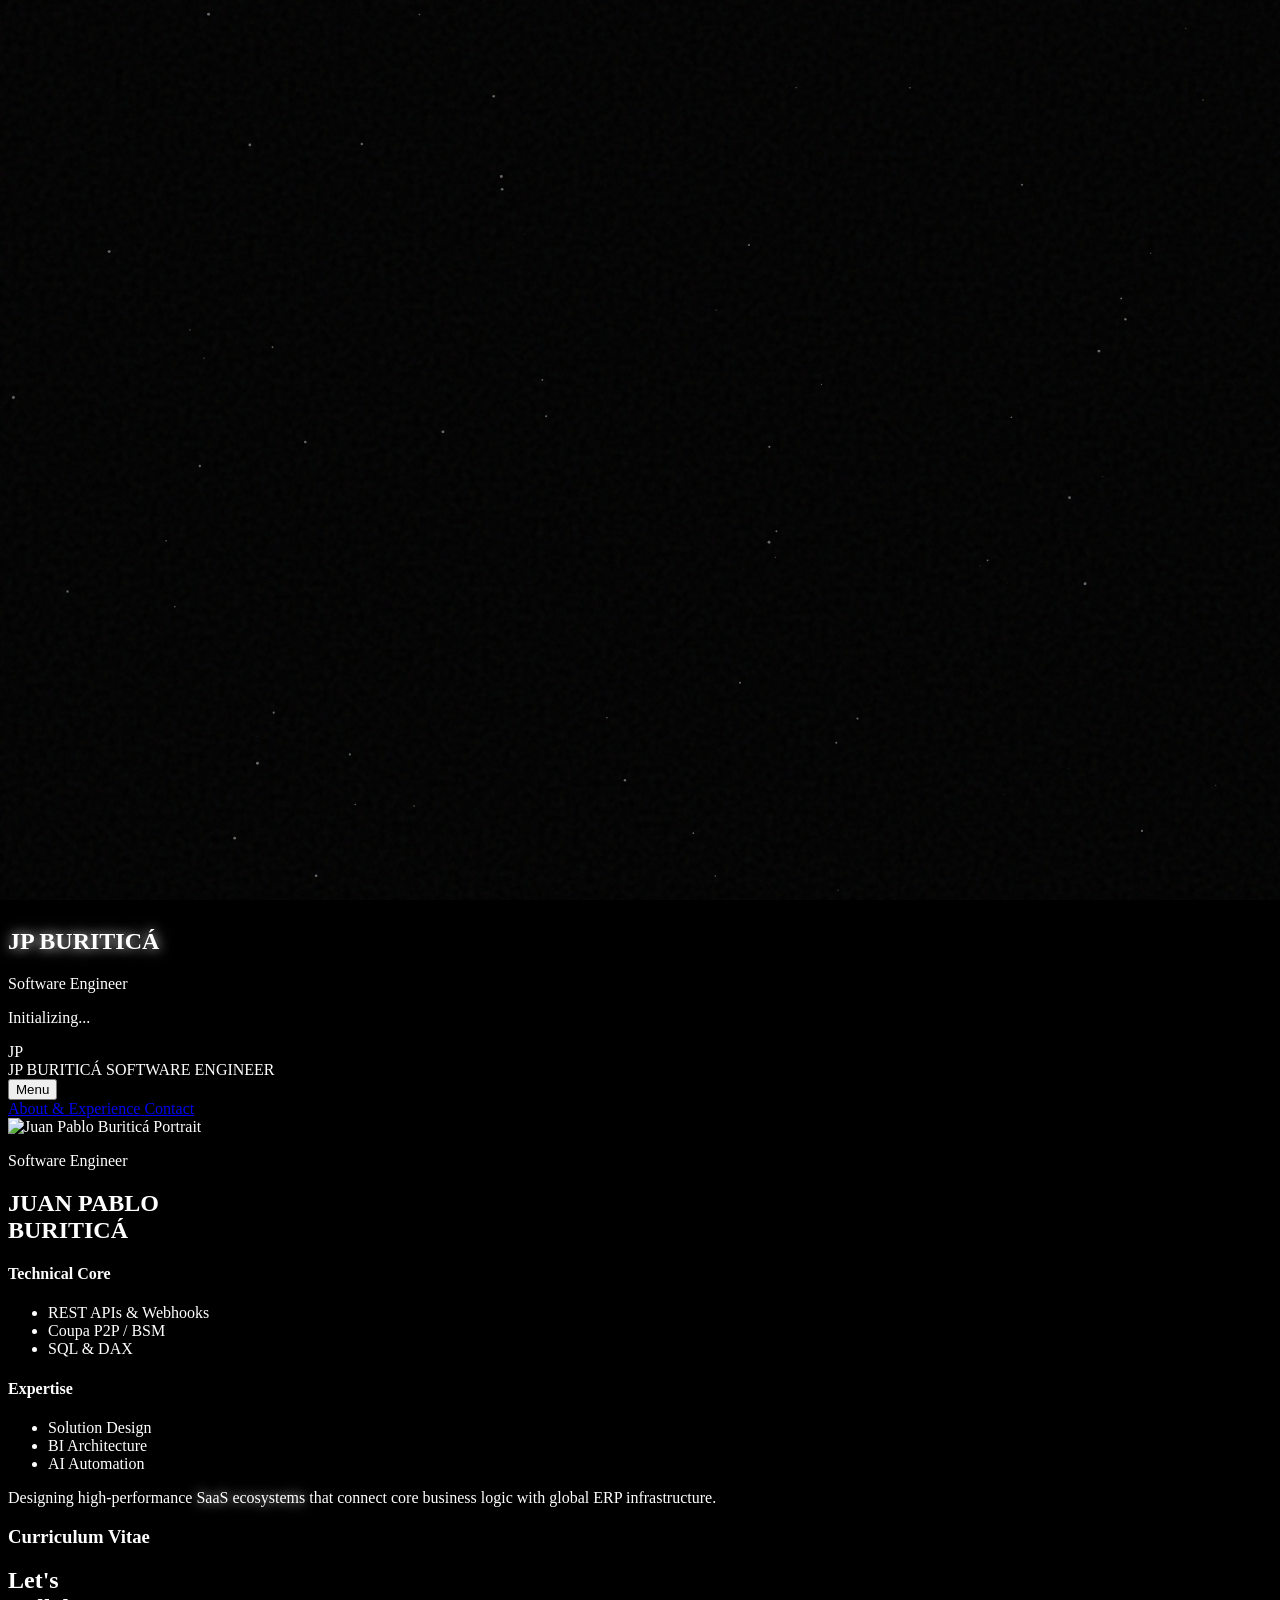
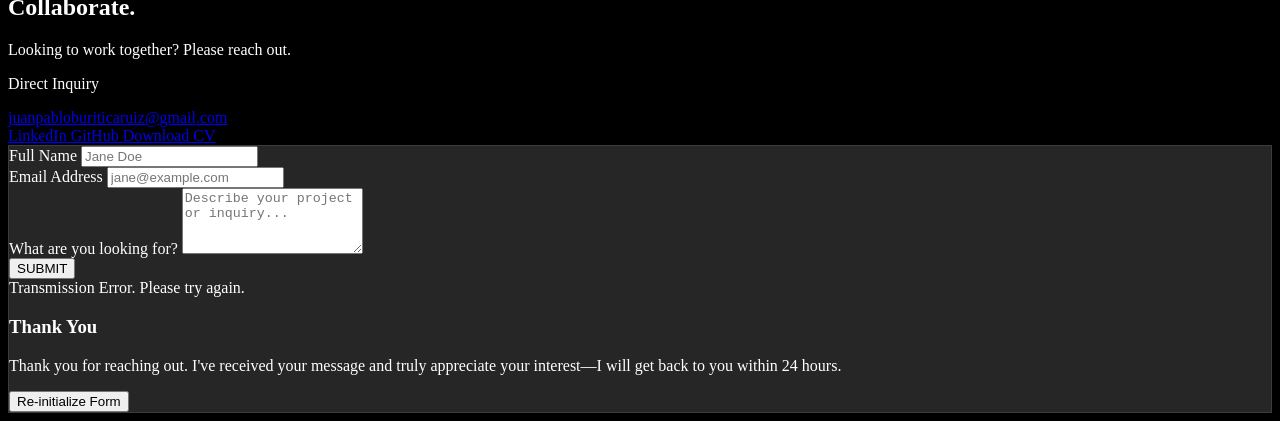
==== index.html @ 5b7169a1 "Add files via upload" ====
<!DOCTYPE html>
<html lang="en" class="scroll-smooth">
<head>
    <meta charset="UTF-8" />
    <meta name="viewport" content="width=device-width, initial-scale=1.0" />
    <title>JP | Software Engineer</title>
    <script src="https://cdn.tailwindcss.com"></script>
    <link href="https://fonts.googleapis.com/css2?family=Inter:wght@100;300;400;500;600;700;800&family=Playfair+Display:ital,wght@0,400;0,700;1,400&display=swap" rel="stylesheet">
    <script src="https://cdnjs.cloudflare.com/ajax/libs/three.js/r128/three.min.js"></script>
    <script src="https://cdn.jsdelivr.net/npm/three@0.128.0/examples/js/loaders/FontLoader.js"></script>
    <script src="https://cdn.jsdelivr.net/npm/three@0.128.0/examples/js/geometries/TextGeometry.js"></script>
    <script src="https://unpkg.com/lucide@latest"></script>

    <script>
        tailwind.config = {
            theme: {
                extend: {
                    fontFamily: {
                        sans: ['Inter', 'sans-serif'],
                        serif: ['Playfair Display', 'serif'],
                    },
                    colors: {
                        nexus: { black: '#000000', white: '#ffffff', gray: '#0a0a0a', accent: '#ffffff' }
                    },
                    animation: {
                        'slow-rotate': 'slow-rotate 12s linear infinite',
                        'ice-glint': 'ice-glint 8s cubic-bezier(0.4, 0, 0.2, 1) infinite',
                        'pulse-glow': 'pulse-glow 3s ease-in-out infinite',
                    },
                    keyframes: {
                        'slow-rotate': { 'from': { transform: 'rotate(45deg)' }, 'to': { transform: 'rotate(405deg)' } },
                        'ice-glint': { 
                            '0%': { transform: 'translateX(-150%) translateY(-150%) rotate(45deg)', opacity: 0 }, 
                            '10%': { opacity: 0 }, 
                            '25%': { opacity: 0.6 }, 
                            '40%': { transform: 'translateX(150%) translateY(150%) rotate(45deg)', opacity: 0 },
                            '100%': { transform: 'translateX(150%) translateY(150%) rotate(45deg)', opacity: 0 } 
                        },
                        'pulse-glow': { '0%, 100%': { opacity: 0.2, transform: 'scale(1)' }, '50%': { opacity: 0.5, transform: 'scale(1.05)' } }
                    }
                }
            }
        }
    </script>
    <style>
        body { background-color: #000; color: #fff; overflow-x: hidden; }
        .text-glow-white { text-shadow: 0 0 12px rgba(255, 255, 255, 0.8), 0 0 20px rgba(255, 255, 255, 0.3); }
        .crystal-light { background: rgba(255, 255, 255, 0.15); backdrop-filter: blur(40px); border: 1px solid rgba(255, 255, 255, 0.1); }
        .noise-overlay { position: fixed; top: 0; left: 0; width: 100%; height: 100%; pointer-events: none; z-index: 100; opacity: 0.05; background-image: url("data:image/svg+xml,%3Csvg viewBox='0 0 200 200' xmlns='http://www.w3.org/2000/svg'%3E%3Cfilter id='noiseFilter'%3E%3CfeTurbulence type='fractalNoise' baseFrequency='0.65' numOctaves='3' stitchTiles='stitch'/%3E%3C/filter%3E%3Crect width='100%25' height='100%25' filter='url(%23noiseFilter)'/%3E%3C/svg%3E"); }
        canvas { display: block; }
        .hide-scrollbar::-webkit-scrollbar { display: none; }
        .hide-scrollbar { -ms-overflow-style: none; scrollbar-width: none; }
        
        #main-header {
            transition: all 0.5s cubic-bezier(0.4, 0, 0.2, 1);
            backdrop-filter: blur(40px) saturate(200%) brightness(1.1);
        }
        #dropdown-menu {
            transition: all 0.6s cubic-bezier(0.4, 0, 0.2, 1);
            backdrop-filter: blur(50px) saturate(220%) brightness(1.1);
        }
        .menu-link { transition: all 0.3s ease; }

        /* Form animation */
        @keyframes fadeInScale {
            from { opacity: 0; transform: scale(0.95); }
            to { opacity: 1; transform: scale(1); }
        }
        .animate-success { animation: fadeInScale 0.6s cubic-bezier(0.16, 1, 0.3, 1) forwards; }
    </style>
<script type="importmap">
{
  "imports": {
    "react": "https://esm.sh/react@^19.2.3",
    "lucide-react": "https://esm.sh/lucide-react@^0.562.0",
    "react/": "https://esm.sh/react@^19.2.3/",
    "vite": "https://esm.sh/vite@^7.3.1",
    "@vitejs/plugin-react": "https://esm.sh/@vitejs/plugin-react@^5.1.2"
  }
}
</script>
<link rel="stylesheet" href="/index.css">
</head>
<body class="selection:bg-white selection:text-black">
    <div class="noise-overlay"></div>

    <!-- Intro Overlay -->
    <div id="intro-overlay" class="fixed inset-0 bg-black z-[2000] flex flex-col items-center justify-center cursor-pointer transition-all duration-[1.2s] ease-[cubic-bezier(0.85,0,0.15,1)]">
        <canvas id="particle-canvas" class="absolute inset-0 pointer-events-none"></canvas>
        <div class="relative z-10 flex flex-col items-center text-center group select-none">
            <div class="relative w-[240px] h-[240px] mb-16 flex items-center justify-center">
                <div class="absolute inset-0 rotate-45 bg-white/[0.05] backdrop-blur-[120px] animate-slow-rotate border border-white/40 shadow-[0_0_100px_rgba(255,255,255,0.1)]"></div>
                <div id="three-logo-container" class="relative z-10 w-full h-full"></div>
            </div>
            <div class="space-y-4">
                <h2 class="text-sm tracking-[1.4em] font-bold uppercase text-white ml-[1.4em] text-glow-white">JP BURITICÁ</h2>
                <p class="text-[10px] tracking-[0.8em] font-light text-white uppercase ml-[0.8em] opacity-70">Software Engineer</p>
                <div class="pt-12">
                   <p id="initialize-text" class="text-[11px] tracking-[0.5em] font-bold uppercase text-white/40">Initializing...</p>
                </div>
            </div>
        </div>
    </div>

    <!-- Header -->
    <header id="main-header" class="fixed top-8 left-1/2 -translate-x-1/2 w-[calc(100%-40px)] lg:w-[calc(100%-160px)] max-w-7xl z-[1000] flex justify-between items-center px-8 lg:px-12 rounded-[2.5rem] h-24 hidden">
        <div class="flex items-center gap-6 group cursor-pointer" onclick="window.scrollTo({top: 0, behavior: 'smooth'})">
            <div class="relative w-12 h-12 flex items-center justify-center">
                <div id="logo-box" class="absolute inset-0 rotate-45 rounded-xl border-2 transition-all duration-500 animate-slow-rotate"></div>
                <span id="logo-initials" class="header-text relative z-10 text-[13px] font-black tracking-tighter transition-colors duration-500">JP</span>
            </div>
            <div class="flex flex-col">
                <span class="header-text text-[15px] font-black tracking-[0.4em] uppercase transition-colors duration-500 leading-none">JP BURITICÁ</span>
                <span class="header-text text-[9px] tracking-[0.3em] uppercase font-bold mt-2 transition-colors duration-500 opacity-60">SOFTWARE ENGINEER</span>
            </div>
        </div>

        <button id="menu-toggle" class="flex items-center gap-4 px-10 py-4 rounded-2xl border-2 transition-all duration-500 font-black group">
            <span class="text-[11px] uppercase tracking-[0.4em]">Menu</span>
            <i data-lucide="menu" class="w-5 h-5 transition-transform group-hover:rotate-12"></i>
        </button>

        <!-- Menu Dropdown -->
        <div id="dropdown-menu" class="absolute top-full right-0 mt-8 w-80 border-2 rounded-[2.5rem] overflow-hidden opacity-0 scale-95 pointer-events-none origin-top-right shadow-2xl">
            <div class="p-8 space-y-2">
                <a href="#about" class="menu-link group flex items-center justify-between px-6 py-6 rounded-2xl transition-all text-[12px] font-black tracking-[0.2em] uppercase">
                    <span class="group-hover:translate-x-3 transition-all">About & Experience</span>
                    <i data-lucide="chevron-right" class="w-4 h-4 opacity-0 group-hover:opacity-100 transition-all"></i>
                </a>
                <a href="#contact-section" class="menu-link group flex items-center justify-between px-6 py-6 rounded-2xl transition-all text-[12px] font-black tracking-[0.2em] uppercase">
                    <span class="group-hover:translate-x-3 transition-all">Contact</span>
                    <i data-lucide="chevron-right" class="w-4 h-4 opacity-0 group-hover:opacity-100 transition-all"></i>
                </a>
            </div>
        </div>
    </header>

    <main id="main-content" class="opacity-0 translate-y-10 transition-all duration-1000">
        <!-- Section: About -->
        <section id="about" class="pt-48 pb-24 px-6 bg-black text-white">
            <div class="container mx-auto max-w-6xl">
                <div class="grid lg:grid-cols-2 gap-24 items-start">
                    <div class="space-y-12">
                        <div class="relative aspect-[4/5] w-full bg-[#0a0a0a] overflow-hidden rounded-sm border border-white/10 group shadow-[0_40px_100px_rgba(0,0,0,0.8)]">
                            <img src="https://lh3.googleusercontent.com/d/1o2G0PF8h4YiGlKuTLpi59YhQy2DR4-Q4" class="w-full h-full object-cover grayscale brightness-75 transition-all duration-[2s] group-hover:grayscale-0 group-hover:scale-105" alt="Juan Pablo Buriticá Portrait">
                            <div class="absolute inset-0 bg-gradient-to-t from-black via-transparent to-transparent opacity-90"></div>
                            <div class="absolute bottom-16 left-12 text-white space-y-4">
                                <div class="flex items-center gap-4">
                                    <div class="w-10 h-[1.5px] bg-white"></div>
                                    <p class="text-[10px] tracking-[0.5em] uppercase font-black">Software Engineer</p>
                                </div>
                                <h1 class="text-5xl sm:text-6xl tracking-tighter uppercase leading-[0.85]">
                                    <span class="font-light">JUAN PABLO</span><br><span class="font-black">BURITICÁ</span>
                                </h1>
                            </div>
                        </div>

                        <!-- Refined Skills Grid -->
                        <div class="grid grid-cols-2 gap-x-8 gap-y-12 pt-12 border-t border-white/20 relative">
                            <div class="absolute -top-[1px] left-0 w-12 h-[2px] bg-white"></div>
                            <div class="space-y-6">
                                <h4 class="text-[9px] uppercase tracking-[0.4em] font-black text-white">Technical Core</h4>
                                <ul class="space-y-4">
                                    <li class="text-[11px] font-light text-white tracking-wider flex items-center gap-2.5">REST APIs & Webhooks</li>
                                    <li class="text-[11px] font-light text-white tracking-wider flex items-center gap-2.5">Coupa P2P / BSM</li>
                                    <li class="text-[11px] font-light text-white tracking-wider flex items-center gap-2.5">SQL & DAX</li>
                                </ul>
                            </div>
                            <div class="space-y-6">
                                <h4 class="text-[9px] uppercase tracking-[0.4em] font-black text-white">Expertise</h4>
                                <ul class="space-y-4">
                                    <li class="text-[11px] font-light text-white tracking-wider flex items-center gap-2.5">Solution Design</li>
                                    <li class="text-[11px] font-light text-white tracking-wider flex items-center gap-2.5">BI Architecture</li>
                                    <li class="text-[11px] font-light text-white tracking-wider flex items-center gap-2.5">AI Automation</li>
                                </ul>
                            </div>
                        </div>
                    </div>

                    <div class="space-y-24 pt-12">
                        <div class="pl-10 relative">
                            <div class="absolute left-0 top-1.5 w-[1px] h-full bg-white/20"></div>
                            <p class="text-3xl font-extralight text-white/90 leading-tight tracking-tight">
                                Designing high-performance <span class="text-white font-bold text-glow-white">SaaS ecosystems</span> that connect core business logic with global ERP infrastructure.
                            </p>
                        </div>

                        <div class="space-y-12">
                            <h3 id="curriculum-section" class="text-[10px] uppercase tracking-[0.5em] font-black text-white/40 border-b border-white/10 pb-4 scroll-mt-40">Curriculum Vitae</h3>
                            <div id="experience-list" class="space-y-12">
                                <!-- JS Populated -->
                            </div>
                        </div>
                    </div>
                </div>
            </div>
        </section>

        <!-- Section: Contact -->
        <section id="contact-section" class="py-32 px-6 bg-white text-black scroll-mt-32">
            <div class="container mx-auto max-w-6xl">
                <div class="grid lg:grid-cols-12 gap-24 items-stretch">
                    <div class="lg:col-span-5 flex flex-col justify-center space-y-16">
                        <div class="space-y-8">
                            <h2 class="text-7xl font-extralight tracking-tighter leading-[0.9]">Let's <br><span class="italic font-serif">Collaborate</span>.</h2>
                            <p class="text-xl font-light text-black/60">Looking to work together? Please reach out.</p>
                        </div>
                        <div class="pt-8 border-t border-black/5 space-y-12">
                            <div>
                                <p class="text-[10px] uppercase tracking-[0.4em] font-black opacity-30 mb-4">Direct Inquiry</p>
                                <a href="mailto:juanpabloburiticaruiz@gmail.com" class="text-2xl font-medium hover:underline break-words">juanpabloburiticaruiz@gmail.com</a>
                            </div>
                            
                            <div class="flex flex-wrap items-center gap-10">
                                <a href="https://www.linkedin.com/in/juanburitica/" target="_blank" rel="noopener noreferrer" class="group flex items-center gap-3 text-black/60 hover:text-black transition-all">
                                    <i data-lucide="linkedin" class="w-5 h-5 group-hover:scale-110 transition-transform"></i>
                                    <span class="text-[10px] uppercase tracking-[0.2em] font-black">LinkedIn</span>
                                </a>
                                <a href="https://github.com/JuanBuritica" target="_blank" rel="noopener noreferrer" class="group flex items-center gap-3 text-black/60 hover:text-black transition-all">
                                    <i data-lucide="github" class="w-5 h-5 group-hover:scale-110 transition-transform"></i>
                                    <span class="text-[10px] uppercase tracking-[0.2em] font-black">GitHub</span>
                                </a>
                                <a href="https://drive.google.com/uc?export=download&id=1FyQb3te1oW0zKGF9bepsnu33HBwDdRZS" target="_blank" rel="noopener noreferrer" class="group flex items-center gap-3 text-black/60 hover:text-black transition-all">
                                    <i data-lucide="file-down" class="w-5 h-5 group-hover:scale-110 transition-transform"></i>
                                    <span class="text-[10px] uppercase tracking-[0.2em] font-black">Download CV</span>
                                </a>
                            </div>
                        </div>
                    </div>
                    <div class="lg:col-span-7" id="form-container">
                        <div class="crystal-light p-12 rounded-[2.5rem] border border-black/5 shadow-2xl h-full flex flex-col justify-between overflow-hidden">
                            <!-- Form Wrapper -->
                            <div id="contact-form-wrapper" class="w-full h-full flex flex-col justify-between">
                                <form id="contact-form" class="grid gap-12">
                                    <!-- Web3Forms Access Key - Active -->
                                    <input type="hidden" name="access_key" value="79050d99-e386-4b36-9686-3fd1b16a1ccd">
                                    
                                    <div class="space-y-4">
                                        <label class="text-[10px] uppercase tracking-[0.4em] font-black text-black">Full Name</label>
                                        <input type="text" name="name" required class="w-full bg-transparent border-b-2 border-black/10 py-4 focus:outline-none focus:border-black transition-all text-black" placeholder="Jane Doe">
                                    </div>
                                    <div class="space-y-4">
                                        <label class="text-[10px] uppercase tracking-[0.4em] font-black text-black">Email Address</label>
                                        <input type="email" name="email" required class="w-full bg-transparent border-b-2 border-black/10 py-4 focus:outline-none focus:border-black transition-all text-black" placeholder="jane@example.com">
                                    </div>
                                    <div class="space-y-4">
                                        <label class="text-[10px] uppercase tracking-[0.4em] font-black text-black">What are you looking for?</label>
                                        <textarea name="message" rows="4" required class="w-full bg-transparent border-b-2 border-black/10 py-4 focus:outline-none focus:border-black transition-all text-black resize-none" placeholder="Describe your project or inquiry..."></textarea>
                                    </div>
                                    <div class="pt-8">
                                        <button type="submit" id="submit-btn" class="w-full bg-black text-white py-6 rounded-2xl uppercase tracking-[0.5em] font-black hover:scale-[1.02] transition-all flex items-center justify-between px-10">
                                            <span id="btn-text">SUBMIT</span>
                                            <i data-lucide="arrow-right" class="w-5 h-5"></i>
                                        </button>
                                    </div>
                                    <div id="form-error" class="hidden text-red-600 text-[10px] uppercase tracking-widest font-black text-center">Transmission Error. Please try again.</div>
                                </form>
                            </div>

                            <!-- Success Message Wrapper (Hidden by default) -->
                            <div id="success-message-wrapper" class="hidden w-full h-full flex flex-col items-center justify-center text-center space-y-10 animate-success">
                                <div class="w-24 h-24 rounded-full bg-black flex items-center justify-center shadow-xl">
                                    <i data-lucide="check-circle" class="w-12 h-12 text-white"></i>
                                </div>
                                <div class="space-y-4">
                                    <h3 class="text-3xl font-black uppercase tracking-tight">Thank You</h3>
                                    <p class="text-black/60 font-light max-w-xs mx-auto">Thank you for reaching out. I've received your message and truly appreciate your interest—I will get back to you within 24 hours.</p>
                                </div>
                                <button id="reset-form-btn" class="text-[10px] uppercase tracking-[0.4em] font-black border-b-2 border-black/20 pb-1 hover:border-black transition-all">Re-initialize Form</button>
                            </div>
                        </div>
                    </div>
                </div>
            </div>
        </section>
    </main>

    <script>
        const EXPERIENCE = [
            { firm: 'Coupa Software', role: 'Associate Technical Architect', period: 'May 2025 — Present', desc: 'Leading technical design of enterprise integration projects between Coupa’s P2P suite and external ERP systems via REST APIs and sFTP.' },
            { firm: 'Coupa Software', role: 'Technical Support Engineer', period: 'Oct 2023 — June 2025', desc: 'Diagnosing complex technical issues within procurement and analytics platforms, serving as an escalation point for high-impact cases.' },
            { firm: 'Sutherland Global Services', role: 'Senior Associate / Lead – CX & BI Reporting', period: 'Dec 2020 — Oct 2023', desc: 'Led 15+ analytics and BI reporting projects across LATAM, designing and automating Power BI dashboards from Excel workflows.' },
            { firm: 'Teleperformance', role: 'Associate – Customer Experience', period: 'April 2019 — Oct 2020', desc: 'Delivered high-quality customer support while meeting strict performance and confidentiality standards.' }
        ];

        const initParticles = () => {
            const canvas = document.getElementById('particle-canvas');
            const ctx = canvas.getContext('2d');
            let w = canvas.width = window.innerWidth;
            let h = canvas.height = window.innerHeight;
            const particles = [];
            for(let i=0; i<80; i++) particles.push({ x: Math.random()*w, y: Math.random()*h, vx: (Math.random()-0.5)*0.5, vy: (Math.random()-0.5)*0.5, size: Math.random()*1.5 });

            function draw() {
                ctx.clearRect(0,0,w,h);
                ctx.fillStyle = 'rgba(255,255,255,0.4)';
                particles.forEach(p => {
                    p.x += p.vx; p.y += p.vy;
                    if(p.x<0 || p.x>w) p.vx*=-1;
                    if(p.y<0 || p.y>h) p.vy*=-1;
                    ctx.beginPath(); ctx.arc(p.x, p.y, p.size, 0, Math.PI*2); ctx.fill();
                });
                requestAnimationFrame(draw);
            }
            draw();
            window.addEventListener('resize', () => { w = canvas.width = window.innerWidth; h = canvas.height = window.innerHeight; });
        };

        const init3D = () => {
            const container = document.getElementById('three-logo-container');
            const scene = new THREE.Scene();
            const camera = new THREE.PerspectiveCamera(75, 1, 0.1, 100);
            camera.position.z = 2.4;
            const renderer = new THREE.WebGLRenderer({ antialias: true, alpha: true });
            renderer.setSize(240, 240);
            container.appendChild(renderer.domElement);
            scene.add(new THREE.AmbientLight(0xffffff, 0.8));
            const pointLight = new THREE.PointLight(0xffffff, 2.5);
            pointLight.position.set(5, 5, 5);
            scene.add(pointLight);

            const loader = new THREE.FontLoader();
            loader.load('https://cdn.jsdelivr.net/npm/three@0.128.0/examples/fonts/helvetiker_bold.typeface.json', (font) => {
                const geometry = new THREE.TextGeometry('JP', { 
                  font, 
                  size: 1.1, 
                  height: 0.18, 
                  bevelEnabled: true, 
                  bevelThickness: 0.05, 
                  bevelSize: 0.04,
                  bevelSegments: 8 
                });
                geometry.center();
                const material = new THREE.MeshStandardMaterial({ 
                  color: 0xffffff, 
                  wireframe: true, 
                  emissive: 0xffffff, 
                  emissiveIntensity: 1.5,
                  transparent: true,
                  opacity: 0.8
                });
                const mesh = new THREE.Mesh(geometry, material);
                scene.add(mesh);

                document.getElementById('initialize-text').innerText = 'Enter Experience';
                document.getElementById('initialize-text').classList.replace('text-white/40', 'text-white');
                
                const animate = () => {
                    requestAnimationFrame(animate);
                    const time = Date.now() * 0.001;
                    
                    // Rotation
                    mesh.rotation.y += 0.015;
                    mesh.rotation.x = Math.sin(time) * 0.15;
                    mesh.rotation.z = Math.cos(time * 0.5) * 0.05;
                    
                    // Pulsing Glow
                    material.emissiveIntensity = 1.2 + Math.sin(time * 2.5) * 0.8;
                    
                    renderer.render(scene, camera);
                };
                animate();
            });
        };

        const updateUITheme = () => {
            const header = document.getElementById('main-header');
            const logoBox = document.getElementById('logo-box');
            const logoInitials = document.getElementById('logo-initials');
            const menuBtn = document.getElementById('menu-toggle');
            const dropdownMenu = document.getElementById('dropdown-menu');
            const contact = document.getElementById('contact-section');
            if (!contact) return;
            const rect = contact.getBoundingClientRect();
            
            const isOverWhite = rect.top <= 120;
            
            if (isOverWhite) {
                // DARK THEME (Contrast against white section)
                header.style.background = 'rgba(0, 0, 0, 0.9)';
                header.style.borderColor = 'rgba(255, 255, 255, 0.15)';
                header.style.boxShadow = '0 30px 60px rgba(0,0,0,0.4), inset 0 0 20px rgba(255,255,255,0.05)';
                header.querySelectorAll('.header-text').forEach(el => el.style.color = '#fff');
                logoBox.style.backgroundColor = 'rgba(255, 255, 255, 0.1)';
                logoBox.style.borderColor = 'rgba(255, 255, 255, 0.4)';
                logoInitials.style.color = '#fff';
                menuBtn.style.backgroundColor = 'rgba(255, 255, 255, 0.1)';
                menuBtn.style.color = '#fff';
                menuBtn.style.borderColor = 'rgba(255, 255, 255, 0.2)';

                // Dropdown Sync
                dropdownMenu.style.backgroundColor = 'rgba(0, 0, 0, 0.95)';
                dropdownMenu.style.borderColor = 'rgba(255, 255, 255, 0.1)';
                dropdownMenu.querySelectorAll('.menu-link').forEach(link => {
                    link.style.color = '#fff';
                    link.onmouseenter = () => link.style.backgroundColor = 'rgba(255, 255, 255, 0.08)';
                    link.onmouseleave = () => link.style.backgroundColor = 'transparent';
                });
            } else {
                // LIGHT THEME (Contrast against black section)
                header.style.background = 'rgba(255, 255, 255, 0.75)';
                header.style.borderColor = 'rgba(255, 255, 255, 0.4)';
                header.style.boxShadow = '0 20px 50px rgba(0,0,0,0.3), inset 0 0 20px rgba(255,255,255,0.4)';
                header.querySelectorAll('.header-text').forEach(el => el.style.color = '#000');
                logoBox.style.backgroundColor = 'rgba(0, 0, 0, 0.08)';
                logoBox.style.borderColor = 'rgba(0, 0, 0, 0.5)';
                logoInitials.style.color = '#000';
                menuBtn.style.backgroundColor = 'rgba(0, 0, 0, 0.05)';
                menuBtn.style.color = '#000';
                menuBtn.style.borderColor = 'rgba(0, 0, 0, 0.35)';

                // Dropdown Sync
                dropdownMenu.style.backgroundColor = 'rgba(255, 255, 255, 0.95)';
                dropdownMenu.style.borderColor = 'rgba(0, 0, 0, 0.08)';
                dropdownMenu.querySelectorAll('.menu-link').forEach(link => {
                    link.style.color = '#000';
                    link.onmouseenter = () => link.style.backgroundColor = 'rgba(0, 0, 0, 0.05)';
                    link.onmouseleave = () => link.style.backgroundColor = 'transparent';
                });
            }
        };

        const initUI = () => {
            lucide.createIcons();
            const list = document.getElementById('experience-list');
            EXPERIENCE.forEach(exp => {
                list.innerHTML += `
                    <div class="relative pl-10 group cursor-default">
                        <div class="absolute left-0 top-1 w-[1px] h-full bg-white/10 group-hover:bg-white transition-all"></div>
                        <div class="space-y-2">
                            <div class="flex justify-between items-start">
                                <div>
                                    <h4 class="text-2xl font-light">${exp.firm}</h4>
                                    <p class="text-xs font-bold uppercase tracking-widest text-white/60">${exp.role}</p>
                                </div>
                                <span class="text-[10px] font-black opacity-30">${exp.period}</span>
                            </div>
                            <p class="text-[11px] font-light text-white/40 leading-relaxed max-w-sm group-hover:text-white/70 transition-colors">${exp.desc}</p>
                        </div>
                    </div>`;
            });

            const menuBtn = document.getElementById('menu-toggle');
            const dropdown = document.getElementById('dropdown-menu');
            
            const closeMenu = () => {
                dropdown.classList.remove('opacity-100', 'scale-100', 'pointer-events-auto');
                dropdown.classList.add('opacity-0', 'scale-95', 'pointer-events-none');
            };

            const openMenu = () => {
                dropdown.classList.add('opacity-100', 'scale-100', 'pointer-events-auto');
                dropdown.classList.remove('opacity-0', 'scale-95', 'pointer-events-none');
            };

            menuBtn.addEventListener('click', (e) => {
                e.stopPropagation();
                const isOpen = dropdown.classList.contains('opacity-100');
                if (isOpen) closeMenu(); else openMenu();
            });

            document.querySelectorAll('.menu-link').forEach(link => {
                link.addEventListener('click', (e) => {
                    const targetId = link.getAttribute('href').substring(1);
                    const targetElement = document.getElementById(targetId);
                    if (targetElement) {
                        e.preventDefault();
                        closeMenu();
                        targetElement.scrollIntoView({ behavior: 'smooth' });
                    }
                });
            });

            document.addEventListener('click', closeMenu);

            document.getElementById('intro-overlay').addEventListener('click', () => {
                document.getElementById('intro-overlay').classList.add('-translate-y-full');
                document.getElementById('main-header').classList.remove('hidden');
                document.getElementById('main-content').classList.remove('opacity-0', 'translate-y-10');
                setTimeout(() => document.getElementById('intro-overlay').remove(), 1200);
            });

            // Form Handling
            const form = document.getElementById('contact-form');
            const submitBtn = document.getElementById('submit-btn');
            const btnText = document.getElementById('btn-text');
            const errorMsg = document.getElementById('form-error');
            const formWrapper = document.getElementById('contact-form-wrapper');
            const successWrapper = document.getElementById('success-message-wrapper');
            const resetBtn = document.getElementById('reset-form-btn');

            form.addEventListener('submit', async (e) => {
                e.preventDefault();
                
                // UI Loading state
                submitBtn.disabled = true;
                submitBtn.style.opacity = '0.5';
                btnText.innerText = 'SENT'; // Updated as per request
                errorMsg.classList.add('hidden');

                const formData = new FormData(form);
                const object = Object.fromEntries(formData);
                const json = JSON.stringify(object);

                try {
                    const response = await fetch('https://api.web3forms.com/submit', {
                        method: 'POST',
                        headers: {
                            'Content-Type': 'application/json',
                            'Accept': 'application/json'
                        },
                        body: json
                    });

                    if (response.status === 200) {
                        // Success UI Toggle (No Page Reload)
                        formWrapper.classList.add('hidden');
                        successWrapper.classList.remove('hidden');
                        lucide.createIcons();
                    } else {
                        throw new Error('Submission failed');
                    }
                } catch (error) {
                    console.error(error);
                    errorMsg.classList.remove('hidden');
                    submitBtn.disabled = false;
                    submitBtn.style.opacity = '1';
                    btnText.innerText = 'SUBMIT';
                }
            });

            // Reset form visibility logic
            resetBtn.addEventListener('click', () => {
                form.reset();
                submitBtn.disabled = false;
                submitBtn.style.opacity = '1';
                btnText.innerText = 'SUBMIT';
                successWrapper.classList.add('hidden');
                formWrapper.classList.remove('hidden');
            });

            window.addEventListener('scroll', updateUITheme);
            updateUITheme(); // Initial call
        };

        window.addEventListener('DOMContentLoaded', () => {
            initParticles();
            init3D();
            initUI();
        });
    </script>
<script type="module" src="/index.tsx"></script>
</body>
</html>
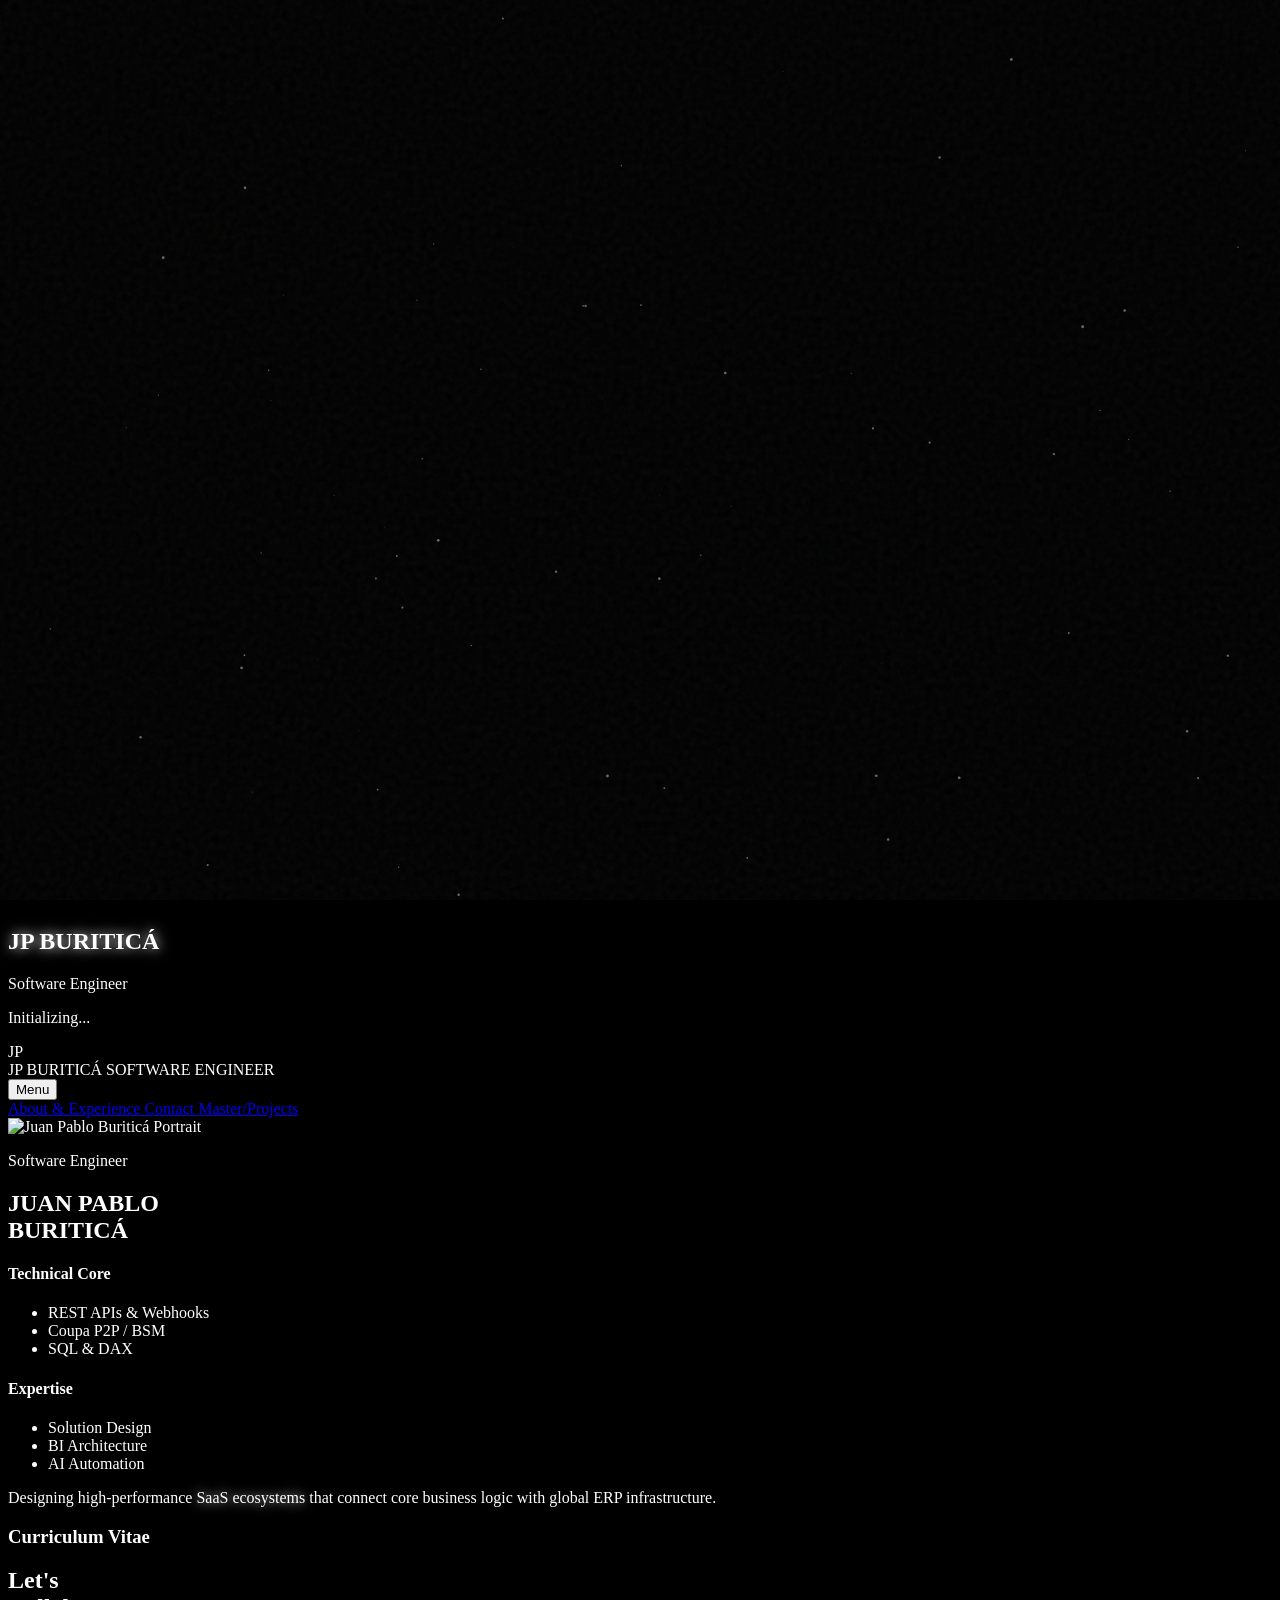
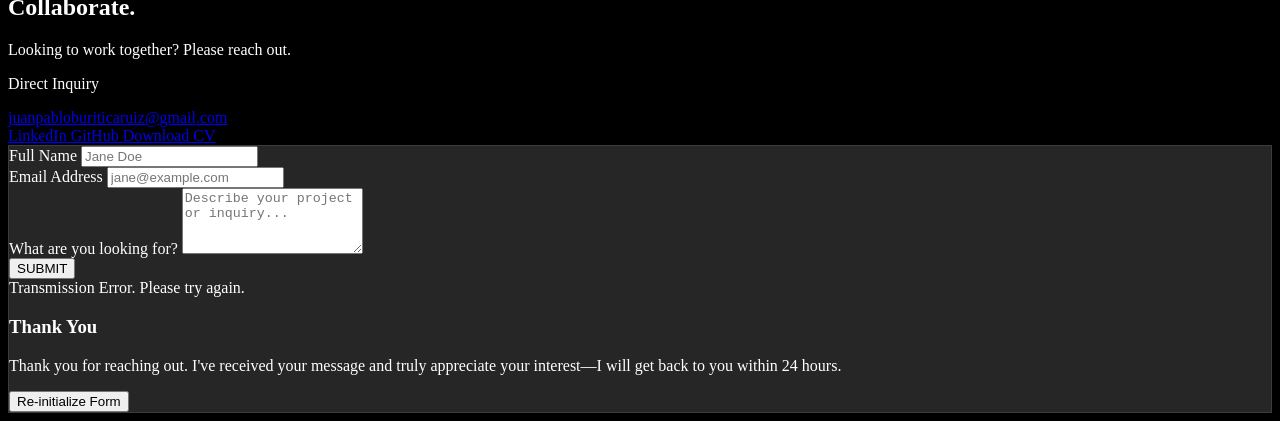
==== commit 2ae16036: "Add files via upload" ====
--- a/index.html
+++ b/index.html
@@ -1,11 +1,14 @@
 <!DOCTYPE html>
 <html lang="en" class="scroll-smooth">
+
 <head>
     <meta charset="UTF-8" />
     <meta name="viewport" content="width=device-width, initial-scale=1.0" />
     <title>JP | Software Engineer</title>
     <script src="https://cdn.tailwindcss.com"></script>
-    <link href="https://fonts.googleapis.com/css2?family=Inter:wght@100;300;400;500;600;700;800&family=Playfair+Display:ital,wght@0,400;0,700;1,400&display=swap" rel="stylesheet">
+    <link
+        href="https://fonts.googleapis.com/css2?family=Inter:wght@100;300;400;500;600;700;800&family=Playfair+Display:ital,wght@0,400;0,700;1,400&display=swap"
+        rel="stylesheet">
     <script src="https://cdnjs.cloudflare.com/ajax/libs/three.js/r128/three.min.js"></script>
     <script src="https://cdn.jsdelivr.net/npm/three@0.128.0/examples/js/loaders/FontLoader.js"></script>
     <script src="https://cdn.jsdelivr.net/npm/three@0.128.0/examples/js/geometries/TextGeometry.js"></script>
@@ -29,12 +32,12 @@
                     },
                     keyframes: {
                         'slow-rotate': { 'from': { transform: 'rotate(45deg)' }, 'to': { transform: 'rotate(405deg)' } },
-                        'ice-glint': { 
-                            '0%': { transform: 'translateX(-150%) translateY(-150%) rotate(45deg)', opacity: 0 }, 
-                            '10%': { opacity: 0 }, 
-                            '25%': { opacity: 0.6 }, 
+                        'ice-glint': {
+                            '0%': { transform: 'translateX(-150%) translateY(-150%) rotate(45deg)', opacity: 0 },
+                            '10%': { opacity: 0 },
+                            '25%': { opacity: 0.6 },
                             '40%': { transform: 'translateX(150%) translateY(150%) rotate(45deg)', opacity: 0 },
-                            '100%': { transform: 'translateX(150%) translateY(150%) rotate(45deg)', opacity: 0 } 
+                            '100%': { transform: 'translateX(150%) translateY(150%) rotate(45deg)', opacity: 0 }
                         },
                         'pulse-glow': { '0%, 100%': { opacity: 0.2, transform: 'scale(1)' }, '50%': { opacity: 0.5, transform: 'scale(1.05)' } }
                     }
@@ -43,32 +46,79 @@
         }
     </script>
     <style>
-        body { background-color: #000; color: #fff; overflow-x: hidden; }
-        .text-glow-white { text-shadow: 0 0 12px rgba(255, 255, 255, 0.8), 0 0 20px rgba(255, 255, 255, 0.3); }
-        .crystal-light { background: rgba(255, 255, 255, 0.15); backdrop-filter: blur(40px); border: 1px solid rgba(255, 255, 255, 0.1); }
-        .noise-overlay { position: fixed; top: 0; left: 0; width: 100%; height: 100%; pointer-events: none; z-index: 100; opacity: 0.05; background-image: url("data:image/svg+xml,%3Csvg viewBox='0 0 200 200' xmlns='http://www.w3.org/2000/svg'%3E%3Cfilter id='noiseFilter'%3E%3CfeTurbulence type='fractalNoise' baseFrequency='0.65' numOctaves='3' stitchTiles='stitch'/%3E%3C/filter%3E%3Crect width='100%25' height='100%25' filter='url(%23noiseFilter)'/%3E%3C/svg%3E"); }
-        canvas { display: block; }
-        .hide-scrollbar::-webkit-scrollbar { display: none; }
-        .hide-scrollbar { -ms-overflow-style: none; scrollbar-width: none; }
-        
+        body {
+            background-color: #000;
+            color: #fff;
+            overflow-x: hidden;
+        }
+
+        .text-glow-white {
+            text-shadow: 0 0 12px rgba(255, 255, 255, 0.8), 0 0 20px rgba(255, 255, 255, 0.3);
+        }
+
+        .crystal-light {
+            background: rgba(255, 255, 255, 0.15);
+            backdrop-filter: blur(40px);
+            border: 1px solid rgba(255, 255, 255, 0.1);
+        }
+
+        .noise-overlay {
+            position: fixed;
+            top: 0;
+            left: 0;
+            width: 100%;
+            height: 100%;
+            pointer-events: none;
+            z-index: 100;
+            opacity: 0.05;
+            background-image: url("data:image/svg+xml,%3Csvg viewBox='0 0 200 200' xmlns='http://www.w3.org/2000/svg'%3E%3Cfilter id='noiseFilter'%3E%3CfeTurbulence type='fractalNoise' baseFrequency='0.65' numOctaves='3' stitchTiles='stitch'/%3E%3C/filter%3E%3Crect width='100%25' height='100%25' filter='url(%23noiseFilter)'/%3E%3C/svg%3E");
+        }
+
+        canvas {
+            display: block;
+        }
+
+        .hide-scrollbar::-webkit-scrollbar {
+            display: none;
+        }
+
+        .hide-scrollbar {
+            -ms-overflow-style: none;
+            scrollbar-width: none;
+        }
+
         #main-header {
             transition: all 0.5s cubic-bezier(0.4, 0, 0.2, 1);
             backdrop-filter: blur(40px) saturate(200%) brightness(1.1);
         }
+
         #dropdown-menu {
             transition: all 0.6s cubic-bezier(0.4, 0, 0.2, 1);
             backdrop-filter: blur(50px) saturate(220%) brightness(1.1);
         }
-        .menu-link { transition: all 0.3s ease; }
+
+        .menu-link {
+            transition: all 0.3s ease;
+        }
 
         /* Form animation */
         @keyframes fadeInScale {
-            from { opacity: 0; transform: scale(0.95); }
-            to { opacity: 1; transform: scale(1); }
-        }
-        .animate-success { animation: fadeInScale 0.6s cubic-bezier(0.16, 1, 0.3, 1) forwards; }
+            from {
+                opacity: 0;
+                transform: scale(0.95);
+            }
+
+            to {
+                opacity: 1;
+                transform: scale(1);
+            }
+        }
+
+        .animate-success {
+            animation: fadeInScale 0.6s cubic-bezier(0.16, 1, 0.3, 1) forwards;
+        }
     </style>
-<script type="importmap">
+    <script type="importmap">
 {
   "imports": {
     "react": "https://esm.sh/react@^19.2.3",
@@ -79,56 +129,81 @@
   }
 }
 </script>
-<link rel="stylesheet" href="/index.css">
+    <link rel="stylesheet" href="/index.css">
 </head>
+
 <body class="selection:bg-white selection:text-black">
     <div class="noise-overlay"></div>
 
     <!-- Intro Overlay -->
-    <div id="intro-overlay" class="fixed inset-0 bg-black z-[2000] flex flex-col items-center justify-center cursor-pointer transition-all duration-[1.2s] ease-[cubic-bezier(0.85,0,0.15,1)]">
+    <div id="intro-overlay"
+        class="fixed inset-0 bg-black z-[2000] flex flex-col items-center justify-center cursor-pointer transition-all duration-[1.2s] ease-[cubic-bezier(0.85,0,0.15,1)]">
         <canvas id="particle-canvas" class="absolute inset-0 pointer-events-none"></canvas>
         <div class="relative z-10 flex flex-col items-center text-center group select-none">
             <div class="relative w-[240px] h-[240px] mb-16 flex items-center justify-center">
-                <div class="absolute inset-0 rotate-45 bg-white/[0.05] backdrop-blur-[120px] animate-slow-rotate border border-white/40 shadow-[0_0_100px_rgba(255,255,255,0.1)]"></div>
+                <div
+                    class="absolute inset-0 rotate-45 bg-white/[0.05] backdrop-blur-[120px] animate-slow-rotate border border-white/40 shadow-[0_0_100px_rgba(255,255,255,0.1)]">
+                </div>
                 <div id="three-logo-container" class="relative z-10 w-full h-full"></div>
             </div>
             <div class="space-y-4">
-                <h2 class="text-sm tracking-[1.4em] font-bold uppercase text-white ml-[1.4em] text-glow-white">JP BURITICÁ</h2>
-                <p class="text-[10px] tracking-[0.8em] font-light text-white uppercase ml-[0.8em] opacity-70">Software Engineer</p>
+                <h2 class="text-sm tracking-[1.4em] font-bold uppercase text-white ml-[1.4em] text-glow-white">JP
+                    BURITICÁ</h2>
+                <p class="text-[10px] tracking-[0.8em] font-light text-white uppercase ml-[0.8em] opacity-70">Software
+                    Engineer</p>
                 <div class="pt-12">
-                   <p id="initialize-text" class="text-[11px] tracking-[0.5em] font-bold uppercase text-white/40">Initializing...</p>
+                    <p id="initialize-text" class="text-[11px] tracking-[0.5em] font-bold uppercase text-white/40">
+                        Initializing...</p>
                 </div>
             </div>
         </div>
     </div>
 
     <!-- Header -->
-    <header id="main-header" class="fixed top-8 left-1/2 -translate-x-1/2 w-[calc(100%-40px)] lg:w-[calc(100%-160px)] max-w-7xl z-[1000] flex justify-between items-center px-8 lg:px-12 rounded-[2.5rem] h-24 hidden">
-        <div class="flex items-center gap-6 group cursor-pointer" onclick="window.scrollTo({top: 0, behavior: 'smooth'})">
+    <header id="main-header"
+        class="fixed top-8 left-1/2 -translate-x-1/2 w-[calc(100%-40px)] lg:w-[calc(100%-160px)] max-w-7xl z-[1000] flex justify-between items-center px-8 lg:px-12 rounded-[2.5rem] h-24 hidden">
+        <div class="flex items-center gap-6 group cursor-pointer"
+            onclick="window.scrollTo({top: 0, behavior: 'smooth'})">
             <div class="relative w-12 h-12 flex items-center justify-center">
-                <div id="logo-box" class="absolute inset-0 rotate-45 rounded-xl border-2 transition-all duration-500 animate-slow-rotate"></div>
-                <span id="logo-initials" class="header-text relative z-10 text-[13px] font-black tracking-tighter transition-colors duration-500">JP</span>
+                <div id="logo-box"
+                    class="absolute inset-0 rotate-45 rounded-xl border-2 transition-all duration-500 animate-slow-rotate">
+                </div>
+                <span id="logo-initials"
+                    class="header-text relative z-10 text-[13px] font-black tracking-tighter transition-colors duration-500">JP</span>
             </div>
             <div class="flex flex-col">
-                <span class="header-text text-[15px] font-black tracking-[0.4em] uppercase transition-colors duration-500 leading-none">JP BURITICÁ</span>
-                <span class="header-text text-[9px] tracking-[0.3em] uppercase font-bold mt-2 transition-colors duration-500 opacity-60">SOFTWARE ENGINEER</span>
+                <span
+                    class="header-text text-[15px] font-black tracking-[0.4em] uppercase transition-colors duration-500 leading-none">JP
+                    BURITICÁ</span>
+                <span
+                    class="header-text text-[9px] tracking-[0.3em] uppercase font-bold mt-2 transition-colors duration-500 opacity-60">SOFTWARE
+                    ENGINEER</span>
             </div>
         </div>
 
-        <button id="menu-toggle" class="flex items-center gap-4 px-10 py-4 rounded-2xl border-2 transition-all duration-500 font-black group">
+        <button id="menu-toggle"
+            class="flex items-center gap-4 px-10 py-4 rounded-2xl border-2 transition-all duration-500 font-black group">
             <span class="text-[11px] uppercase tracking-[0.4em]">Menu</span>
             <i data-lucide="menu" class="w-5 h-5 transition-transform group-hover:rotate-12"></i>
         </button>
 
         <!-- Menu Dropdown -->
-        <div id="dropdown-menu" class="absolute top-full right-0 mt-8 w-80 border-2 rounded-[2.5rem] overflow-hidden opacity-0 scale-95 pointer-events-none origin-top-right shadow-2xl">
+        <div id="dropdown-menu"
+            class="absolute top-full right-0 mt-8 w-80 border-2 rounded-[2.5rem] overflow-hidden opacity-0 scale-95 pointer-events-none origin-top-right shadow-2xl">
             <div class="p-8 space-y-2">
-                <a href="#about" class="menu-link group flex items-center justify-between px-6 py-6 rounded-2xl transition-all text-[12px] font-black tracking-[0.2em] uppercase">
+                <a href="#about"
+                    class="menu-link group flex items-center justify-between px-6 py-6 rounded-2xl transition-all text-[12px] font-black tracking-[0.2em] uppercase">
                     <span class="group-hover:translate-x-3 transition-all">About & Experience</span>
                     <i data-lucide="chevron-right" class="w-4 h-4 opacity-0 group-hover:opacity-100 transition-all"></i>
                 </a>
-                <a href="#contact-section" class="menu-link group flex items-center justify-between px-6 py-6 rounded-2xl transition-all text-[12px] font-black tracking-[0.2em] uppercase">
+                <a href="#contact-section"
+                    class="menu-link group flex items-center justify-between px-6 py-6 rounded-2xl transition-all text-[12px] font-black tracking-[0.2em] uppercase">
                     <span class="group-hover:translate-x-3 transition-all">Contact</span>
+                    <i data-lucide="chevron-right" class="w-4 h-4 opacity-0 group-hover:opacity-100 transition-all"></i>
+                </a>
+                <a href="master.html"
+                    class="menu-link group flex items-center justify-between px-6 py-6 rounded-2xl transition-all text-[12px] font-black tracking-[0.2em] uppercase">
+                    <span class="group-hover:translate-x-3 transition-all">Master/Projects</span>
                     <i data-lucide="chevron-right" class="w-4 h-4 opacity-0 group-hover:opacity-100 transition-all"></i>
                 </a>
             </div>
@@ -141,16 +216,22 @@
             <div class="container mx-auto max-w-6xl">
                 <div class="grid lg:grid-cols-2 gap-24 items-start">
                     <div class="space-y-12">
-                        <div class="relative aspect-[4/5] w-full bg-[#0a0a0a] overflow-hidden rounded-sm border border-white/10 group shadow-[0_40px_100px_rgba(0,0,0,0.8)]">
-                            <img src="https://lh3.googleusercontent.com/d/1o2G0PF8h4YiGlKuTLpi59YhQy2DR4-Q4" class="w-full h-full object-cover grayscale brightness-75 transition-all duration-[2s] group-hover:grayscale-0 group-hover:scale-105" alt="Juan Pablo Buriticá Portrait">
-                            <div class="absolute inset-0 bg-gradient-to-t from-black via-transparent to-transparent opacity-90"></div>
+                        <div
+                            class="relative aspect-[4/5] w-full bg-[#0a0a0a] overflow-hidden rounded-sm border border-white/10 group shadow-[0_40px_100px_rgba(0,0,0,0.8)]">
+                            <img src="https://lh3.googleusercontent.com/d/1o2G0PF8h4YiGlKuTLpi59YhQy2DR4-Q4"
+                                class="w-full h-full object-cover grayscale brightness-75 transition-all duration-[2s] group-hover:grayscale-0 group-hover:scale-105"
+                                alt="Juan Pablo Buriticá Portrait">
+                            <div
+                                class="absolute inset-0 bg-gradient-to-t from-black via-transparent to-transparent opacity-90">
+                            </div>
                             <div class="absolute bottom-16 left-12 text-white space-y-4">
                                 <div class="flex items-center gap-4">
                                     <div class="w-10 h-[1.5px] bg-white"></div>
                                     <p class="text-[10px] tracking-[0.5em] uppercase font-black">Software Engineer</p>
                                 </div>
                                 <h1 class="text-5xl sm:text-6xl tracking-tighter uppercase leading-[0.85]">
-                                    <span class="font-light">JUAN PABLO</span><br><span class="font-black">BURITICÁ</span>
+                                    <span class="font-light">JUAN PABLO</span><br><span
+                                        class="font-black">BURITICÁ</span>
                                 </h1>
                             </div>
                         </div>
@@ -159,19 +240,32 @@
                         <div class="grid grid-cols-2 gap-x-8 gap-y-12 pt-12 border-t border-white/20 relative">
                             <div class="absolute -top-[1px] left-0 w-12 h-[2px] bg-white"></div>
                             <div class="space-y-6">
-                                <h4 class="text-[9px] uppercase tracking-[0.4em] font-black text-white">Technical Core</h4>
+                                <h4 class="text-[9px] uppercase tracking-[0.4em] font-black text-white">Technical Core
+                                </h4>
                                 <ul class="space-y-4">
-                                    <li class="text-[11px] font-light text-white tracking-wider flex items-center gap-2.5">REST APIs & Webhooks</li>
-                                    <li class="text-[11px] font-light text-white tracking-wider flex items-center gap-2.5">Coupa P2P / BSM</li>
-                                    <li class="text-[11px] font-light text-white tracking-wider flex items-center gap-2.5">SQL & DAX</li>
+                                    <li
+                                        class="text-[11px] font-light text-white tracking-wider flex items-center gap-2.5">
+                                        REST APIs & Webhooks</li>
+                                    <li
+                                        class="text-[11px] font-light text-white tracking-wider flex items-center gap-2.5">
+                                        Coupa P2P / BSM</li>
+                                    <li
+                                        class="text-[11px] font-light text-white tracking-wider flex items-center gap-2.5">
+                                        SQL & DAX</li>
                                 </ul>
                             </div>
                             <div class="space-y-6">
                                 <h4 class="text-[9px] uppercase tracking-[0.4em] font-black text-white">Expertise</h4>
                                 <ul class="space-y-4">
-                                    <li class="text-[11px] font-light text-white tracking-wider flex items-center gap-2.5">Solution Design</li>
-                                    <li class="text-[11px] font-light text-white tracking-wider flex items-center gap-2.5">BI Architecture</li>
-                                    <li class="text-[11px] font-light text-white tracking-wider flex items-center gap-2.5">AI Automation</li>
+                                    <li
+                                        class="text-[11px] font-light text-white tracking-wider flex items-center gap-2.5">
+                                        Solution Design</li>
+                                    <li
+                                        class="text-[11px] font-light text-white tracking-wider flex items-center gap-2.5">
+                                        BI Architecture</li>
+                                    <li
+                                        class="text-[11px] font-light text-white tracking-wider flex items-center gap-2.5">
+                                        AI Automation</li>
                                 </ul>
                             </div>
                         </div>
@@ -181,12 +275,15 @@
                         <div class="pl-10 relative">
                             <div class="absolute left-0 top-1.5 w-[1px] h-full bg-white/20"></div>
                             <p class="text-3xl font-extralight text-white/90 leading-tight tracking-tight">
-                                Designing high-performance <span class="text-white font-bold text-glow-white">SaaS ecosystems</span> that connect core business logic with global ERP infrastructure.
+                                Designing high-performance <span class="text-white font-bold text-glow-white">SaaS
+                                    ecosystems</span> that connect core business logic with global ERP infrastructure.
                             </p>
                         </div>
 
                         <div class="space-y-12">
-                            <h3 id="curriculum-section" class="text-[10px] uppercase tracking-[0.5em] font-black text-white/40 border-b border-white/10 pb-4 scroll-mt-40">Curriculum Vitae</h3>
+                            <h3 id="curriculum-section"
+                                class="text-[10px] uppercase tracking-[0.5em] font-black text-white/40 border-b border-white/10 pb-4 scroll-mt-40">
+                                Curriculum Vitae</h3>
                             <div id="experience-list" class="space-y-12">
                                 <!-- JS Populated -->
                             </div>
@@ -202,71 +299,101 @@
                 <div class="grid lg:grid-cols-12 gap-24 items-stretch">
                     <div class="lg:col-span-5 flex flex-col justify-center space-y-16">
                         <div class="space-y-8">
-                            <h2 class="text-7xl font-extralight tracking-tighter leading-[0.9]">Let's <br><span class="italic font-serif">Collaborate</span>.</h2>
+                            <h2 class="text-7xl font-extralight tracking-tighter leading-[0.9]">Let's <br><span
+                                    class="italic font-serif">Collaborate</span>.</h2>
                             <p class="text-xl font-light text-black/60">Looking to work together? Please reach out.</p>
                         </div>
                         <div class="pt-8 border-t border-black/5 space-y-12">
                             <div>
-                                <p class="text-[10px] uppercase tracking-[0.4em] font-black opacity-30 mb-4">Direct Inquiry</p>
-                                <a href="mailto:juanpabloburiticaruiz@gmail.com" class="text-2xl font-medium hover:underline break-words">juanpabloburiticaruiz@gmail.com</a>
-                            </div>
-                            
+                                <p class="text-[10px] uppercase tracking-[0.4em] font-black opacity-30 mb-4">Direct
+                                    Inquiry</p>
+                                <a href="mailto:juanpabloburiticaruiz@gmail.com"
+                                    class="text-2xl font-medium hover:underline break-words">juanpabloburiticaruiz@gmail.com</a>
+                            </div>
+
                             <div class="flex flex-wrap items-center gap-10">
-                                <a href="https://www.linkedin.com/in/juanburitica/" target="_blank" rel="noopener noreferrer" class="group flex items-center gap-3 text-black/60 hover:text-black transition-all">
-                                    <i data-lucide="linkedin" class="w-5 h-5 group-hover:scale-110 transition-transform"></i>
+                                <a href="https://www.linkedin.com/in/juanburitica/" target="_blank"
+                                    rel="noopener noreferrer"
+                                    class="group flex items-center gap-3 text-black/60 hover:text-black transition-all">
+                                    <i data-lucide="linkedin"
+                                        class="w-5 h-5 group-hover:scale-110 transition-transform"></i>
                                     <span class="text-[10px] uppercase tracking-[0.2em] font-black">LinkedIn</span>
                                 </a>
-                                <a href="https://github.com/JuanBuritica" target="_blank" rel="noopener noreferrer" class="group flex items-center gap-3 text-black/60 hover:text-black transition-all">
-                                    <i data-lucide="github" class="w-5 h-5 group-hover:scale-110 transition-transform"></i>
+                                <a href="https://github.com/JuanBuritica" target="_blank" rel="noopener noreferrer"
+                                    class="group flex items-center gap-3 text-black/60 hover:text-black transition-all">
+                                    <i data-lucide="github"
+                                        class="w-5 h-5 group-hover:scale-110 transition-transform"></i>
                                     <span class="text-[10px] uppercase tracking-[0.2em] font-black">GitHub</span>
                                 </a>
-                                <a href="https://drive.google.com/uc?export=download&id=1FyQb3te1oW0zKGF9bepsnu33HBwDdRZS" target="_blank" rel="noopener noreferrer" class="group flex items-center gap-3 text-black/60 hover:text-black transition-all">
-                                    <i data-lucide="file-down" class="w-5 h-5 group-hover:scale-110 transition-transform"></i>
+                                <a href="https://drive.google.com/uc?export=download&id=1FyQb3te1oW0zKGF9bepsnu33HBwDdRZS"
+                                    target="_blank" rel="noopener noreferrer"
+                                    class="group flex items-center gap-3 text-black/60 hover:text-black transition-all">
+                                    <i data-lucide="file-down"
+                                        class="w-5 h-5 group-hover:scale-110 transition-transform"></i>
                                     <span class="text-[10px] uppercase tracking-[0.2em] font-black">Download CV</span>
                                 </a>
                             </div>
                         </div>
                     </div>
                     <div class="lg:col-span-7" id="form-container">
-                        <div class="crystal-light p-12 rounded-[2.5rem] border border-black/5 shadow-2xl h-full flex flex-col justify-between overflow-hidden">
+                        <div
+                            class="crystal-light p-12 rounded-[2.5rem] border border-black/5 shadow-2xl h-full flex flex-col justify-between overflow-hidden">
                             <!-- Form Wrapper -->
                             <div id="contact-form-wrapper" class="w-full h-full flex flex-col justify-between">
                                 <form id="contact-form" class="grid gap-12">
                                     <!-- Web3Forms Access Key - Active -->
                                     <input type="hidden" name="access_key" value="79050d99-e386-4b36-9686-3fd1b16a1ccd">
-                                    
+
                                     <div class="space-y-4">
-                                        <label class="text-[10px] uppercase tracking-[0.4em] font-black text-black">Full Name</label>
-                                        <input type="text" name="name" required class="w-full bg-transparent border-b-2 border-black/10 py-4 focus:outline-none focus:border-black transition-all text-black" placeholder="Jane Doe">
+                                        <label class="text-[10px] uppercase tracking-[0.4em] font-black text-black">Full
+                                            Name</label>
+                                        <input type="text" name="name" required
+                                            class="w-full bg-transparent border-b-2 border-black/10 py-4 focus:outline-none focus:border-black transition-all text-black"
+                                            placeholder="Jane Doe">
                                     </div>
                                     <div class="space-y-4">
-                                        <label class="text-[10px] uppercase tracking-[0.4em] font-black text-black">Email Address</label>
-                                        <input type="email" name="email" required class="w-full bg-transparent border-b-2 border-black/10 py-4 focus:outline-none focus:border-black transition-all text-black" placeholder="jane@example.com">
+                                        <label
+                                            class="text-[10px] uppercase tracking-[0.4em] font-black text-black">Email
+                                            Address</label>
+                                        <input type="email" name="email" required
+                                            class="w-full bg-transparent border-b-2 border-black/10 py-4 focus:outline-none focus:border-black transition-all text-black"
+                                            placeholder="jane@example.com">
                                     </div>
                                     <div class="space-y-4">
-                                        <label class="text-[10px] uppercase tracking-[0.4em] font-black text-black">What are you looking for?</label>
-                                        <textarea name="message" rows="4" required class="w-full bg-transparent border-b-2 border-black/10 py-4 focus:outline-none focus:border-black transition-all text-black resize-none" placeholder="Describe your project or inquiry..."></textarea>
+                                        <label class="text-[10px] uppercase tracking-[0.4em] font-black text-black">What
+                                            are you looking for?</label>
+                                        <textarea name="message" rows="4" required
+                                            class="w-full bg-transparent border-b-2 border-black/10 py-4 focus:outline-none focus:border-black transition-all text-black resize-none"
+                                            placeholder="Describe your project or inquiry..."></textarea>
                                     </div>
                                     <div class="pt-8">
-                                        <button type="submit" id="submit-btn" class="w-full bg-black text-white py-6 rounded-2xl uppercase tracking-[0.5em] font-black hover:scale-[1.02] transition-all flex items-center justify-between px-10">
+                                        <button type="submit" id="submit-btn"
+                                            class="w-full bg-black text-white py-6 rounded-2xl uppercase tracking-[0.5em] font-black hover:scale-[1.02] transition-all flex items-center justify-between px-10">
                                             <span id="btn-text">SUBMIT</span>
                                             <i data-lucide="arrow-right" class="w-5 h-5"></i>
                                         </button>
                                     </div>
-                                    <div id="form-error" class="hidden text-red-600 text-[10px] uppercase tracking-widest font-black text-center">Transmission Error. Please try again.</div>
+                                    <div id="form-error"
+                                        class="hidden text-red-600 text-[10px] uppercase tracking-widest font-black text-center">
+                                        Transmission Error. Please try again.</div>
                                 </form>
                             </div>
 
                             <!-- Success Message Wrapper (Hidden by default) -->
-                            <div id="success-message-wrapper" class="hidden w-full h-full flex flex-col items-center justify-center text-center space-y-10 animate-success">
+                            <div id="success-message-wrapper"
+                                class="hidden w-full h-full flex flex-col items-center justify-center text-center space-y-10 animate-success">
                                 <div class="w-24 h-24 rounded-full bg-black flex items-center justify-center shadow-xl">
                                     <i data-lucide="check-circle" class="w-12 h-12 text-white"></i>
                                 </div>
                                 <div class="space-y-4">
                                     <h3 class="text-3xl font-black uppercase tracking-tight">Thank You</h3>
-                                    <p class="text-black/60 font-light max-w-xs mx-auto">Thank you for reaching out. I've received your message and truly appreciate your interest—I will get back to you within 24 hours.</p>
+                                    <p class="text-black/60 font-light max-w-xs mx-auto">Thank you for reaching out.
+                                        I've received your message and truly appreciate your interest—I will get back to
+                                        you within 24 hours.</p>
                                 </div>
-                                <button id="reset-form-btn" class="text-[10px] uppercase tracking-[0.4em] font-black border-b-2 border-black/20 pb-1 hover:border-black transition-all">Re-initialize Form</button>
+                                <button id="reset-form-btn"
+                                    class="text-[10px] uppercase tracking-[0.4em] font-black border-b-2 border-black/20 pb-1 hover:border-black transition-all">Re-initialize
+                                    Form</button>
                             </div>
                         </div>
                     </div>
@@ -289,16 +416,16 @@
             let w = canvas.width = window.innerWidth;
             let h = canvas.height = window.innerHeight;
             const particles = [];
-            for(let i=0; i<80; i++) particles.push({ x: Math.random()*w, y: Math.random()*h, vx: (Math.random()-0.5)*0.5, vy: (Math.random()-0.5)*0.5, size: Math.random()*1.5 });
+            for (let i = 0; i < 80; i++) particles.push({ x: Math.random() * w, y: Math.random() * h, vx: (Math.random() - 0.5) * 0.5, vy: (Math.random() - 0.5) * 0.5, size: Math.random() * 1.5 });
 
             function draw() {
-                ctx.clearRect(0,0,w,h);
+                ctx.clearRect(0, 0, w, h);
                 ctx.fillStyle = 'rgba(255,255,255,0.4)';
                 particles.forEach(p => {
                     p.x += p.vx; p.y += p.vy;
-                    if(p.x<0 || p.x>w) p.vx*=-1;
-                    if(p.y<0 || p.y>h) p.vy*=-1;
-                    ctx.beginPath(); ctx.arc(p.x, p.y, p.size, 0, Math.PI*2); ctx.fill();
+                    if (p.x < 0 || p.x > w) p.vx *= -1;
+                    if (p.y < 0 || p.y > h) p.vy *= -1;
+                    ctx.beginPath(); ctx.arc(p.x, p.y, p.size, 0, Math.PI * 2); ctx.fill();
                 });
                 requestAnimationFrame(draw);
             }
@@ -321,42 +448,42 @@
 
             const loader = new THREE.FontLoader();
             loader.load('https://cdn.jsdelivr.net/npm/three@0.128.0/examples/fonts/helvetiker_bold.typeface.json', (font) => {
-                const geometry = new THREE.TextGeometry('JP', { 
-                  font, 
-                  size: 1.1, 
-                  height: 0.18, 
-                  bevelEnabled: true, 
-                  bevelThickness: 0.05, 
-                  bevelSize: 0.04,
-                  bevelSegments: 8 
+                const geometry = new THREE.TextGeometry('JP', {
+                    font,
+                    size: 1.1,
+                    height: 0.18,
+                    bevelEnabled: true,
+                    bevelThickness: 0.05,
+                    bevelSize: 0.04,
+                    bevelSegments: 8
                 });
                 geometry.center();
-                const material = new THREE.MeshStandardMaterial({ 
-                  color: 0xffffff, 
-                  wireframe: true, 
-                  emissive: 0xffffff, 
-                  emissiveIntensity: 1.5,
-                  transparent: true,
-                  opacity: 0.8
+                const material = new THREE.MeshStandardMaterial({
+                    color: 0xffffff,
+                    wireframe: true,
+                    emissive: 0xffffff,
+                    emissiveIntensity: 1.5,
+                    transparent: true,
+                    opacity: 0.8
                 });
                 const mesh = new THREE.Mesh(geometry, material);
                 scene.add(mesh);
 
                 document.getElementById('initialize-text').innerText = 'Enter Experience';
                 document.getElementById('initialize-text').classList.replace('text-white/40', 'text-white');
-                
+
                 const animate = () => {
                     requestAnimationFrame(animate);
                     const time = Date.now() * 0.001;
-                    
+
                     // Rotation
                     mesh.rotation.y += 0.015;
                     mesh.rotation.x = Math.sin(time) * 0.15;
                     mesh.rotation.z = Math.cos(time * 0.5) * 0.05;
-                    
+
                     // Pulsing Glow
                     material.emissiveIntensity = 1.2 + Math.sin(time * 2.5) * 0.8;
-                    
+
                     renderer.render(scene, camera);
                 };
                 animate();
@@ -372,9 +499,9 @@
             const contact = document.getElementById('contact-section');
             if (!contact) return;
             const rect = contact.getBoundingClientRect();
-            
+
             const isOverWhite = rect.top <= 120;
-            
+
             if (isOverWhite) {
                 // DARK THEME (Contrast against white section)
                 header.style.background = 'rgba(0, 0, 0, 0.9)';
@@ -442,7 +569,7 @@
 
             const menuBtn = document.getElementById('menu-toggle');
             const dropdown = document.getElementById('dropdown-menu');
-            
+
             const closeMenu = () => {
                 dropdown.classList.remove('opacity-100', 'scale-100', 'pointer-events-auto');
                 dropdown.classList.add('opacity-0', 'scale-95', 'pointer-events-none');
@@ -491,7 +618,7 @@
 
             form.addEventListener('submit', async (e) => {
                 e.preventDefault();
-                
+
                 // UI Loading state
                 submitBtn.disabled = true;
                 submitBtn.style.opacity = '0.5';
@@ -549,6 +676,7 @@
             initUI();
         });
     </script>
-<script type="module" src="/index.tsx"></script>
+    <script type="module" src="/index.tsx"></script>
 </body>
+
 </html>
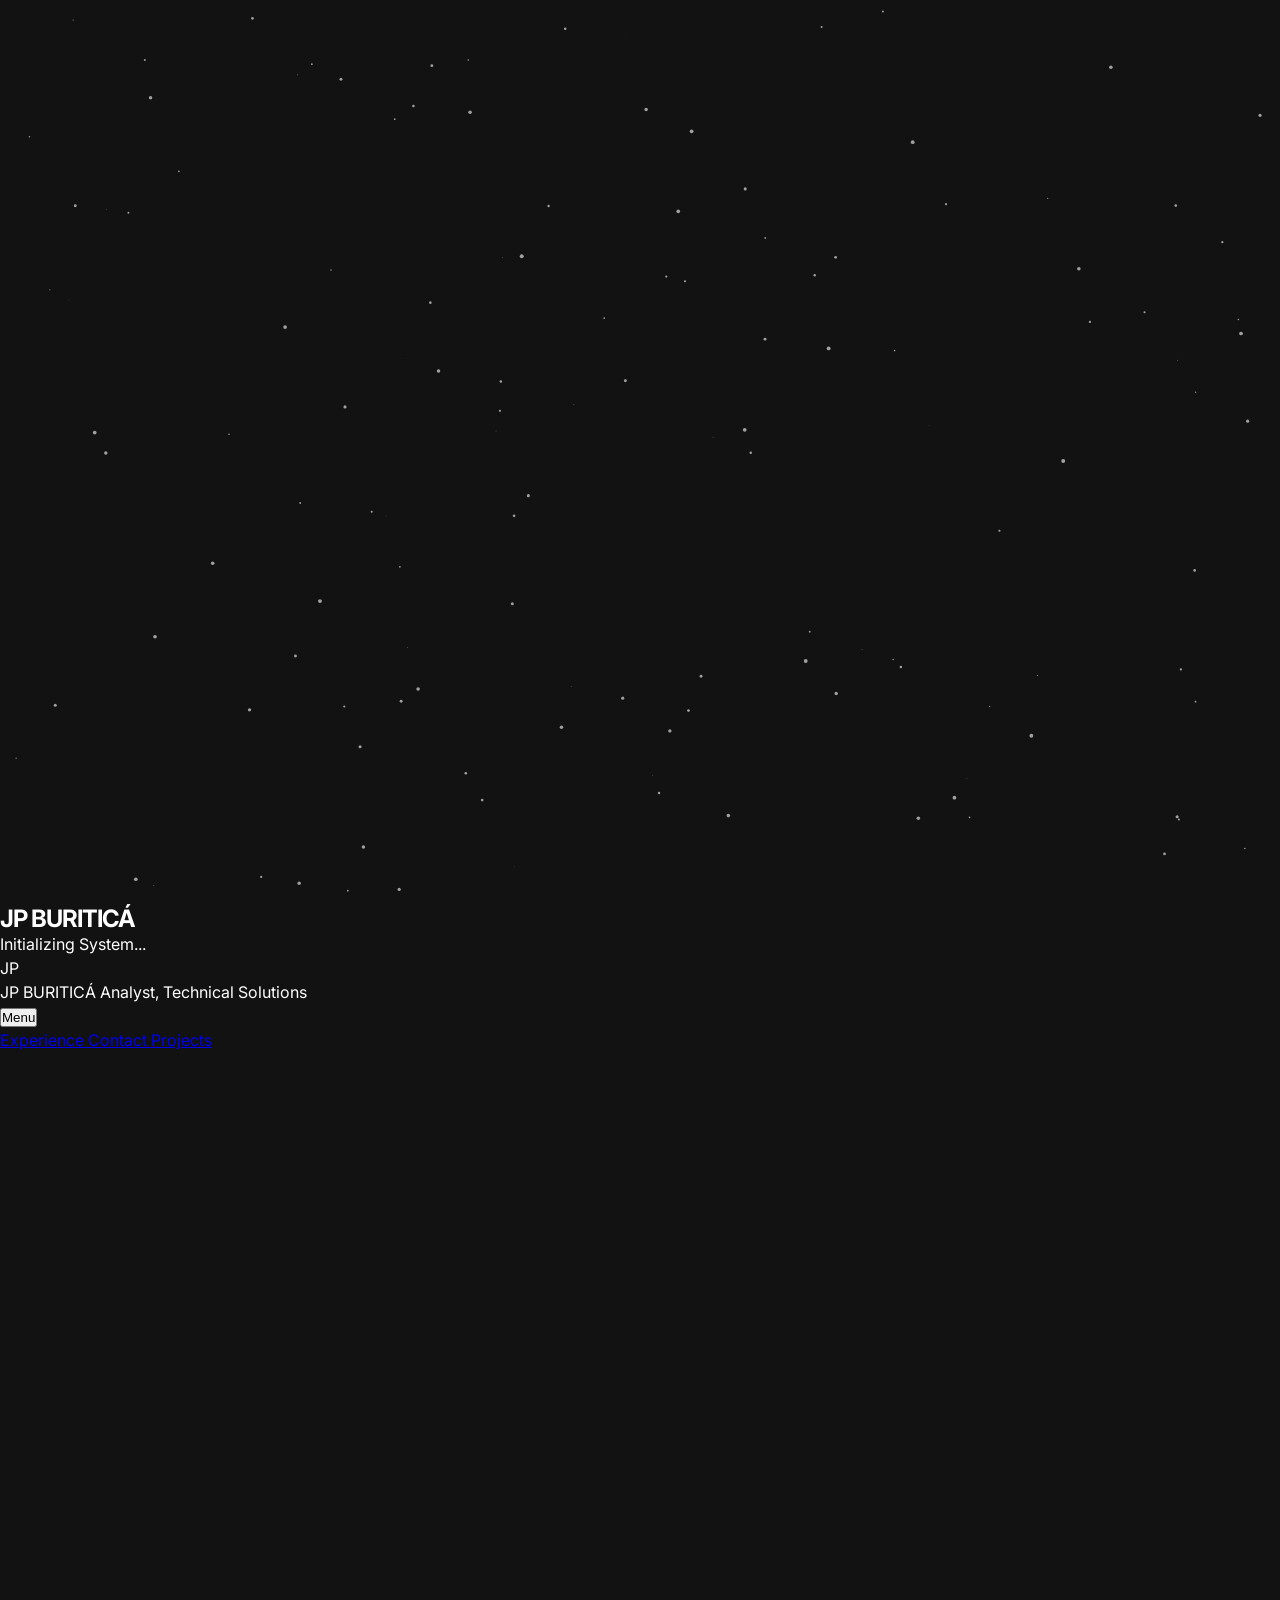
==== commit fec2b882: "Add files via upload" ====
--- a/index.html
+++ b/index.html
@@ -6,9 +6,6 @@
     <meta name="viewport" content="width=device-width, initial-scale=1.0" />
     <title>JP | Software Engineer</title>
     <script src="https://cdn.tailwindcss.com"></script>
-    <link
-        href="https://fonts.googleapis.com/css2?family=Inter:wght@100;300;400;500;600;700;800&family=Playfair+Display:ital,wght@0,400;0,700;1,400&display=swap"
-        rel="stylesheet">
     <script src="https://cdnjs.cloudflare.com/ajax/libs/three.js/r128/three.min.js"></script>
     <script src="https://cdn.jsdelivr.net/npm/three@0.128.0/examples/js/loaders/FontLoader.js"></script>
     <script src="https://cdn.jsdelivr.net/npm/three@0.128.0/examples/js/geometries/TextGeometry.js"></script>
@@ -23,187 +20,101 @@
                         serif: ['Playfair Display', 'serif'],
                     },
                     colors: {
-                        nexus: { black: '#000000', white: '#ffffff', gray: '#0a0a0a', accent: '#ffffff' }
+                        premium: {
+                            dark: '#121212',
+                            charcoal: '#181A1D',
+                            accent: '#1A1F71', // Sophisticated Visa Blue
+                            accentLight: '#2F358C',
+                            border: 'rgba(255, 255, 255, 0.1)',
+                            glass: 'rgba(255, 255, 255, 0.03)'
+                        }
+                    },
+                    letterSpacing: {
+                        'premium-tight': '-0.04em',
+                        'premium-wide': '0.4em',
                     },
                     animation: {
-                        'slow-rotate': 'slow-rotate 12s linear infinite',
-                        'ice-glint': 'ice-glint 8s cubic-bezier(0.4, 0, 0.2, 1) infinite',
-                        'pulse-glow': 'pulse-glow 3s ease-in-out infinite',
+                        'slow-rotate': 'slow-rotate 24s linear infinite',
+                        'reveal': 'reveal 0.8s cubic-bezier(0.16, 1, 0.3, 1) forwards',
                     },
                     keyframes: {
                         'slow-rotate': { 'from': { transform: 'rotate(45deg)' }, 'to': { transform: 'rotate(405deg)' } },
-                        'ice-glint': {
-                            '0%': { transform: 'translateX(-150%) translateY(-150%) rotate(45deg)', opacity: 0 },
-                            '10%': { opacity: 0 },
-                            '25%': { opacity: 0.6 },
-                            '40%': { transform: 'translateX(150%) translateY(150%) rotate(45deg)', opacity: 0 },
-                            '100%': { transform: 'translateX(150%) translateY(150%) rotate(45deg)', opacity: 0 }
-                        },
-                        'pulse-glow': { '0%, 100%': { opacity: 0.2, transform: 'scale(1)' }, '50%': { opacity: 0.5, transform: 'scale(1.05)' } }
+                        'reveal': {
+                            '0%': { opacity: '0', transform: 'translateY(20px)' },
+                            '100%': { opacity: '1', transform: 'translateY(0)' }
+                        }
                     }
                 }
             }
         }
     </script>
-    <style>
-        body {
-            background-color: #000;
-            color: #fff;
-            overflow-x: hidden;
-        }
-
-        .text-glow-white {
-            text-shadow: 0 0 12px rgba(255, 255, 255, 0.8), 0 0 20px rgba(255, 255, 255, 0.3);
-        }
-
-        .crystal-light {
-            background: rgba(255, 255, 255, 0.15);
-            backdrop-filter: blur(40px);
-            border: 1px solid rgba(255, 255, 255, 0.1);
-        }
-
-        .noise-overlay {
-            position: fixed;
-            top: 0;
-            left: 0;
-            width: 100%;
-            height: 100%;
-            pointer-events: none;
-            z-index: 100;
-            opacity: 0.05;
-            background-image: url("data:image/svg+xml,%3Csvg viewBox='0 0 200 200' xmlns='http://www.w3.org/2000/svg'%3E%3Cfilter id='noiseFilter'%3E%3CfeTurbulence type='fractalNoise' baseFrequency='0.65' numOctaves='3' stitchTiles='stitch'/%3E%3C/filter%3E%3Crect width='100%25' height='100%25' filter='url(%23noiseFilter)'/%3E%3C/svg%3E");
-        }
-
-        canvas {
-            display: block;
-        }
-
-        .hide-scrollbar::-webkit-scrollbar {
-            display: none;
-        }
-
-        .hide-scrollbar {
-            -ms-overflow-style: none;
-            scrollbar-width: none;
-        }
-
-        #main-header {
-            transition: all 0.5s cubic-bezier(0.4, 0, 0.2, 1);
-            backdrop-filter: blur(40px) saturate(200%) brightness(1.1);
-        }
-
-        #dropdown-menu {
-            transition: all 0.6s cubic-bezier(0.4, 0, 0.2, 1);
-            backdrop-filter: blur(50px) saturate(220%) brightness(1.1);
-        }
-
-        .menu-link {
-            transition: all 0.3s ease;
-        }
-
-        /* Form animation */
-        @keyframes fadeInScale {
-            from {
-                opacity: 0;
-                transform: scale(0.95);
-            }
-
-            to {
-                opacity: 1;
-                transform: scale(1);
-            }
-        }
-
-        .animate-success {
-            animation: fadeInScale 0.6s cubic-bezier(0.16, 1, 0.3, 1) forwards;
-        }
-    </style>
-    <script type="importmap">
-{
-  "imports": {
-    "react": "https://esm.sh/react@^19.2.3",
-    "lucide-react": "https://esm.sh/lucide-react@^0.562.0",
-    "react/": "https://esm.sh/react@^19.2.3/",
-    "vite": "https://esm.sh/vite@^7.3.1",
-    "@vitejs/plugin-react": "https://esm.sh/@vitejs/plugin-react@^5.1.2"
-  }
-}
-</script>
-    <link rel="stylesheet" href="/index.css">
+    <link rel="stylesheet" href="index.css">
 </head>
 
-<body class="selection:bg-white selection:text-black">
-    <div class="noise-overlay"></div>
-
-    <!-- Intro Overlay -->
+<body class="selection:bg-white selection:text-black bg-premium-dark">
+    <canvas id="particle-canvas" class="fixed inset-0 pointer-events-none z-[3000]"></canvas>
+
     <div id="intro-overlay"
-        class="fixed inset-0 bg-black z-[2000] flex flex-col items-center justify-center cursor-pointer transition-all duration-[1.2s] ease-[cubic-bezier(0.85,0,0.15,1)]">
-        <canvas id="particle-canvas" class="absolute inset-0 pointer-events-none"></canvas>
-        <div class="relative z-10 flex flex-col items-center text-center group select-none">
-            <div class="relative w-[240px] h-[240px] mb-16 flex items-center justify-center">
-                <div
-                    class="absolute inset-0 rotate-45 bg-white/[0.05] backdrop-blur-[120px] animate-slow-rotate border border-white/40 shadow-[0_0_100px_rgba(255,255,255,0.1)]">
-                </div>
+        class="fixed inset-0 bg-premium-dark z-[2000] flex flex-col items-center justify-center cursor-pointer transition-all duration-[1s] ease-[cubic-bezier(0.85,0,0.15,1)]">
+        <div class="relative z-10 flex flex-col items-center text-center select-none">
+            <div class="relative w-[180px] h-[180px] mb-12 flex items-center justify-center">
+                <div class="absolute inset-0 rotate-45 border border-white/20 animate-slow-rotate"></div>
                 <div id="three-logo-container" class="relative z-10 w-full h-full"></div>
             </div>
-            <div class="space-y-4">
-                <h2 class="text-sm tracking-[1.4em] font-bold uppercase text-white ml-[1.4em] text-glow-white">JP
-                    BURITICÁ</h2>
-                <p class="text-[10px] tracking-[0.8em] font-light text-white uppercase ml-[0.8em] opacity-70">Software
-                    Engineer</p>
-                <div class="pt-12">
-                    <p id="initialize-text" class="text-[11px] tracking-[0.5em] font-bold uppercase text-white/40">
-                        Initializing...</p>
-                </div>
+            <div class="space-y-6">
+                <h2 class="text-xs tracking-[1em] font-medium uppercase text-white/40 ml-[1em]">JP BURITICÁ</h2>
+                <div class="h-px w-12 bg-white/20 mx-auto"></div>
+                <p id="initialize-text" class="text-[9px] tracking-[0.4em] font-bold uppercase text-white/20">
+                    Initializing System...
+                </p>
             </div>
         </div>
     </div>
 
     <!-- Header -->
     <header id="main-header"
-        class="fixed top-8 left-1/2 -translate-x-1/2 w-[calc(100%-40px)] lg:w-[calc(100%-160px)] max-w-7xl z-[1000] flex justify-between items-center px-8 lg:px-12 rounded-[2.5rem] h-24 hidden">
+        class="fixed top-8 left-1/2 -translate-x-1/2 w-[calc(100%-40px)] lg:w-[calc(100%-120px)] max-w-7xl z-[1000] flex justify-between items-center px-10 rounded-full h-20 backdrop-blur-md border border-premium-border bg-white/5 hidden reveal">
         <div class="flex items-center gap-6 group cursor-pointer"
             onclick="window.scrollTo({top: 0, behavior: 'smooth'})">
-            <div class="relative w-12 h-12 flex items-center justify-center">
+            <div class="relative w-10 h-10 flex items-center justify-center">
                 <div id="logo-box"
-                    class="absolute inset-0 rotate-45 rounded-xl border-2 transition-all duration-500 animate-slow-rotate">
+                    class="absolute inset-0 rotate-45 rounded-lg border border-white/40 transition-all duration-500 animate-slow-rotate">
                 </div>
                 <span id="logo-initials"
-                    class="header-text relative z-10 text-[13px] font-black tracking-tighter transition-colors duration-500">JP</span>
+                    class="header-text relative z-10 text-[11px] font-bold tracking-tighter transition-colors duration-500">JP</span>
             </div>
             <div class="flex flex-col">
                 <span
-                    class="header-text text-[15px] font-black tracking-[0.4em] uppercase transition-colors duration-500 leading-none">JP
+                    class="header-text text-[13px] font-bold tracking-[0.3em] uppercase transition-colors duration-500 leading-none">JP
                     BURITICÁ</span>
                 <span
-                    class="header-text text-[9px] tracking-[0.3em] uppercase font-bold mt-2 transition-colors duration-500 opacity-60">SOFTWARE
-                    ENGINEER</span>
+                    class="header-text text-[8px] tracking-[0.2em] uppercase font-medium mt-1.5 transition-colors duration-500 opacity-40">Analyst, Technical Solutions</span>
             </div>
         </div>
 
         <button id="menu-toggle"
-            class="flex items-center gap-4 px-10 py-4 rounded-2xl border-2 transition-all duration-500 font-black group">
-            <span class="text-[11px] uppercase tracking-[0.4em]">Menu</span>
-            <i data-lucide="menu" class="w-5 h-5 transition-transform group-hover:rotate-12"></i>
+            class="flex items-center gap-4 px-8 py-3 rounded-full border border-premium-border bg-white/5 hover:bg-white/10 transition-all duration-500 group">
+            <span class="text-[10px] uppercase tracking-[0.3em] font-bold">Menu</span>
+            <i data-lucide="menu" class="w-4 h-4 transition-transform group-hover:rotate-12"></i>
         </button>
 
         <!-- Menu Dropdown -->
         <div id="dropdown-menu"
-            class="absolute top-full right-0 mt-8 w-80 border-2 rounded-[2.5rem] overflow-hidden opacity-0 scale-95 pointer-events-none origin-top-right shadow-2xl">
-            <div class="p-8 space-y-2">
+            class="absolute top-full right-0 mt-6 w-72 backdrop-blur-xl bg-premium-charcoal/90 border border-premium-border rounded-[2rem] overflow-hidden opacity-0 scale-95 pointer-events-none origin-top-right shadow-2xl">
+            <div class="p-6 space-y-1">
                 <a href="#about"
-                    class="menu-link group flex items-center justify-between px-6 py-6 rounded-2xl transition-all text-[12px] font-black tracking-[0.2em] uppercase">
-                    <span class="group-hover:translate-x-3 transition-all">About & Experience</span>
+                    class="menu-link group flex items-center justify-between px-6 py-5 rounded-2xl transition-all text-[11px] font-bold tracking-[0.2em] uppercase hover:bg-white/5">
+                    <span class="group-hover:translate-x-2 transition-all">Experience</span>
                     <i data-lucide="chevron-right" class="w-4 h-4 opacity-0 group-hover:opacity-100 transition-all"></i>
                 </a>
                 <a href="#contact-section"
-                    class="menu-link group flex items-center justify-between px-6 py-6 rounded-2xl transition-all text-[12px] font-black tracking-[0.2em] uppercase">
-                    <span class="group-hover:translate-x-3 transition-all">Contact</span>
+                    class="menu-link group flex items-center justify-between px-6 py-5 rounded-2xl transition-all text-[11px] font-bold tracking-[0.2em] uppercase hover:bg-white/5">
+                    <span class="group-hover:translate-x-2 transition-all">Contact</span>
                     <i data-lucide="chevron-right" class="w-4 h-4 opacity-0 group-hover:opacity-100 transition-all"></i>
                 </a>
                 <a href="master.html"
-                    class="menu-link group flex items-center justify-between px-6 py-6 rounded-2xl transition-all text-[12px] font-black tracking-[0.2em] uppercase">
-                    <span class="group-hover:translate-x-3 transition-all">Master/Projects</span>
+                    class="menu-link group flex items-center justify-between px-6 py-5 rounded-2xl transition-all text-[11px] font-bold tracking-[0.2em] uppercase hover:bg-white/5">
+                    <span class="group-hover:translate-x-2 transition-all">Projects</span>
                     <i data-lucide="chevron-right" class="w-4 h-4 opacity-0 group-hover:opacity-100 transition-all"></i>
                 </a>
             </div>
@@ -212,79 +123,77 @@
 
     <main id="main-content" class="opacity-0 translate-y-10 transition-all duration-1000">
         <!-- Section: About -->
-        <section id="about" class="pt-48 pb-24 px-6 bg-black text-white">
-            <div class="container mx-auto max-w-6xl">
+        <section id="about" class="pt-64 pb-32 px-6 overflow-hidden relative z-10">
+            <div class="container mx-auto max-w-6xl reveal-on-scroll">
                 <div class="grid lg:grid-cols-2 gap-24 items-start">
-                    <div class="space-y-12">
+                    <div class="space-y-16">
                         <div
-                            class="relative aspect-[4/5] w-full bg-[#0a0a0a] overflow-hidden rounded-sm border border-white/10 group shadow-[0_40px_100px_rgba(0,0,0,0.8)]">
+                            class="relative aspect-[4/5] w-full bg-premium-charcoal overflow-hidden rounded-2xl border border-white/5 group shadow-2xl">
                             <img src="https://lh3.googleusercontent.com/d/1o2G0PF8h4YiGlKuTLpi59YhQy2DR4-Q4"
-                                class="w-full h-full object-cover grayscale brightness-75 transition-all duration-[2s] group-hover:grayscale-0 group-hover:scale-105"
+                                class="w-full h-full object-cover grayscale opacity-80 brightness-90 transition-all duration-[2s] group-hover:grayscale-0 group-hover:opacity-100 group-hover:scale-105"
                                 alt="Juan Pablo Buriticá Portrait">
                             <div
-                                class="absolute inset-0 bg-gradient-to-t from-black via-transparent to-transparent opacity-90">
-                            </div>
-                            <div class="absolute bottom-16 left-12 text-white space-y-4">
+                                class="absolute inset-0 bg-gradient-to-t from-premium-dark/80 via-transparent to-transparent">
+                            </div>
+                            <div class="absolute bottom-12 left-10 space-y-4">
                                 <div class="flex items-center gap-4">
-                                    <div class="w-10 h-[1.5px] bg-white"></div>
-                                    <p class="text-[10px] tracking-[0.5em] uppercase font-black">Software Engineer</p>
+                                    <div class="w-8 h-px bg-white/40"></div>
+                                    <p class="text-[9px] tracking-[0.4em] uppercase font-bold text-white/60">Analyst, Technical Solutions</p>
                                 </div>
-                                <h1 class="text-5xl sm:text-6xl tracking-tighter uppercase leading-[0.85]">
-                                    <span class="font-light">JUAN PABLO</span><br><span
-                                        class="font-black">BURITICÁ</span>
+                                <h1 class="text-6xl tracking-premium-tight uppercase leading-[0.85] font-light">
+                                    JUAN PABLO<br><span class="font-bold">BURITICÁ</span>
                                 </h1>
                             </div>
                         </div>
+                        
+                        <div class="px-2">
+                             <h4 class="text-[10px] uppercase tracking-premium-wide font-bold text-white/30 mb-4">Academic Background</h4>
+                             <p class="text-[13px] font-light text-white/70 tracking-wide border-l border-premium-accent/40 pl-4">
+                                <span class="font-bold text-white">MSc in Artificial Intelligence</span><br>
+                                Universidad de los Andes (2025 — 2026 · In Progress)
+                             </p>
+                        </div>
 
                         <!-- Refined Skills Grid -->
-                        <div class="grid grid-cols-2 gap-x-8 gap-y-12 pt-12 border-t border-white/20 relative">
-                            <div class="absolute -top-[1px] left-0 w-12 h-[2px] bg-white"></div>
-                            <div class="space-y-6">
-                                <h4 class="text-[9px] uppercase tracking-[0.4em] font-black text-white">Technical Core
-                                </h4>
+                        <div class="grid grid-cols-2 gap-x-12 gap-y-16 pt-16 border-t border-white/10 relative">
+                            <div class="absolute -top-px left-0 w-16 h-px bg-white/40"></div>
+                            <div class="space-y-12">
+                                <h4 class="text-[10px] uppercase tracking-premium-wide font-bold text-white/40">Technical Core</h4>
                                 <ul class="space-y-4">
-                                    <li
-                                        class="text-[11px] font-light text-white tracking-wider flex items-center gap-2.5">
-                                        REST APIs & Webhooks</li>
-                                    <li
-                                        class="text-[11px] font-light text-white tracking-wider flex items-center gap-2.5">
-                                        Coupa P2P / BSM</li>
-                                    <li
-                                        class="text-[11px] font-light text-white tracking-wider flex items-center gap-2.5">
-                                        SQL & DAX</li>
+                                    <li class="text-[13px] font-light text-white/70 tracking-wide border-l border-white/10 pl-4 hover:border-premium-accent transition-all">REST APIs, Java, C/C++</li>
+                                    <li class="text-[13px] font-light text-white/70 tracking-wide border-l border-white/10 pl-4 hover:border-premium-accent transition-all">Cybersource / Auth.net</li>
+                                    <li class="text-[13px] font-light text-white/70 tracking-wide border-l border-white/10 pl-4 hover:border-premium-accent transition-all">SQL (Data Validation)</li>
+                                    <li class="text-[13px] font-light text-white/70 tracking-wide border-l border-white/10 pl-4 hover:border-premium-accent transition-all">ERP & CRM Systems</li>
                                 </ul>
                             </div>
-                            <div class="space-y-6">
-                                <h4 class="text-[9px] uppercase tracking-[0.4em] font-black text-white">Expertise</h4>
+                            <div class="space-y-12">
+                                <h4 class="text-[10px] uppercase tracking-premium-wide font-bold text-white/40">Solutions & Data</h4>
                                 <ul class="space-y-4">
-                                    <li
-                                        class="text-[11px] font-light text-white tracking-wider flex items-center gap-2.5">
-                                        Solution Design</li>
-                                    <li
-                                        class="text-[11px] font-light text-white tracking-wider flex items-center gap-2.5">
-                                        BI Architecture</li>
-                                    <li
-                                        class="text-[11px] font-light text-white tracking-wider flex items-center gap-2.5">
-                                        AI Automation</li>
+                                    <li class="text-[13px] font-light text-white/70 tracking-wide border-l border-white/10 pl-4 hover:border-premium-accent transition-all">Level-3 Technical Support</li>
+                                    <li class="text-[13px] font-light text-white/70 tracking-wide border-l border-white/10 pl-4 hover:border-premium-accent transition-all">Power BI & Analytics</li>
+                                    <li class="text-[13px] font-light text-white/70 tracking-wide border-l border-white/10 pl-4 hover:border-premium-accent transition-all">Workflow Automation</li>
+                                    <li class="text-[13px] font-light text-white/70 tracking-wide border-l border-white/10 pl-4 hover:border-premium-accent transition-all">Applied AI (MSc Focused)</li>
                                 </ul>
                             </div>
                         </div>
                     </div>
 
-                    <div class="space-y-24 pt-12">
-                        <div class="pl-10 relative">
-                            <div class="absolute left-0 top-1.5 w-[1px] h-full bg-white/20"></div>
-                            <p class="text-3xl font-extralight text-white/90 leading-tight tracking-tight">
-                                Designing high-performance <span class="text-white font-bold text-glow-white">SaaS
-                                    ecosystems</span> that connect core business logic with global ERP infrastructure.
+                    <div class="space-y-32 pt-16 lg:pt-32">
+                        <div class="relative">
+                            <p class="text-4xl font-light text-white/90 leading-tight tracking-premium-tight">
+                                Resolving high-complexity <span class="font-serif italic">Level-3 incidents</span> and ensuring technical reliability within the global Cybersource ecosystem.
                             </p>
                         </div>
 
-                        <div class="space-y-12">
-                            <h3 id="curriculum-section"
-                                class="text-[10px] uppercase tracking-[0.5em] font-black text-white/40 border-b border-white/10 pb-4 scroll-mt-40">
-                                Curriculum Vitae</h3>
-                            <div id="experience-list" class="space-y-12">
+                        <div class="space-y-16">
+                            <div class="flex items-center justify-between border-b border-white/5 pb-6">
+                                <h3 id="curriculum-section" class="text-[11px] uppercase tracking-premium-wide font-bold text-white/30 scroll-mt-40">Curriculum Vitae</h3>
+                                <a href="https://drive.google.com/uc?export=download&id=1TKG00hrfge-rzBQvMB8kqTWKdrwEXma-" class="flex items-center gap-3 px-5 py-2.5 rounded-full border border-white/10 hover:border-premium-accent/50 hover:bg-premium-accent/5 text-[9px] uppercase tracking-[0.2em] font-bold text-white transition-all group">
+                                    <i data-lucide="download" class="w-3.5 h-3.5 text-premium-accent group-hover:-translate-y-0.5 transition-transform"></i>
+                                    Download CV
+                                </a>
+                            </div>
+                            <div id="experience-list" class="space-y-16">
                                 <!-- JS Populated -->
                             </div>
                         </div>
@@ -294,106 +203,102 @@
         </section>
 
         <!-- Section: Contact -->
-        <section id="contact-section" class="py-32 px-6 bg-white text-black scroll-mt-32">
-            <div class="container mx-auto max-w-6xl">
-                <div class="grid lg:grid-cols-12 gap-24 items-stretch">
-                    <div class="lg:col-span-5 flex flex-col justify-center space-y-16">
-                        <div class="space-y-8">
-                            <h2 class="text-7xl font-extralight tracking-tighter leading-[0.9]">Let's <br><span
-                                    class="italic font-serif">Collaborate</span>.</h2>
-                            <p class="text-xl font-light text-black/60">Looking to work together? Please reach out.</p>
-                        </div>
-                        <div class="pt-8 border-t border-black/5 space-y-12">
+        <section id="contact-section" class="py-48 px-6 bg-white text-premium-dark scroll-mt-32">
+            <div class="container mx-auto max-w-6xl reveal-on-scroll">
+                <div class="grid lg:grid-cols-12 gap-32 items-stretch">
+                    <div class="lg:col-span-5 flex flex-col justify-center space-y-20">
+                        <div class="space-y-10">
+                            <h2 class="text-8xl font-light tracking-premium-tight leading-[0.85] text-premium-dark">
+                                LET'S<br>
+                                <span class="font-serif italic">WORK</span><br>
+                                TOGETHER
+                            </h2>
+                            <p class="text-xl font-light text-premium-dark/60 max-w-sm">Resolving complex global incidents and providing expert Level-3 technical support at <a href="https://www.visa.com" target="_blank" class="text-premium-accent font-bold hover:underline decoration-premium-accent underline-offset-4">Visa</a>.</p>
+                        </div>
+                        <div class="pt-12 border-t border-premium-dark/5 space-y-16">
                             <div>
-                                <p class="text-[10px] uppercase tracking-[0.4em] font-black opacity-30 mb-4">Direct
-                                    Inquiry</p>
+                                <p class="text-[9px] uppercase tracking-premium-wide font-bold opacity-30 mb-4">Direct Message</p>
                                 <a href="mailto:juanpabloburiticaruiz@gmail.com"
-                                    class="text-2xl font-medium hover:underline break-words">juanpabloburiticaruiz@gmail.com</a>
-                            </div>
-
-                            <div class="flex flex-wrap items-center gap-10">
+                                    class="text-2xl font-medium hover:text-premium-accent transition-colors break-words underline-offset-8 decoration-1">
+                                    juanpabloburiticaruiz@gmail.com
+                                </a>
+                            </div>
+
+                            <div class="flex flex-wrap items-center gap-12">
                                 <a href="https://www.linkedin.com/in/juanburitica/" target="_blank"
                                     rel="noopener noreferrer"
-                                    class="group flex items-center gap-3 text-black/60 hover:text-black transition-all">
-                                    <i data-lucide="linkedin"
-                                        class="w-5 h-5 group-hover:scale-110 transition-transform"></i>
-                                    <span class="text-[10px] uppercase tracking-[0.2em] font-black">LinkedIn</span>
+                                    class="group flex items-center gap-3 text-premium-dark/40 hover:text-premium-dark transition-all">
+                                    <i data-lucide="linkedin" class="w-5 h-5 group-hover:scale-110 transition-transform"></i>
+                                    <span class="text-[9px] uppercase tracking-[0.2em] font-bold">LinkedIn</span>
                                 </a>
                                 <a href="https://github.com/JuanBuritica" target="_blank" rel="noopener noreferrer"
-                                    class="group flex items-center gap-3 text-black/60 hover:text-black transition-all">
-                                    <i data-lucide="github"
-                                        class="w-5 h-5 group-hover:scale-110 transition-transform"></i>
-                                    <span class="text-[10px] uppercase tracking-[0.2em] font-black">GitHub</span>
+                                    class="group flex items-center gap-3 text-premium-dark/40 hover:text-premium-dark transition-all">
+                                    <i data-lucide="github" class="w-5 h-5 group-hover:scale-110 transition-transform"></i>
+                                    <span class="text-[9px] uppercase tracking-[0.2em] font-bold">GitHub</span>
                                 </a>
-                                <a href="https://drive.google.com/uc?export=download&id=1FyQb3te1oW0zKGF9bepsnu33HBwDdRZS"
-                                    target="_blank" rel="noopener noreferrer"
-                                    class="group flex items-center gap-3 text-black/60 hover:text-black transition-all">
-                                    <i data-lucide="file-down"
-                                        class="w-5 h-5 group-hover:scale-110 transition-transform"></i>
-                                    <span class="text-[10px] uppercase tracking-[0.2em] font-black">Download CV</span>
+                                <a href="https://drive.google.com/uc?export=download&id=1TKG00hrfge-rzBQvMB8kqTWKdrwEXma-"
+                                    class="group flex items-center gap-3 text-premium-dark/40 hover:text-premium-accent transition-all">
+                                    <i data-lucide="download" class="w-5 h-5 group-hover:-translate-y-0.5 transition-transform"></i>
+                                    <span class="text-[9px] uppercase tracking-[0.2em] font-bold">Download CV</span>
                                 </a>
                             </div>
                         </div>
                     </div>
                     <div class="lg:col-span-7" id="form-container">
                         <div
-                            class="crystal-light p-12 rounded-[2.5rem] border border-black/5 shadow-2xl h-full flex flex-col justify-between overflow-hidden">
+                            class="bg-premium-charcoal/5 backdrop-blur-sm p-16 rounded-[3rem] border border-premium-dark/5 shadow-2xl h-full flex flex-col justify-between overflow-hidden relative">
                             <!-- Form Wrapper -->
-                            <div id="contact-form-wrapper" class="w-full h-full flex flex-col justify-between">
-                                <form id="contact-form" class="grid gap-12">
-                                    <!-- Web3Forms Access Key - Active -->
+                            <div id="contact-form-wrapper" class="w-full h-full flex flex-col justify-between relative z-10">
+                                <form id="contact-form" class="grid gap-16">
                                     <input type="hidden" name="access_key" value="79050d99-e386-4b36-9686-3fd1b16a1ccd">
 
-                                    <div class="space-y-4">
-                                        <label class="text-[10px] uppercase tracking-[0.4em] font-black text-black">Full
-                                            Name</label>
+                                    <div class="space-y-6">
+                                        <label class="text-[10px] uppercase tracking-premium-wide font-bold text-premium-dark/40">Full Name</label>
                                         <input type="text" name="name" required
-                                            class="w-full bg-transparent border-b-2 border-black/10 py-4 focus:outline-none focus:border-black transition-all text-black"
-                                            placeholder="Jane Doe">
+                                            class="w-full bg-transparent border-b border-premium-dark/10 py-5 focus:outline-none focus:border-premium-dark transition-all text-premium-dark text-lg font-light"
+                                            placeholder="Enter your full name">
                                     </div>
-                                    <div class="space-y-4">
-                                        <label
-                                            class="text-[10px] uppercase tracking-[0.4em] font-black text-black">Email
-                                            Address</label>
+                                    <div class="space-y-6">
+                                        <label class="text-[10px] uppercase tracking-premium-wide font-bold text-premium-dark/40">Email Address</label>
                                         <input type="email" name="email" required
-                                            class="w-full bg-transparent border-b-2 border-black/10 py-4 focus:outline-none focus:border-black transition-all text-black"
-                                            placeholder="jane@example.com">
+                                            class="w-full bg-transparent border-b border-premium-dark/10 py-5 focus:outline-none focus:border-premium-dark transition-all text-premium-dark text-lg font-light"
+                                            placeholder="your@email.com">
                                     </div>
-                                    <div class="space-y-4">
-                                        <label class="text-[10px] uppercase tracking-[0.4em] font-black text-black">What
-                                            are you looking for?</label>
-                                        <textarea name="message" rows="4" required
-                                            class="w-full bg-transparent border-b-2 border-black/10 py-4 focus:outline-none focus:border-black transition-all text-black resize-none"
-                                            placeholder="Describe your project or inquiry..."></textarea>
+                                    <div class="space-y-6">
+                                        <label class="text-[10px] uppercase tracking-premium-wide font-bold text-premium-dark/40">Project Inquiry</label>
+                                        <textarea name="message" rows="3" required
+                                            class="w-full bg-transparent border-b border-premium-dark/10 py-5 focus:outline-none focus:border-premium-dark transition-all text-premium-dark text-lg font-light resize-none"
+                                            placeholder="Tell me about your project visions..."></textarea>
                                     </div>
                                     <div class="pt-8">
                                         <button type="submit" id="submit-btn"
-                                            class="w-full bg-black text-white py-6 rounded-2xl uppercase tracking-[0.5em] font-black hover:scale-[1.02] transition-all flex items-center justify-between px-10">
-                                            <span id="btn-text">SUBMIT</span>
-                                            <i data-lucide="arrow-right" class="w-5 h-5"></i>
+                                            class="w-full bg-premium-dark text-white py-8 rounded-full uppercase tracking-premium-wide font-bold hover:scale-[1.01] transition-all flex items-center justify-between px-12 group shadow-xl shadow-premium-dark/10">
+                                            <span id="btn-text">Send Message</span>
+                                            <i data-lucide="arrow-right" class="w-5 h-5 group-hover:translate-x-2 transition-transform"></i>
                                         </button>
                                     </div>
                                     <div id="form-error"
-                                        class="hidden text-red-600 text-[10px] uppercase tracking-widest font-black text-center">
-                                        Transmission Error. Please try again.</div>
+                                        class="hidden text-red-500 text-[10px] uppercase tracking-widest font-bold text-center">
+                                        Error. Please re-attempt transmission.</div>
                                 </form>
                             </div>
 
-                            <!-- Success Message Wrapper (Hidden by default) -->
+                            <!-- Success Message -->
                             <div id="success-message-wrapper"
-                                class="hidden w-full h-full flex flex-col items-center justify-center text-center space-y-10 animate-success">
-                                <div class="w-24 h-24 rounded-full bg-black flex items-center justify-center shadow-xl">
-                                    <i data-lucide="check-circle" class="w-12 h-12 text-white"></i>
+                                class="hidden w-full h-full flex flex-col items-center justify-center text-center space-y-12 animate-success relative z-10">
+                                <div class="w-20 h-20 rounded-full bg-premium-dark flex items-center justify-center shadow-2xl">
+                                    <i data-lucide="check" class="w-10 h-10 text-white"></i>
                                 </div>
-                                <div class="space-y-4">
-                                    <h3 class="text-3xl font-black uppercase tracking-tight">Thank You</h3>
-                                    <p class="text-black/60 font-light max-w-xs mx-auto">Thank you for reaching out.
-                                        I've received your message and truly appreciate your interest—I will get back to
-                                        you within 24 hours.</p>
+                                <div class="space-y-6">
+                                    <h3 class="text-4xl font-light tracking-premium-tight">Message Received.</h3>
+                                    <p class="text-premium-dark/60 font-light max-w-xs mx-auto text-lg leading-relaxed">
+                                        I've prioritized your inquiry. Expect a response within one business cycle.
+                                    </p>
                                 </div>
                                 <button id="reset-form-btn"
-                                    class="text-[10px] uppercase tracking-[0.4em] font-black border-b-2 border-black/20 pb-1 hover:border-black transition-all">Re-initialize
-                                    Form</button>
+                                    class="text-[10px] uppercase tracking-premium-wide font-bold border-b border-premium-dark/20 pb-2 hover:border-premium-dark transition-all">
+                                    New Transmission
+                                </button>
                             </div>
                         </div>
                     </div>
@@ -404,11 +309,13 @@
 
     <script>
         const EXPERIENCE = [
-            { firm: 'Coupa Software', role: 'Associate Technical Architect', period: 'May 2025 — Present', desc: 'Leading technical design of enterprise integration projects between Coupa’s P2P suite and external ERP systems via REST APIs and sFTP.' },
-            { firm: 'Coupa Software', role: 'Technical Support Engineer', period: 'Oct 2023 — June 2025', desc: 'Diagnosing complex technical issues within procurement and analytics platforms, serving as an escalation point for high-impact cases.' },
-            { firm: 'Sutherland Global Services', role: 'Senior Associate / Lead – CX & BI Reporting', period: 'Dec 2020 — Oct 2023', desc: 'Led 15+ analytics and BI reporting projects across LATAM, designing and automating Power BI dashboards from Excel workflows.' },
-            { firm: 'Teleperformance', role: 'Associate – Customer Experience', period: 'April 2019 — Oct 2020', desc: 'Delivered high-quality customer support while meeting strict performance and confidentiality standards.' }
+            { firm: 'Visa', role: 'Analyst, Technical Solutions', period: 'Feb 2026 — Present', desc: 'Providing Level‑3 technical support for Visa Acceptance Solutions including Cybersource and Authorize.net, resolving high-complexity payment integration issues.' },
+            { firm: 'Coupa Software', role: 'Associate Technical Architect', period: 'May 2025 — Jan 2026', desc: 'Led technical design of enterprise integration projects between Coupa’s P2P suite and external ERP systems via REST APIs and sFTP.' },
+            { firm: 'Coupa Software', role: 'Technical Support Engineer', period: 'Oct 2023 — May 2025', desc: 'Diagnosing complex technical issues within procurement and analytics platforms, serving as an escalation point for high-impact cases.' },
+            { firm: 'Sutherland Global Services', role: 'Senior Associate / Lead – CX & BI Reporting', period: 'Dec 2020 — Oct 2023', desc: 'Led 15+ analytics and BI reporting projects across LATAM, automating dashboards via SQL, DAX, and Power BI.' }
         ];
+
+        let particleColor = 'rgba(255,255,255,0.6)';
 
         const initParticles = () => {
             const canvas = document.getElementById('particle-canvas');
@@ -416,11 +323,17 @@
             let w = canvas.width = window.innerWidth;
             let h = canvas.height = window.innerHeight;
             const particles = [];
-            for (let i = 0; i < 80; i++) particles.push({ x: Math.random() * w, y: Math.random() * h, vx: (Math.random() - 0.5) * 0.5, vy: (Math.random() - 0.5) * 0.5, size: Math.random() * 1.5 });
+            for (let i = 0; i < 150; i++) particles.push({ 
+                x: Math.random() * w, 
+                y: Math.random() * h, 
+                vx: (Math.random() - 0.5) * 0.3, 
+                vy: (Math.random() - 0.5) * 0.3, 
+                size: Math.random() * 2 
+            });
 
             function draw() {
                 ctx.clearRect(0, 0, w, h);
-                ctx.fillStyle = 'rgba(255,255,255,0.4)';
+                ctx.fillStyle = particleColor;
                 particles.forEach(p => {
                     p.x += p.vx; p.y += p.vy;
                     if (p.x < 0 || p.x > w) p.vx *= -1;
@@ -439,7 +352,7 @@
             const camera = new THREE.PerspectiveCamera(75, 1, 0.1, 100);
             camera.position.z = 2.4;
             const renderer = new THREE.WebGLRenderer({ antialias: true, alpha: true });
-            renderer.setSize(240, 240);
+            renderer.setSize(180, 180);
             container.appendChild(renderer.domElement);
             scene.add(new THREE.AmbientLight(0xffffff, 0.8));
             const pointLight = new THREE.PointLight(0xffffff, 2.5);
@@ -477,7 +390,7 @@
                     const time = Date.now() * 0.001;
 
                     // Rotation
-                    mesh.rotation.y += 0.015;
+                    mesh.rotation.y += 0.005;
                     mesh.rotation.x = Math.sin(time) * 0.15;
                     mesh.rotation.z = Math.cos(time * 0.5) * 0.05;
 
@@ -497,72 +410,86 @@
             const menuBtn = document.getElementById('menu-toggle');
             const dropdownMenu = document.getElementById('dropdown-menu');
             const contact = document.getElementById('contact-section');
-            if (!contact) return;
+            const intro = document.getElementById('intro-overlay');
+            if (!contact || !header) return;
+            
             const rect = contact.getBoundingClientRect();
-
-            const isOverWhite = rect.top <= 120;
+            const isIntroActive = intro && !intro.classList.contains('-translate-y-full');
+
+            // Stars only turn black if white section is at top AND load screen is gone
+            const isOverWhite = rect.top <= 100 && !isIntroActive;
 
             if (isOverWhite) {
-                // DARK THEME (Contrast against white section)
-                header.style.background = 'rgba(0, 0, 0, 0.9)';
-                header.style.borderColor = 'rgba(255, 255, 255, 0.15)';
-                header.style.boxShadow = '0 30px 60px rgba(0,0,0,0.4), inset 0 0 20px rgba(255,255,255,0.05)';
-                header.querySelectorAll('.header-text').forEach(el => el.style.color = '#fff');
-                logoBox.style.backgroundColor = 'rgba(255, 255, 255, 0.1)';
-                logoBox.style.borderColor = 'rgba(255, 255, 255, 0.4)';
-                logoInitials.style.color = '#fff';
-                menuBtn.style.backgroundColor = 'rgba(255, 255, 255, 0.1)';
+                // LIGHT SECTION THEME -> Header becomes DARK GLASS
+                header.classList.remove('bg-white/80', 'border-black/10');
+                header.classList.add('bg-premium-dark/70', 'border-white/20', 'backdrop-blur-xl');
+                header.style.color = '#fff';
+                
+                if(logoBox) logoBox.style.borderColor = 'rgba(255, 255, 255, 0.4)';
+                if(logoInitials) logoInitials.style.color = '#fff';
+                document.querySelectorAll('.header-text').forEach(t => t.style.color = '#fff');
+                
+                menuBtn.classList.remove('bg-black/5', 'border-black/10');
+                menuBtn.classList.add('bg-white/10', 'border-white/20');
                 menuBtn.style.color = '#fff';
-                menuBtn.style.borderColor = 'rgba(255, 255, 255, 0.2)';
-
-                // Dropdown Sync
-                dropdownMenu.style.backgroundColor = 'rgba(0, 0, 0, 0.95)';
-                dropdownMenu.style.borderColor = 'rgba(255, 255, 255, 0.1)';
-                dropdownMenu.querySelectorAll('.menu-link').forEach(link => {
-                    link.style.color = '#fff';
-                    link.onmouseenter = () => link.style.backgroundColor = 'rgba(255, 255, 255, 0.08)';
-                    link.onmouseleave = () => link.style.backgroundColor = 'transparent';
-                });
+                
+                dropdownMenu.classList.remove('bg-white/95');
+                dropdownMenu.classList.add('bg-premium-dark/90', 'backdrop-blur-xl');
+                dropdownMenu.querySelectorAll('.menu-link').forEach(link => link.style.color = '#fff');
+                particleColor = 'rgba(0,0,0,0.4)';
             } else {
-                // LIGHT THEME (Contrast against black section)
-                header.style.background = 'rgba(255, 255, 255, 0.75)';
-                header.style.borderColor = 'rgba(255, 255, 255, 0.4)';
-                header.style.boxShadow = '0 20px 50px rgba(0,0,0,0.3), inset 0 0 20px rgba(255,255,255,0.4)';
-                header.querySelectorAll('.header-text').forEach(el => el.style.color = '#000');
-                logoBox.style.backgroundColor = 'rgba(0, 0, 0, 0.08)';
-                logoBox.style.borderColor = 'rgba(0, 0, 0, 0.5)';
+                // DARK SECTION THEME -> Header becomes WHITE GLASS
+                header.classList.remove('bg-premium-dark/70', 'bg-premium-dark/90', 'bg-premium-dark/95', 'border-white/20');
+                header.classList.add('bg-white/70', 'border-black/10', 'backdrop-blur-xl');
+                header.style.color = '#000';
+                
+                logoBox.style.borderColor = 'rgba(0, 0, 0, 0.4)';
                 logoInitials.style.color = '#000';
-                menuBtn.style.backgroundColor = 'rgba(0, 0, 0, 0.05)';
+                document.querySelectorAll('.header-text').forEach(t => t.style.color = '#000');
+
+                menuBtn.classList.remove('bg-white/10', 'border-white/20');
+                menuBtn.classList.add('bg-black/5', 'border-black/10');
                 menuBtn.style.color = '#000';
-                menuBtn.style.borderColor = 'rgba(0, 0, 0, 0.35)';
-
-                // Dropdown Sync
-                dropdownMenu.style.backgroundColor = 'rgba(255, 255, 255, 0.95)';
-                dropdownMenu.style.borderColor = 'rgba(0, 0, 0, 0.08)';
-                dropdownMenu.querySelectorAll('.menu-link').forEach(link => {
-                    link.style.color = '#000';
-                    link.onmouseenter = () => link.style.backgroundColor = 'rgba(0, 0, 0, 0.05)';
-                    link.onmouseleave = () => link.style.backgroundColor = 'transparent';
-                });
+                
+                dropdownMenu.classList.remove('bg-premium-dark/90', 'bg-premium-dark/95');
+                dropdownMenu.classList.add('bg-white/95', 'backdrop-blur-xl');
+                dropdownMenu.querySelectorAll('.menu-link').forEach(link => link.style.color = '#000');
+                particleColor = 'rgba(255,255,255,0.6)';
             }
         };
 
         const initUI = () => {
             lucide.createIcons();
+            
+            // Intersection Observer for scroll reveal
+            const observerOptions = { threshold: 0.1 };
+            const observer = new IntersectionObserver((entries) => {
+                entries.forEach(entry => {
+                    if (entry.isIntersecting) {
+                        entry.target.classList.add('active');
+                    }
+                });
+            }, observerOptions);
+
+            document.querySelectorAll('.reveal-on-scroll').forEach(el => observer.observe(el));
+
             const list = document.getElementById('experience-list');
-            EXPERIENCE.forEach(exp => {
+            EXPERIENCE.forEach((exp, index) => {
+                const isActive = index === 0;
                 list.innerHTML += `
-                    <div class="relative pl-10 group cursor-default">
-                        <div class="absolute left-0 top-1 w-[1px] h-full bg-white/10 group-hover:bg-white transition-all"></div>
-                        <div class="space-y-2">
-                            <div class="flex justify-between items-start">
-                                <div>
-                                    <h4 class="text-2xl font-light">${exp.firm}</h4>
-                                    <p class="text-xs font-bold uppercase tracking-widest text-white/60">${exp.role}</p>
+                    <div class="relative pl-12 group cursor-default">
+                        <div class="absolute left-0 top-1.5 w-px h-full ${isActive ? 'bg-premium-accent' : 'bg-white/5'} group-hover:bg-premium-accent/60 transition-all duration-700"></div>
+                        ${isActive ? '<div class="absolute -left-[4px] top-1.5 w-[9px] h-[9px] rounded-full bg-premium-accent shadow-[0_0_15px_rgba(26,31,113,0.8)]"></div>' : ''}
+                        
+                        <div class="space-y-5">
+                            <div class="flex flex-col gap-1">
+                                <div class="flex justify-between items-end">
+                                    <h4 class="text-3xl font-light tracking-premium-tight text-white group-hover:text-premium-accent transition-colors duration-500">${exp.firm}</h4>
+                                    <span class="text-[9px] font-bold text-white/30 uppercase tracking-widest pb-1">${exp.period}</span>
                                 </div>
-                                <span class="text-[10px] font-black opacity-30">${exp.period}</span>
-                            </div>
-                            <p class="text-[11px] font-light text-white/40 leading-relaxed max-w-sm group-hover:text-white/70 transition-colors">${exp.desc}</p>
+                                <p class="text-[11px] font-bold uppercase tracking-premium-wide ${isActive ? 'text-premium-accent' : 'text-white/40'} transition-colors">${exp.role}</p>
+                            </div>
+                            <p class="text-[13px] font-light text-white/50 leading-relaxed max-w-lg group-hover:text-white/80 transition-colors duration-500">${exp.desc}</p>
                         </div>
                     </div>`;
             });
@@ -588,7 +515,8 @@
 
             document.querySelectorAll('.menu-link').forEach(link => {
                 link.addEventListener('click', (e) => {
-                    const targetId = link.getAttribute('href').substring(1);
+                    const targetId = link.getAttribute('href').split('#')[1];
+                    if(!targetId) return;
                     const targetElement = document.getElementById(targetId);
                     if (targetElement) {
                         e.preventDefault();
@@ -603,8 +531,9 @@
             document.getElementById('intro-overlay').addEventListener('click', () => {
                 document.getElementById('intro-overlay').classList.add('-translate-y-full');
                 document.getElementById('main-header').classList.remove('hidden');
+                document.getElementById('main-header').classList.add('reveal');
                 document.getElementById('main-content').classList.remove('opacity-0', 'translate-y-10');
-                setTimeout(() => document.getElementById('intro-overlay').remove(), 1200);
+                setTimeout(() => document.getElementById('intro-overlay').remove(), 1000);
             });
 
             // Form Handling
@@ -618,11 +547,9 @@
 
             form.addEventListener('submit', async (e) => {
                 e.preventDefault();
-
-                // UI Loading state
                 submitBtn.disabled = true;
                 submitBtn.style.opacity = '0.5';
-                btnText.innerText = 'SENT'; // Updated as per request
+                btnText.innerText = 'TRANSMITTING...';
                 errorMsg.classList.add('hidden');
 
                 const formData = new FormData(form);
@@ -632,42 +559,35 @@
                 try {
                     const response = await fetch('https://api.web3forms.com/submit', {
                         method: 'POST',
-                        headers: {
-                            'Content-Type': 'application/json',
-                            'Accept': 'application/json'
-                        },
+                        headers: { 'Content-Type': 'application/json', 'Accept': 'application/json' },
                         body: json
                     });
 
                     if (response.status === 200) {
-                        // Success UI Toggle (No Page Reload)
                         formWrapper.classList.add('hidden');
                         successWrapper.classList.remove('hidden');
                         lucide.createIcons();
-                    } else {
-                        throw new Error('Submission failed');
-                    }
+                    } else { throw new Error('Submission failed'); }
                 } catch (error) {
                     console.error(error);
                     errorMsg.classList.remove('hidden');
                     submitBtn.disabled = false;
                     submitBtn.style.opacity = '1';
-                    btnText.innerText = 'SUBMIT';
+                    btnText.innerText = 'FIX ERRORS & SEND';
                 }
             });
 
-            // Reset form visibility logic
             resetBtn.addEventListener('click', () => {
                 form.reset();
                 submitBtn.disabled = false;
                 submitBtn.style.opacity = '1';
-                btnText.innerText = 'SUBMIT';
+                btnText.innerText = 'SEND MESSAGE';
                 successWrapper.classList.add('hidden');
                 formWrapper.classList.remove('hidden');
             });
 
             window.addEventListener('scroll', updateUITheme);
-            updateUITheme(); // Initial call
+            updateUITheme();
         };
 
         window.addEventListener('DOMContentLoaded', () => {
--- a/index.css
+++ b/index.css
@@ -0,0 +1,134 @@
+@import url('https://fonts.googleapis.com/css2?family=Inter:wght@100;300;400;500;600;700;800&family=Playfair+Display:ital,wght@0,400;0,700;1,400&display=swap');
+
+:root {
+    --bg-dark: #121212;
+    --bg-charcoal: #181A1D;
+    --text-primary: #FFFFFF;
+    --text-secondary: rgba(255, 255, 255, 0.6);
+    --accent-slate: #506C83;
+    --radius-full: 9999px;
+    --radius-premium: 1.5rem;
+    --transition-smooth: all 0.4s cubic-bezier(0.4, 0, 0.2, 1);
+}
+
+* {
+    margin: 0;
+    padding: 0;
+    box-sizing: border-box;
+}
+
+body {
+    background-color: var(--bg-dark);
+    color: var(--text-primary);
+    font-family: 'Inter', sans-serif;
+    overflow-x: hidden;
+    line-height: 1.5;
+}
+
+h1, h2, h3, h4, .heading-premium {
+    letter-spacing: -0.04em;
+    line-height: 1.1;
+}
+
+.font-serif {
+    font-family: 'Playfair Display', serif;
+}
+
+/* Premium Utilities */
+.text-glow-white {
+    text-shadow: 0 0 12px rgba(255, 255, 255, 0.3), 0 0 20px rgba(255, 255, 255, 0.1);
+}
+
+.glass-premium {
+    background: rgba(255, 255, 255, 0.03);
+    backdrop-filter: blur(20px);
+    border: 1px solid rgba(255, 255, 255, 0.05);
+}
+
+.noise-overlay {
+    position: fixed;
+    top: 0;
+    left: 0;
+    width: 100%;
+    height: 100%;
+    pointer-events: none;
+    z-index: 10000;
+    opacity: 0.03;
+    background-image: url("data:image/svg+xml,%3Csvg viewBox='0 0 200 200' xmlns='http://www.w3.org/2000/svg'%3E%3Cfilter id='noiseFilter'%3E%3CfeTurbulence type='fractalNoise' baseFrequency='0.65' numOctaves='3' stitchTiles='stitch'/%3E%3C/filter%3E%3Crect width='100%25' height='100%25' filter='url(%23noiseFilter)'/%3E%3C/svg%3E");
+}
+
+/* Animations */
+@keyframes fadeInUp {
+    from {
+        opacity: 0;
+        transform: translateY(20px);
+    }
+    to {
+        opacity: 1;
+        transform: translateY(0);
+    }
+}
+
+.reveal-on-scroll {
+    opacity: 0;
+    transform: translateY(20px);
+    transition: var(--transition-smooth);
+}
+
+.reveal-on-scroll.active {
+    opacity: 1;
+    transform: translateY(0);
+}
+
+/* Custom Scrollbar */
+::-webkit-scrollbar {
+    width: 6px;
+}
+
+::-webkit-scrollbar-track {
+    background: var(--bg-dark);
+}
+
+::-webkit-scrollbar-thumb {
+    background: rgba(255, 255, 255, 0.1);
+    border-radius: 10px;
+}
+
+::-webkit-scrollbar-thumb:hover {
+    background: rgba(255, 255, 255, 0.2);
+}
+
+/* Header & Menu transitions */
+#main-header {
+    transition: var(--transition-smooth);
+}
+
+#dropdown-menu {
+    transition: all 0.5s cubic-bezier(0.16, 1, 0.3, 1);
+}
+
+.menu-link {
+    transition: var(--transition-smooth);
+}
+
+/* Buttons */
+.btn-premium {
+    display: inline-flex;
+    align-items: center;
+    justify-content: center;
+    padding: 1rem 2.5rem;
+    border-radius: var(--radius-full);
+    font-weight: 700;
+    text-transform: uppercase;
+    letter-spacing: 0.2em;
+    font-size: 0.75rem;
+    transition: var(--transition-smooth);
+    cursor: pointer;
+    border: 1px solid rgba(255, 255, 255, 0.1);
+}
+
+.btn-premium:hover {
+    transform: scale(1.02);
+    border-color: rgba(255, 255, 255, 0.3);
+    background: rgba(255, 255, 255, 0.05);
+}
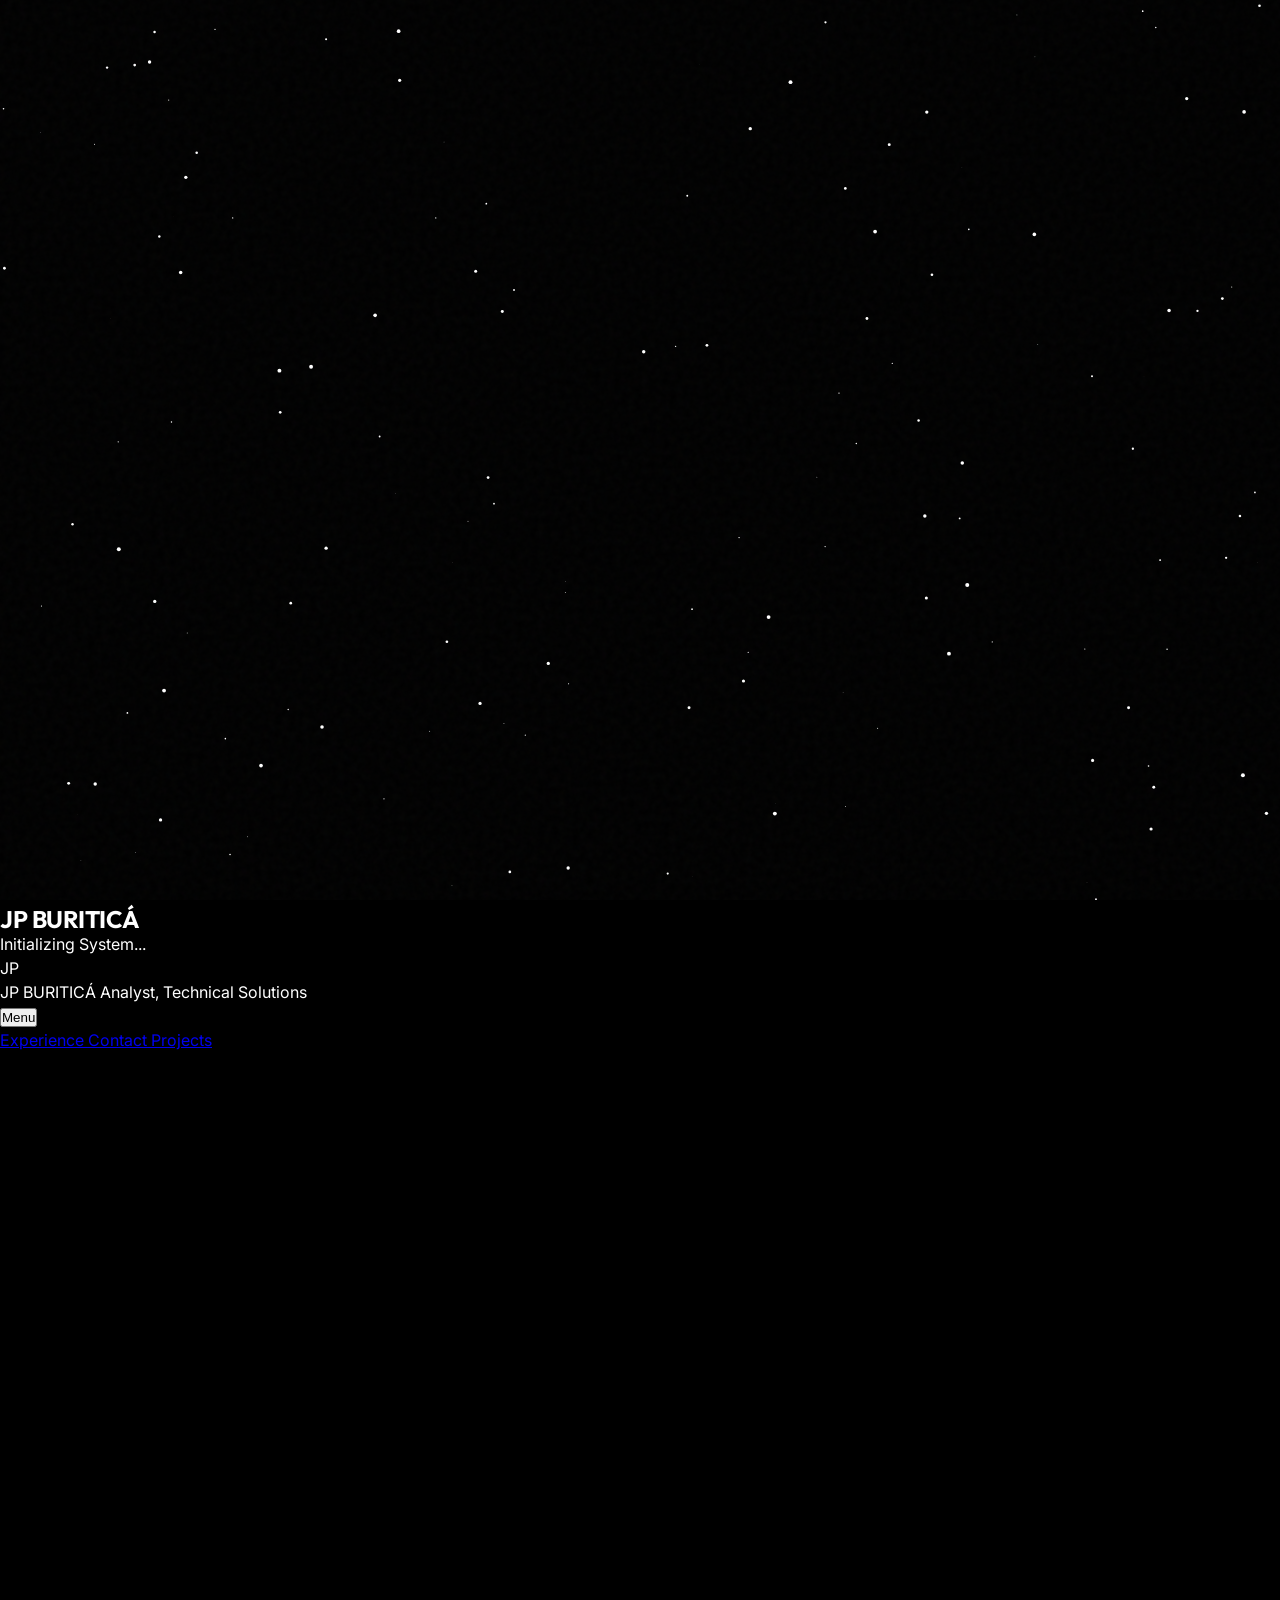
==== commit 84e0de2e: "Add files via upload" ====
--- a/index.html
+++ b/index.html
@@ -9,6 +9,9 @@
     <script src="https://cdnjs.cloudflare.com/ajax/libs/three.js/r128/three.min.js"></script>
     <script src="https://cdn.jsdelivr.net/npm/three@0.128.0/examples/js/loaders/FontLoader.js"></script>
     <script src="https://cdn.jsdelivr.net/npm/three@0.128.0/examples/js/geometries/TextGeometry.js"></script>
+    <link rel="preconnect" href="https://fonts.googleapis.com">
+    <link rel="preconnect" href="https://fonts.gstatic.com" crossorigin>
+    <link href="https://fonts.googleapis.com/css2?family=Instrument+Serif:ital@0;1&family=Inter:wght@100..900&family=Outfit:wght@100..900&display=swap" rel="stylesheet">
     <script src="https://unpkg.com/lucide@latest"></script>
 
     <script>
@@ -17,11 +20,12 @@
                 extend: {
                     fontFamily: {
                         sans: ['Inter', 'sans-serif'],
-                        serif: ['Playfair Display', 'serif'],
+                        serif: ['Instrument Serif', 'serif'],
+                        display: ['Outfit', 'sans-serif'],
                     },
                     colors: {
                         premium: {
-                            dark: '#121212',
+                            dark: '#000000',
                             charcoal: '#181A1D',
                             accent: '#1A1F71', // Sophisticated Visa Blue
                             accentLight: '#2F358C',
@@ -52,7 +56,9 @@
 </head>
 
 <body class="selection:bg-white selection:text-black bg-premium-dark">
-    <canvas id="particle-canvas" class="fixed inset-0 pointer-events-none z-[3000]"></canvas>
+    <div class="noise-overlay"></div>
+
+    <canvas id="particle-canvas" class="fixed inset-0 pointer-events-none z-[3000] opacity-80"></canvas>
 
     <div id="intro-overlay"
         class="fixed inset-0 bg-premium-dark z-[2000] flex flex-col items-center justify-center cursor-pointer transition-all duration-[1s] ease-[cubic-bezier(0.85,0,0.15,1)]">
@@ -62,9 +68,9 @@
                 <div id="three-logo-container" class="relative z-10 w-full h-full"></div>
             </div>
             <div class="space-y-6">
-                <h2 class="text-xs tracking-[1em] font-medium uppercase text-white/40 ml-[1em]">JP BURITICÁ</h2>
-                <div class="h-px w-12 bg-white/20 mx-auto"></div>
-                <p id="initialize-text" class="text-[9px] tracking-[0.4em] font-bold uppercase text-white/20">
+                <h2 class="text-xs tracking-[1em] font-medium uppercase text-white/60 ml-[1em]">JP BURITICÁ</h2>
+                <div class="h-px w-12 bg-white/40 mx-auto"></div>
+                <p id="initialize-text" class="text-[9px] tracking-[0.4em] font-bold uppercase text-white/40">
                     Initializing System...
                 </p>
             </div>
@@ -88,7 +94,7 @@
                     class="header-text text-[13px] font-bold tracking-[0.3em] uppercase transition-colors duration-500 leading-none">JP
                     BURITICÁ</span>
                 <span
-                    class="header-text text-[8px] tracking-[0.2em] uppercase font-medium mt-1.5 transition-colors duration-500 opacity-40">Analyst, Technical Solutions</span>
+                    class="header-text text-[8px] tracking-[0.2em] uppercase font-medium mt-1.5 transition-colors duration-500 text-white">Analyst, Technical Solutions</span>
             </div>
         </div>
 
@@ -132,47 +138,44 @@
                             <img src="https://lh3.googleusercontent.com/d/1o2G0PF8h4YiGlKuTLpi59YhQy2DR4-Q4"
                                 class="w-full h-full object-cover grayscale opacity-80 brightness-90 transition-all duration-[2s] group-hover:grayscale-0 group-hover:opacity-100 group-hover:scale-105"
                                 alt="Juan Pablo Buriticá Portrait">
-                            <div
-                                class="absolute inset-0 bg-gradient-to-t from-premium-dark/80 via-transparent to-transparent">
-                            </div>
-                            <div class="absolute bottom-12 left-10 space-y-4">
+                            <div class="absolute bottom-12 left-10 space-y-6">
                                 <div class="flex items-center gap-4">
-                                    <div class="w-8 h-px bg-white/40"></div>
-                                    <p class="text-[9px] tracking-[0.4em] uppercase font-bold text-white/60">Analyst, Technical Solutions</p>
+                                    <div class="w-8 h-px bg-white/80"></div>
+                                    <p class="text-[9px] tracking-[0.4em] uppercase font-bold text-white font-display">Analyst, Technical Solutions</p>
                                 </div>
-                                <h1 class="text-6xl tracking-premium-tight uppercase leading-[0.85] font-light">
-                                    JUAN PABLO<br><span class="font-bold">BURITICÁ</span>
+                                <h1 class="text-7xl tracking-tight leading-[0.9] font-normal text-white">
+                                    JUAN PABLO<br><span class="font-serif italic text-white/90">BURITICÁ</span>
                                 </h1>
                             </div>
                         </div>
                         
                         <div class="px-2">
-                             <h4 class="text-[10px] uppercase tracking-premium-wide font-bold text-white/30 mb-4">Academic Background</h4>
-                             <p class="text-[13px] font-light text-white/70 tracking-wide border-l border-premium-accent/40 pl-4">
+                             <h4 class="text-[10px] uppercase tracking-premium-wide font-bold text-white/50 mb-4 font-display">Academic Background</h4>
+                             <p class="text-[14px] font-light text-white/95 tracking-wide border-l border-premium-accent/40 pl-4 font-display">
                                 <span class="font-bold text-white">MSc in Artificial Intelligence</span><br>
-                                Universidad de los Andes (2025 — 2026 · In Progress)
+                                <span class="text-white/80">Universidad de los Andes (2025 — 2026 · In Progress)</span>
                              </p>
                         </div>
 
                         <!-- Refined Skills Grid -->
                         <div class="grid grid-cols-2 gap-x-12 gap-y-16 pt-16 border-t border-white/10 relative">
-                            <div class="absolute -top-px left-0 w-16 h-px bg-white/40"></div>
+                            <div class="absolute -top-px left-0 w-16 h-px bg-white/60"></div>
                             <div class="space-y-12">
-                                <h4 class="text-[10px] uppercase tracking-premium-wide font-bold text-white/40">Technical Core</h4>
-                                <ul class="space-y-4">
-                                    <li class="text-[13px] font-light text-white/70 tracking-wide border-l border-white/10 pl-4 hover:border-premium-accent transition-all">REST APIs, Java, C/C++</li>
-                                    <li class="text-[13px] font-light text-white/70 tracking-wide border-l border-white/10 pl-4 hover:border-premium-accent transition-all">Cybersource / Auth.net</li>
-                                    <li class="text-[13px] font-light text-white/70 tracking-wide border-l border-white/10 pl-4 hover:border-premium-accent transition-all">SQL (Data Validation)</li>
-                                    <li class="text-[13px] font-light text-white/70 tracking-wide border-l border-white/10 pl-4 hover:border-premium-accent transition-all">ERP & CRM Systems</li>
+                                <h4 class="text-[10px] uppercase tracking-premium-wide font-bold text-white/50 font-display">Technical Core</h4>
+                                <ul class="space-y-5">
+                                    <li class="text-[13px] font-light text-white/90 tracking-wide border-l border-white/10 pl-4 hover:border-premium-accent transition-all font-display">REST APIs, Java, C/C++</li>
+                                    <li class="text-[13px] font-light text-white/90 tracking-wide border-l border-white/10 pl-4 hover:border-premium-accent transition-all font-display">Cybersource / Auth.net</li>
+                                    <li class="text-[13px] font-light text-white/90 tracking-wide border-l border-white/10 pl-4 hover:border-premium-accent transition-all font-display">SQL (Data Validation)</li>
+                                    <li class="text-[13px] font-light text-white/90 tracking-wide border-l border-white/10 pl-4 hover:border-premium-accent transition-all font-display">ERP & CRM Systems</li>
                                 </ul>
                             </div>
                             <div class="space-y-12">
-                                <h4 class="text-[10px] uppercase tracking-premium-wide font-bold text-white/40">Solutions & Data</h4>
-                                <ul class="space-y-4">
-                                    <li class="text-[13px] font-light text-white/70 tracking-wide border-l border-white/10 pl-4 hover:border-premium-accent transition-all">Level-3 Technical Support</li>
-                                    <li class="text-[13px] font-light text-white/70 tracking-wide border-l border-white/10 pl-4 hover:border-premium-accent transition-all">Power BI & Analytics</li>
-                                    <li class="text-[13px] font-light text-white/70 tracking-wide border-l border-white/10 pl-4 hover:border-premium-accent transition-all">Workflow Automation</li>
-                                    <li class="text-[13px] font-light text-white/70 tracking-wide border-l border-white/10 pl-4 hover:border-premium-accent transition-all">Applied AI (MSc Focused)</li>
+                                <h4 class="text-[10px] uppercase tracking-premium-wide font-bold text-white/50 font-display">Solutions & Data</h4>
+                                <ul class="space-y-5">
+                                    <li class="text-[13px] font-light text-white/90 tracking-wide border-l border-white/10 pl-4 hover:border-premium-accent transition-all font-display">Level-3 Technical Support</li>
+                                    <li class="text-[13px] font-light text-white/90 tracking-wide border-l border-white/10 pl-4 hover:border-premium-accent transition-all font-display">Power BI & Analytics</li>
+                                    <li class="text-[13px] font-light text-white/90 tracking-wide border-l border-white/10 pl-4 hover:border-premium-accent transition-all font-display">Workflow Automation</li>
+                                    <li class="text-[13px] font-light text-white/90 tracking-wide border-l border-white/10 pl-4 hover:border-premium-accent transition-all font-display">Applied AI (MSc Focused)</li>
                                 </ul>
                             </div>
                         </div>
@@ -180,14 +183,14 @@
 
                     <div class="space-y-32 pt-16 lg:pt-32">
                         <div class="relative">
-                            <p class="text-4xl font-light text-white/90 leading-tight tracking-premium-tight">
-                                Resolving high-complexity <span class="font-serif italic">Level-3 incidents</span> and ensuring technical reliability within the global Cybersource ecosystem.
+                            <p class="text-5xl font-light text-white/95 leading-[1.2] tracking-tight font-display">
+                                Resolving high-complexity <span class="font-serif italic text-white">Level-3 incidents</span> and ensuring technical reliability within the global Cybersource ecosystem.
                             </p>
                         </div>
 
                         <div class="space-y-16">
                             <div class="flex items-center justify-between border-b border-white/5 pb-6">
-                                <h3 id="curriculum-section" class="text-[11px] uppercase tracking-premium-wide font-bold text-white/30 scroll-mt-40">Curriculum Vitae</h3>
+                                <h3 id="curriculum-section" class="text-[11px] uppercase tracking-premium-wide font-bold text-white/50 scroll-mt-40">Curriculum Vitae</h3>
                                 <a href="https://drive.google.com/uc?export=download&id=1TKG00hrfge-rzBQvMB8kqTWKdrwEXma-" class="flex items-center gap-3 px-5 py-2.5 rounded-full border border-white/10 hover:border-premium-accent/50 hover:bg-premium-accent/5 text-[9px] uppercase tracking-[0.2em] font-bold text-white transition-all group">
                                     <i data-lucide="download" class="w-3.5 h-3.5 text-premium-accent group-hover:-translate-y-0.5 transition-transform"></i>
                                     Download CV
@@ -208,16 +211,16 @@
                 <div class="grid lg:grid-cols-12 gap-32 items-stretch">
                     <div class="lg:col-span-5 flex flex-col justify-center space-y-20">
                         <div class="space-y-10">
-                            <h2 class="text-8xl font-light tracking-premium-tight leading-[0.85] text-premium-dark">
+                            <h2 class="text-9xl font-light tracking-tighter leading-[0.8] text-premium-dark uppercase">
                                 LET'S<br>
-                                <span class="font-serif italic">WORK</span><br>
+                                <span class="font-serif italic lowercase">work</span><br>
                                 TOGETHER
                             </h2>
-                            <p class="text-xl font-light text-premium-dark/60 max-w-sm">Resolving complex global incidents and providing expert Level-3 technical support at <a href="https://www.visa.com" target="_blank" class="text-premium-accent font-bold hover:underline decoration-premium-accent underline-offset-4">Visa</a>.</p>
-                        </div>
-                        <div class="pt-12 border-t border-premium-dark/5 space-y-16">
+                            <p class="text-xl font-light text-premium-dark/80 max-w-sm font-display">Resolving complex global incidents and providing expert Level-3 technical support at <a href="https://www.visa.com" target="_blank" class="text-premium-accent font-bold hover:underline decoration-premium-accent underline-offset-4">Visa</a>.</p>
+                        </div>
+                        <div class="pt-12 border-t border-premium-dark/10 space-y-16">
                             <div>
-                                <p class="text-[9px] uppercase tracking-premium-wide font-bold opacity-30 mb-4">Direct Message</p>
+                                <p class="text-[9px] uppercase tracking-premium-wide font-bold opacity-50 mb-4">Direct Message</p>
                                 <a href="mailto:juanpabloburiticaruiz@gmail.com"
                                     class="text-2xl font-medium hover:text-premium-accent transition-colors break-words underline-offset-8 decoration-1">
                                     juanpabloburiticaruiz@gmail.com
@@ -253,21 +256,21 @@
                                     <input type="hidden" name="access_key" value="79050d99-e386-4b36-9686-3fd1b16a1ccd">
 
                                     <div class="space-y-6">
-                                        <label class="text-[10px] uppercase tracking-premium-wide font-bold text-premium-dark/40">Full Name</label>
+                                        <label class="text-[10px] uppercase tracking-premium-wide font-bold text-premium-dark/60">Full Name</label>
                                         <input type="text" name="name" required
-                                            class="w-full bg-transparent border-b border-premium-dark/10 py-5 focus:outline-none focus:border-premium-dark transition-all text-premium-dark text-lg font-light"
+                                            class="w-full bg-transparent border-b border-premium-dark/20 py-5 focus:outline-none focus:border-premium-dark transition-all text-premium-dark text-lg font-light"
                                             placeholder="Enter your full name">
                                     </div>
                                     <div class="space-y-6">
-                                        <label class="text-[10px] uppercase tracking-premium-wide font-bold text-premium-dark/40">Email Address</label>
+                                        <label class="text-[10px] uppercase tracking-premium-wide font-bold text-premium-dark/60">Email Address</label>
                                         <input type="email" name="email" required
-                                            class="w-full bg-transparent border-b border-premium-dark/10 py-5 focus:outline-none focus:border-premium-dark transition-all text-premium-dark text-lg font-light"
+                                            class="w-full bg-transparent border-b border-premium-dark/20 py-5 focus:outline-none focus:border-premium-dark transition-all text-premium-dark text-lg font-light"
                                             placeholder="your@email.com">
                                     </div>
                                     <div class="space-y-6">
-                                        <label class="text-[10px] uppercase tracking-premium-wide font-bold text-premium-dark/40">Project Inquiry</label>
+                                        <label class="text-[10px] uppercase tracking-premium-wide font-bold text-premium-dark/60">Project Inquiry</label>
                                         <textarea name="message" rows="3" required
-                                            class="w-full bg-transparent border-b border-premium-dark/10 py-5 focus:outline-none focus:border-premium-dark transition-all text-premium-dark text-lg font-light resize-none"
+                                            class="w-full bg-transparent border-b border-premium-dark/20 py-5 focus:outline-none focus:border-premium-dark transition-all text-premium-dark text-lg font-light resize-none"
                                             placeholder="Tell me about your project visions..."></textarea>
                                     </div>
                                     <div class="pt-8">
@@ -315,7 +318,7 @@
             { firm: 'Sutherland Global Services', role: 'Senior Associate / Lead – CX & BI Reporting', period: 'Dec 2020 — Oct 2023', desc: 'Led 15+ analytics and BI reporting projects across LATAM, automating dashboards via SQL, DAX, and Power BI.' }
         ];
 
-        let particleColor = 'rgba(255,255,255,0.6)';
+        let particleColor = 'rgba(255,255,255,1)';
 
         const initParticles = () => {
             const canvas = document.getElementById('particle-canvas');
@@ -436,7 +439,7 @@
                 dropdownMenu.classList.remove('bg-white/95');
                 dropdownMenu.classList.add('bg-premium-dark/90', 'backdrop-blur-xl');
                 dropdownMenu.querySelectorAll('.menu-link').forEach(link => link.style.color = '#fff');
-                particleColor = 'rgba(0,0,0,0.4)';
+                particleColor = 'rgba(0,0,0,0.8)';
             } else {
                 // DARK SECTION THEME -> Header becomes WHITE GLASS
                 header.classList.remove('bg-premium-dark/70', 'bg-premium-dark/90', 'bg-premium-dark/95', 'border-white/20');
@@ -454,7 +457,7 @@
                 dropdownMenu.classList.remove('bg-premium-dark/90', 'bg-premium-dark/95');
                 dropdownMenu.classList.add('bg-white/95', 'backdrop-blur-xl');
                 dropdownMenu.querySelectorAll('.menu-link').forEach(link => link.style.color = '#000');
-                particleColor = 'rgba(255,255,255,0.6)';
+                particleColor = 'rgba(255,255,255,1)';
             }
         };
 
@@ -484,12 +487,12 @@
                         <div class="space-y-5">
                             <div class="flex flex-col gap-1">
                                 <div class="flex justify-between items-end">
-                                    <h4 class="text-3xl font-light tracking-premium-tight text-white group-hover:text-premium-accent transition-colors duration-500">${exp.firm}</h4>
-                                    <span class="text-[9px] font-bold text-white/30 uppercase tracking-widest pb-1">${exp.period}</span>
+                                    <h4 class="text-3xl font-light tracking-tight text-white group-hover:text-premium-accent transition-colors duration-500 font-serif lowercase italic">${exp.firm}</h4>
+                                    <span class="text-[9px] font-bold text-white/50 uppercase tracking-widest pb-1 font-display">${exp.period}</span>
                                 </div>
-                                <p class="text-[11px] font-bold uppercase tracking-premium-wide ${isActive ? 'text-premium-accent' : 'text-white/40'} transition-colors">${exp.role}</p>
-                            </div>
-                            <p class="text-[13px] font-light text-white/50 leading-relaxed max-w-lg group-hover:text-white/80 transition-colors duration-500">${exp.desc}</p>
+                                <p class="text-[11px] font-bold uppercase tracking-premium-wide text-white/80 transition-colors font-display">${exp.role}</p>
+                            </div>
+                            <p class="text-[13px] font-light text-white/80 leading-relaxed max-w-lg group-hover:text-white transition-colors duration-500 font-display">${exp.desc}</p>
                         </div>
                     </div>`;
             });
--- a/index.css
+++ b/index.css
@@ -1,7 +1,7 @@
 @import url('https://fonts.googleapis.com/css2?family=Inter:wght@100;300;400;500;600;700;800&family=Playfair+Display:ital,wght@0,400;0,700;1,400&display=swap');
 
 :root {
-    --bg-dark: #121212;
+    --bg-dark: #000000;
     --bg-charcoal: #181A1D;
     --text-primary: #FFFFFF;
     --text-secondary: rgba(255, 255, 255, 0.6);
@@ -23,15 +23,20 @@
     font-family: 'Inter', sans-serif;
     overflow-x: hidden;
     line-height: 1.5;
+    -webkit-font-smoothing: antialiased;
 }
 
-h1, h2, h3, h4, .heading-premium {
-    letter-spacing: -0.04em;
-    line-height: 1.1;
+h1, .font-serif {
+    font-family: 'Instrument Serif', serif;
 }
 
-.font-serif {
-    font-family: 'Playfair Display', serif;
+h2, h3, h4, .font-display {
+    font-family: 'Outfit', sans-serif;
+}
+
+h1, h2, h3, h4 {
+    letter-spacing: -0.02em;
+    line-height: 1.1;
 }
 
 /* Premium Utilities */
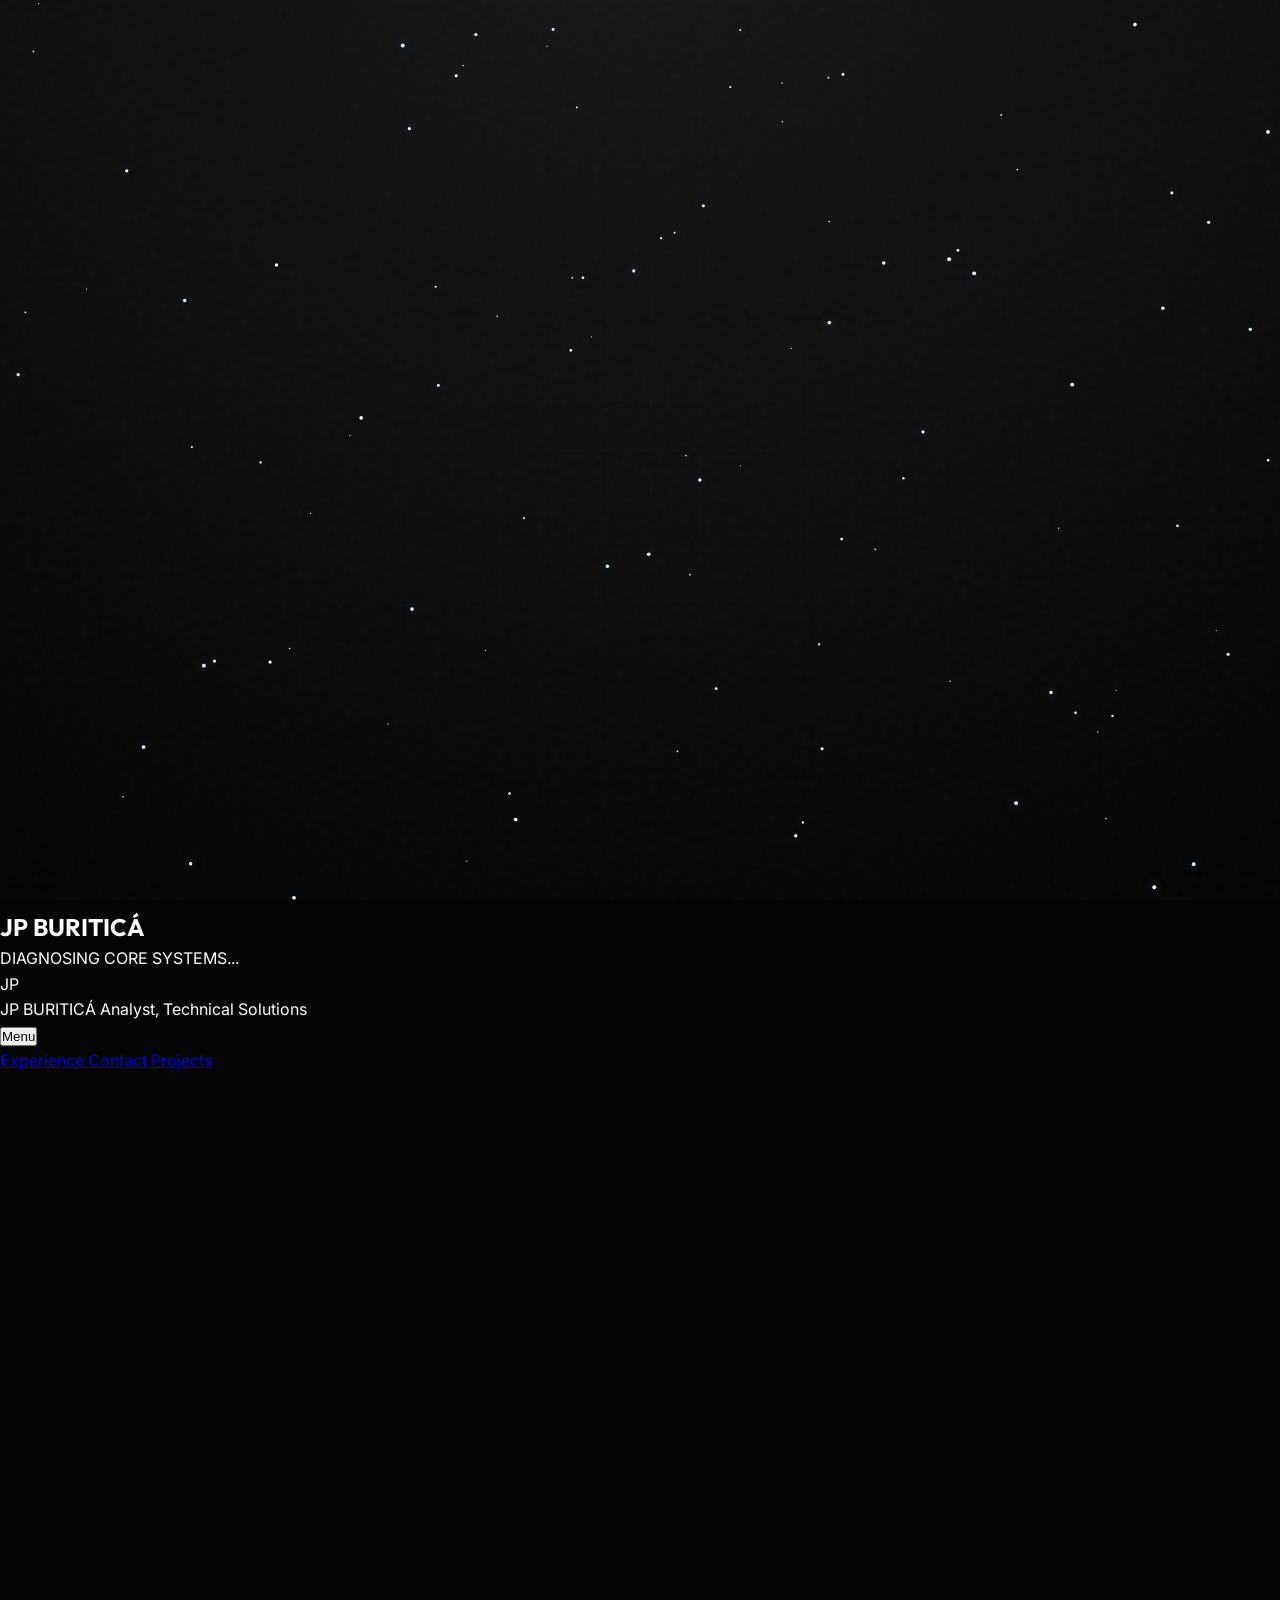
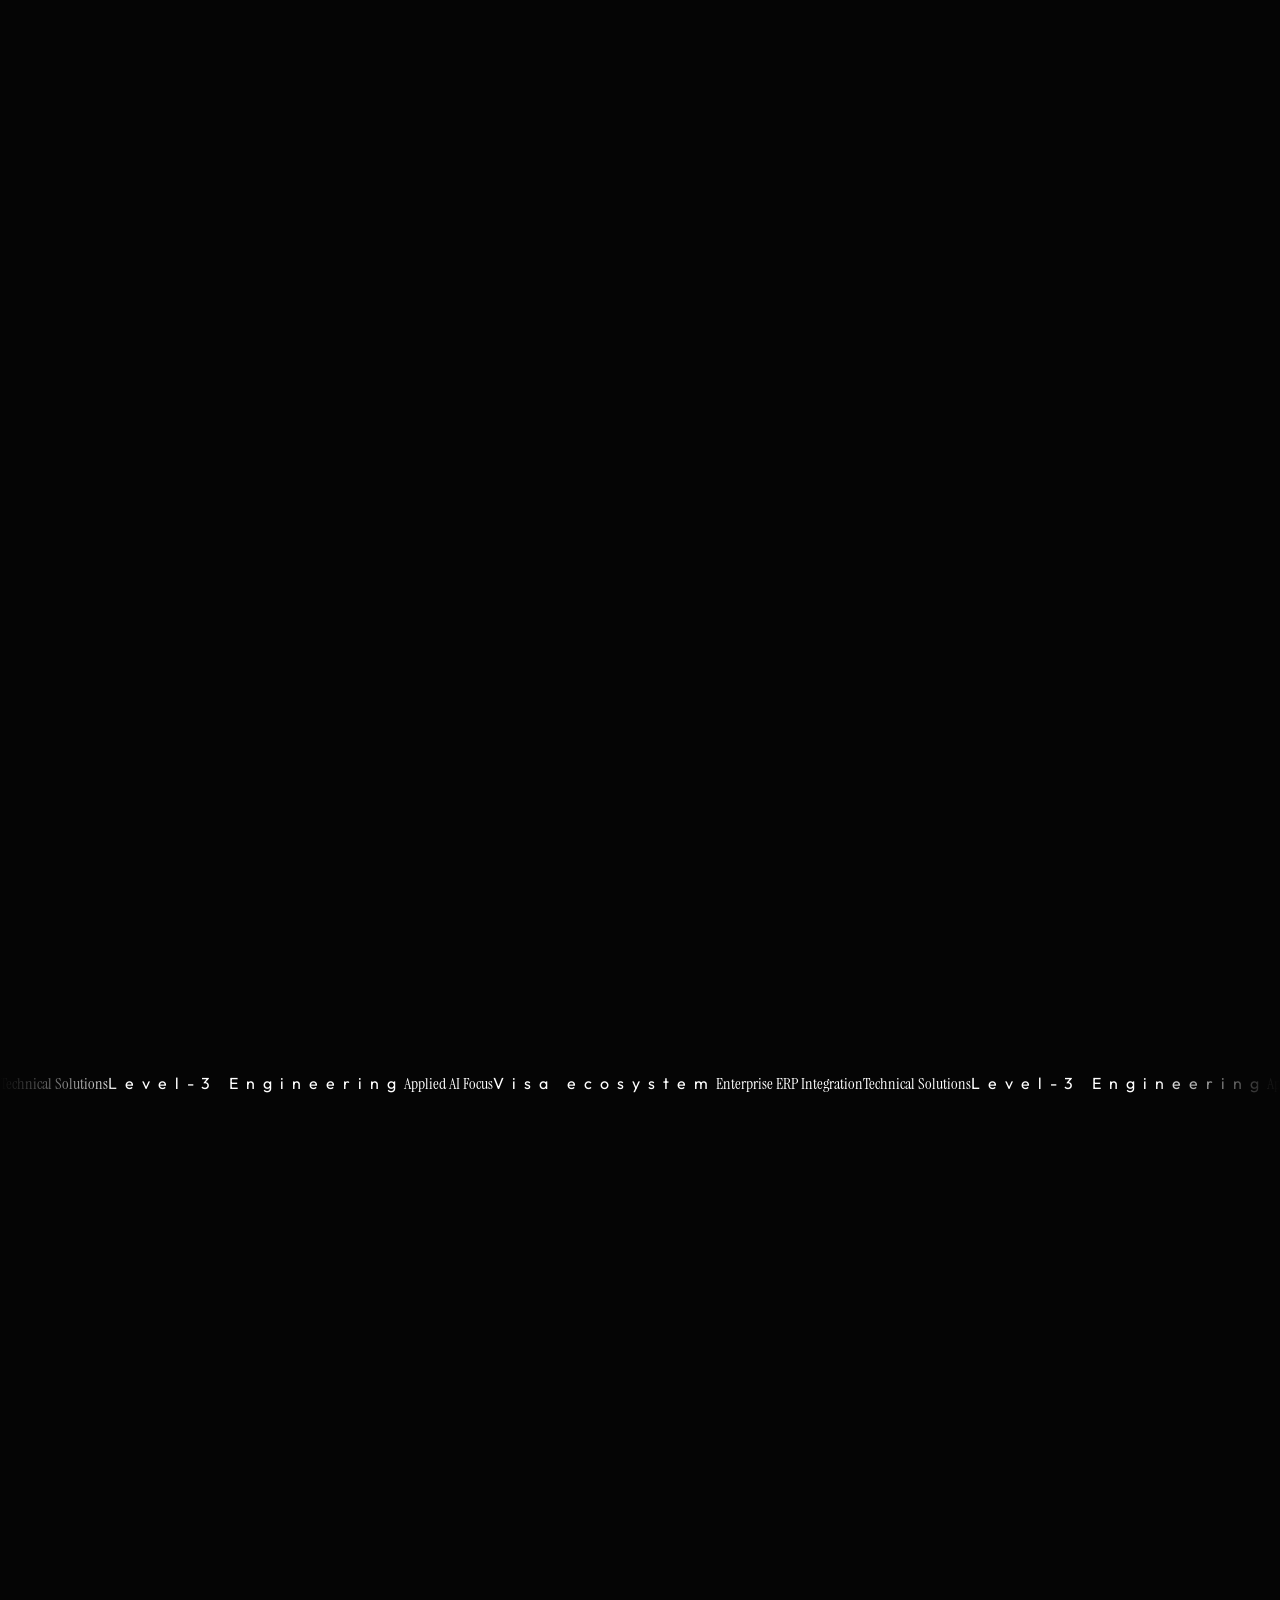
==== commit 2964a806: "Add files via upload" ====
--- a/index.html
+++ b/index.html
@@ -25,27 +25,32 @@
                     },
                     colors: {
                         premium: {
-                            dark: '#000000',
-                            charcoal: '#181A1D',
-                            accent: '#1A1F71', // Sophisticated Visa Blue
-                            accentLight: '#2F358C',
-                            border: 'rgba(255, 255, 255, 0.1)',
-                            glass: 'rgba(255, 255, 255, 0.03)'
+                            dark: '#050505',
+                            charcoal: '#0b0b0c',
+                            accent: '#00579f', // Official Visa Blue
+                            accentLight: '#0071c5',
+                            border: 'rgba(255, 255, 255, 0.08)',
+                            glass: 'rgba(255, 255, 255, 0.02)'
                         }
                     },
                     letterSpacing: {
-                        'premium-tight': '-0.04em',
-                        'premium-wide': '0.4em',
+                        'premium-tight': '-0.05em',
+                        'premium-wide': '0.5em',
                     },
                     animation: {
-                        'slow-rotate': 'slow-rotate 24s linear infinite',
-                        'reveal': 'reveal 0.8s cubic-bezier(0.16, 1, 0.3, 1) forwards',
+                        'slow-rotate': 'slow-rotate 20s linear infinite',
+                        'reveal': 'reveal 1.2s cubic-bezier(0.16, 1, 0.3, 1) forwards',
+                        'float': 'float 6s ease-in-out infinite',
                     },
                     keyframes: {
                         'slow-rotate': { 'from': { transform: 'rotate(45deg)' }, 'to': { transform: 'rotate(405deg)' } },
                         'reveal': {
-                            '0%': { opacity: '0', transform: 'translateY(20px)' },
+                            '0%': { opacity: '0', transform: 'translateY(30px)' },
                             '100%': { opacity: '1', transform: 'translateY(0)' }
+                        },
+                        'float': {
+                            '0%, 100%': { transform: 'translateY(0)' },
+                            '50%': { transform: 'translateY(-20px)' }
                         }
                     }
                 }
@@ -56,9 +61,12 @@
 </head>
 
 <body class="selection:bg-white selection:text-black bg-premium-dark">
+    <div id="scroll-progress"></div>
     <div class="noise-overlay"></div>
-
-    <canvas id="particle-canvas" class="fixed inset-0 pointer-events-none z-[3000] opacity-80"></canvas>
+    <div class="grainy-bg"></div>
+    <div class="scanning-grid" id="hero-grid"></div>
+
+    <canvas id="particle-canvas" class="fixed inset-0 pointer-events-none z-[3000] opacity-40"></canvas>
 
     <div id="intro-overlay"
         class="fixed inset-0 bg-premium-dark z-[2000] flex flex-col items-center justify-center cursor-pointer transition-all duration-[1s] ease-[cubic-bezier(0.85,0,0.15,1)]">
@@ -67,11 +75,13 @@
                 <div class="absolute inset-0 rotate-45 border border-white/20 animate-slow-rotate"></div>
                 <div id="three-logo-container" class="relative z-10 w-full h-full"></div>
             </div>
-            <div class="space-y-6">
-                <h2 class="text-xs tracking-[1em] font-medium uppercase text-white/60 ml-[1em]">JP BURITICÁ</h2>
-                <div class="h-px w-12 bg-white/40 mx-auto"></div>
-                <p id="initialize-text" class="text-[9px] tracking-[0.4em] font-bold uppercase text-white/40">
-                    Initializing System...
+            <div class="space-y-6 w-64">
+                <h2 class="text-xs tracking-[1.2em] font-medium uppercase text-white/60 ml-[1.2em] scramble-text" data-value="JP BURITICÁ">JP BURITICÁ</h2>
+                <div class="h-px bg-white/10 w-full overflow-hidden relative">
+                    <div id="loading-bar-fill" class="absolute top-0 left-0 h-full w-0 bg-premium-accent transition-all duration-300"></div>
+                </div>
+                <p id="initialize-text" class="text-[10px] tracking-[0.6em] font-bold uppercase text-white/40">
+                    DIAGNOSING CORE SYSTEMS...
                 </p>
             </div>
         </div>
@@ -134,48 +144,66 @@
                 <div class="grid lg:grid-cols-2 gap-24 items-start">
                     <div class="space-y-16">
                         <div
-                            class="relative aspect-[4/5] w-full bg-premium-charcoal overflow-hidden rounded-2xl border border-white/5 group shadow-2xl">
+                            class="reveal-image-wrapper relative aspect-[4/5] w-full bg-premium-charcoal rounded-[3rem] border border-white/5 group shadow-2xl overflow-hidden">
                             <img src="https://lh3.googleusercontent.com/d/1o2G0PF8h4YiGlKuTLpi59YhQy2DR4-Q4"
-                                class="w-full h-full object-cover grayscale opacity-80 brightness-90 transition-all duration-[2s] group-hover:grayscale-0 group-hover:opacity-100 group-hover:scale-105"
+                                class="w-full h-full object-cover grayscale opacity-80 scale-110 transition-all duration-300 group-hover:grayscale-0 group-hover:opacity-100 group-hover:scale-105 parallax-portrait"
                                 alt="Juan Pablo Buriticá Portrait">
-                            <div class="absolute bottom-12 left-10 space-y-6">
-                                <div class="flex items-center gap-4">
-                                    <div class="w-8 h-px bg-white/80"></div>
-                                    <p class="text-[9px] tracking-[0.4em] uppercase font-bold text-white font-display">Analyst, Technical Solutions</p>
+                            <div class="absolute bottom-16 left-12 space-y-8 pointer-events-none z-20">
+                                <div class="section-tag">
+                                    <p class="text-[11px] tracking-widest-premium uppercase font-bold text-white font-display">Analyst, Technical Solutions</p>
                                 </div>
-                                <h1 class="text-7xl tracking-tight leading-[0.9] font-normal text-white">
-                                    JUAN PABLO<br><span class="font-serif italic text-white/90">BURITICÁ</span>
+                                <h1 class="text-8xl tracking-premium leading-[0.85] font-normal text-white scramble-text" data-value="JUAN PABLO">
+                                    JUAN PABLO<br><span class="font-serif italic text-premium-accent scramble-text" data-value="BURITICÁ">BURITICÁ</span>
                                 </h1>
                             </div>
                         </div>
+
+                        <!-- Technical Terminal -->
+                        <div class="terminal-window shimmer-border reveal-on-scroll">
+                            <div class="terminal-header">
+                                <div class="terminal-dot bg-red-500/50"></div>
+                                <div class="terminal-dot bg-yellow-500/50"></div>
+                                <div class="terminal-dot bg-green-500/50"></div>
+                                <span class="text-[9px] uppercase tracking-widest text-white/20 ml-2 font-display">system_status_console</span>
+                            </div>
+                            <div class="terminal-body font-mono" id="terminal-logs">
+                                <div>> initializing_engine_v3.4...</div>
+                                <div class="text-premium-accent">> auth_granted: tech_solutions_analyst</div>
+                                <div>> location: cybersource_ecosystem</div>
+                                <div>> focus: level_3_incident_resolution</div>
+                                <div>> current_status: <span class="animate-pulse text-green-400">active</span><span class="terminal-cursor"></span></div>
+                            </div>
+                        </div>
                         
-                        <div class="px-2">
-                             <h4 class="text-[10px] uppercase tracking-premium-wide font-bold text-white/50 mb-4 font-display">Academic Background</h4>
-                             <p class="text-[14px] font-light text-white/95 tracking-wide border-l border-premium-accent/40 pl-4 font-display">
-                                <span class="font-bold text-white">MSc in Artificial Intelligence</span><br>
-                                <span class="text-white/80">Universidad de los Andes (2025 — 2026 · In Progress)</span>
-                             </p>
+                        <div class="px-4 space-y-6">
+                             <h4 class="text-[11px] uppercase tracking-widest-premium font-bold text-white/40 font-display">Academic Background</h4>
+                             <div class="group cursor-default">
+                                 <p class="text-[16px] font-light text-white/95 tracking-wide border-l-2 border-premium-accent pl-6 py-2 transition-all group-hover:pl-8 font-display">
+                                    <span class="font-bold text-white text-lg">MSc in Artificial Intelligence</span><br>
+                                    <span class="text-white/60 text-sm">Universidad de los Andes (2025 — 2026 · In Progress)</span>
+                                 </p>
+                             </div>
                         </div>
 
                         <!-- Refined Skills Grid -->
-                        <div class="grid grid-cols-2 gap-x-12 gap-y-16 pt-16 border-t border-white/10 relative">
-                            <div class="absolute -top-px left-0 w-16 h-px bg-white/60"></div>
+                        <div class="grid grid-cols-2 gap-x-12 gap-y-16 pt-16 border-t border-white/5 relative">
+                            <div class="absolute -top-px left-0 w-24 h-px bg-premium-accent"></div>
                             <div class="space-y-12">
-                                <h4 class="text-[10px] uppercase tracking-premium-wide font-bold text-white/50 font-display">Technical Core</h4>
-                                <ul class="space-y-5">
-                                    <li class="text-[13px] font-light text-white/90 tracking-wide border-l border-white/10 pl-4 hover:border-premium-accent transition-all font-display">REST APIs, Java, C/C++</li>
-                                    <li class="text-[13px] font-light text-white/90 tracking-wide border-l border-white/10 pl-4 hover:border-premium-accent transition-all font-display">Cybersource / Auth.net</li>
-                                    <li class="text-[13px] font-light text-white/90 tracking-wide border-l border-white/10 pl-4 hover:border-premium-accent transition-all font-display">SQL (Data Validation)</li>
-                                    <li class="text-[13px] font-light text-white/90 tracking-wide border-l border-white/10 pl-4 hover:border-premium-accent transition-all font-display">ERP & CRM Systems</li>
+                                <h4 class="text-[11px] uppercase tracking-widest-premium font-bold text-white/30 font-display">Technical Core</h4>
+                                <ul class="space-y-6">
+                                    <li class="text-[14px] font-light text-white/80 tracking-wide border-l border-white/5 pl-5 hover:border-premium-accent transition-all hover:text-white font-display">REST APIs, Java, C/C++</li>
+                                    <li class="text-[14px] font-light text-white/80 tracking-wide border-l border-white/5 pl-5 hover:border-premium-accent transition-all hover:text-white font-display">Cybersource / Auth.net</li>
+                                    <li class="text-[14px] font-light text-white/80 tracking-wide border-l border-white/5 pl-5 hover:border-premium-accent transition-all hover:text-white font-display">SQL (Data Validation)</li>
+                                    <li class="text-[14px] font-light text-white/80 tracking-wide border-l border-white/5 pl-5 hover:border-premium-accent transition-all hover:text-white font-display">ERP & CRM Systems</li>
                                 </ul>
                             </div>
                             <div class="space-y-12">
-                                <h4 class="text-[10px] uppercase tracking-premium-wide font-bold text-white/50 font-display">Solutions & Data</h4>
-                                <ul class="space-y-5">
-                                    <li class="text-[13px] font-light text-white/90 tracking-wide border-l border-white/10 pl-4 hover:border-premium-accent transition-all font-display">Level-3 Technical Support</li>
-                                    <li class="text-[13px] font-light text-white/90 tracking-wide border-l border-white/10 pl-4 hover:border-premium-accent transition-all font-display">Power BI & Analytics</li>
-                                    <li class="text-[13px] font-light text-white/90 tracking-wide border-l border-white/10 pl-4 hover:border-premium-accent transition-all font-display">Workflow Automation</li>
-                                    <li class="text-[13px] font-light text-white/90 tracking-wide border-l border-white/10 pl-4 hover:border-premium-accent transition-all font-display">Applied AI (MSc Focused)</li>
+                                <h4 class="text-[11px] uppercase tracking-widest-premium font-bold text-white/30 font-display">Solutions & Data</h4>
+                                <ul class="space-y-6">
+                                    <li class="text-[14px] font-light text-white/80 tracking-wide border-l border-white/5 pl-5 hover:border-premium-accent transition-all hover:text-white font-display">Level-3 Technical Support</li>
+                                    <li class="text-[14px] font-light text-white/80 tracking-wide border-l border-white/5 pl-5 hover:border-premium-accent transition-all hover:text-white font-display">Power BI & Analytics</li>
+                                    <li class="text-[14px] font-light text-white/80 tracking-wide border-l border-white/5 pl-5 hover:border-premium-accent transition-all hover:text-white font-display">Workflow Automation</li>
+                                    <li class="text-[14px] font-light text-white/80 tracking-wide border-l border-white/5 pl-5 hover:border-premium-accent transition-all hover:text-white font-display">Applied AI Focus</li>
                                 </ul>
                             </div>
                         </div>
@@ -190,9 +218,9 @@
 
                         <div class="space-y-16">
                             <div class="flex items-center justify-between border-b border-white/5 pb-6">
-                                <h3 id="curriculum-section" class="text-[11px] uppercase tracking-premium-wide font-bold text-white/50 scroll-mt-40">Curriculum Vitae</h3>
-                                <a href="https://drive.google.com/uc?export=download&id=1TKG00hrfge-rzBQvMB8kqTWKdrwEXma-" class="flex items-center gap-3 px-5 py-2.5 rounded-full border border-white/10 hover:border-premium-accent/50 hover:bg-premium-accent/5 text-[9px] uppercase tracking-[0.2em] font-bold text-white transition-all group">
-                                    <i data-lucide="download" class="w-3.5 h-3.5 text-premium-accent group-hover:-translate-y-0.5 transition-transform"></i>
+                                <h3 id="curriculum-section" class="text-[11px] uppercase tracking-widest-premium font-bold text-white/30 scroll-mt-40">Personnel Dossier</h3>
+                                <a href="https://drive.google.com/uc?export=download&id=1TKG00hrfge-rzBQvMB8kqTWKdrwEXma-" class="flex items-center gap-3 px-6 py-3 rounded-full border border-premium-accent/30 hover:bg-premium-accent/10 text-[10px] uppercase tracking-widest-premium font-bold text-white transition-all group shimmer-text">
+                                    <i data-lucide="download" class="w-4 h-4 text-premium-accent group-hover:-translate-y-1 transition-transform"></i>
                                     Download CV
                                 </a>
                             </div>
@@ -201,6 +229,124 @@
                             </div>
                         </div>
                     </div>
+                </div>
+            </div>
+        </section>
+
+        <!-- Capabilities Section -->
+        <section id="capabilities" class="py-48 px-6 relative z-10">
+            <div class="container mx-auto max-w-6xl reveal-on-scroll">
+                <div class="flex flex-col md:flex-row md:items-end justify-between gap-12 mb-32">
+                    <div class="space-y-6">
+                        <div class="section-tag">
+                            <span class="text-[11px] uppercase tracking-widest-premium font-bold text-white/40 font-display">Services & Expertise</span>
+                        </div>
+                        <h2 class="text-8xl font-normal tracking-premium leading-[0.85]">SYSTEM<br><span class="font-serif italic text-premium-accent">CAPABILITIES</span></h2>
+                    </div>
+                    <p class="text-white/40 max-w-xs font-display text-sm leading-relaxed">Bridging the gap between complex engineering requirements and elegant technical solutions.</p>
+                </div>
+
+                <div class="grid md:grid-cols-3 gap-8">
+                    <div class="cap-card group">
+                        <div class="cap-icon-box">
+                            <i data-lucide="layers" class="w-6 h-6 transition-transform"></i>
+                        </div>
+                        <h3 class="text-2xl font-serif italic mb-4">Enterprise Integration</h3>
+                        <p class="text-white/50 font-light leading-relaxed font-display">Architecting robust bridges between SaaS ecosystems and legacy ERP systems using RESTful architectures.</p>
+                    </div>
+
+                    <div class="cap-card group">
+                        <div class="cap-icon-box">
+                            <i data-lucide="terminal" class="w-6 h-6 transition-transform"></i>
+                        </div>
+                        <h3 class="text-2xl font-serif italic mb-4">Level-3 Engineering</h3>
+                        <p class="text-white/50 font-light leading-relaxed font-display">Deep-dive incident resolution within payment gateway ecosystems, ensuring sub-second reliability at scale.</p>
+                    </div>
+
+                    <div class="cap-card group">
+                        <div class="cap-icon-box">
+                            <i data-lucide="brain-circuit" class="w-6 h-6 transition-transform"></i>
+                        </div>
+                        <h3 class="text-2xl font-serif italic mb-4">Applied AI Solutions</h3>
+                        <p class="text-white/50 font-light leading-relaxed font-display">Implementing reinforcement learning and neural network architectures for predictive data validation cycles.</p>
+                    </div>
+                </div>
+            </div>
+        </section>
+
+        <!-- Infinite Marquee Section -->
+        <section class="py-20 border-y border-white/5 bg-premium-charcoal/30 overflow-hidden marquee-container">
+            <div class="animate-marquee flex items-center gap-24 py-4">
+                <span class="text-4xl font-serif italic text-white/20 whitespace-nowrap">Technical Solutions</span>
+                <span class="text-4xl font-display font-bold uppercase tracking-widest-premium text-premium-accent whitespace-nowrap">Level-3 Engineering</span>
+                <span class="text-4xl font-serif italic text-white/20 whitespace-nowrap">Applied AI Focus</span>
+                <span class="text-4xl font-display font-bold uppercase tracking-widest-premium text-white/80 whitespace-nowrap">Visa ecosystem</span>
+                <span class="text-4xl font-serif italic text-white/20 whitespace-nowrap">Enterprise ERP Integration</span>
+                <!-- Double for seamless loop -->
+                <span class="text-4xl font-serif italic text-white/20 whitespace-nowrap">Technical Solutions</span>
+                <span class="text-4xl font-display font-bold uppercase tracking-widest-premium text-premium-accent whitespace-nowrap">Level-3 Engineering</span>
+                <span class="text-4xl font-serif italic text-white/20 whitespace-nowrap">Applied AI Focus</span>
+                <span class="text-4xl font-display font-bold uppercase tracking-widest-premium text-white/80 whitespace-nowrap">Visa ecosystem</span>
+                <span class="text-4xl font-serif italic text-white/20 whitespace-nowrap">Enterprise ERP Integration</span>
+            </div>
+        </section>
+
+        <!-- Section: Featured Spotlight -->
+        <section id="projects-spotlight" class="py-48 px-6 relative z-10">
+            <div class="container mx-auto max-w-6xl reveal-on-scroll">
+                <div class="flex flex-col md:flex-row md:items-end justify-between gap-12 mb-32">
+                    <div class="space-y-6">
+                        <div class="section-tag">
+                            <span class="text-[11px] uppercase tracking-widest-premium font-bold text-white/40 font-display">Craft & Innovation</span>
+                        </div>
+                        <h2 class="text-8xl font-normal tracking-premium leading-[0.85]">FEATURED<br><span class="font-serif italic text-premium-accent">SPOTLIGHT</span></h2>
+                    </div>
+                    <a href="master.html" class="flex items-center gap-4 group mb-4">
+                        <span class="text-[11px] uppercase tracking-widest-premium font-bold border-b border-white/20 pb-2 transition-all group-hover:border-premium-accent font-display">View Archive</span>
+                        <div class="p-4 rounded-full border border-white/10 group-hover:scale-110 group-hover:border-premium-accent transition-all">
+                            <i data-lucide="arrow-right" class="w-5 h-5 group-hover:translate-x-1 transition-transform"></i>
+                        </div>
+                    </a>
+                </div>
+
+                <div class="grid lg:grid-cols-2 gap-12">
+                    <!-- Project 1 -->
+                    <a href="https://juanburitica.github.io/calculadora-indices/" target="_blank"
+                       class="project-card-premium tilt-card group relative p-16 rounded-[4rem] border border-white/5 bg-premium-charcoal/50 overflow-hidden shadow-2xl transition-all duration-700 hover:scale-[1.02] hover:border-premium-accent/30">
+                        <div class="absolute top-12 right-12 opacity-0 group-hover:opacity-100 transition-all duration-500">
+                             <i data-lucide="external-link" class="w-8 h-8 text-premium-accent"></i>
+                        </div>
+                        <div class="space-y-12 relative z-10">
+                            <span class="text-[10px] font-bold text-premium-accent uppercase tracking-widest-premium font-display">01 / Health Tech</span>
+                            <div class="space-y-4">
+                                <h3 class="text-5xl font-serif italic lowercase text-white group-hover:translate-x-2 transition-transform duration-700">Body Index Calculator</h3>
+                                <p class="text-white/50 text-xl font-light leading-relaxed max-w-sm font-display">Advanced BMI and BMR analysis with a high-fidelity interface for precise physiological monitoring.</p>
+                            </div>
+                            <div class="flex items-center gap-3">
+                                <div class="w-2 h-2 rounded-full bg-premium-accent animate-pulse"></div>
+                                <span class="text-[10px] font-bold uppercase tracking-widest-premium text-white/40 font-display">Live Implementation</span>
+                            </div>
+                        </div>
+                    </a>
+
+                    <!-- Project 2 -->
+                    <a href="https://juanburitica.github.io/Q-Learning/" target="_blank"
+                       class="project-card-premium tilt-card group relative p-16 rounded-[4rem] border border-white/5 bg-premium-charcoal/50 overflow-hidden shadow-2xl transition-all duration-700 hover:scale-[1.02] hover:border-premium-accent/30">
+                        <div class="absolute top-12 right-12 opacity-0 group-hover:opacity-100 transition-all duration-500">
+                             <i data-lucide="external-link" class="w-8 h-8 text-premium-accent"></i>
+                        </div>
+                        <div class="space-y-12 relative z-10">
+                            <span class="text-[10px] font-bold text-premium-accent uppercase tracking-widest-premium font-display">02 / Artificial Intelligence</span>
+                            <div class="space-y-4">
+                                <h3 class="text-5xl font-serif italic lowercase text-white group-hover:translate-x-2 transition-transform duration-700">Maze Generator AI</h3>
+                                <p class="text-white/50 text-xl font-light leading-relaxed max-w-sm font-display">Visualizing Q-Learning algorithms via an interactive pathfinding environment built for MSc research.</p>
+                            </div>
+                            <div class="flex items-center gap-3">
+                                <div class="w-2 h-2 rounded-full bg-premium-accent animate-pulse"></div>
+                                <span class="text-[10px] font-bold uppercase tracking-widest-premium text-white/40 font-display">Research Focus</span>
+                            </div>
+                        </div>
+                    </a>
                 </div>
             </div>
         </section>
@@ -211,7 +357,7 @@
                 <div class="grid lg:grid-cols-12 gap-32 items-stretch">
                     <div class="lg:col-span-5 flex flex-col justify-center space-y-20">
                         <div class="space-y-10">
-                            <h2 class="text-9xl font-light tracking-tighter leading-[0.8] text-premium-dark uppercase">
+                            <h2 class="text-9xl font-light tracking-tighter leading-[0.8] text-premium-dark uppercase shimmer-text">
                                 LET'S<br>
                                 <span class="font-serif italic lowercase">work</span><br>
                                 TOGETHER
@@ -326,22 +472,40 @@
             let w = canvas.width = window.innerWidth;
             let h = canvas.height = window.innerHeight;
             const particles = [];
-            for (let i = 0; i < 150; i++) particles.push({ 
+            
+            const mouse = { x: -100, y: -100 };
+            window.addEventListener('mousemove', e => {
+                mouse.x = e.clientX;
+                mouse.y = e.clientY;
+            });
+
+            for (let i = 0; i < 100; i++) particles.push({ 
                 x: Math.random() * w, 
                 y: Math.random() * h, 
-                vx: (Math.random() - 0.5) * 0.3, 
-                vy: (Math.random() - 0.5) * 0.3, 
-                size: Math.random() * 2 
+                vx: (Math.random() - 0.5) * 0.2, 
+                vy: (Math.random() - 0.5) * 0.2, 
+                size: Math.random() * 1.5 + 0.5 
             });
 
             function draw() {
                 ctx.clearRect(0, 0, w, h);
-                ctx.fillStyle = particleColor;
+                
                 particles.forEach(p => {
                     p.x += p.vx; p.y += p.vy;
-                    if (p.x < 0 || p.x > w) p.vx *= -1;
-                    if (p.y < 0 || p.y > h) p.vy *= -1;
+                    
+                    if (p.x < 0) p.x = w; if (p.x > w) p.x = 0;
+                    if (p.y < 0) p.y = h; if (p.y > h) p.y = 0;
+                    
+                    ctx.fillStyle = particleColor;
                     ctx.beginPath(); ctx.arc(p.x, p.y, p.size, 0, Math.PI * 2); ctx.fill();
+                    
+                    // Add a subtle blue glow to some stars
+                    if (p.size > 1.2) {
+                        ctx.shadowBlur = 10;
+                        ctx.shadowColor = '#00579f';
+                    } else {
+                        ctx.shadowBlur = 0;
+                    }
                 });
                 requestAnimationFrame(draw);
             }
@@ -356,49 +520,84 @@
             camera.position.z = 2.4;
             const renderer = new THREE.WebGLRenderer({ antialias: true, alpha: true });
             renderer.setSize(180, 180);
+            renderer.setPixelRatio(Math.min(window.devicePixelRatio, 2));
             container.appendChild(renderer.domElement);
-            scene.add(new THREE.AmbientLight(0xffffff, 0.8));
+            
+            scene.add(new THREE.AmbientLight(0xffffff, 0.5));
             const pointLight = new THREE.PointLight(0xffffff, 2.5);
             pointLight.position.set(5, 5, 5);
             scene.add(pointLight);
+            
+            const rimLight = new THREE.PointLight(0x00b2e3, 1.5);
+            rimLight.position.set(-5, -5, -5);
+            scene.add(rimLight);
+
+            let mesh;
+            const mouse = { x: 0, y: 0 };
+            const target = { x: 0, y: 0 };
 
             const loader = new THREE.FontLoader();
             loader.load('https://cdn.jsdelivr.net/npm/three@0.128.0/examples/fonts/helvetiker_bold.typeface.json', (font) => {
                 const geometry = new THREE.TextGeometry('JP', {
                     font,
                     size: 1.1,
-                    height: 0.18,
+                    height: 0.25,
                     bevelEnabled: true,
-                    bevelThickness: 0.05,
-                    bevelSize: 0.04,
-                    bevelSegments: 8
+                    bevelThickness: 0.08,
+                    bevelSize: 0.05,
+                    bevelSegments: 12
                 });
                 geometry.center();
                 const material = new THREE.MeshStandardMaterial({
                     color: 0xffffff,
                     wireframe: true,
-                    emissive: 0xffffff,
-                    emissiveIntensity: 1.5,
+                    emissive: 0x00579f,
+                    emissiveIntensity: 0.5,
                     transparent: true,
-                    opacity: 0.8
-                });
-                const mesh = new THREE.Mesh(geometry, material);
+                    opacity: 0.9
+                });
+                mesh = new THREE.Mesh(geometry, material);
                 scene.add(mesh);
 
-                document.getElementById('initialize-text').innerText = 'Enter Experience';
-                document.getElementById('initialize-text').classList.replace('text-white/40', 'text-white');
+                document.getElementById('initialize-text').innerText = 'CORE SYSTEMS STABLE';
+                const loadBar = document.getElementById('loading-bar-fill');
+                
+                const sequences = [
+                    { t: 'ESTABLISHING INTEGRATIONS...', p: 25 },
+                    { t: 'LOADING AI ARCHITECTURES...', p: 55 },
+                    { t: 'BYPASSING FIREWALLS...', p: 85 },
+                    { t: 'DIVE INTO EXPERIENCE', p: 100 }
+                ];
+                
+                let i = 0;
+                const interval = setInterval(() => {
+                    document.getElementById('initialize-text').innerText = sequences[i].t;
+                    loadBar.style.width = `${sequences[i].p}%`;
+                    i++;
+                    if (i === sequences.length) {
+                        clearInterval(interval);
+                        document.getElementById('initialize-text').classList.replace('text-white/40', 'text-premium-accent');
+                    }
+                }, 800);
+
+                window.addEventListener('mousemove', (e) => {
+                    mouse.x = (e.clientX / window.innerWidth - 0.5) * 2;
+                    mouse.y = -(e.clientY / window.innerHeight - 0.5) * 2;
+                });
 
                 const animate = () => {
                     requestAnimationFrame(animate);
                     const time = Date.now() * 0.001;
 
-                    // Rotation
-                    mesh.rotation.y += 0.005;
-                    mesh.rotation.x = Math.sin(time) * 0.15;
-                    mesh.rotation.z = Math.cos(time * 0.5) * 0.05;
-
-                    // Pulsing Glow
-                    material.emissiveIntensity = 1.2 + Math.sin(time * 2.5) * 0.8;
+                    if (mesh) {
+                        target.x += (mouse.x - target.x) * 0.05;
+                        target.y += (mouse.y - target.y) * 0.05;
+
+                        mesh.rotation.y = time * 0.5 + target.x * 0.5;
+                        mesh.rotation.x = target.y * 0.5;
+                        
+                        material.emissiveIntensity = 0.5 + Math.sin(time * 2) * 0.3;
+                    }
 
                     renderer.render(scene, camera);
                 };
@@ -419,53 +618,76 @@
             const rect = contact.getBoundingClientRect();
             const isIntroActive = intro && !intro.classList.contains('-translate-y-full');
 
-            // Stars only turn black if white section is at top AND load screen is gone
-            const isOverWhite = rect.top <= 100 && !isIntroActive;
+            // Threshold for switching theme
+            const isOverWhite = rect.top <= 100 && rect.bottom >= 100 && !isIntroActive;
 
             if (isOverWhite) {
-                // LIGHT SECTION THEME -> Header becomes DARK GLASS
-                header.classList.remove('bg-white/80', 'border-black/10');
-                header.classList.add('bg-premium-dark/70', 'border-white/20', 'backdrop-blur-xl');
+                // LIGHT SECTION THEME -> Header becomes DARK Glass
+                header.classList.remove('bg-white/5', 'border-premium-border');
+                header.classList.add('bg-premium-dark/80', 'border-white/10', 'backdrop-blur-2xl');
                 header.style.color = '#fff';
                 
-                if(logoBox) logoBox.style.borderColor = 'rgba(255, 255, 255, 0.4)';
-                if(logoInitials) logoInitials.style.color = '#fff';
-                document.querySelectorAll('.header-text').forEach(t => t.style.color = '#fff');
-                
-                menuBtn.classList.remove('bg-black/5', 'border-black/10');
-                menuBtn.classList.add('bg-white/10', 'border-white/20');
-                menuBtn.style.color = '#fff';
-                
-                dropdownMenu.classList.remove('bg-white/95');
-                dropdownMenu.classList.add('bg-premium-dark/90', 'backdrop-blur-xl');
-                dropdownMenu.querySelectorAll('.menu-link').forEach(link => link.style.color = '#fff');
-                particleColor = 'rgba(0,0,0,0.8)';
+                if(logoBox) logoBox.style.borderColor = '#00579f';
+                if(logoInitials) logoInitials.style.color = '#00579f';
+                particleColor = 'rgba(0, 0, 0, 0.4)';
+                document.querySelectorAll('.header-text').forEach(t => t.classList.add('text-white'));
+                
+                menuBtn.classList.remove('bg-white/5', 'border-premium-border');
+                menuBtn.classList.add('bg-white/10', 'border-white/20', 'text-white');
+                
+                dropdownMenu.classList.remove('bg-premium-charcoal/90');
+                dropdownMenu.classList.add('bg-premium-dark/95', 'backdrop-blur-xl', 'border-white/10');
             } else {
-                // DARK SECTION THEME -> Header becomes WHITE GLASS
-                header.classList.remove('bg-premium-dark/70', 'bg-premium-dark/90', 'bg-premium-dark/95', 'border-white/20');
-                header.classList.add('bg-white/70', 'border-black/10', 'backdrop-blur-xl');
-                header.style.color = '#000';
-                
-                logoBox.style.borderColor = 'rgba(0, 0, 0, 0.4)';
-                logoInitials.style.color = '#000';
-                document.querySelectorAll('.header-text').forEach(t => t.style.color = '#000');
-
+                // DARK SECTION THEME -> Header remains Glass Premium
+                header.classList.add('bg-white/5', 'border-premium-border');
+                header.classList.remove('bg-premium-dark/80', 'border-white/10');
+                header.style.color = '#fff';
+                
+                if(logoBox) logoBox.style.borderColor = '#00579f';
+                if(logoInitials) logoInitials.style.color = '#00579f';
+                particleColor = 'rgba(255, 255, 255, 0.5)';
+                document.querySelectorAll('.header-text').forEach(t => t.classList.remove('text-black'));
+                
+                menuBtn.classList.add('bg-white/5', 'border-premium-border');
                 menuBtn.classList.remove('bg-white/10', 'border-white/20');
-                menuBtn.classList.add('bg-black/5', 'border-black/10');
-                menuBtn.style.color = '#000';
-                
-                dropdownMenu.classList.remove('bg-premium-dark/90', 'bg-premium-dark/95');
-                dropdownMenu.classList.add('bg-white/95', 'backdrop-blur-xl');
-                dropdownMenu.querySelectorAll('.menu-link').forEach(link => link.style.color = '#000');
-                particleColor = 'rgba(255,255,255,1)';
+                
+                dropdownMenu.classList.add('bg-premium-charcoal/90');
+                dropdownMenu.classList.remove('bg-premium-dark/95');
             }
         };
 
         const initUI = () => {
             lucide.createIcons();
             
+            // Tilt & Parallax Logic
+            window.addEventListener('mousemove', (e) => {
+                const xPct = (e.clientX / window.innerWidth - 0.5) * 2;
+                const yPct = (e.clientY / window.innerHeight - 0.5) * 2;
+
+                // Portrait Parallax
+                document.querySelectorAll('.parallax-portrait').forEach(img => {
+                    img.style.transform = `scale(1.1) translate(${xPct * 10}px, ${yPct * 10}px)`;
+                });
+
+                // Card Tilt
+                document.querySelectorAll('.tilt-card').forEach(card => {
+                    const rect = card.getBoundingClientRect();
+                    const cardX = e.clientX - rect.left - rect.width / 2;
+                    const cardY = e.clientY - rect.top - rect.height / 2;
+                    const rotateX = (cardY / rect.height) * -10;
+                    const rotateY = (cardX / rect.width) * 10;
+                    card.style.transform = `perspective(1000px) scale(1.01) rotateX(${rotateX}deg) rotateY(${rotateY}deg)`;
+                });
+            });
+
+            window.addEventListener('mouseout', () => {
+                document.querySelectorAll('.tilt-card').forEach(card => {
+                    card.style.transform = `perspective(1000px) scale(1) rotateX(0) rotateY(0)`;
+                });
+            });
+
             // Intersection Observer for scroll reveal
-            const observerOptions = { threshold: 0.1 };
+            const observerOptions = { threshold: 0.15 };
             const observer = new IntersectionObserver((entries) => {
                 entries.forEach(entry => {
                     if (entry.isIntersecting) {
@@ -480,19 +702,19 @@
             EXPERIENCE.forEach((exp, index) => {
                 const isActive = index === 0;
                 list.innerHTML += `
-                    <div class="relative pl-12 group cursor-default">
-                        <div class="absolute left-0 top-1.5 w-px h-full ${isActive ? 'bg-premium-accent' : 'bg-white/5'} group-hover:bg-premium-accent/60 transition-all duration-700"></div>
-                        ${isActive ? '<div class="absolute -left-[4px] top-1.5 w-[9px] h-[9px] rounded-full bg-premium-accent shadow-[0_0_15px_rgba(26,31,113,0.8)]"></div>' : ''}
+                    <div class="relative pl-16 py-8 group cursor-default experience-item">
+                        <div class="exp-line ${isActive ? 'opacity-100' : 'opacity-40'} group-hover:opacity-100 transition-opacity duration-700"></div>
+                        <div class="exp-dot ${isActive ? 'scale-100' : 'scale-0'} group-hover:scale-100 shadow-[0_0_20px_${isActive ? '#00579f' : '#fff'}] ${isActive ? 'bg-premium-accent' : 'bg-white'}"></div>
                         
-                        <div class="space-y-5">
-                            <div class="flex flex-col gap-1">
-                                <div class="flex justify-between items-end">
-                                    <h4 class="text-3xl font-light tracking-tight text-white group-hover:text-premium-accent transition-colors duration-500 font-serif lowercase italic">${exp.firm}</h4>
-                                    <span class="text-[9px] font-bold text-white/50 uppercase tracking-widest pb-1 font-display">${exp.period}</span>
+                        <div class="space-y-6 transition-all duration-700 group-hover:translate-x-2">
+                            <div class="flex flex-col gap-2">
+                                <div class="flex justify-between items-baseline">
+                                    <h4 class="text-4xl font-light tracking-tight text-white group-hover:text-premium-accent transition-colors duration-500 font-serif lowercase italic">${exp.firm}</h4>
+                                    <span class="text-[10px] font-bold text-white/30 uppercase tracking-widest-premium font-display">${exp.period}</span>
                                 </div>
-                                <p class="text-[11px] font-bold uppercase tracking-premium-wide text-white/80 transition-colors font-display">${exp.role}</p>
-                            </div>
-                            <p class="text-[13px] font-light text-white/80 leading-relaxed max-w-lg group-hover:text-white transition-colors duration-500 font-display">${exp.desc}</p>
+                                <p class="text-[12px] font-bold uppercase tracking-widest-premium text-premium-accent/80 transition-colors font-display">${exp.role}</p>
+                            </div>
+                            <p class="text-[15px] font-light text-white/60 leading-relaxed max-w-xl group-hover:text-white/90 transition-colors duration-500 font-display">${exp.desc}</p>
                         </div>
                     </div>`;
             });
@@ -537,6 +759,22 @@
                 document.getElementById('main-header').classList.add('reveal');
                 document.getElementById('main-content').classList.remove('opacity-0', 'translate-y-10');
                 setTimeout(() => document.getElementById('intro-overlay').remove(), 1000);
+            });
+
+            // Magnetic Button Effect
+            const magneticBtn = document.getElementById('menu-toggle');
+            window.addEventListener('mousemove', (e) => {
+                if (window.innerWidth < 1024) return;
+                const rect = magneticBtn.getBoundingClientRect();
+                const x = e.clientX - rect.left - rect.width / 2;
+                const y = e.clientY - rect.top - rect.height / 2;
+                const dist = Math.sqrt(x*x + y*y);
+
+                if (dist < 100) {
+                    magneticBtn.style.transform = `translate(${x * 0.3}px, ${y * 0.3}px)`;
+                } else {
+                    magneticBtn.style.transform = `translate(0, 0)`;
+                }
             });
 
             // Form Handling
@@ -589,7 +827,98 @@
                 formWrapper.classList.remove('hidden');
             });
 
-            window.addEventListener('scroll', updateUITheme);
+            // Text Scramble Logic
+            const letters = "ABCDEFGHIJKLMNOPQRSTUVWXYZ";
+            let interval = null;
+
+            const scramble = (element) => {
+                let iteration = 0;
+                clearInterval(interval);
+                
+                const targetValue = element.dataset.value;
+                if (!targetValue) return;
+
+                interval = setInterval(() => {
+                    element.innerText = targetValue
+                        .split("")
+                        .map((letter, index) => {
+                            if (index < iteration) {
+                                return targetValue[index];
+                            }
+                            return letters[Math.floor(Math.random() * 26)];
+                        })
+                        .join("");
+
+                    if (iteration >= targetValue.length) {
+                        clearInterval(interval);
+                    }
+
+                    iteration += 1 / 3;
+                }, 30);
+            };
+
+            document.querySelectorAll('.scramble-text').forEach(el => {
+                el.addEventListener('mouseenter', () => scramble(el));
+                // Initial scramble on reveal
+                const observer = new IntersectionObserver((entries) => {
+                    if (entries[0].isIntersecting) {
+                        setTimeout(() => scramble(el), 500);
+                        observer.unobserve(el);
+                    }
+                });
+                observer.observe(el);
+            });
+
+            // Scanning Grid Mouse Follow
+            const heroGrid = document.getElementById('hero-grid');
+            window.addEventListener('mousemove', (e) => {
+                const x = (e.clientX / window.innerWidth) * 100;
+                const y = (e.clientY / window.innerHeight) * 100;
+                heroGrid.style.setProperty('--mouse-x', `${x}%`);
+                heroGrid.style.setProperty('--mouse-y', `${y}%`);
+            });
+
+            window.addEventListener('scroll', () => {
+                updateUITheme();
+                
+                // Scroll Progress Logic
+                const winScroll = document.body.scrollTop || document.documentElement.scrollTop;
+                const height = document.documentElement.scrollHeight - document.documentElement.clientHeight;
+                const scrolled = (winScroll / height) * 100;
+                document.getElementById("scroll-progress").style.width = scrolled + "%";
+            });
+
+            // Live Terminal Updates
+            const logsContainer = document.getElementById('terminal-logs');
+            const updates = [
+                'pinging_global_nodes... 2ms',
+                'decrypting_security_layer... done',
+                'resolving_L3_exception... success',
+                'optimizing_visa_gateway_flow...',
+                'monitoring_applied_AI_nodes...'
+            ];
+            let updateIdx = 0;
+            setInterval(() => {
+                const div = document.createElement('div');
+                div.innerText = `> ${updates[updateIdx]}`;
+                div.className = 'text-white/30 opacity-0 transition-opacity duration-1000';
+                if (logsContainer.children.length > 8) logsContainer.removeChild(logsContainer.children[0]);
+                logsContainer.insertBefore(div, logsContainer.lastElementChild);
+                setTimeout(() => div.classList.remove('opacity-0'), 100);
+                updateIdx = (updateIdx + 1) % updates.length;
+            }, 3000);
+
+            // Project Card Spotlight Logic
+            document.querySelectorAll('.project-card-premium').forEach(card => {
+                card.addEventListener('mousemove', (e) => {
+                    const rect = card.getBoundingClientRect();
+                    const x = ((e.clientX - rect.left) / rect.width) * 100;
+                    const y = ((e.clientY - rect.top) / rect.height) * 100;
+                    card.style.setProperty('--x', `${x}%`);
+                    card.style.setProperty('--y', `${y}%`);
+                });
+            });
+
             updateUITheme();
         };
 
--- a/index.css
+++ b/index.css
@@ -1,14 +1,20 @@
-@import url('https://fonts.googleapis.com/css2?family=Inter:wght@100;300;400;500;600;700;800&family=Playfair+Display:ital,wght@0,400;0,700;1,400&display=swap');
+@import url('https://fonts.googleapis.com/css2?family=Instrument+Serif:ital@0;1&family=Inter:wght@100..900&family=Outfit:wght@100..900&display=swap');
 
 :root {
-    --bg-dark: #000000;
-    --bg-charcoal: #181A1D;
-    --text-primary: #FFFFFF;
-    --text-secondary: rgba(255, 255, 255, 0.6);
-    --accent-slate: #506C83;
-    --radius-full: 9999px;
-    --radius-premium: 1.5rem;
-    --transition-smooth: all 0.4s cubic-bezier(0.4, 0, 0.2, 1);
+    /* Official Visa Brand Palette */
+    --bg-dark: #050505;
+    --bg-charcoal: #0d0d0e;
+    --accent-blue: #00579f; /* Official Visa Blue */
+    --accent-gold: #00579f; /* Aliasing for compatibility */
+    --text-primary: #ffffff;
+    --text-secondary: rgba(255, 255, 255, 0.5);
+    
+    --glass-bg: rgba(255, 255, 255, 0.02);
+    --glass-border: rgba(255, 255, 255, 0.08);
+    --glass-blur: 20px;
+    
+    --transition-premium: all 0.5s cubic-bezier(0.16, 1, 0.3, 1);
+    --transition-fast: all 0.2s cubic-bezier(0.4, 0, 0.2, 1);
 }
 
 * {
@@ -22,10 +28,11 @@
     color: var(--text-primary);
     font-family: 'Inter', sans-serif;
     overflow-x: hidden;
-    line-height: 1.5;
+    line-height: 1.6;
     -webkit-font-smoothing: antialiased;
 }
 
+/* Typography Customization */
 h1, .font-serif {
     font-family: 'Instrument Serif', serif;
 }
@@ -34,22 +41,15 @@
     font-family: 'Outfit', sans-serif;
 }
 
-h1, h2, h3, h4 {
-    letter-spacing: -0.02em;
-    line-height: 1.1;
-}
-
-/* Premium Utilities */
-.text-glow-white {
-    text-shadow: 0 0 12px rgba(255, 255, 255, 0.3), 0 0 20px rgba(255, 255, 255, 0.1);
-}
-
-.glass-premium {
-    background: rgba(255, 255, 255, 0.03);
-    backdrop-filter: blur(20px);
-    border: 1px solid rgba(255, 255, 255, 0.05);
-}
-
+.tracking-premium {
+    letter-spacing: -0.05em;
+}
+
+.tracking-widest-premium {
+    letter-spacing: 0.5em;
+}
+
+/* Premium Effects */
 .noise-overlay {
     position: fixed;
     top: 0;
@@ -57,27 +57,28 @@
     width: 100%;
     height: 100%;
     pointer-events: none;
-    z-index: 10000;
-    opacity: 0.03;
+    z-index: 9999;
+    opacity: 0.025;
     background-image: url("data:image/svg+xml,%3Csvg viewBox='0 0 200 200' xmlns='http://www.w3.org/2000/svg'%3E%3Cfilter id='noiseFilter'%3E%3CfeTurbulence type='fractalNoise' baseFrequency='0.65' numOctaves='3' stitchTiles='stitch'/%3E%3C/filter%3E%3Crect width='100%25' height='100%25' filter='url(%23noiseFilter)'/%3E%3C/svg%3E");
 }
 
-/* Animations */
-@keyframes fadeInUp {
-    from {
-        opacity: 0;
-        transform: translateY(20px);
-    }
-    to {
-        opacity: 1;
-        transform: translateY(0);
-    }
-}
-
+.glass-card {
+    background: var(--glass-bg);
+    backdrop-filter: blur(var(--glass-blur));
+    border: 1px solid var(--glass-border);
+    transition: var(--transition-premium);
+}
+
+.glass-card:hover {
+    background: rgba(255, 255, 255, 0.04);
+    border-color: rgba(255, 255, 255, 0.15);
+}
+
+/* Scroll Animations */
 .reveal-on-scroll {
     opacity: 0;
-    transform: translateY(20px);
-    transition: var(--transition-smooth);
+    transform: translateY(30px);
+    transition: var(--transition-premium);
 }
 
 .reveal-on-scroll.active {
@@ -87,7 +88,7 @@
 
 /* Custom Scrollbar */
 ::-webkit-scrollbar {
-    width: 6px;
+    width: 4px;
 }
 
 ::-webkit-scrollbar-track {
@@ -100,40 +101,332 @@
 }
 
 ::-webkit-scrollbar-thumb:hover {
-    background: rgba(255, 255, 255, 0.2);
-}
-
-/* Header & Menu transitions */
-#main-header {
-    transition: var(--transition-smooth);
-}
-
-#dropdown-menu {
-    transition: all 0.5s cubic-bezier(0.16, 1, 0.3, 1);
-}
-
-.menu-link {
-    transition: var(--transition-smooth);
-}
-
-/* Buttons */
-.btn-premium {
-    display: inline-flex;
+    background: rgba(255, 255, 255, 0.3);
+}
+
+/* Grainy Gradient Background */
+.grainy-bg {
+    position: fixed;
+    inset: 0;
+    z-index: -1;
+    background: radial-gradient(circle at 50% -20%, #1a1a1a 0%, #050505 100%);
+}
+
+/* Selection */
+::selection {
+    background: var(--accent-gold);
+    color: var(--bg-dark);
+}
+
+/* Navigation Link Animation */
+.nav-link {
+    position: relative;
+    padding-bottom: 2px;
+}
+
+.nav-link::after {
+    content: '';
+    position: absolute;
+    bottom: 0;
+    left: 0;
+    width: 0;
+    height: 1px;
+    background-color: currentColor;
+    transition: var(--transition-fast);
+}
+
+.nav-link:hover::after {
+    width: 100%;
+}
+
+/* Experience Line */
+.exp-line {
+    position: absolute;
+    left: 0;
+    top: 0;
+    bottom: 0;
+    width: 1px;
+    background: linear-gradient(to bottom, transparent, var(--glass-border), transparent);
+}
+
+.exp-dot {
+    position: absolute;
+    left: -4px;
+    top: 2rem;
+    width: 9px;
+    height: 9px;
+    border-radius: 50%;
+    background: var(--text-primary);
+    box-shadow: 0 0 15px var(--text-primary);
+    transform: scale(0);
+    transition: var(--transition-premium);
+}
+
+/* Marquee Animation */
+@keyframes marquee {
+    0% { transform: translateX(0); }
+    100% { transform: translateX(-50%); }
+}
+
+.animate-marquee {
+    display: flex;
+    white-space: nowrap;
+    animation: marquee 30s linear infinite;
+}
+
+.marquee-container {
+    mask-image: linear-gradient(to right, transparent, black 10%, black 90%, transparent);
+}
+
+/* Image Reveal Effect */
+.reveal-image-wrapper {
+    position: relative;
+    overflow: hidden;
+    clip-path: polygon(0 0, 100% 0, 100% 100%, 0 100%);
+    transition: clip-path 1.2s cubic-bezier(0.16, 1, 0.3, 1);
+}
+
+.reveal-image-wrapper:hover {
+    clip-path: polygon(5% 5%, 95% 5%, 95% 95%, 5% 95%);
+}
+
+/* Magnetic Link */
+.magnetic-link {
+    display: inline-block;
+    transition: transform 0.3s cubic-bezier(0.2, 0, 0.2, 1);
+}
+
+/* Featured Project Card */
+.project-card-premium {
+    position: relative;
+    transition: var(--transition-premium);
+}
+
+.project-card-premium::before {
+    content: '';
+    position: absolute;
+    inset: 0;
+    background: radial-gradient(circle at var(--x, 50%) var(--y, 50%), rgba(0, 87, 159, 0.15) 0%, transparent 50%);
+    opacity: 0;
+    transition: opacity 0.5s;
+    pointer-events: none;
+}
+
+.project-card-premium:hover::before {
+    opacity: 1;
+}
+
+/* Scroll Progress */
+#scroll-progress {
+    position: fixed;
+    top: 0;
+    left: 0;
+    width: 0%;
+    height: 2px;
+    background: var(--accent-gold);
+    z-index: 10001;
+}
+
+/* Section Header styling */
+.section-tag {
+    display: flex;
+    align-items: center;
+    gap: 1rem;
+}
+
+.section-tag::before {
+    content: '';
+    width: 30px;
+    height: 1px;
+    background: var(--accent-gold);
+}
+
+/* Text Scramble Utility */
+.scramble-text {
+    font-variant-numeric: tabular-nums;
+}
+
+/* Shimmer Effect for Gold Accents */
+@keyframes shimmer {
+    0% { transform: translateX(-100%); }
+    100% { transform: translateX(100%); }
+}
+
+.shimmer-text {
+    position: relative;
+    overflow: hidden;
+}
+
+.shimmer-text::after {
+    content: '';
+    position: absolute;
+    top: 0;
+    left: 0;
+    width: 30%;
+    height: 100%;
+    background: linear-gradient(to right, transparent, rgba(0, 87, 159, 0.4), transparent);
+    animation: shimmer 2.5s infinite;
+}
+
+/* Scanning Hero Grid */
+.scanning-grid {
+    position: absolute;
+    inset: 0;
+    background-image: 
+        linear-gradient(to right, rgba(0, 87, 159, 0.05) 1px, transparent 1px),
+        linear-gradient(to bottom, rgba(0, 87, 159, 0.05) 1px, transparent 1px);
+    background-size: 50px 50px;
+    mask-image: radial-gradient(circle at var(--mouse-x, 50%) var(--mouse-y, 50%), black, transparent 80%);
+    pointer-events: none;
+}
+
+/* Interactive Capabilities Card */
+.cap-card {
+    background: var(--glass-bg);
+    border: 1px solid var(--glass-border);
+    transition: var(--transition-premium);
+    backdrop-filter: blur(10px);
+    padding: 3rem;
+    border-radius: 2rem;
+}
+
+.cap-card:hover {
+    border-color: var(--accent-blue);
+    background: rgba(0, 87, 159, 0.03);
+    transform: translateY(-5px);
+}
+
+.cap-icon-box {
+    position: relative;
+    width: 60px;
+    height: 60px;
+    display: flex;
     align-items: center;
     justify-content: center;
-    padding: 1rem 2.5rem;
-    border-radius: var(--radius-full);
-    font-weight: 700;
-    text-transform: uppercase;
-    letter-spacing: 0.2em;
-    font-size: 0.75rem;
-    transition: var(--transition-smooth);
-    cursor: pointer;
-    border: 1px solid rgba(255, 255, 255, 0.1);
-}
-
-.btn-premium:hover {
-    transform: scale(1.02);
-    border-color: rgba(255, 255, 255, 0.3);
-    background: rgba(255, 255, 255, 0.05);
-}
+    border-radius: 1rem;
+    background: rgba(255, 255, 255, 0.03);
+    border: 1px solid rgba(255, 255, 255, 0.05);
+    transition: var(--transition-premium);
+    margin-bottom: 2rem;
+}
+
+.cap-card:hover .cap-icon-box {
+    background: var(--accent-gold);
+    color: var(--bg-dark);
+    transform: rotate(45deg);
+}
+
+.cap-card:hover .cap-icon-box i {
+    transform: rotate(-45deg);
+}
+
+/* Perspective Tilt Utility */
+.tilt-card {
+    transition: transform 0.2s ease-out;
+    transform-style: preserve-3d;
+}
+
+/* Portrait Parallax Depth */
+.parallax-portrait {
+    transition: transform 0.2s cubic-bezier(0.1, 0, 0.1, 1);
+}
+
+/* High-tech Scanning Line */
+@keyframes scan-line {
+    0% { top: -10%; }
+    100% { top: 110%; }
+}
+
+.scanning-grid::after {
+    content: '';
+    position: absolute;
+    left: 0;
+    width: 100%;
+    height: 2px;
+    background: linear-gradient(to right, transparent, var(--accent-gold), transparent);
+    opacity: 0.1;
+    animation: scan-line 4s linear infinite;
+}
+
+/* Technical Terminal Component */
+.terminal-window {
+    background: rgba(5, 5, 5, 0.8);
+    border: 1px solid var(--glass-border);
+    border-radius: 1rem;
+    overflow: hidden;
+    box-shadow: 0 20px 50px rgba(0,0,0,0.5);
+    backdrop-filter: blur(20px);
+}
+
+.terminal-header {
+    background: rgba(255, 255, 255, 0.03);
+    padding: 0.75rem 1.25rem;
+    display: flex;
+    align-items: center;
+    gap: 0.5rem;
+    border-bottom: 1px solid var(--glass-border);
+}
+
+.terminal-dot {
+    width: 8px;
+    height: 8px;
+    border-radius: 50%;
+}
+
+.terminal-body {
+    padding: 1.5rem;
+    font-family: 'Courier New', Courier, monospace;
+    font-size: 11px;
+    line-height: 1.6;
+    color: rgba(255, 255, 255, 0.6);
+}
+
+.terminal-cursor {
+    display: inline-block;
+    width: 6px;
+    height: 12px;
+    background: var(--accent-gold);
+    margin-left: 4px;
+    animation: blink 1s step-end infinite;
+}
+
+@keyframes blink {
+    50% { opacity: 0; }
+}
+
+/* Shimmering Border */
+.shimmer-border {
+    position: relative;
+    z-index: 1;
+}
+
+.shimmer-border::before {
+    content: '';
+    position: absolute;
+    inset: -1px;
+    background: linear-gradient(45deg, transparent, var(--accent-blue), transparent);
+    background-size: 200% 200%;
+    z-index: -1;
+    animation: border-shimmer 4s linear infinite;
+    border-radius: inherit;
+    opacity: 0.3;
+}
+
+@keyframes border-shimmer {
+    0% { background-position: 0% 50%; }
+    100% { background-position: 200% 50%; }
+}
+
+/* Glitch Effect (Subtle) */
+.hover-glitch:hover {
+    animation: glitch 0.3s cubic-bezier(.25,.46,.45,.94) both infinite;
+}
+
+@keyframes glitch {
+    0% { transform: translate(0); }
+    20% { transform: translate(-2px, 2px); }
+    40% { transform: translate(-2px, -2px); }
+    60% { transform: translate(2px, 2px); }
+    80% { transform: translate(2px, -2px); }
+    100% { transform: translate(0); }
+}
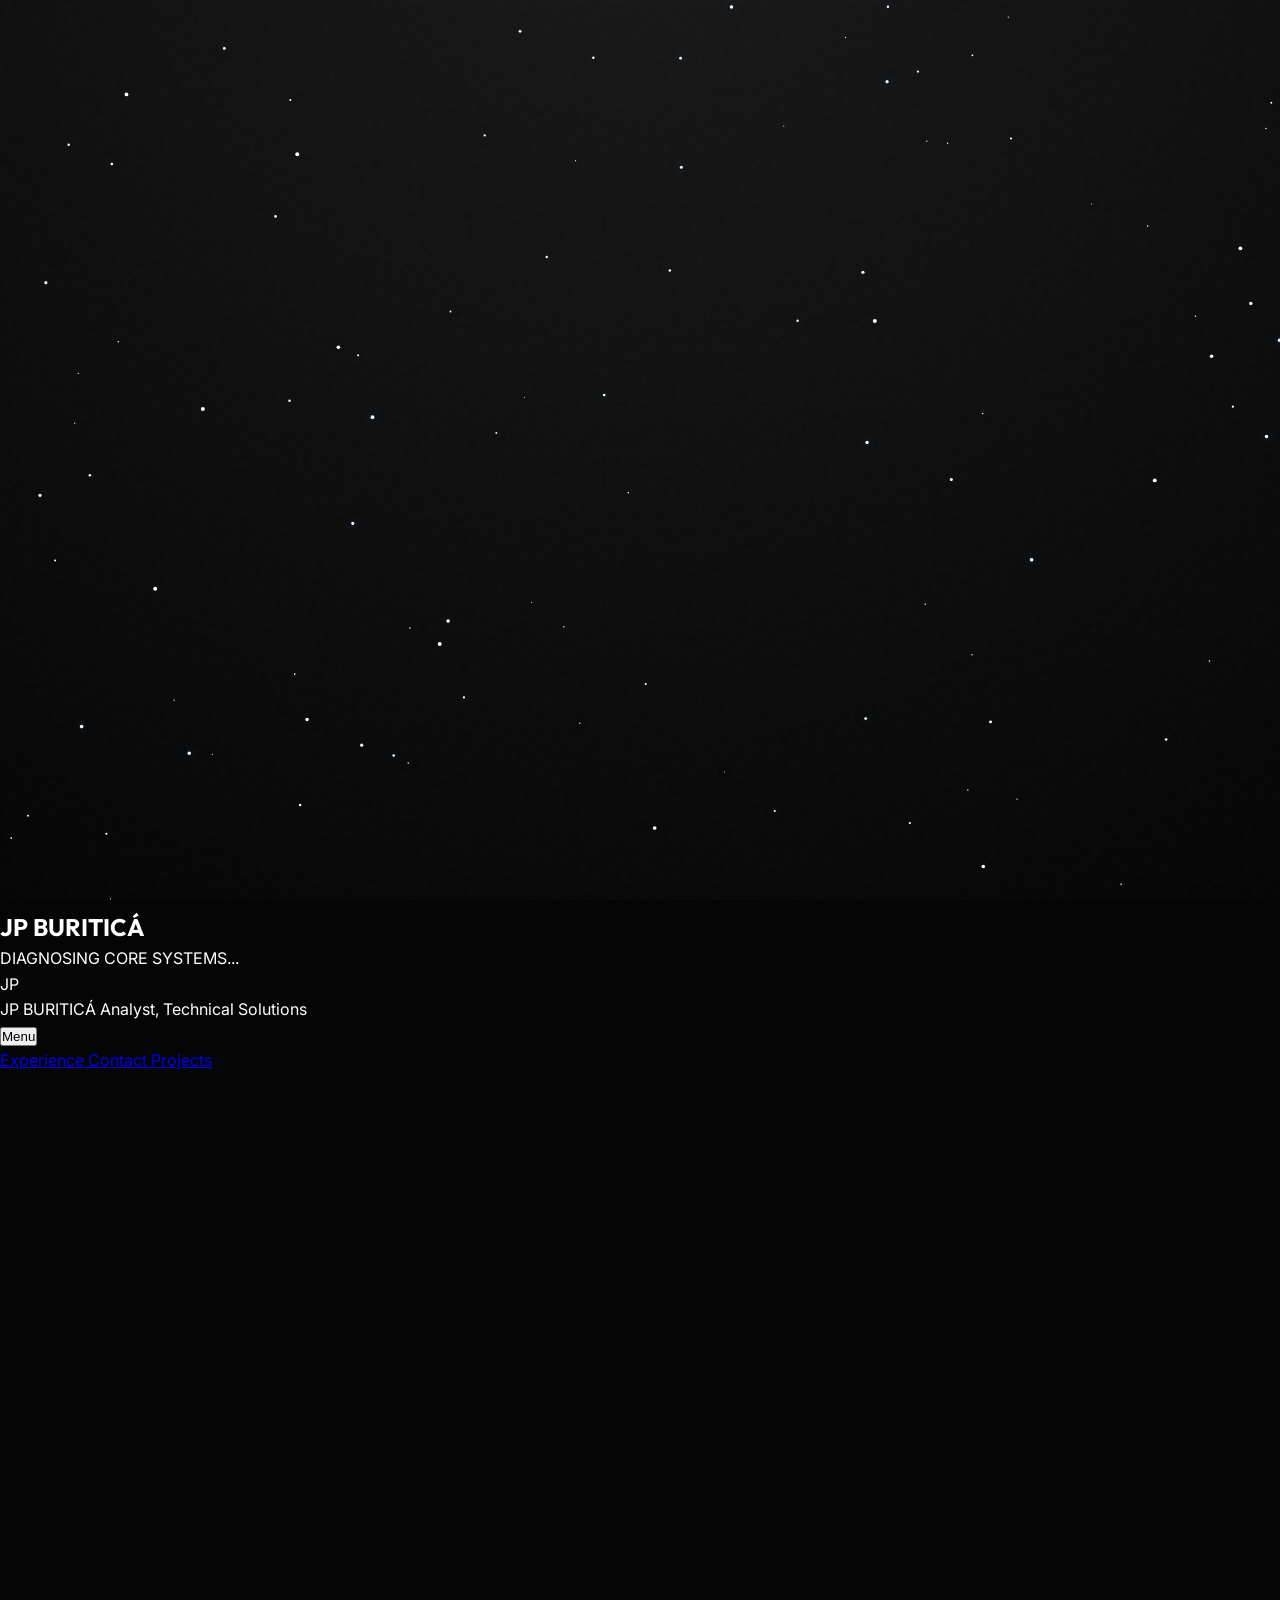
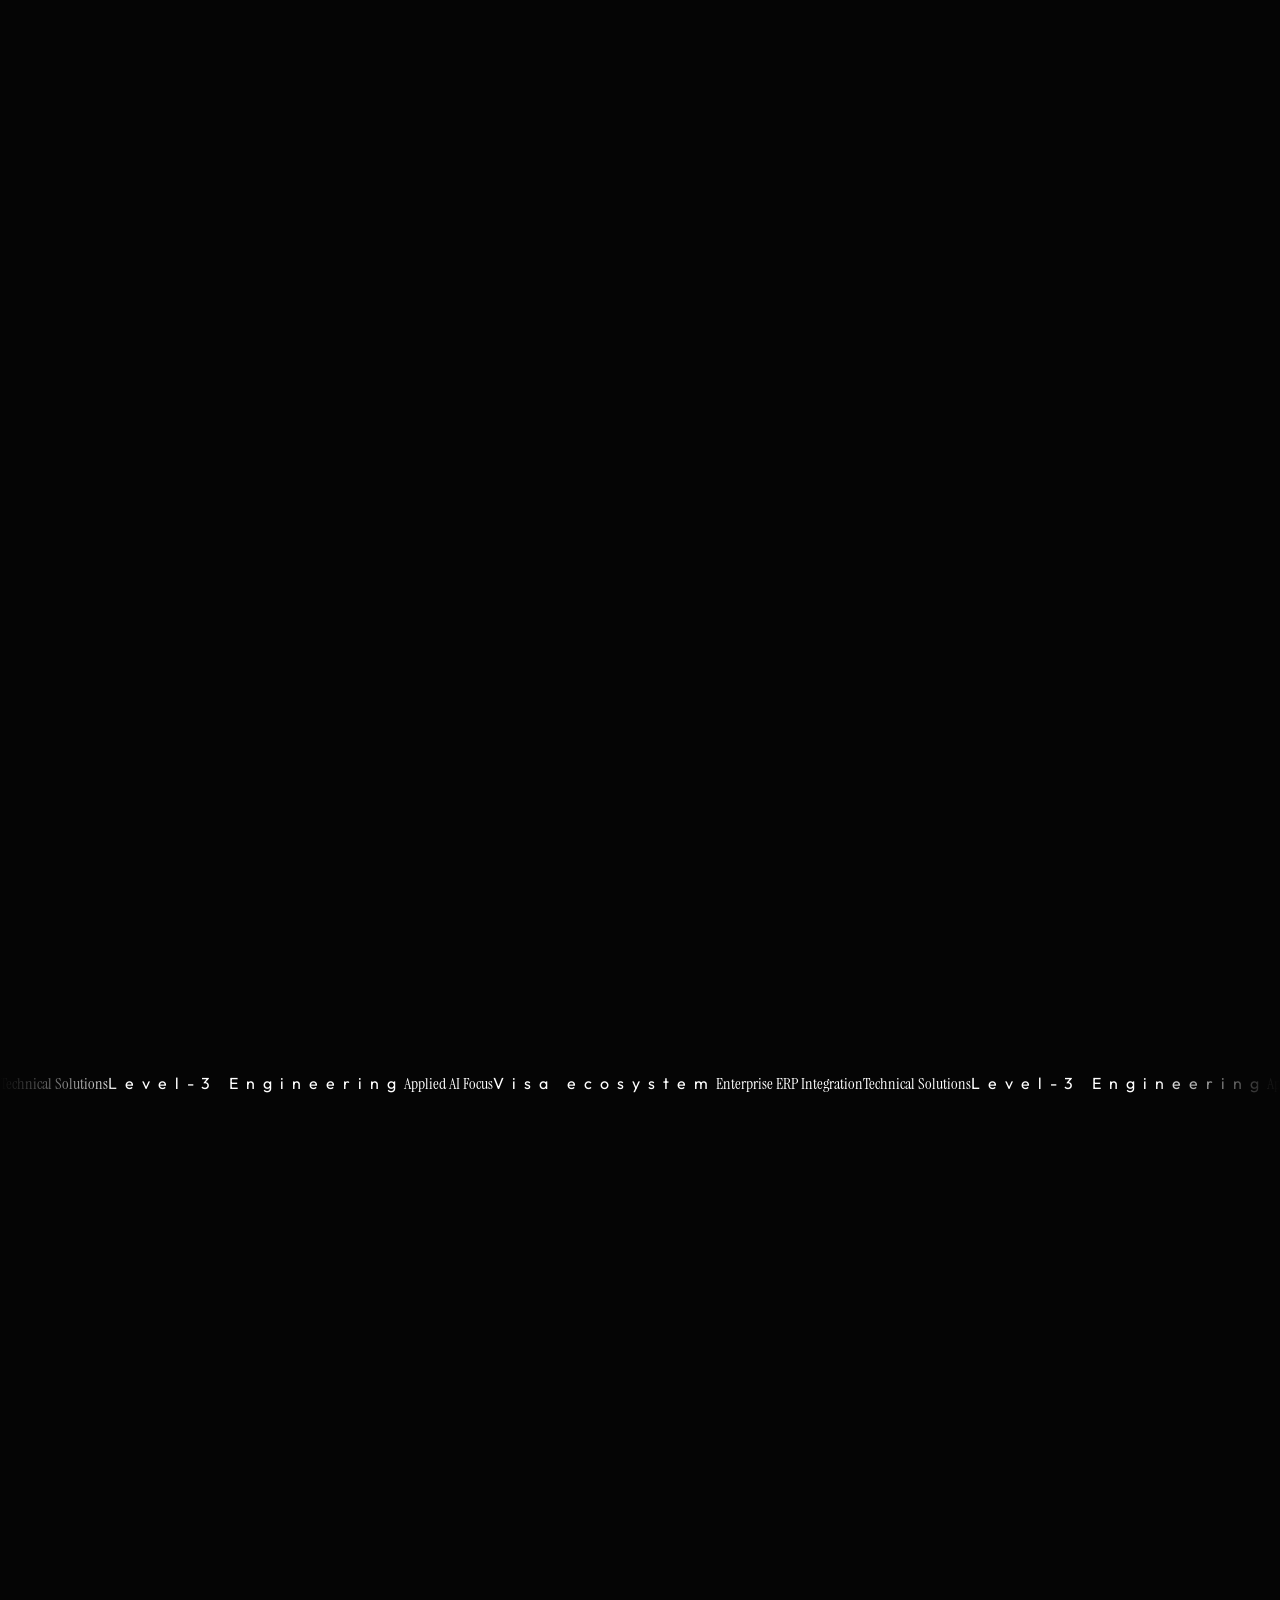
==== commit 3def358c: "Add files via upload" ====
--- a/index.html
+++ b/index.html
@@ -71,7 +71,7 @@
     <div id="intro-overlay"
         class="fixed inset-0 bg-premium-dark z-[2000] flex flex-col items-center justify-center cursor-pointer transition-all duration-[1s] ease-[cubic-bezier(0.85,0,0.15,1)]">
         <div class="relative z-10 flex flex-col items-center text-center select-none">
-            <div class="relative w-[180px] h-[180px] mb-12 flex items-center justify-center">
+            <div class="relative w-[140px] h-[140px] md:w-[180px] md:h-[180px] mb-12 flex items-center justify-center">
                 <div class="absolute inset-0 rotate-45 border border-white/20 animate-slow-rotate"></div>
                 <div id="three-logo-container" class="relative z-10 w-full h-full"></div>
             </div>
@@ -89,8 +89,8 @@
 
     <!-- Header -->
     <header id="main-header"
-        class="fixed top-8 left-1/2 -translate-x-1/2 w-[calc(100%-40px)] lg:w-[calc(100%-120px)] max-w-7xl z-[1000] flex justify-between items-center px-10 rounded-full h-20 backdrop-blur-md border border-premium-border bg-white/5 hidden reveal">
-        <div class="flex items-center gap-6 group cursor-pointer"
+        class="fixed top-6 md:top-8 left-1/2 -translate-x-1/2 w-[calc(100%-32px)] md:w-[calc(100%-80px)] lg:w-[calc(100%-120px)] max-w-7xl z-[1000] flex justify-between items-center px-6 md:px-10 rounded-full h-16 md:h-20 backdrop-blur-md border border-premium-border bg-white/5 hidden reveal">
+        <div class="flex items-center gap-4 md:gap-6 group cursor-pointer"
             onclick="window.scrollTo({top: 0, behavior: 'smooth'})">
             <div class="relative w-10 h-10 flex items-center justify-center">
                 <div id="logo-box"
@@ -109,7 +109,7 @@
         </div>
 
         <button id="menu-toggle"
-            class="flex items-center gap-4 px-8 py-3 rounded-full border border-premium-border bg-white/5 hover:bg-white/10 transition-all duration-500 group">
+            class="flex items-center gap-3 md:gap-4 px-6 md:px-8 py-2.5 md:py-3 rounded-full border border-premium-border bg-white/5 hover:bg-white/10 transition-all duration-500 group">
             <span class="text-[10px] uppercase tracking-[0.3em] font-bold">Menu</span>
             <i data-lucide="menu" class="w-4 h-4 transition-transform group-hover:rotate-12"></i>
         </button>
@@ -139,20 +139,20 @@
 
     <main id="main-content" class="opacity-0 translate-y-10 transition-all duration-1000">
         <!-- Section: About -->
-        <section id="about" class="pt-64 pb-32 px-6 overflow-hidden relative z-10">
+        <section id="about" class="pt-32 md:pt-48 lg:pt-64 pb-24 md:pb-32 px-4 md:px-6 overflow-hidden relative z-10">
             <div class="container mx-auto max-w-6xl reveal-on-scroll">
-                <div class="grid lg:grid-cols-2 gap-24 items-start">
+                <div class="grid lg:grid-cols-2 gap-16 md:gap-24 items-start">
                     <div class="space-y-16">
                         <div
                             class="reveal-image-wrapper relative aspect-[4/5] w-full bg-premium-charcoal rounded-[3rem] border border-white/5 group shadow-2xl overflow-hidden">
                             <img src="https://lh3.googleusercontent.com/d/1o2G0PF8h4YiGlKuTLpi59YhQy2DR4-Q4"
                                 class="w-full h-full object-cover grayscale opacity-80 scale-110 transition-all duration-300 group-hover:grayscale-0 group-hover:opacity-100 group-hover:scale-105 parallax-portrait"
                                 alt="Juan Pablo Buriticá Portrait">
-                            <div class="absolute bottom-16 left-12 space-y-8 pointer-events-none z-20">
+                            <div class="absolute bottom-8 md:bottom-16 left-6 md:left-12 space-y-4 md:space-y-8 pointer-events-none z-20">
                                 <div class="section-tag">
-                                    <p class="text-[11px] tracking-widest-premium uppercase font-bold text-white font-display">Analyst, Technical Solutions</p>
+                                    <p class="text-[9px] md:text-[11px] tracking-widest-premium uppercase font-bold text-white font-display">Analyst, Technical Solutions</p>
                                 </div>
-                                <h1 class="text-8xl tracking-premium leading-[0.85] font-normal text-white scramble-text" data-value="JUAN PABLO">
+                                <h1 class="text-5xl md:text-7xl lg:text-8xl tracking-premium leading-[0.85] font-normal text-white scramble-text" data-value="JUAN PABLO">
                                     JUAN PABLO<br><span class="font-serif italic text-premium-accent scramble-text" data-value="BURITICÁ">BURITICÁ</span>
                                 </h1>
                             </div>
@@ -211,7 +211,7 @@
 
                     <div class="space-y-32 pt-16 lg:pt-32">
                         <div class="relative">
-                            <p class="text-5xl font-light text-white/95 leading-[1.2] tracking-tight font-display">
+                            <p class="text-3xl md:text-4xl lg:text-5xl font-light text-white/95 leading-[1.2] tracking-tight font-display">
                                 Resolving high-complexity <span class="font-serif italic text-white">Level-3 incidents</span> and ensuring technical reliability within the global Cybersource ecosystem.
                             </p>
                         </div>
@@ -236,17 +236,17 @@
         <!-- Capabilities Section -->
         <section id="capabilities" class="py-48 px-6 relative z-10">
             <div class="container mx-auto max-w-6xl reveal-on-scroll">
-                <div class="flex flex-col md:flex-row md:items-end justify-between gap-12 mb-32">
+                <div class="flex flex-col md:flex-row md:items-end justify-between gap-8 md:gap-12 mb-20 md:mb-32">
                     <div class="space-y-6">
                         <div class="section-tag">
                             <span class="text-[11px] uppercase tracking-widest-premium font-bold text-white/40 font-display">Services & Expertise</span>
                         </div>
-                        <h2 class="text-8xl font-normal tracking-premium leading-[0.85]">SYSTEM<br><span class="font-serif italic text-premium-accent">CAPABILITIES</span></h2>
+                        <h2 class="text-6xl md:text-7xl lg:text-8xl font-normal tracking-premium leading-[0.85]">SYSTEM<br><span class="font-serif italic text-premium-accent">CAPABILITIES</span></h2>
                     </div>
                     <p class="text-white/40 max-w-xs font-display text-sm leading-relaxed">Bridging the gap between complex engineering requirements and elegant technical solutions.</p>
                 </div>
 
-                <div class="grid md:grid-cols-3 gap-8">
+                <div class="grid md:grid-cols-2 lg:grid-cols-3 gap-8">
                     <div class="cap-card group">
                         <div class="cap-icon-box">
                             <i data-lucide="layers" class="w-6 h-6 transition-transform"></i>
@@ -275,31 +275,31 @@
         </section>
 
         <!-- Infinite Marquee Section -->
-        <section class="py-20 border-y border-white/5 bg-premium-charcoal/30 overflow-hidden marquee-container">
-            <div class="animate-marquee flex items-center gap-24 py-4">
-                <span class="text-4xl font-serif italic text-white/20 whitespace-nowrap">Technical Solutions</span>
-                <span class="text-4xl font-display font-bold uppercase tracking-widest-premium text-premium-accent whitespace-nowrap">Level-3 Engineering</span>
-                <span class="text-4xl font-serif italic text-white/20 whitespace-nowrap">Applied AI Focus</span>
-                <span class="text-4xl font-display font-bold uppercase tracking-widest-premium text-white/80 whitespace-nowrap">Visa ecosystem</span>
-                <span class="text-4xl font-serif italic text-white/20 whitespace-nowrap">Enterprise ERP Integration</span>
+        <section class="py-12 md:py-20 border-y border-white/5 bg-premium-charcoal/30 overflow-hidden marquee-container">
+            <div class="animate-marquee flex items-center gap-12 md:gap-24 py-4">
+                <span class="text-2xl md:text-4xl font-serif italic text-white/20 whitespace-nowrap">Technical Solutions</span>
+                <span class="text-2xl md:text-4xl font-display font-bold uppercase tracking-widest-premium text-premium-accent whitespace-nowrap">Level-3 Engineering</span>
+                <span class="text-2xl md:text-4xl font-serif italic text-white/20 whitespace-nowrap">Applied AI Focus</span>
+                <span class="text-2xl md:text-4xl font-display font-bold uppercase tracking-widest-premium text-white/80 whitespace-nowrap">Visa ecosystem</span>
+                <span class="text-2xl md:text-4xl font-serif italic text-white/20 whitespace-nowrap">Enterprise ERP Integration</span>
                 <!-- Double for seamless loop -->
-                <span class="text-4xl font-serif italic text-white/20 whitespace-nowrap">Technical Solutions</span>
-                <span class="text-4xl font-display font-bold uppercase tracking-widest-premium text-premium-accent whitespace-nowrap">Level-3 Engineering</span>
-                <span class="text-4xl font-serif italic text-white/20 whitespace-nowrap">Applied AI Focus</span>
-                <span class="text-4xl font-display font-bold uppercase tracking-widest-premium text-white/80 whitespace-nowrap">Visa ecosystem</span>
-                <span class="text-4xl font-serif italic text-white/20 whitespace-nowrap">Enterprise ERP Integration</span>
+                <span class="text-2xl md:text-4xl font-serif italic text-white/20 whitespace-nowrap">Technical Solutions</span>
+                <span class="text-2xl md:text-4xl font-display font-bold uppercase tracking-widest-premium text-premium-accent whitespace-nowrap">Level-3 Engineering</span>
+                <span class="text-2xl md:text-4xl font-serif italic text-white/20 whitespace-nowrap">Applied AI Focus</span>
+                <span class="text-2xl md:text-4xl font-display font-bold uppercase tracking-widest-premium text-white/80 whitespace-nowrap">Visa ecosystem</span>
+                <span class="text-2xl md:text-4xl font-serif italic text-white/20 whitespace-nowrap">Enterprise ERP Integration</span>
             </div>
         </section>
 
         <!-- Section: Featured Spotlight -->
         <section id="projects-spotlight" class="py-48 px-6 relative z-10">
             <div class="container mx-auto max-w-6xl reveal-on-scroll">
-                <div class="flex flex-col md:flex-row md:items-end justify-between gap-12 mb-32">
+                <div class="flex flex-col md:flex-row md:items-end justify-between gap-8 md:gap-12 mb-20 md:mb-32">
                     <div class="space-y-6">
                         <div class="section-tag">
                             <span class="text-[11px] uppercase tracking-widest-premium font-bold text-white/40 font-display">Craft & Innovation</span>
                         </div>
-                        <h2 class="text-8xl font-normal tracking-premium leading-[0.85]">FEATURED<br><span class="font-serif italic text-premium-accent">SPOTLIGHT</span></h2>
+                        <h2 class="text-6xl md:text-7xl lg:text-8xl font-normal tracking-premium leading-[0.85]">FEATURED<br><span class="font-serif italic text-premium-accent">SPOTLIGHT</span></h2>
                     </div>
                     <a href="master.html" class="flex items-center gap-4 group mb-4">
                         <span class="text-[11px] uppercase tracking-widest-premium font-bold border-b border-white/20 pb-2 transition-all group-hover:border-premium-accent font-display">View Archive</span>
@@ -312,15 +312,15 @@
                 <div class="grid lg:grid-cols-2 gap-12">
                     <!-- Project 1 -->
                     <a href="https://juanburitica.github.io/calculadora-indices/" target="_blank"
-                       class="project-card-premium tilt-card group relative p-16 rounded-[4rem] border border-white/5 bg-premium-charcoal/50 overflow-hidden shadow-2xl transition-all duration-700 hover:scale-[1.02] hover:border-premium-accent/30">
+                       class="project-card-premium tilt-card group relative p-10 md:p-16 rounded-[3rem] md:rounded-[4rem] border border-white/5 bg-premium-charcoal/50 overflow-hidden shadow-2xl transition-all duration-700 hover:scale-[1.02] hover:border-premium-accent/30">
                         <div class="absolute top-12 right-12 opacity-0 group-hover:opacity-100 transition-all duration-500">
                              <i data-lucide="external-link" class="w-8 h-8 text-premium-accent"></i>
                         </div>
-                        <div class="space-y-12 relative z-10">
+                        <div class="space-y-8 md:space-y-12 relative z-10">
                             <span class="text-[10px] font-bold text-premium-accent uppercase tracking-widest-premium font-display">01 / Health Tech</span>
                             <div class="space-y-4">
-                                <h3 class="text-5xl font-serif italic lowercase text-white group-hover:translate-x-2 transition-transform duration-700">Body Index Calculator</h3>
-                                <p class="text-white/50 text-xl font-light leading-relaxed max-w-sm font-display">Advanced BMI and BMR analysis with a high-fidelity interface for precise physiological monitoring.</p>
+                                <h3 class="text-3xl md:text-4xl lg:text-5xl font-serif italic lowercase text-white group-hover:translate-x-2 transition-transform duration-700">Body Index Calculator</h3>
+                                <p class="text-white/50 text-lg md:text-xl font-light leading-relaxed max-w-sm font-display">Advanced BMI and BMR analysis with a high-fidelity interface for precise physiological monitoring.</p>
                             </div>
                             <div class="flex items-center gap-3">
                                 <div class="w-2 h-2 rounded-full bg-premium-accent animate-pulse"></div>
@@ -331,15 +331,15 @@
 
                     <!-- Project 2 -->
                     <a href="https://juanburitica.github.io/Q-Learning/" target="_blank"
-                       class="project-card-premium tilt-card group relative p-16 rounded-[4rem] border border-white/5 bg-premium-charcoal/50 overflow-hidden shadow-2xl transition-all duration-700 hover:scale-[1.02] hover:border-premium-accent/30">
+                       class="project-card-premium tilt-card group relative p-10 md:p-16 rounded-[3rem] md:rounded-[4rem] border border-white/5 bg-premium-charcoal/50 overflow-hidden shadow-2xl transition-all duration-700 hover:scale-[1.02] hover:border-premium-accent/30">
                         <div class="absolute top-12 right-12 opacity-0 group-hover:opacity-100 transition-all duration-500">
                              <i data-lucide="external-link" class="w-8 h-8 text-premium-accent"></i>
                         </div>
-                        <div class="space-y-12 relative z-10">
+                        <div class="space-y-8 md:space-y-12 relative z-10">
                             <span class="text-[10px] font-bold text-premium-accent uppercase tracking-widest-premium font-display">02 / Artificial Intelligence</span>
                             <div class="space-y-4">
-                                <h3 class="text-5xl font-serif italic lowercase text-white group-hover:translate-x-2 transition-transform duration-700">Maze Generator AI</h3>
-                                <p class="text-white/50 text-xl font-light leading-relaxed max-w-sm font-display">Visualizing Q-Learning algorithms via an interactive pathfinding environment built for MSc research.</p>
+                                <h3 class="text-3xl md:text-4xl lg:text-5xl font-serif italic lowercase text-white group-hover:translate-x-2 transition-transform duration-700">Maze Generator AI</h3>
+                                <p class="text-white/50 text-lg md:text-xl font-light leading-relaxed max-w-sm font-display">Visualizing Q-Learning algorithms via an interactive pathfinding environment built for MSc research.</p>
                             </div>
                             <div class="flex items-center gap-3">
                                 <div class="w-2 h-2 rounded-full bg-premium-accent animate-pulse"></div>
@@ -352,12 +352,12 @@
         </section>
 
         <!-- Section: Contact -->
-        <section id="contact-section" class="py-48 px-6 bg-white text-premium-dark scroll-mt-32">
+        <section id="contact-section" class="py-24 md:py-36 lg:py-48 px-4 md:px-6 bg-white text-premium-dark scroll-mt-32">
             <div class="container mx-auto max-w-6xl reveal-on-scroll">
-                <div class="grid lg:grid-cols-12 gap-32 items-stretch">
-                    <div class="lg:col-span-5 flex flex-col justify-center space-y-20">
-                        <div class="space-y-10">
-                            <h2 class="text-9xl font-light tracking-tighter leading-[0.8] text-premium-dark uppercase shimmer-text">
+                <div class="grid lg:grid-cols-12 gap-16 md:gap-24 lg:gap-32 items-stretch">
+                    <div class="lg:col-span-5 flex flex-col justify-center space-y-16 md:space-y-20">
+                        <div class="space-y-8 md:space-y-10">
+                            <h2 class="text-6xl md:text-8xl lg:text-9xl font-light tracking-tighter leading-[0.8] text-premium-dark uppercase shimmer-text">
                                 LET'S<br>
                                 <span class="font-serif italic lowercase">work</span><br>
                                 TOGETHER
@@ -395,7 +395,7 @@
                     </div>
                     <div class="lg:col-span-7" id="form-container">
                         <div
-                            class="bg-premium-charcoal/5 backdrop-blur-sm p-16 rounded-[3rem] border border-premium-dark/5 shadow-2xl h-full flex flex-col justify-between overflow-hidden relative">
+                            class="bg-premium-charcoal/5 backdrop-blur-sm p-8 md:p-16 rounded-[2.5rem] md:rounded-[3rem] border border-premium-dark/5 shadow-2xl h-full flex flex-col justify-between overflow-hidden relative">
                             <!-- Form Wrapper -->
                             <div id="contact-form-wrapper" class="w-full h-full flex flex-col justify-between relative z-10">
                                 <form id="contact-form" class="grid gap-16">
@@ -519,7 +519,8 @@
             const camera = new THREE.PerspectiveCamera(75, 1, 0.1, 100);
             camera.position.z = 2.4;
             const renderer = new THREE.WebGLRenderer({ antialias: true, alpha: true });
-            renderer.setSize(180, 180);
+            const size = window.innerWidth < 768 ? 140 : 180;
+            renderer.setSize(size, size);
             renderer.setPixelRatio(Math.min(window.devicePixelRatio, 2));
             container.appendChild(renderer.domElement);
             
@@ -702,15 +703,15 @@
             EXPERIENCE.forEach((exp, index) => {
                 const isActive = index === 0;
                 list.innerHTML += `
-                    <div class="relative pl-16 py-8 group cursor-default experience-item">
+                    <div class="relative pl-10 md:pl-16 py-8 group cursor-default experience-item">
                         <div class="exp-line ${isActive ? 'opacity-100' : 'opacity-40'} group-hover:opacity-100 transition-opacity duration-700"></div>
                         <div class="exp-dot ${isActive ? 'scale-100' : 'scale-0'} group-hover:scale-100 shadow-[0_0_20px_${isActive ? '#00579f' : '#fff'}] ${isActive ? 'bg-premium-accent' : 'bg-white'}"></div>
                         
                         <div class="space-y-6 transition-all duration-700 group-hover:translate-x-2">
                             <div class="flex flex-col gap-2">
-                                <div class="flex justify-between items-baseline">
-                                    <h4 class="text-4xl font-light tracking-tight text-white group-hover:text-premium-accent transition-colors duration-500 font-serif lowercase italic">${exp.firm}</h4>
-                                    <span class="text-[10px] font-bold text-white/30 uppercase tracking-widest-premium font-display">${exp.period}</span>
+                                <div class="flex flex-col md:flex-row justify-between md:items-baseline gap-2">
+                                    <h4 class="text-2xl md:text-3xl lg:text-4xl font-light tracking-tight text-white group-hover:text-premium-accent transition-colors duration-500 font-serif lowercase italic">${exp.firm}</h4>
+                                    <span class="text-[9px] md:text-[10px] font-bold text-white/30 uppercase tracking-widest-premium font-display">${exp.period}</span>
                                 </div>
                                 <p class="text-[12px] font-bold uppercase tracking-widest-premium text-premium-accent/80 transition-colors font-display">${exp.role}</p>
                             </div>
--- a/index.css
+++ b/index.css
@@ -286,8 +286,14 @@
     border: 1px solid var(--glass-border);
     transition: var(--transition-premium);
     backdrop-filter: blur(10px);
-    padding: 3rem;
+    padding: 2rem;
     border-radius: 2rem;
+}
+
+@media (min-width: 768px) {
+    .cap-card {
+        padding: 3rem;
+    }
 }
 
 .cap-card:hover {
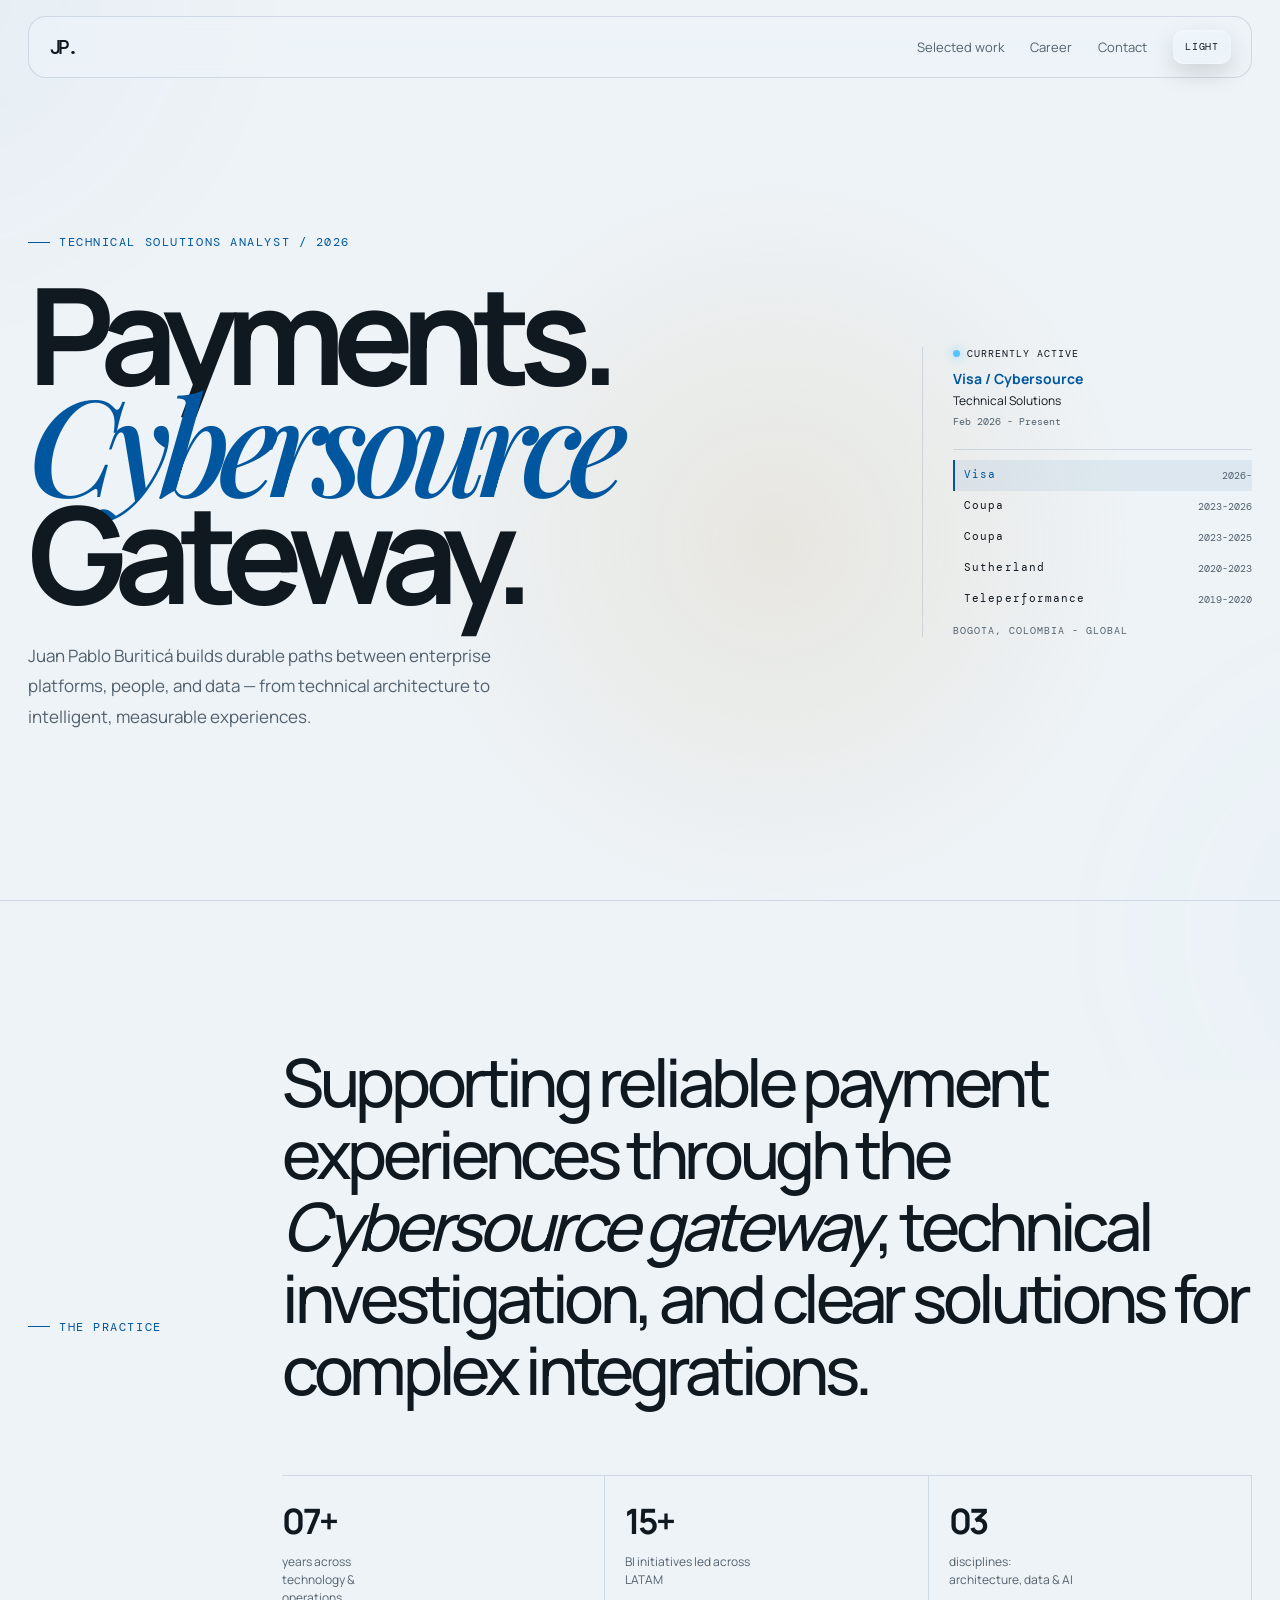
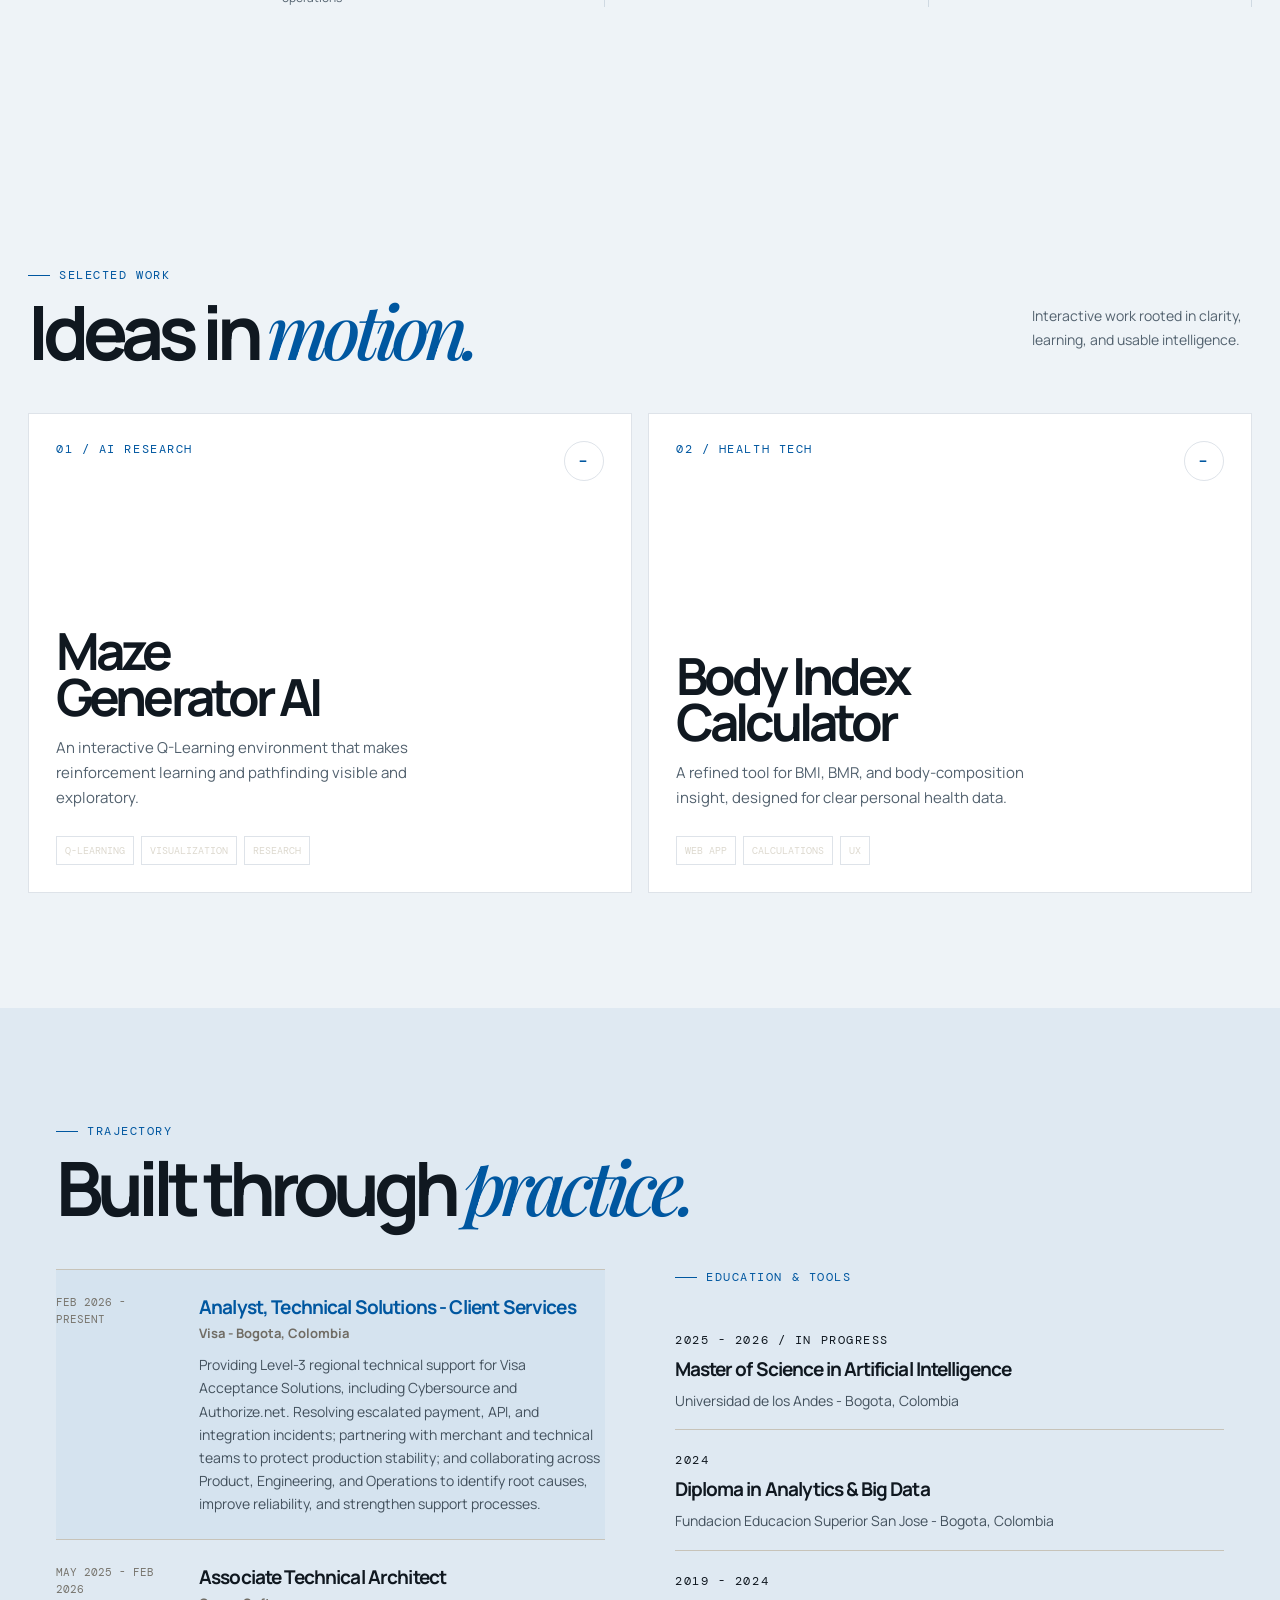
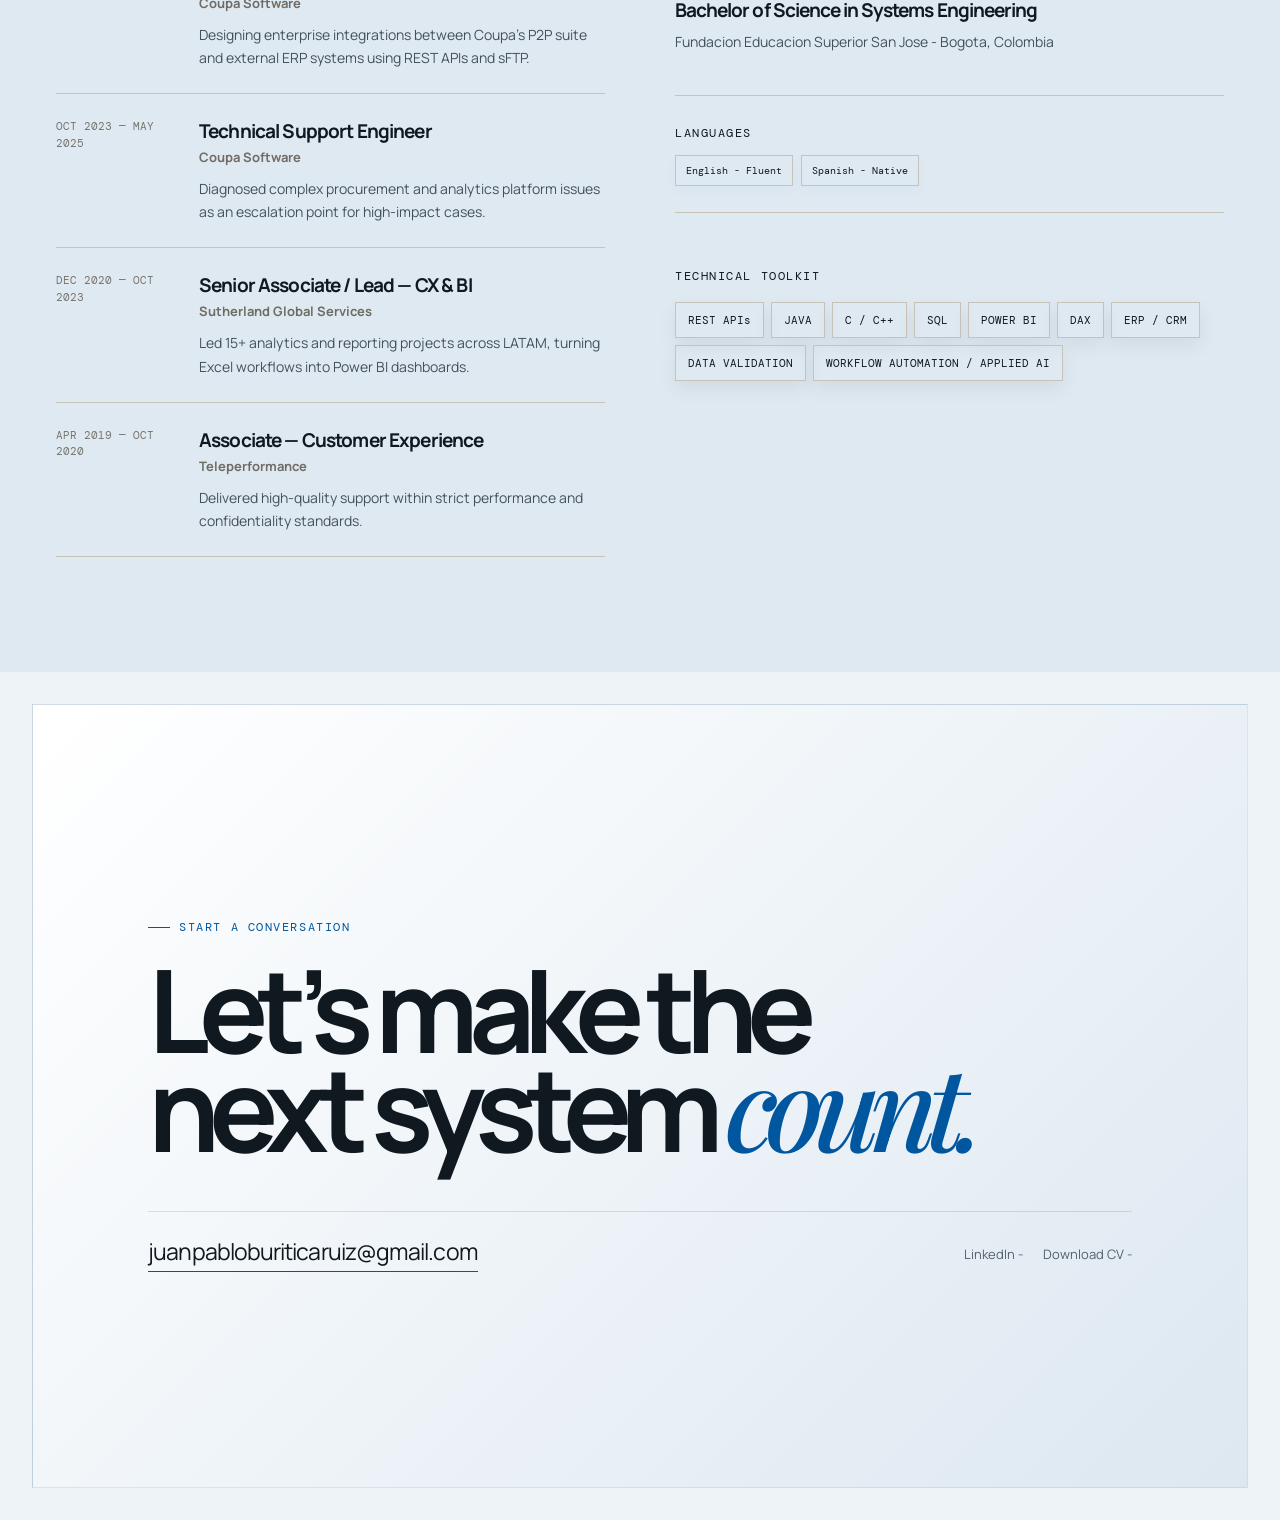
==== commit ac590309: "Add files via upload" ====
--- a/index.html
+++ b/index.html
@@ -1,935 +1,52 @@
-<!DOCTYPE html>
-<html lang="en" class="scroll-smooth">
-
-<head>
-    <meta charset="UTF-8" />
-    <meta name="viewport" content="width=device-width, initial-scale=1.0" />
-    <title>JP | Software Engineer</title>
-    <script src="https://cdn.tailwindcss.com"></script>
-    <script src="https://cdnjs.cloudflare.com/ajax/libs/three.js/r128/three.min.js"></script>
-    <script src="https://cdn.jsdelivr.net/npm/three@0.128.0/examples/js/loaders/FontLoader.js"></script>
-    <script src="https://cdn.jsdelivr.net/npm/three@0.128.0/examples/js/geometries/TextGeometry.js"></script>
-    <link rel="preconnect" href="https://fonts.googleapis.com">
-    <link rel="preconnect" href="https://fonts.gstatic.com" crossorigin>
-    <link href="https://fonts.googleapis.com/css2?family=Instrument+Serif:ital@0;1&family=Inter:wght@100..900&family=Outfit:wght@100..900&display=swap" rel="stylesheet">
-    <script src="https://unpkg.com/lucide@latest"></script>
-
-    <script>
-        tailwind.config = {
-            theme: {
-                extend: {
-                    fontFamily: {
-                        sans: ['Inter', 'sans-serif'],
-                        serif: ['Instrument Serif', 'serif'],
-                        display: ['Outfit', 'sans-serif'],
-                    },
-                    colors: {
-                        premium: {
-                            dark: '#050505',
-                            charcoal: '#0b0b0c',
-                            accent: '#00579f', // Official Visa Blue
-                            accentLight: '#0071c5',
-                            border: 'rgba(255, 255, 255, 0.08)',
-                            glass: 'rgba(255, 255, 255, 0.02)'
-                        }
-                    },
-                    letterSpacing: {
-                        'premium-tight': '-0.05em',
-                        'premium-wide': '0.5em',
-                    },
-                    animation: {
-                        'slow-rotate': 'slow-rotate 20s linear infinite',
-                        'reveal': 'reveal 1.2s cubic-bezier(0.16, 1, 0.3, 1) forwards',
-                        'float': 'float 6s ease-in-out infinite',
-                    },
-                    keyframes: {
-                        'slow-rotate': { 'from': { transform: 'rotate(45deg)' }, 'to': { transform: 'rotate(405deg)' } },
-                        'reveal': {
-                            '0%': { opacity: '0', transform: 'translateY(30px)' },
-                            '100%': { opacity: '1', transform: 'translateY(0)' }
-                        },
-                        'float': {
-                            '0%, 100%': { transform: 'translateY(0)' },
-                            '50%': { transform: 'translateY(-20px)' }
-                        }
-                    }
-                }
-            }
-        }
-    </script>
-    <link rel="stylesheet" href="index.css">
-</head>
-
-<body class="selection:bg-white selection:text-black bg-premium-dark">
-    <div id="scroll-progress"></div>
-    <div class="noise-overlay"></div>
-    <div class="grainy-bg"></div>
-    <div class="scanning-grid" id="hero-grid"></div>
-
-    <canvas id="particle-canvas" class="fixed inset-0 pointer-events-none z-[3000] opacity-40"></canvas>
-
-    <div id="intro-overlay"
-        class="fixed inset-0 bg-premium-dark z-[2000] flex flex-col items-center justify-center cursor-pointer transition-all duration-[1s] ease-[cubic-bezier(0.85,0,0.15,1)]">
-        <div class="relative z-10 flex flex-col items-center text-center select-none">
-            <div class="relative w-[140px] h-[140px] md:w-[180px] md:h-[180px] mb-12 flex items-center justify-center">
-                <div class="absolute inset-0 rotate-45 border border-white/20 animate-slow-rotate"></div>
-                <div id="three-logo-container" class="relative z-10 w-full h-full"></div>
-            </div>
-            <div class="space-y-6 w-64">
-                <h2 class="text-xs tracking-[1.2em] font-medium uppercase text-white/60 ml-[1.2em] scramble-text" data-value="JP BURITICÁ">JP BURITICÁ</h2>
-                <div class="h-px bg-white/10 w-full overflow-hidden relative">
-                    <div id="loading-bar-fill" class="absolute top-0 left-0 h-full w-0 bg-premium-accent transition-all duration-300"></div>
-                </div>
-                <p id="initialize-text" class="text-[10px] tracking-[0.6em] font-bold uppercase text-white/40">
-                    DIAGNOSING CORE SYSTEMS...
-                </p>
-            </div>
-        </div>
-    </div>
-
-    <!-- Header -->
-    <header id="main-header"
-        class="fixed top-6 md:top-8 left-1/2 -translate-x-1/2 w-[calc(100%-32px)] md:w-[calc(100%-80px)] lg:w-[calc(100%-120px)] max-w-7xl z-[1000] flex justify-between items-center px-6 md:px-10 rounded-full h-16 md:h-20 backdrop-blur-md border border-premium-border bg-white/5 hidden reveal">
-        <div class="flex items-center gap-4 md:gap-6 group cursor-pointer"
-            onclick="window.scrollTo({top: 0, behavior: 'smooth'})">
-            <div class="relative w-10 h-10 flex items-center justify-center">
-                <div id="logo-box"
-                    class="absolute inset-0 rotate-45 rounded-lg border border-white/40 transition-all duration-500 animate-slow-rotate">
-                </div>
-                <span id="logo-initials"
-                    class="header-text relative z-10 text-[11px] font-bold tracking-tighter transition-colors duration-500">JP</span>
-            </div>
-            <div class="flex flex-col">
-                <span
-                    class="header-text text-[13px] font-bold tracking-[0.3em] uppercase transition-colors duration-500 leading-none">JP
-                    BURITICÁ</span>
-                <span
-                    class="header-text text-[8px] tracking-[0.2em] uppercase font-medium mt-1.5 transition-colors duration-500 text-white">Analyst, Technical Solutions</span>
-            </div>
-        </div>
-
-        <button id="menu-toggle"
-            class="flex items-center gap-3 md:gap-4 px-6 md:px-8 py-2.5 md:py-3 rounded-full border border-premium-border bg-white/5 hover:bg-white/10 transition-all duration-500 group">
-            <span class="text-[10px] uppercase tracking-[0.3em] font-bold">Menu</span>
-            <i data-lucide="menu" class="w-4 h-4 transition-transform group-hover:rotate-12"></i>
-        </button>
-
-        <!-- Menu Dropdown -->
-        <div id="dropdown-menu"
-            class="absolute top-full right-0 mt-6 w-72 backdrop-blur-xl bg-premium-charcoal/90 border border-premium-border rounded-[2rem] overflow-hidden opacity-0 scale-95 pointer-events-none origin-top-right shadow-2xl">
-            <div class="p-6 space-y-1">
-                <a href="#about"
-                    class="menu-link group flex items-center justify-between px-6 py-5 rounded-2xl transition-all text-[11px] font-bold tracking-[0.2em] uppercase hover:bg-white/5">
-                    <span class="group-hover:translate-x-2 transition-all">Experience</span>
-                    <i data-lucide="chevron-right" class="w-4 h-4 opacity-0 group-hover:opacity-100 transition-all"></i>
-                </a>
-                <a href="#contact-section"
-                    class="menu-link group flex items-center justify-between px-6 py-5 rounded-2xl transition-all text-[11px] font-bold tracking-[0.2em] uppercase hover:bg-white/5">
-                    <span class="group-hover:translate-x-2 transition-all">Contact</span>
-                    <i data-lucide="chevron-right" class="w-4 h-4 opacity-0 group-hover:opacity-100 transition-all"></i>
-                </a>
-                <a href="master.html"
-                    class="menu-link group flex items-center justify-between px-6 py-5 rounded-2xl transition-all text-[11px] font-bold tracking-[0.2em] uppercase hover:bg-white/5">
-                    <span class="group-hover:translate-x-2 transition-all">Projects</span>
-                    <i data-lucide="chevron-right" class="w-4 h-4 opacity-0 group-hover:opacity-100 transition-all"></i>
-                </a>
-            </div>
-        </div>
-    </header>
-
-    <main id="main-content" class="opacity-0 translate-y-10 transition-all duration-1000">
-        <!-- Section: About -->
-        <section id="about" class="pt-32 md:pt-48 lg:pt-64 pb-24 md:pb-32 px-4 md:px-6 overflow-hidden relative z-10">
-            <div class="container mx-auto max-w-6xl reveal-on-scroll">
-                <div class="grid lg:grid-cols-2 gap-16 md:gap-24 items-start">
-                    <div class="space-y-16">
-                        <div
-                            class="reveal-image-wrapper relative aspect-[4/5] w-full bg-premium-charcoal rounded-[3rem] border border-white/5 group shadow-2xl overflow-hidden">
-                            <img src="https://lh3.googleusercontent.com/d/1o2G0PF8h4YiGlKuTLpi59YhQy2DR4-Q4"
-                                class="w-full h-full object-cover grayscale opacity-80 scale-110 transition-all duration-300 group-hover:grayscale-0 group-hover:opacity-100 group-hover:scale-105 parallax-portrait"
-                                alt="Juan Pablo Buriticá Portrait">
-                            <div class="absolute bottom-8 md:bottom-16 left-6 md:left-12 space-y-4 md:space-y-8 pointer-events-none z-20">
-                                <div class="section-tag">
-                                    <p class="text-[9px] md:text-[11px] tracking-widest-premium uppercase font-bold text-white font-display">Analyst, Technical Solutions</p>
-                                </div>
-                                <h1 class="text-5xl md:text-7xl lg:text-8xl tracking-premium leading-[0.85] font-normal text-white scramble-text" data-value="JUAN PABLO">
-                                    JUAN PABLO<br><span class="font-serif italic text-premium-accent scramble-text" data-value="BURITICÁ">BURITICÁ</span>
-                                </h1>
-                            </div>
-                        </div>
-
-                        <!-- Technical Terminal -->
-                        <div class="terminal-window shimmer-border reveal-on-scroll">
-                            <div class="terminal-header">
-                                <div class="terminal-dot bg-red-500/50"></div>
-                                <div class="terminal-dot bg-yellow-500/50"></div>
-                                <div class="terminal-dot bg-green-500/50"></div>
-                                <span class="text-[9px] uppercase tracking-widest text-white/20 ml-2 font-display">system_status_console</span>
-                            </div>
-                            <div class="terminal-body font-mono" id="terminal-logs">
-                                <div>> initializing_engine_v3.4...</div>
-                                <div class="text-premium-accent">> auth_granted: tech_solutions_analyst</div>
-                                <div>> location: cybersource_ecosystem</div>
-                                <div>> focus: level_3_incident_resolution</div>
-                                <div>> current_status: <span class="animate-pulse text-green-400">active</span><span class="terminal-cursor"></span></div>
-                            </div>
-                        </div>
-                        
-                        <div class="px-4 space-y-6">
-                             <h4 class="text-[11px] uppercase tracking-widest-premium font-bold text-white/40 font-display">Academic Background</h4>
-                             <div class="group cursor-default">
-                                 <p class="text-[16px] font-light text-white/95 tracking-wide border-l-2 border-premium-accent pl-6 py-2 transition-all group-hover:pl-8 font-display">
-                                    <span class="font-bold text-white text-lg">MSc in Artificial Intelligence</span><br>
-                                    <span class="text-white/60 text-sm">Universidad de los Andes (2025 — 2026 · In Progress)</span>
-                                 </p>
-                             </div>
-                        </div>
-
-                        <!-- Refined Skills Grid -->
-                        <div class="grid grid-cols-2 gap-x-12 gap-y-16 pt-16 border-t border-white/5 relative">
-                            <div class="absolute -top-px left-0 w-24 h-px bg-premium-accent"></div>
-                            <div class="space-y-12">
-                                <h4 class="text-[11px] uppercase tracking-widest-premium font-bold text-white/30 font-display">Technical Core</h4>
-                                <ul class="space-y-6">
-                                    <li class="text-[14px] font-light text-white/80 tracking-wide border-l border-white/5 pl-5 hover:border-premium-accent transition-all hover:text-white font-display">REST APIs, Java, C/C++</li>
-                                    <li class="text-[14px] font-light text-white/80 tracking-wide border-l border-white/5 pl-5 hover:border-premium-accent transition-all hover:text-white font-display">Cybersource / Auth.net</li>
-                                    <li class="text-[14px] font-light text-white/80 tracking-wide border-l border-white/5 pl-5 hover:border-premium-accent transition-all hover:text-white font-display">SQL (Data Validation)</li>
-                                    <li class="text-[14px] font-light text-white/80 tracking-wide border-l border-white/5 pl-5 hover:border-premium-accent transition-all hover:text-white font-display">ERP & CRM Systems</li>
-                                </ul>
-                            </div>
-                            <div class="space-y-12">
-                                <h4 class="text-[11px] uppercase tracking-widest-premium font-bold text-white/30 font-display">Solutions & Data</h4>
-                                <ul class="space-y-6">
-                                    <li class="text-[14px] font-light text-white/80 tracking-wide border-l border-white/5 pl-5 hover:border-premium-accent transition-all hover:text-white font-display">Level-3 Technical Support</li>
-                                    <li class="text-[14px] font-light text-white/80 tracking-wide border-l border-white/5 pl-5 hover:border-premium-accent transition-all hover:text-white font-display">Power BI & Analytics</li>
-                                    <li class="text-[14px] font-light text-white/80 tracking-wide border-l border-white/5 pl-5 hover:border-premium-accent transition-all hover:text-white font-display">Workflow Automation</li>
-                                    <li class="text-[14px] font-light text-white/80 tracking-wide border-l border-white/5 pl-5 hover:border-premium-accent transition-all hover:text-white font-display">Applied AI Focus</li>
-                                </ul>
-                            </div>
-                        </div>
-                    </div>
-
-                    <div class="space-y-32 pt-16 lg:pt-32">
-                        <div class="relative">
-                            <p class="text-3xl md:text-4xl lg:text-5xl font-light text-white/95 leading-[1.2] tracking-tight font-display">
-                                Resolving high-complexity <span class="font-serif italic text-white">Level-3 incidents</span> and ensuring technical reliability within the global Cybersource ecosystem.
-                            </p>
-                        </div>
-
-                        <div class="space-y-16">
-                            <div class="flex items-center justify-between border-b border-white/5 pb-6">
-                                <h3 id="curriculum-section" class="text-[11px] uppercase tracking-widest-premium font-bold text-white/30 scroll-mt-40">Personnel Dossier</h3>
-                                <a href="https://drive.google.com/uc?export=download&id=1TKG00hrfge-rzBQvMB8kqTWKdrwEXma-" class="flex items-center gap-3 px-6 py-3 rounded-full border border-premium-accent/30 hover:bg-premium-accent/10 text-[10px] uppercase tracking-widest-premium font-bold text-white transition-all group shimmer-text">
-                                    <i data-lucide="download" class="w-4 h-4 text-premium-accent group-hover:-translate-y-1 transition-transform"></i>
-                                    Download CV
-                                </a>
-                            </div>
-                            <div id="experience-list" class="space-y-16">
-                                <!-- JS Populated -->
-                            </div>
-                        </div>
-                    </div>
-                </div>
-            </div>
-        </section>
-
-        <!-- Capabilities Section -->
-        <section id="capabilities" class="py-48 px-6 relative z-10">
-            <div class="container mx-auto max-w-6xl reveal-on-scroll">
-                <div class="flex flex-col md:flex-row md:items-end justify-between gap-8 md:gap-12 mb-20 md:mb-32">
-                    <div class="space-y-6">
-                        <div class="section-tag">
-                            <span class="text-[11px] uppercase tracking-widest-premium font-bold text-white/40 font-display">Services & Expertise</span>
-                        </div>
-                        <h2 class="text-6xl md:text-7xl lg:text-8xl font-normal tracking-premium leading-[0.85]">SYSTEM<br><span class="font-serif italic text-premium-accent">CAPABILITIES</span></h2>
-                    </div>
-                    <p class="text-white/40 max-w-xs font-display text-sm leading-relaxed">Bridging the gap between complex engineering requirements and elegant technical solutions.</p>
-                </div>
-
-                <div class="grid md:grid-cols-2 lg:grid-cols-3 gap-8">
-                    <div class="cap-card group">
-                        <div class="cap-icon-box">
-                            <i data-lucide="layers" class="w-6 h-6 transition-transform"></i>
-                        </div>
-                        <h3 class="text-2xl font-serif italic mb-4">Enterprise Integration</h3>
-                        <p class="text-white/50 font-light leading-relaxed font-display">Architecting robust bridges between SaaS ecosystems and legacy ERP systems using RESTful architectures.</p>
-                    </div>
-
-                    <div class="cap-card group">
-                        <div class="cap-icon-box">
-                            <i data-lucide="terminal" class="w-6 h-6 transition-transform"></i>
-                        </div>
-                        <h3 class="text-2xl font-serif italic mb-4">Level-3 Engineering</h3>
-                        <p class="text-white/50 font-light leading-relaxed font-display">Deep-dive incident resolution within payment gateway ecosystems, ensuring sub-second reliability at scale.</p>
-                    </div>
-
-                    <div class="cap-card group">
-                        <div class="cap-icon-box">
-                            <i data-lucide="brain-circuit" class="w-6 h-6 transition-transform"></i>
-                        </div>
-                        <h3 class="text-2xl font-serif italic mb-4">Applied AI Solutions</h3>
-                        <p class="text-white/50 font-light leading-relaxed font-display">Implementing reinforcement learning and neural network architectures for predictive data validation cycles.</p>
-                    </div>
-                </div>
-            </div>
-        </section>
-
-        <!-- Infinite Marquee Section -->
-        <section class="py-12 md:py-20 border-y border-white/5 bg-premium-charcoal/30 overflow-hidden marquee-container">
-            <div class="animate-marquee flex items-center gap-12 md:gap-24 py-4">
-                <span class="text-2xl md:text-4xl font-serif italic text-white/20 whitespace-nowrap">Technical Solutions</span>
-                <span class="text-2xl md:text-4xl font-display font-bold uppercase tracking-widest-premium text-premium-accent whitespace-nowrap">Level-3 Engineering</span>
-                <span class="text-2xl md:text-4xl font-serif italic text-white/20 whitespace-nowrap">Applied AI Focus</span>
-                <span class="text-2xl md:text-4xl font-display font-bold uppercase tracking-widest-premium text-white/80 whitespace-nowrap">Visa ecosystem</span>
-                <span class="text-2xl md:text-4xl font-serif italic text-white/20 whitespace-nowrap">Enterprise ERP Integration</span>
-                <!-- Double for seamless loop -->
-                <span class="text-2xl md:text-4xl font-serif italic text-white/20 whitespace-nowrap">Technical Solutions</span>
-                <span class="text-2xl md:text-4xl font-display font-bold uppercase tracking-widest-premium text-premium-accent whitespace-nowrap">Level-3 Engineering</span>
-                <span class="text-2xl md:text-4xl font-serif italic text-white/20 whitespace-nowrap">Applied AI Focus</span>
-                <span class="text-2xl md:text-4xl font-display font-bold uppercase tracking-widest-premium text-white/80 whitespace-nowrap">Visa ecosystem</span>
-                <span class="text-2xl md:text-4xl font-serif italic text-white/20 whitespace-nowrap">Enterprise ERP Integration</span>
-            </div>
-        </section>
-
-        <!-- Section: Featured Spotlight -->
-        <section id="projects-spotlight" class="py-48 px-6 relative z-10">
-            <div class="container mx-auto max-w-6xl reveal-on-scroll">
-                <div class="flex flex-col md:flex-row md:items-end justify-between gap-8 md:gap-12 mb-20 md:mb-32">
-                    <div class="space-y-6">
-                        <div class="section-tag">
-                            <span class="text-[11px] uppercase tracking-widest-premium font-bold text-white/40 font-display">Craft & Innovation</span>
-                        </div>
-                        <h2 class="text-6xl md:text-7xl lg:text-8xl font-normal tracking-premium leading-[0.85]">FEATURED<br><span class="font-serif italic text-premium-accent">SPOTLIGHT</span></h2>
-                    </div>
-                    <a href="master.html" class="flex items-center gap-4 group mb-4">
-                        <span class="text-[11px] uppercase tracking-widest-premium font-bold border-b border-white/20 pb-2 transition-all group-hover:border-premium-accent font-display">View Archive</span>
-                        <div class="p-4 rounded-full border border-white/10 group-hover:scale-110 group-hover:border-premium-accent transition-all">
-                            <i data-lucide="arrow-right" class="w-5 h-5 group-hover:translate-x-1 transition-transform"></i>
-                        </div>
-                    </a>
-                </div>
-
-                <div class="grid lg:grid-cols-2 gap-12">
-                    <!-- Project 1 -->
-                    <a href="https://juanburitica.github.io/calculadora-indices/" target="_blank"
-                       class="project-card-premium tilt-card group relative p-10 md:p-16 rounded-[3rem] md:rounded-[4rem] border border-white/5 bg-premium-charcoal/50 overflow-hidden shadow-2xl transition-all duration-700 hover:scale-[1.02] hover:border-premium-accent/30">
-                        <div class="absolute top-12 right-12 opacity-0 group-hover:opacity-100 transition-all duration-500">
-                             <i data-lucide="external-link" class="w-8 h-8 text-premium-accent"></i>
-                        </div>
-                        <div class="space-y-8 md:space-y-12 relative z-10">
-                            <span class="text-[10px] font-bold text-premium-accent uppercase tracking-widest-premium font-display">01 / Health Tech</span>
-                            <div class="space-y-4">
-                                <h3 class="text-3xl md:text-4xl lg:text-5xl font-serif italic lowercase text-white group-hover:translate-x-2 transition-transform duration-700">Body Index Calculator</h3>
-                                <p class="text-white/50 text-lg md:text-xl font-light leading-relaxed max-w-sm font-display">Advanced BMI and BMR analysis with a high-fidelity interface for precise physiological monitoring.</p>
-                            </div>
-                            <div class="flex items-center gap-3">
-                                <div class="w-2 h-2 rounded-full bg-premium-accent animate-pulse"></div>
-                                <span class="text-[10px] font-bold uppercase tracking-widest-premium text-white/40 font-display">Live Implementation</span>
-                            </div>
-                        </div>
-                    </a>
-
-                    <!-- Project 2 -->
-                    <a href="https://juanburitica.github.io/Q-Learning/" target="_blank"
-                       class="project-card-premium tilt-card group relative p-10 md:p-16 rounded-[3rem] md:rounded-[4rem] border border-white/5 bg-premium-charcoal/50 overflow-hidden shadow-2xl transition-all duration-700 hover:scale-[1.02] hover:border-premium-accent/30">
-                        <div class="absolute top-12 right-12 opacity-0 group-hover:opacity-100 transition-all duration-500">
-                             <i data-lucide="external-link" class="w-8 h-8 text-premium-accent"></i>
-                        </div>
-                        <div class="space-y-8 md:space-y-12 relative z-10">
-                            <span class="text-[10px] font-bold text-premium-accent uppercase tracking-widest-premium font-display">02 / Artificial Intelligence</span>
-                            <div class="space-y-4">
-                                <h3 class="text-3xl md:text-4xl lg:text-5xl font-serif italic lowercase text-white group-hover:translate-x-2 transition-transform duration-700">Maze Generator AI</h3>
-                                <p class="text-white/50 text-lg md:text-xl font-light leading-relaxed max-w-sm font-display">Visualizing Q-Learning algorithms via an interactive pathfinding environment built for MSc research.</p>
-                            </div>
-                            <div class="flex items-center gap-3">
-                                <div class="w-2 h-2 rounded-full bg-premium-accent animate-pulse"></div>
-                                <span class="text-[10px] font-bold uppercase tracking-widest-premium text-white/40 font-display">Research Focus</span>
-                            </div>
-                        </div>
-                    </a>
-                </div>
-            </div>
-        </section>
-
-        <!-- Section: Contact -->
-        <section id="contact-section" class="py-24 md:py-36 lg:py-48 px-4 md:px-6 bg-white text-premium-dark scroll-mt-32">
-            <div class="container mx-auto max-w-6xl reveal-on-scroll">
-                <div class="grid lg:grid-cols-12 gap-16 md:gap-24 lg:gap-32 items-stretch">
-                    <div class="lg:col-span-5 flex flex-col justify-center space-y-16 md:space-y-20">
-                        <div class="space-y-8 md:space-y-10">
-                            <h2 class="text-6xl md:text-8xl lg:text-9xl font-light tracking-tighter leading-[0.8] text-premium-dark uppercase shimmer-text">
-                                LET'S<br>
-                                <span class="font-serif italic lowercase">work</span><br>
-                                TOGETHER
-                            </h2>
-                            <p class="text-xl font-light text-premium-dark/80 max-w-sm font-display">Resolving complex global incidents and providing expert Level-3 technical support at <a href="https://www.visa.com" target="_blank" class="text-premium-accent font-bold hover:underline decoration-premium-accent underline-offset-4">Visa</a>.</p>
-                        </div>
-                        <div class="pt-12 border-t border-premium-dark/10 space-y-16">
-                            <div>
-                                <p class="text-[9px] uppercase tracking-premium-wide font-bold opacity-50 mb-4">Direct Message</p>
-                                <a href="mailto:juanpabloburiticaruiz@gmail.com"
-                                    class="text-2xl font-medium hover:text-premium-accent transition-colors break-words underline-offset-8 decoration-1">
-                                    juanpabloburiticaruiz@gmail.com
-                                </a>
-                            </div>
-
-                            <div class="flex flex-wrap items-center gap-12">
-                                <a href="https://www.linkedin.com/in/juanburitica/" target="_blank"
-                                    rel="noopener noreferrer"
-                                    class="group flex items-center gap-3 text-premium-dark/40 hover:text-premium-dark transition-all">
-                                    <i data-lucide="linkedin" class="w-5 h-5 group-hover:scale-110 transition-transform"></i>
-                                    <span class="text-[9px] uppercase tracking-[0.2em] font-bold">LinkedIn</span>
-                                </a>
-                                <a href="https://github.com/JuanBuritica" target="_blank" rel="noopener noreferrer"
-                                    class="group flex items-center gap-3 text-premium-dark/40 hover:text-premium-dark transition-all">
-                                    <i data-lucide="github" class="w-5 h-5 group-hover:scale-110 transition-transform"></i>
-                                    <span class="text-[9px] uppercase tracking-[0.2em] font-bold">GitHub</span>
-                                </a>
-                                <a href="https://drive.google.com/uc?export=download&id=1TKG00hrfge-rzBQvMB8kqTWKdrwEXma-"
-                                    class="group flex items-center gap-3 text-premium-dark/40 hover:text-premium-accent transition-all">
-                                    <i data-lucide="download" class="w-5 h-5 group-hover:-translate-y-0.5 transition-transform"></i>
-                                    <span class="text-[9px] uppercase tracking-[0.2em] font-bold">Download CV</span>
-                                </a>
-                            </div>
-                        </div>
-                    </div>
-                    <div class="lg:col-span-7" id="form-container">
-                        <div
-                            class="bg-premium-charcoal/5 backdrop-blur-sm p-8 md:p-16 rounded-[2.5rem] md:rounded-[3rem] border border-premium-dark/5 shadow-2xl h-full flex flex-col justify-between overflow-hidden relative">
-                            <!-- Form Wrapper -->
-                            <div id="contact-form-wrapper" class="w-full h-full flex flex-col justify-between relative z-10">
-                                <form id="contact-form" class="grid gap-16">
-                                    <input type="hidden" name="access_key" value="79050d99-e386-4b36-9686-3fd1b16a1ccd">
-
-                                    <div class="space-y-6">
-                                        <label class="text-[10px] uppercase tracking-premium-wide font-bold text-premium-dark/60">Full Name</label>
-                                        <input type="text" name="name" required
-                                            class="w-full bg-transparent border-b border-premium-dark/20 py-5 focus:outline-none focus:border-premium-dark transition-all text-premium-dark text-lg font-light"
-                                            placeholder="Enter your full name">
-                                    </div>
-                                    <div class="space-y-6">
-                                        <label class="text-[10px] uppercase tracking-premium-wide font-bold text-premium-dark/60">Email Address</label>
-                                        <input type="email" name="email" required
-                                            class="w-full bg-transparent border-b border-premium-dark/20 py-5 focus:outline-none focus:border-premium-dark transition-all text-premium-dark text-lg font-light"
-                                            placeholder="your@email.com">
-                                    </div>
-                                    <div class="space-y-6">
-                                        <label class="text-[10px] uppercase tracking-premium-wide font-bold text-premium-dark/60">Project Inquiry</label>
-                                        <textarea name="message" rows="3" required
-                                            class="w-full bg-transparent border-b border-premium-dark/20 py-5 focus:outline-none focus:border-premium-dark transition-all text-premium-dark text-lg font-light resize-none"
-                                            placeholder="Tell me about your project visions..."></textarea>
-                                    </div>
-                                    <div class="pt-8">
-                                        <button type="submit" id="submit-btn"
-                                            class="w-full bg-premium-dark text-white py-8 rounded-full uppercase tracking-premium-wide font-bold hover:scale-[1.01] transition-all flex items-center justify-between px-12 group shadow-xl shadow-premium-dark/10">
-                                            <span id="btn-text">Send Message</span>
-                                            <i data-lucide="arrow-right" class="w-5 h-5 group-hover:translate-x-2 transition-transform"></i>
-                                        </button>
-                                    </div>
-                                    <div id="form-error"
-                                        class="hidden text-red-500 text-[10px] uppercase tracking-widest font-bold text-center">
-                                        Error. Please re-attempt transmission.</div>
-                                </form>
-                            </div>
-
-                            <!-- Success Message -->
-                            <div id="success-message-wrapper"
-                                class="hidden w-full h-full flex flex-col items-center justify-center text-center space-y-12 animate-success relative z-10">
-                                <div class="w-20 h-20 rounded-full bg-premium-dark flex items-center justify-center shadow-2xl">
-                                    <i data-lucide="check" class="w-10 h-10 text-white"></i>
-                                </div>
-                                <div class="space-y-6">
-                                    <h3 class="text-4xl font-light tracking-premium-tight">Message Received.</h3>
-                                    <p class="text-premium-dark/60 font-light max-w-xs mx-auto text-lg leading-relaxed">
-                                        I've prioritized your inquiry. Expect a response within one business cycle.
-                                    </p>
-                                </div>
-                                <button id="reset-form-btn"
-                                    class="text-[10px] uppercase tracking-premium-wide font-bold border-b border-premium-dark/20 pb-2 hover:border-premium-dark transition-all">
-                                    New Transmission
-                                </button>
-                            </div>
-                        </div>
-                    </div>
-                </div>
-            </div>
-        </section>
-    </main>
-
-    <script>
-        const EXPERIENCE = [
-            { firm: 'Visa', role: 'Analyst, Technical Solutions', period: 'Feb 2026 — Present', desc: 'Providing Level‑3 technical support for Visa Acceptance Solutions including Cybersource and Authorize.net, resolving high-complexity payment integration issues.' },
-            { firm: 'Coupa Software', role: 'Associate Technical Architect', period: 'May 2025 — Jan 2026', desc: 'Led technical design of enterprise integration projects between Coupa’s P2P suite and external ERP systems via REST APIs and sFTP.' },
-            { firm: 'Coupa Software', role: 'Technical Support Engineer', period: 'Oct 2023 — May 2025', desc: 'Diagnosing complex technical issues within procurement and analytics platforms, serving as an escalation point for high-impact cases.' },
-            { firm: 'Sutherland Global Services', role: 'Senior Associate / Lead – CX & BI Reporting', period: 'Dec 2020 — Oct 2023', desc: 'Led 15+ analytics and BI reporting projects across LATAM, automating dashboards via SQL, DAX, and Power BI.' }
-        ];
-
-        let particleColor = 'rgba(255,255,255,1)';
-
-        const initParticles = () => {
-            const canvas = document.getElementById('particle-canvas');
-            const ctx = canvas.getContext('2d');
-            let w = canvas.width = window.innerWidth;
-            let h = canvas.height = window.innerHeight;
-            const particles = [];
-            
-            const mouse = { x: -100, y: -100 };
-            window.addEventListener('mousemove', e => {
-                mouse.x = e.clientX;
-                mouse.y = e.clientY;
-            });
-
-            for (let i = 0; i < 100; i++) particles.push({ 
-                x: Math.random() * w, 
-                y: Math.random() * h, 
-                vx: (Math.random() - 0.5) * 0.2, 
-                vy: (Math.random() - 0.5) * 0.2, 
-                size: Math.random() * 1.5 + 0.5 
-            });
-
-            function draw() {
-                ctx.clearRect(0, 0, w, h);
-                
-                particles.forEach(p => {
-                    p.x += p.vx; p.y += p.vy;
-                    
-                    if (p.x < 0) p.x = w; if (p.x > w) p.x = 0;
-                    if (p.y < 0) p.y = h; if (p.y > h) p.y = 0;
-                    
-                    ctx.fillStyle = particleColor;
-                    ctx.beginPath(); ctx.arc(p.x, p.y, p.size, 0, Math.PI * 2); ctx.fill();
-                    
-                    // Add a subtle blue glow to some stars
-                    if (p.size > 1.2) {
-                        ctx.shadowBlur = 10;
-                        ctx.shadowColor = '#00579f';
-                    } else {
-                        ctx.shadowBlur = 0;
-                    }
-                });
-                requestAnimationFrame(draw);
-            }
-            draw();
-            window.addEventListener('resize', () => { w = canvas.width = window.innerWidth; h = canvas.height = window.innerHeight; });
-        };
-
-        const init3D = () => {
-            const container = document.getElementById('three-logo-container');
-            const scene = new THREE.Scene();
-            const camera = new THREE.PerspectiveCamera(75, 1, 0.1, 100);
-            camera.position.z = 2.4;
-            const renderer = new THREE.WebGLRenderer({ antialias: true, alpha: true });
-            const size = window.innerWidth < 768 ? 140 : 180;
-            renderer.setSize(size, size);
-            renderer.setPixelRatio(Math.min(window.devicePixelRatio, 2));
-            container.appendChild(renderer.domElement);
-            
-            scene.add(new THREE.AmbientLight(0xffffff, 0.5));
-            const pointLight = new THREE.PointLight(0xffffff, 2.5);
-            pointLight.position.set(5, 5, 5);
-            scene.add(pointLight);
-            
-            const rimLight = new THREE.PointLight(0x00b2e3, 1.5);
-            rimLight.position.set(-5, -5, -5);
-            scene.add(rimLight);
-
-            let mesh;
-            const mouse = { x: 0, y: 0 };
-            const target = { x: 0, y: 0 };
-
-            const loader = new THREE.FontLoader();
-            loader.load('https://cdn.jsdelivr.net/npm/three@0.128.0/examples/fonts/helvetiker_bold.typeface.json', (font) => {
-                const geometry = new THREE.TextGeometry('JP', {
-                    font,
-                    size: 1.1,
-                    height: 0.25,
-                    bevelEnabled: true,
-                    bevelThickness: 0.08,
-                    bevelSize: 0.05,
-                    bevelSegments: 12
-                });
-                geometry.center();
-                const material = new THREE.MeshStandardMaterial({
-                    color: 0xffffff,
-                    wireframe: true,
-                    emissive: 0x00579f,
-                    emissiveIntensity: 0.5,
-                    transparent: true,
-                    opacity: 0.9
-                });
-                mesh = new THREE.Mesh(geometry, material);
-                scene.add(mesh);
-
-                document.getElementById('initialize-text').innerText = 'CORE SYSTEMS STABLE';
-                const loadBar = document.getElementById('loading-bar-fill');
-                
-                const sequences = [
-                    { t: 'ESTABLISHING INTEGRATIONS...', p: 25 },
-                    { t: 'LOADING AI ARCHITECTURES...', p: 55 },
-                    { t: 'BYPASSING FIREWALLS...', p: 85 },
-                    { t: 'DIVE INTO EXPERIENCE', p: 100 }
-                ];
-                
-                let i = 0;
-                const interval = setInterval(() => {
-                    document.getElementById('initialize-text').innerText = sequences[i].t;
-                    loadBar.style.width = `${sequences[i].p}%`;
-                    i++;
-                    if (i === sequences.length) {
-                        clearInterval(interval);
-                        document.getElementById('initialize-text').classList.replace('text-white/40', 'text-premium-accent');
-                    }
-                }, 800);
-
-                window.addEventListener('mousemove', (e) => {
-                    mouse.x = (e.clientX / window.innerWidth - 0.5) * 2;
-                    mouse.y = -(e.clientY / window.innerHeight - 0.5) * 2;
-                });
-
-                const animate = () => {
-                    requestAnimationFrame(animate);
-                    const time = Date.now() * 0.001;
-
-                    if (mesh) {
-                        target.x += (mouse.x - target.x) * 0.05;
-                        target.y += (mouse.y - target.y) * 0.05;
-
-                        mesh.rotation.y = time * 0.5 + target.x * 0.5;
-                        mesh.rotation.x = target.y * 0.5;
-                        
-                        material.emissiveIntensity = 0.5 + Math.sin(time * 2) * 0.3;
-                    }
-
-                    renderer.render(scene, camera);
-                };
-                animate();
-            });
-        };
-
-        const updateUITheme = () => {
-            const header = document.getElementById('main-header');
-            const logoBox = document.getElementById('logo-box');
-            const logoInitials = document.getElementById('logo-initials');
-            const menuBtn = document.getElementById('menu-toggle');
-            const dropdownMenu = document.getElementById('dropdown-menu');
-            const contact = document.getElementById('contact-section');
-            const intro = document.getElementById('intro-overlay');
-            if (!contact || !header) return;
-            
-            const rect = contact.getBoundingClientRect();
-            const isIntroActive = intro && !intro.classList.contains('-translate-y-full');
-
-            // Threshold for switching theme
-            const isOverWhite = rect.top <= 100 && rect.bottom >= 100 && !isIntroActive;
-
-            if (isOverWhite) {
-                // LIGHT SECTION THEME -> Header becomes DARK Glass
-                header.classList.remove('bg-white/5', 'border-premium-border');
-                header.classList.add('bg-premium-dark/80', 'border-white/10', 'backdrop-blur-2xl');
-                header.style.color = '#fff';
-                
-                if(logoBox) logoBox.style.borderColor = '#00579f';
-                if(logoInitials) logoInitials.style.color = '#00579f';
-                particleColor = 'rgba(0, 0, 0, 0.4)';
-                document.querySelectorAll('.header-text').forEach(t => t.classList.add('text-white'));
-                
-                menuBtn.classList.remove('bg-white/5', 'border-premium-border');
-                menuBtn.classList.add('bg-white/10', 'border-white/20', 'text-white');
-                
-                dropdownMenu.classList.remove('bg-premium-charcoal/90');
-                dropdownMenu.classList.add('bg-premium-dark/95', 'backdrop-blur-xl', 'border-white/10');
-            } else {
-                // DARK SECTION THEME -> Header remains Glass Premium
-                header.classList.add('bg-white/5', 'border-premium-border');
-                header.classList.remove('bg-premium-dark/80', 'border-white/10');
-                header.style.color = '#fff';
-                
-                if(logoBox) logoBox.style.borderColor = '#00579f';
-                if(logoInitials) logoInitials.style.color = '#00579f';
-                particleColor = 'rgba(255, 255, 255, 0.5)';
-                document.querySelectorAll('.header-text').forEach(t => t.classList.remove('text-black'));
-                
-                menuBtn.classList.add('bg-white/5', 'border-premium-border');
-                menuBtn.classList.remove('bg-white/10', 'border-white/20');
-                
-                dropdownMenu.classList.add('bg-premium-charcoal/90');
-                dropdownMenu.classList.remove('bg-premium-dark/95');
-            }
-        };
-
-        const initUI = () => {
-            lucide.createIcons();
-            
-            // Tilt & Parallax Logic
-            window.addEventListener('mousemove', (e) => {
-                const xPct = (e.clientX / window.innerWidth - 0.5) * 2;
-                const yPct = (e.clientY / window.innerHeight - 0.5) * 2;
-
-                // Portrait Parallax
-                document.querySelectorAll('.parallax-portrait').forEach(img => {
-                    img.style.transform = `scale(1.1) translate(${xPct * 10}px, ${yPct * 10}px)`;
-                });
-
-                // Card Tilt
-                document.querySelectorAll('.tilt-card').forEach(card => {
-                    const rect = card.getBoundingClientRect();
-                    const cardX = e.clientX - rect.left - rect.width / 2;
-                    const cardY = e.clientY - rect.top - rect.height / 2;
-                    const rotateX = (cardY / rect.height) * -10;
-                    const rotateY = (cardX / rect.width) * 10;
-                    card.style.transform = `perspective(1000px) scale(1.01) rotateX(${rotateX}deg) rotateY(${rotateY}deg)`;
-                });
-            });
-
-            window.addEventListener('mouseout', () => {
-                document.querySelectorAll('.tilt-card').forEach(card => {
-                    card.style.transform = `perspective(1000px) scale(1) rotateX(0) rotateY(0)`;
-                });
-            });
-
-            // Intersection Observer for scroll reveal
-            const observerOptions = { threshold: 0.15 };
-            const observer = new IntersectionObserver((entries) => {
-                entries.forEach(entry => {
-                    if (entry.isIntersecting) {
-                        entry.target.classList.add('active');
-                    }
-                });
-            }, observerOptions);
-
-            document.querySelectorAll('.reveal-on-scroll').forEach(el => observer.observe(el));
-
-            const list = document.getElementById('experience-list');
-            EXPERIENCE.forEach((exp, index) => {
-                const isActive = index === 0;
-                list.innerHTML += `
-                    <div class="relative pl-10 md:pl-16 py-8 group cursor-default experience-item">
-                        <div class="exp-line ${isActive ? 'opacity-100' : 'opacity-40'} group-hover:opacity-100 transition-opacity duration-700"></div>
-                        <div class="exp-dot ${isActive ? 'scale-100' : 'scale-0'} group-hover:scale-100 shadow-[0_0_20px_${isActive ? '#00579f' : '#fff'}] ${isActive ? 'bg-premium-accent' : 'bg-white'}"></div>
-                        
-                        <div class="space-y-6 transition-all duration-700 group-hover:translate-x-2">
-                            <div class="flex flex-col gap-2">
-                                <div class="flex flex-col md:flex-row justify-between md:items-baseline gap-2">
-                                    <h4 class="text-2xl md:text-3xl lg:text-4xl font-light tracking-tight text-white group-hover:text-premium-accent transition-colors duration-500 font-serif lowercase italic">${exp.firm}</h4>
-                                    <span class="text-[9px] md:text-[10px] font-bold text-white/30 uppercase tracking-widest-premium font-display">${exp.period}</span>
-                                </div>
-                                <p class="text-[12px] font-bold uppercase tracking-widest-premium text-premium-accent/80 transition-colors font-display">${exp.role}</p>
-                            </div>
-                            <p class="text-[15px] font-light text-white/60 leading-relaxed max-w-xl group-hover:text-white/90 transition-colors duration-500 font-display">${exp.desc}</p>
-                        </div>
-                    </div>`;
-            });
-
-            const menuBtn = document.getElementById('menu-toggle');
-            const dropdown = document.getElementById('dropdown-menu');
-
-            const closeMenu = () => {
-                dropdown.classList.remove('opacity-100', 'scale-100', 'pointer-events-auto');
-                dropdown.classList.add('opacity-0', 'scale-95', 'pointer-events-none');
-            };
-
-            const openMenu = () => {
-                dropdown.classList.add('opacity-100', 'scale-100', 'pointer-events-auto');
-                dropdown.classList.remove('opacity-0', 'scale-95', 'pointer-events-none');
-            };
-
-            menuBtn.addEventListener('click', (e) => {
-                e.stopPropagation();
-                const isOpen = dropdown.classList.contains('opacity-100');
-                if (isOpen) closeMenu(); else openMenu();
-            });
-
-            document.querySelectorAll('.menu-link').forEach(link => {
-                link.addEventListener('click', (e) => {
-                    const targetId = link.getAttribute('href').split('#')[1];
-                    if(!targetId) return;
-                    const targetElement = document.getElementById(targetId);
-                    if (targetElement) {
-                        e.preventDefault();
-                        closeMenu();
-                        targetElement.scrollIntoView({ behavior: 'smooth' });
-                    }
-                });
-            });
-
-            document.addEventListener('click', closeMenu);
-
-            document.getElementById('intro-overlay').addEventListener('click', () => {
-                document.getElementById('intro-overlay').classList.add('-translate-y-full');
-                document.getElementById('main-header').classList.remove('hidden');
-                document.getElementById('main-header').classList.add('reveal');
-                document.getElementById('main-content').classList.remove('opacity-0', 'translate-y-10');
-                setTimeout(() => document.getElementById('intro-overlay').remove(), 1000);
-            });
-
-            // Magnetic Button Effect
-            const magneticBtn = document.getElementById('menu-toggle');
-            window.addEventListener('mousemove', (e) => {
-                if (window.innerWidth < 1024) return;
-                const rect = magneticBtn.getBoundingClientRect();
-                const x = e.clientX - rect.left - rect.width / 2;
-                const y = e.clientY - rect.top - rect.height / 2;
-                const dist = Math.sqrt(x*x + y*y);
-
-                if (dist < 100) {
-                    magneticBtn.style.transform = `translate(${x * 0.3}px, ${y * 0.3}px)`;
-                } else {
-                    magneticBtn.style.transform = `translate(0, 0)`;
-                }
-            });
-
-            // Form Handling
-            const form = document.getElementById('contact-form');
-            const submitBtn = document.getElementById('submit-btn');
-            const btnText = document.getElementById('btn-text');
-            const errorMsg = document.getElementById('form-error');
-            const formWrapper = document.getElementById('contact-form-wrapper');
-            const successWrapper = document.getElementById('success-message-wrapper');
-            const resetBtn = document.getElementById('reset-form-btn');
-
-            form.addEventListener('submit', async (e) => {
-                e.preventDefault();
-                submitBtn.disabled = true;
-                submitBtn.style.opacity = '0.5';
-                btnText.innerText = 'TRANSMITTING...';
-                errorMsg.classList.add('hidden');
-
-                const formData = new FormData(form);
-                const object = Object.fromEntries(formData);
-                const json = JSON.stringify(object);
-
-                try {
-                    const response = await fetch('https://api.web3forms.com/submit', {
-                        method: 'POST',
-                        headers: { 'Content-Type': 'application/json', 'Accept': 'application/json' },
-                        body: json
-                    });
-
-                    if (response.status === 200) {
-                        formWrapper.classList.add('hidden');
-                        successWrapper.classList.remove('hidden');
-                        lucide.createIcons();
-                    } else { throw new Error('Submission failed'); }
-                } catch (error) {
-                    console.error(error);
-                    errorMsg.classList.remove('hidden');
-                    submitBtn.disabled = false;
-                    submitBtn.style.opacity = '1';
-                    btnText.innerText = 'FIX ERRORS & SEND';
-                }
-            });
-
-            resetBtn.addEventListener('click', () => {
-                form.reset();
-                submitBtn.disabled = false;
-                submitBtn.style.opacity = '1';
-                btnText.innerText = 'SEND MESSAGE';
-                successWrapper.classList.add('hidden');
-                formWrapper.classList.remove('hidden');
-            });
-
-            // Text Scramble Logic
-            const letters = "ABCDEFGHIJKLMNOPQRSTUVWXYZ";
-            let interval = null;
-
-            const scramble = (element) => {
-                let iteration = 0;
-                clearInterval(interval);
-                
-                const targetValue = element.dataset.value;
-                if (!targetValue) return;
-
-                interval = setInterval(() => {
-                    element.innerText = targetValue
-                        .split("")
-                        .map((letter, index) => {
-                            if (index < iteration) {
-                                return targetValue[index];
-                            }
-                            return letters[Math.floor(Math.random() * 26)];
-                        })
-                        .join("");
-
-                    if (iteration >= targetValue.length) {
-                        clearInterval(interval);
-                    }
-
-                    iteration += 1 / 3;
-                }, 30);
-            };
-
-            document.querySelectorAll('.scramble-text').forEach(el => {
-                el.addEventListener('mouseenter', () => scramble(el));
-                // Initial scramble on reveal
-                const observer = new IntersectionObserver((entries) => {
-                    if (entries[0].isIntersecting) {
-                        setTimeout(() => scramble(el), 500);
-                        observer.unobserve(el);
-                    }
-                });
-                observer.observe(el);
-            });
-
-            // Scanning Grid Mouse Follow
-            const heroGrid = document.getElementById('hero-grid');
-            window.addEventListener('mousemove', (e) => {
-                const x = (e.clientX / window.innerWidth) * 100;
-                const y = (e.clientY / window.innerHeight) * 100;
-                heroGrid.style.setProperty('--mouse-x', `${x}%`);
-                heroGrid.style.setProperty('--mouse-y', `${y}%`);
-            });
-
-            window.addEventListener('scroll', () => {
-                updateUITheme();
-                
-                // Scroll Progress Logic
-                const winScroll = document.body.scrollTop || document.documentElement.scrollTop;
-                const height = document.documentElement.scrollHeight - document.documentElement.clientHeight;
-                const scrolled = (winScroll / height) * 100;
-                document.getElementById("scroll-progress").style.width = scrolled + "%";
-            });
-
-            // Live Terminal Updates
-            const logsContainer = document.getElementById('terminal-logs');
-            const updates = [
-                'pinging_global_nodes... 2ms',
-                'decrypting_security_layer... done',
-                'resolving_L3_exception... success',
-                'optimizing_visa_gateway_flow...',
-                'monitoring_applied_AI_nodes...'
-            ];
-            let updateIdx = 0;
-            setInterval(() => {
-                const div = document.createElement('div');
-                div.innerText = `> ${updates[updateIdx]}`;
-                div.className = 'text-white/30 opacity-0 transition-opacity duration-1000';
-                if (logsContainer.children.length > 8) logsContainer.removeChild(logsContainer.children[0]);
-                logsContainer.insertBefore(div, logsContainer.lastElementChild);
-                setTimeout(() => div.classList.remove('opacity-0'), 100);
-                updateIdx = (updateIdx + 1) % updates.length;
-            }, 3000);
-
-            // Project Card Spotlight Logic
-            document.querySelectorAll('.project-card-premium').forEach(card => {
-                card.addEventListener('mousemove', (e) => {
-                    const rect = card.getBoundingClientRect();
-                    const x = ((e.clientX - rect.left) / rect.width) * 100;
-                    const y = ((e.clientY - rect.top) / rect.height) * 100;
-                    card.style.setProperty('--x', `${x}%`);
-                    card.style.setProperty('--y', `${y}%`);
-                });
-            });
-
-            updateUITheme();
-        };
-
-        window.addEventListener('DOMContentLoaded', () => {
-            initParticles();
-            init3D();
-            initUI();
-        });
-    </script>
-    <script type="module" src="/index.tsx"></script>
-</body>
-
-</html>+<!doctype html>
+<html lang="en"><head><meta charset="utf-8"><meta name="viewport" content="width=device-width,initial-scale=1"><meta name="description" content="Juan Pablo Buriticá — Technical Architect"><title>JP — Technical Architect</title><link rel="preconnect" href="https://fonts.googleapis.com"><link rel="preconnect" href="https://fonts.gstatic.com" crossorigin><link href="https://fonts.googleapis.com/css2?family=DM+Mono&family=Manrope:wght@400;500;600;700&family=Playfair+Display:ital,wght@0,500;1,500&display=swap" rel="stylesheet"><style>
+:root{--bg:#0b0c0d;--panel:#141617;--text:#f1eee5;--muted:#aaa8a1;--line:#ffffff1a;--gold:#c7a56a;--lime:#c7ff7a}*{box-sizing:border-box}html{scroll-behavior:smooth}body{margin:0;background:var(--bg);color:var(--text);font-family:Manrope,sans-serif}.wrap{width:min(1320px,calc(100% - 56px));margin:auto}.mono,.eyebrow{font:10px 'DM Mono',monospace;letter-spacing:.13em;text-transform:uppercase}.eyebrow{color:var(--gold);display:flex;gap:9px;align-items:center}.eyebrow:before{content:'';width:22px;height:1px;background:currentColor}a{color:inherit;text-decoration:none}.nav{height:84px;border-bottom:1px solid var(--line);display:flex;justify-content:space-between;align-items:center}.logo{font:500 20px 'DM Mono',monospace;letter-spacing:-.15em}.nav nav{display:flex;gap:26px;color:var(--muted);font-size:12px}.nav nav a:hover{color:var(--text)}.hero{min-height:calc(100vh - 84px);padding:100px 0 40px;display:grid;grid-template-columns:1fr 210px;align-items:end;position:relative}.hero:after{content:'';position:absolute;width:65vw;aspect-ratio:1;right:5%;top:5%;background:radial-gradient(circle,rgba(199,165,106,.16),transparent 62%)}.hero>*{z-index:1}.hero h1{font-size:clamp(64px,10.5vw,148px);line-height:.8;letter-spacing:-.087em;margin:30px 0 34px}.hero em,.title em,.contact em{font-family:'Playfair Display',serif;font-weight:500;color:var(--gold)}.intro{max-width:480px;color:var(--muted);font-size:15px;line-height:1.8}.aside{height:100%;border-left:1px solid var(--line);padding-left:25px;display:flex;justify-content:space-between;flex-direction:column;color:var(--muted);font-size:12px;line-height:1.7}.aside b{color:var(--text);display:block;font:10px 'DM Mono',monospace;letter-spacing:.1em}.dot{width:7px;height:7px;background:var(--lime);display:inline-block;border-radius:50%;box-shadow:0 0 12px var(--lime);margin-right:7px}.vertical{writing-mode:vertical-rl;transform:rotate(180deg);font:10px 'DM Mono',monospace;letter-spacing:.12em}.line{border:0;border-top:1px solid var(--line);margin:0}.statement{display:grid;grid-template-columns:210px 1fr;gap:44px;padding:145px 0}.statement h2{font-size:clamp(34px,5.2vw,70px);line-height:1.08;letter-spacing:-.065em;font-weight:500;margin:0;max-width:1000px}.stats{display:grid;grid-template-columns:repeat(3,1fr);margin-top:70px;border-top:1px solid var(--line)}.stat{padding:21px 20px 0 0;border-right:1px solid var(--line)}.stat+.stat{padding-left:20px}.stat b{font-size:35px;letter-spacing:-.07em}.stat span{display:block;max-width:130px;color:var(--muted);font-size:11px;line-height:1.5;margin-top:8px}.section{padding:115px 0}.heading{display:flex;justify-content:space-between;align-items:end;margin-bottom:48px}.title{margin:13px 0 0;font-size:clamp(42px,6vw,75px);line-height:.88;letter-spacing:-.08em}.note{max-width:220px;color:var(--muted);font-size:12px;line-height:1.7}.projects{display:grid;grid-template-columns:1.2fr .8fr;gap:16px}.card{min-height:420px;padding:27px;border:1px solid var(--line);background:var(--panel);display:flex;flex-direction:column;justify-content:space-between;transition:.35s;position:relative;overflow:hidden}.card:nth-child(2){background:#1b1b18}.card:hover{transform:translateY(-7px);border-color:var(--gold)}.top{display:flex;justify-content:space-between;color:var(--gold)}.go{height:40px;width:40px;border:1px solid var(--line);border-radius:50%;display:grid;place-items:center;font-size:20px}.card h3{font-size:clamp(34px,4vw,58px);line-height:.9;letter-spacing:-.075em;margin:0 0 17px}.card p{max-width:390px;color:var(--muted);font-size:13px;line-height:1.65}.tags{display:flex;gap:7px;flex-wrap:wrap;margin-top:26px}.tag{border:1px solid var(--line);padding:7px 8px;color:#ddd9cf;font:9px 'DM Mono',monospace}.career{background:#f1eee5;color:#101112;padding:115px max(28px,calc((100vw - min(1320px,calc(100vw - 56px)))/2))}.career .eyebrow,.career em{color:#846a3c}.grid{display:grid;grid-template-columns:1fr 1fr;gap:70px}.timeline{border-top:1px solid #c7c3b9}.role{display:grid;grid-template-columns:125px 1fr;gap:18px;padding:24px 0;border-bottom:1px solid #c7c3b9}.date{font:10px/1.5 'DM Mono',monospace;color:#77746d;text-transform:uppercase}.role h3{font-size:19px;letter-spacing:-.045em;margin:0 0 4px}.role h4{font-size:11px;margin:0 0 11px;color:#706c64}.role p,.education p{font-size:12px;line-height:1.65;color:#66625b;margin:0}.education{padding:25px 0;border-bottom:1px solid #c7c3b9}.education h3{margin:10px 0 7px;font-size:23px;letter-spacing:-.05em}.skills{margin-top:50px}.pills{display:flex;flex-wrap:wrap;gap:7px;margin-top:17px}.pills span{padding:8px;border:1px solid #c7c3b9;font:9px 'DM Mono',monospace}.contact{padding:140px 0 38px}.contact h2{font-size:clamp(53px,9vw,125px);line-height:.82;letter-spacing:-.09em;margin:27px 0 48px}.contact-row{border-top:1px solid var(--line);padding-top:23px;display:flex;justify-content:space-between;align-items:center}.mail{font-size:clamp(15px,2vw,23px);letter-spacing:-.04em;border-bottom:1px solid var(--gold);padding-bottom:4px}.links{display:flex;gap:20px;color:var(--muted);font-size:11px}.reveal{opacity:0;transform:translateY(22px);transition:.8s}.reveal.on{opacity:1;transform:none}@media(max-width:720px){.wrap{width:calc(100% - 38px)}.nav{height:70px}.nav nav{display:none}.hero{min-height:calc(100svh - 70px);grid-template-columns:1fr;padding:65px 0 28px}.hero h1{font-size:clamp(56px,17vw,90px);margin:25px 0}.aside{height:auto;border:0;padding:0;margin-top:35px}.vertical{display:none}.statement{grid-template-columns:1fr;padding:85px 0;gap:25px}.stats{margin-top:45px}.stat{padding:15px 9px 0 0}.stat+.stat{padding-left:10px}.stat b{font-size:26px}.stat span{font-size:9px}.section{padding:82px 0}.heading{display:block;margin-bottom:30px}.note{margin-top:24px}.projects,.grid{grid-template-columns:1fr}.card{min-height:340px;padding:20px}.career{padding:82px 19px}.grid{gap:48px}.role{grid-template-columns:1fr;gap:9px}.contact{padding:92px 0 28px}.contact-row{display:block}.links{margin-top:24px}}
+</style></head><body><header class="wrap nav"><a class="logo" href="#top">JP.</a><nav><a href="#work">Selected work</a><a href="#career">Career</a><a href="#contact">Contact</a></nav></header><main id="top"><section class="wrap hero"><div class="reveal"><span class="eyebrow">Technical architect / 2026</span><h1>Systems that<br>make <em>complexity</em><br>feel clear.</h1><p class="intro">Juan Pablo Buriticá builds durable paths between enterprise platforms, people, and data — from technical architecture to intelligent, measurable experiences.</p></div><aside class="aside reveal"><div><b><span class="dot"></span>Currently active</b>Technical Architecture<br>Enterprise Integrations</div><div class="vertical">BOGOTÁ, COLOMBIA — GLOBAL</div></aside></section><hr class="line"><section class="wrap statement reveal"><span class="eyebrow">The practice</span><div><h2>I translate the friction between SaaS, ERP, APIs, and analytics into <em>reliable systems</em> people can move through with confidence.</h2><div class="stats"><div class="stat"><b>06+</b><span>years across technology &amp; operations</span></div><div class="stat"><b>15+</b><span>BI initiatives led across LATAM</span></div><div class="stat"><b>03</b><span>disciplines: architecture, data &amp; AI</span></div></div></div></section><section class="wrap section" id="work"><div class="heading reveal"><div><span class="eyebrow">Selected work</span><h2 class="title">Ideas in <em>motion.</em></h2></div><p class="note">Interactive work rooted in clarity, learning, and usable intelligence.</p></div><div class="projects"><a class="card reveal" href="https://juanburitica.github.io/Q-Learning/" target="_blank"><div class="top mono">01 / AI RESEARCH <span class="go">↗</span></div><div><h3>Maze<br>Generator AI</h3><p>An interactive Q-Learning environment that makes reinforcement learning and pathfinding visible and exploratory.</p><div class="tags"><span class="tag">Q-LEARNING</span><span class="tag">VISUALIZATION</span><span class="tag">RESEARCH</span></div></div></a><a class="card reveal" href="https://juanburitica.github.io/calculadora-indices/" target="_blank"><div class="top mono">02 / HEALTH TECH <span class="go">↗</span></div><div><h3>Body Index<br>Calculator</h3><p>A refined tool for BMI, BMR, and body-composition insight, designed for clear personal health data.</p><div class="tags"><span class="tag">WEB APP</span><span class="tag">CALCULATIONS</span><span class="tag">UX</span></div></div></a></div></section><section class="career" id="career"><div class="wrap"><div class="heading reveal"><div><span class="eyebrow">Trajectory</span><h2 class="title">Built through <em>practice.</em></h2></div><p class="note">An evolving perspective on systems, customer outcomes, and data-led decisions.</p></div><div class="grid"><div class="timeline reveal"><article class="role"><span class="date">May 2025 — Present</span><div><h3>Associate Technical Architect</h3><h4>Coupa Software</h4><p>Designing enterprise integrations between Coupa’s P2P suite and external ERP systems using REST APIs and sFTP.</p></div></article><article class="role"><span class="date">Oct 2023 — May 2025</span><div><h3>Technical Support Engineer</h3><h4>Coupa Software</h4><p>Diagnosed complex procurement and analytics platform issues as an escalation point for high-impact cases.</p></div></article><article class="role"><span class="date">Dec 2020 — Oct 2023</span><div><h3>Senior Associate / Lead — CX &amp; BI</h3><h4>Sutherland Global Services</h4><p>Led 15+ analytics and reporting projects across LATAM, turning Excel workflows into Power BI dashboards.</p></div></article><article class="role"><span class="date">Apr 2019 — Oct 2020</span><div><h3>Associate — Customer Experience</h3><h4>Teleperformance</h4><p>Delivered high-quality support within strict performance and confidentiality standards.</p></div></article></div><div class="reveal"><span class="eyebrow">Education &amp; tools</span><div class="education"><h3>MSc in Artificial Intelligence</h3><p>Universidad de los Andes · 2025 — 2026 · In progress</p></div><div class="skills"><span class="mono">Technical toolkit</span><div class="pills"><span>REST APIs</span><span>JAVA</span><span>C / C++</span><span>SQL</span><span>POWER BI</span><span>DAX</span><span>ERP / CRM</span><span>DATA VALIDATION</span><span>WORKFLOW AUTOMATION</span><span>APPLIED AI</span></div></div></div></div></div></section><section class="wrap contact reveal" id="contact"><span class="eyebrow">Start a conversation</span><h2>Let’s make the<br>next system <em>count.</em></h2><div class="contact-row"><a class="mail" href="mailto:juanpabloburiticaruiz@gmail.com">juanpabloburiticaruiz@gmail.com</a><div class="links"><a href="https://www.linkedin.com/in/juanburitica/" target="_blank">LinkedIn ↗</a><a href="https://drive.google.com/uc?export=download&id=1TKG00hrfge-rzBQvMB8kqTWKdrwEXma-" target="_blank">Download CV ↗</a></div></div></section></main><script>const o=new IntersectionObserver(e=>e.forEach(x=>{if(x.isIntersecting){x.target.classList.add('on');o.unobserve(x.target)}}),{threshold:.12});document.querySelectorAll('.reveal').forEach(x=>o.observe(x));</script></body></html>
+<style id="v2-enhancements">
+:root{--gold:#0057a0;--lime:#56c5ff}.light{--bg:#eef3f7;--panel:#fff;--text:#101820;--muted:#52616e;--line:#0a315a22}.light .career{background:#dfe9f2;color:#101820}.light .card,.light .card:nth-child(2){background:#fff}.light .role p,.light .education p{color:#43515d}body{padding-top:84px}.nav{position:fixed;top:16px;left:50%;transform:translateX(-50%);z-index:20;width:min(1320px,calc(100% - 56px));height:62px;padding:0 20px;background:#0b0c0dbb;backdrop-filter:blur(22px) saturate(160%);border:1px solid var(--line);border-radius:18px}.light .nav{background:#eef3f7bb}.mode,.crystal{background:linear-gradient(135deg,#ffffff22,#ffffff05);backdrop-filter:blur(16px) saturate(180%);border:1px solid #ffffff30;box-shadow:inset 0 1px #ffffff35,0 10px 24px #0002;transition:.35s cubic-bezier(.2,.8,.2,1)}.mode{color:var(--text);font:10px 'DM Mono',monospace;letter-spacing:.08em;padding:9px 11px;border-radius:10px;cursor:pointer}.mode:hover,.crystal:hover{background:#ffffff30;border-color:#ffffff70;box-shadow:inset 0 1px #ffffff8a,0 13px 28px #0057a055;transform:translateY(-2px)}.work-ledger{margin-top:20px;border-top:1px solid var(--line);padding-top:10px;font:9px/1.7 'DM Mono',monospace}.work-ledger div{display:flex;justify-content:space-between;gap:8px;padding:4px 0;color:var(--muted)}.work-ledger b{color:var(--text);font-weight:400}.form-grid{display:grid;grid-template-columns:1fr 1fr;gap:13px;margin:42px 0 12px}.form-grid textarea,.form-grid .wide{grid-column:1/-1}.form-grid input,.form-grid textarea{width:100%;background:transparent;border:1px solid var(--line);border-radius:10px;padding:14px;color:var(--text);font:13px Manrope,sans-serif;outline:0}.form-grid input:focus,.form-grid textarea:focus{border-color:#0057a0;box-shadow:0 0 0 3px #0057a022}.form-grid textarea{resize:vertical;min-height:105px}.send{width:100%;padding:15px;border-radius:12px;color:white;background:#0057a0;cursor:pointer;font:10px 'DM Mono',monospace;letter-spacing:.12em}.form-msg{font-size:12px;color:var(--muted);margin:13px 0 24px}.form-msg.error{color:#ff7777}@media(max-width:720px){body{padding-top:82px}.nav{width:calc(100% - 30px);top:10px}.nav nav{display:flex;gap:12px;font-size:10px}.mode{padding:7px}.form-grid{grid-template-columns:1fr}.form-grid textarea,.form-grid .wide{grid-column:auto}.aside{display:block}.vertical{display:none}}
+</style>
+<script>
+(()=>{const nav=document.querySelector('.nav nav');const t=document.createElement('button');t.className='mode crystal';t.textContent='LIGHT';t.type='button';t.onclick=()=>{document.documentElement.classList.toggle('light');const light=document.documentElement.classList.contains('light');t.textContent=light?'DARK':'LIGHT';localStorage.setItem('jp-theme',light?'light':'dark')};if(localStorage.getItem('jp-theme')==='light')t.click();nav.append(t);const aside=document.querySelector('.aside > div');aside.innerHTML='<b><span class="dot"></span>Currently active</b>Visa / Cybersource<br>Technical Solutions<div class="work-ledger"><div><b>Coupa</b><span>2023�2025</span></div><div><b>Sutherland</b><span>2020�2023</span></div><div><b>Teleperformance</b><span>2019�2020</span></div></div>';const row=document.querySelector('.contact-row');const form=document.createElement('form');form.className='form-grid';form.innerHTML='<input type="hidden" name="access_key" value="79050d99-e386-4b36-9686-3fd1b16a1ccd"><input name="name" required placeholder="Your name"><input name="email" type="email" required placeholder="Email address"><textarea name="message" required placeholder="Tell me about your project or opportunity."></textarea><button class="send crystal" type="submit">SEND MESSAGE</button>';const msg=document.createElement('p');msg.className='form-msg';row.before(form,msg);form.onsubmit=async e=>{e.preventDefault();const b=form.querySelector('button');b.disabled=true;b.textContent='SENDING...';msg.textContent='';try{const r=await fetch('https://api.web3forms.com/submit',{method:'POST',headers:{'Content-Type':'application/json',Accept:'application/json'},body:JSON.stringify(Object.fromEntries(new FormData(form)))});if(!r.ok)throw Error();form.reset();msg.textContent='Message received � thank you.'}catch{msg.textContent='Unable to send right now. Please email me directly.';msg.className='form-msg error'}finally{b.disabled=false;b.textContent='SEND MESSAGE'}}})();
+</script>
+<script>document.addEventListener('DOMContentLoaded',()=>{document.querySelector('.form-grid')?.remove();document.querySelector('.form-msg')?.remove()});</script>
+<style id="readability-and-motion">
+/* Readability pass */
+.mono,.eyebrow{font-size:12px}.nav nav{font-size:13px}.intro{font-size:17px}.aside{font-size:14px}.aside b,.work-ledger{font-size:11px}.note{font-size:14px}.card p{font-size:15px}.tag{font-size:10px}.role p,.education p{font-size:14px}.role h4{font-size:13px}.date{font-size:11px}.pills span{font-size:11px;padding:10px 12px}.links{font-size:13px}.stat span{font-size:12px}.projects{grid-template-columns:1fr 1fr}.card{min-height:480px}.card:nth-child(2){min-height:480px}.card:after{content:'';position:absolute;inset:-50%;background:radial-gradient(circle at 55% 45%,#0057a033,transparent 32%);opacity:0;transition:.5s}.card:hover:after{opacity:1;animation:cardGlow 2.6s ease-in-out infinite}.card>*{position:relative;z-index:1}@keyframes cardGlow{50%{transform:scale(1.18)}}.pills span{animation:float 4.8s ease-in-out infinite;box-shadow:0 8px 20px #00000010}.pills span:nth-child(2n){animation-delay:-1.2s}.pills span:nth-child(3n){animation-delay:-2.4s}@keyframes float{0%,100%{transform:translateY(0)}50%{transform:translateY(-7px);border-color:#0057a099;box-shadow:0 13px 23px #0057a022}}@media(max-width:720px){.mono,.eyebrow{font-size:11px}.intro{font-size:16px}.projects{grid-template-columns:1fr}.card,.card:nth-child(2){min-height:390px}.card p{font-size:14px}}
+</style>
+<script>document.addEventListener('DOMContentLoaded',()=>{document.querySelectorAll('.go').forEach(x=>x.textContent='-');document.querySelectorAll('a').forEach(x=>{if(x.textContent.includes('↗'))x.textContent=x.textContent.replaceAll('↗','-')})});</script>
+<style id="motion-tuning">.card:hover:after{animation-duration:1.15s}.pills span{animation-duration:2.2s}.pills span:nth-child(2n){animation-delay:-.55s}.pills span:nth-child(3n){animation-delay:-1.1s}@media(prefers-reduced-motion:reduce){.pills span,.card:hover:after{animation:none}}</style>
+<script>document.addEventListener('DOMContentLoaded',()=>{document.querySelectorAll('.work-ledger span').forEach(x=>x.textContent=x.textContent.replace(/[^0-9]/g,'-').replace(/--+/g,'-'))});</script>
+<style id="role-and-nav-update">.nav nav{align-items:center}.mode{height:34px;display:inline-flex;align-items:center;justify-content:center;line-height:1;margin:0}.nav nav a{display:inline-flex;align-items:center;height:34px}</style>
+<script>
+(()=>{const heroLabel=document.querySelector('.hero .eyebrow');if(heroLabel)heroLabel.textContent='Technical Solutions Analyst / 2026';const heroTitle=document.querySelector('.hero h1');if(heroTitle)heroTitle.innerHTML='Payments.<br><em>Cybersource</em><br>Gateway.';const statement=document.querySelector('.statement h2');if(statement)statement.innerHTML='Supporting reliable payment experiences through the <em>Cybersource gateway</em>, technical investigation, and clear solutions for complex integrations.';const firstStat=document.querySelector('.stat b');if(firstStat)firstStat.textContent='07+'})();
+</script>
+<style id="experience-blue-toolkit-smooth">
+.career .eyebrow,.career .title em{color:#0057a0}.career .eyebrow:before{background:#0057a0}.pills span{animation:smoothDrift 3.1s cubic-bezier(.45,.05,.55,.95) infinite;will-change:transform}.pills span:nth-child(2n){animation-delay:-.8s}.pills span:nth-child(3n){animation-delay:-1.6s}@keyframes smoothDrift{0%,100%{transform:translate3d(0,0,0);border-color:#c7c3b9;box-shadow:0 5px 12px #0057a008}50%{transform:translate3d(0,-3px,0);border-color:#0057a070;box-shadow:0 10px 18px #0057a018}}
+</style>
+<script>
+(()=>{const timeline=document.querySelector('.timeline');if(!timeline||timeline.dataset.visaAdded)return;timeline.dataset.visaAdded='true';timeline.insertAdjacentHTML('afterbegin','<article class="role visa-role"><span class="date">Feb 2026 - Present</span><div><h3>Analyst, Technical Solutions - Client Services</h3><h4>Visa - Bogota, Colombia</h4><p>Providing Level-3 regional technical support for Visa Acceptance Solutions, including Cybersource and Authorize.net. Resolving escalated payment, API, and integration incidents; partnering with merchant and technical teams to protect production stability; and collaborating across Product, Engineering, and Operations to identify root causes, improve reliability, and strengthen support processes.</p></div></article>');const ledger=document.querySelector('.work-ledger');if(ledger){const current=document.createElement('div');current.innerHTML='<b>Visa</b><span>Feb 2026 - Present</span>';ledger.prepend(current)}})();
+</script>
+<style>.visa-role{background:#0057a00b}.visa-role h3{color:#0057a0}.visa-role p{max-width:510px}</style>
+<style id="hero-and-ledger-correction">@media(min-width:721px){.hero{align-items:center;padding:40px 0}.hero .aside{height:auto;min-height:290px}}.work-ledger div:first-child b{color:#0057a0}</style>
+<script>
+(()=>{const ledger=document.querySelector('.work-ledger');if(ledger)ledger.innerHTML='<div><b>Visa</b><span>Feb 2026 - Present</span></div><div><b>Coupa</b><span>Oct 2023 - Feb 2026</span></div><div><b>Sutherland</b><span>Dec 2020 - Oct 2023</span></div><div><b>Teleperformance</b><span>Apr 2019 - Oct 2020</span></div>'})();
+</script>
+<script>(()=>{document.querySelectorAll('.timeline .role').forEach(role=>{if(role.querySelector('h3')?.textContent.includes('Associate Technical Architect'))role.querySelector('.date').textContent='May 2025 - Feb 2026'})})();</script>
+<style id="wider-status-ledger">@media(min-width:721px){.hero{grid-template-columns:minmax(0,1fr) 330px}.hero .aside{padding-left:30px}.work-ledger div{white-space:nowrap;gap:14px}.work-ledger span{font-size:10px}}</style>
+<style id="education-expansion">.education .degree{padding:17px 0;border-bottom:1px solid #c7c3b9}.education .degree:last-child{border-bottom:0}.education .degree h3{font-size:19px;margin:7px 0}.education .degree p{margin:0}.languages{padding:24px 0 4px;border-bottom:1px solid #c7c3b9}.language-list{display:flex;gap:8px;flex-wrap:wrap;margin-top:13px}.language-list span{padding:8px 10px;border:1px solid #c7c3b9;font:10px 'DM Mono',monospace}</style>
+<script>
+(()=>{const education=document.querySelector('.education');if(!education)return;education.innerHTML='<div class="degree"><span class="mono">2025 - 2026 / IN PROGRESS</span><h3>Master of Science in Artificial Intelligence</h3><p>Universidad de los Andes - Bogota, Colombia</p></div><div class="degree"><span class="mono">2024</span><h3>Diploma in Analytics &amp; Big Data</h3><p>Fundacion Educacion Superior San Jose - Bogota, Colombia</p></div><div class="degree"><span class="mono">2019 - 2024</span><h3>Bachelor of Science in Systems Engineering</h3><p>Fundacion Educacion Superior San Jose - Bogota, Colombia</p></div>';if(!document.querySelector('.languages'))education.insertAdjacentHTML('afterend','<div class="languages"><span class="mono">LANGUAGES</span><div class="language-list"><span>English - Fluent</span><span>Spanish - Native</span></div></div>')})();
+</script>
+<style id="interactive-status-bar">.vertical{writing-mode:horizontal-tb;transform:none;color:var(--muted);font:10px 'DM Mono',monospace;letter-spacing:.1em}.status-summary b{display:block;font:10px 'DM Mono',monospace;letter-spacing:.1em;text-transform:uppercase;color:var(--text);margin-bottom:7px}.status-company,.status-role,.status-date{display:block}.status-company{font-size:14px;font-weight:700;color:#0057a0}.status-role{font-size:12px;color:var(--text)}.status-date{font:10px 'DM Mono',monospace;color:var(--muted);margin-top:4px}.work-ledger{margin-top:21px}.work-ledger div{cursor:pointer;border-left:2px solid transparent;padding:7px 0 7px 9px;transition:.25s}.work-ledger div:hover{background:#0057a010}.work-ledger div.selected{border-left-color:#0057a0;background:#0057a012}.work-ledger div.selected b{color:#0057a0}.work-ledger div.inactive.selected{border-left-color:#d65c5c;background:#d65c5c10}.work-ledger div.inactive.selected b,.work-ledger div.inactive.selected span{color:#d65c5c}</style>
+<script>
+(()=>{const aside=document.querySelector('.aside');if(!aside)return;const vertical=aside.querySelector('.vertical');const panel=document.createElement('div');panel.className='status-panel';panel.innerHTML='<div class="status-summary"><b id="status-kind"><span class="dot"></span>Currently active</b><span class="status-company" id="status-company">Visa / Cybersource</span><span class="status-role" id="status-role">Technical Solutions</span><span class="status-date" id="status-date">Feb 2026 - Present</span></div><div class="work-ledger"><div class="selected" data-company="Visa / Cybersource" data-role="Technical Solutions" data-date="Feb 2026 - Present" data-active="true"><b>Visa</b><span>2026 - Present</span></div><div class="inactive" data-company="Coupa Software" data-role="Associate Technical Architect" data-date="May 2025 - Feb 2026"><b>Coupa</b><span>2023 - 2026</span></div><div class="inactive" data-company="Coupa Software" data-role="Technical Support Engineer" data-date="Oct 2023 - May 2025"><b>Coupa</b><span>2023 - 2025</span></div><div class="inactive" data-company="Sutherland Global Services" data-role="Senior Associate / Lead - CX & BI" data-date="Dec 2020 - Oct 2023"><b>Sutherland</b><span>2020 - 2023</span></div><div class="inactive" data-company="Teleperformance" data-role="Associate - Customer Experience" data-date="Apr 2019 - Oct 2020"><b>Teleperformance</b><span>2019 - 2020</span></div></div>';aside.firstElementChild.replaceWith(panel);aside.querySelectorAll('.work-ledger div').forEach(item=>item.onclick=()=>{aside.querySelectorAll('.work-ledger div').forEach(x=>x.classList.remove('selected'));item.classList.add('selected');const active=item.dataset.active==='true';document.querySelector('#status-kind').innerHTML=active?'<span class="dot"></span>Currently active':'Inactive / previous role';document.querySelector('#status-company').textContent=item.dataset.company;document.querySelector('#status-role').textContent=item.dataset.role;document.querySelector('#status-date').textContent=item.dataset.date});vertical.textContent='BOGOTA, COLOMBIA - GLOBAL'})();
+</script>
+<style id="toolkit-contact-layout">.contact{width:calc(100% - 64px);max-width:none;min-height:calc(100svh - 116px);margin:32px auto;padding:clamp(55px,9vw,150px);border:1px solid var(--line);background:linear-gradient(135deg,var(--panel),#0057a012);display:flex;flex-direction:column;justify-content:center}.contact .contact-row{margin-top:8px}@media(max-width:720px){.contact{width:calc(100% - 30px);min-height:calc(100svh - 90px);margin:15px auto;padding:45px 24px}}
+</style>
+<script>(()=>{const pills=document.querySelector('.pills');if(!pills)return;const items=[...pills.querySelectorAll('span')];const workflow=items.find(x=>x.textContent.trim()==='WORKFLOW AUTOMATION'),ai=items.find(x=>x.textContent.trim()==='APPLIED AI');if(workflow&&ai){workflow.textContent='WORKFLOW AUTOMATION / APPLIED AI';ai.remove()}})();</script>
+<style id="language-motion">.language-list span{animation:smoothDrift 3.1s cubic-bezier(.45,.05,.55,.95) infinite;will-change:transform;box-shadow:0 5px 12px #0057a008}.language-list span:nth-child(2){animation-delay:-1.55s}</style>
+<style id="language-spacing-light-default">.languages{padding-bottom:22px}.languages .language-list{margin-bottom:4px}</style>
+<script>(()=>{const root=document.documentElement,toggle=document.querySelector('#theme-toggle');root.classList.add('light');if(toggle)toggle.textContent='DARK';})();</script>
+<style id="ambient-depth-style">#ambient-depth{position:fixed;inset:-20%;z-index:0;pointer-events:none;overflow:hidden;opacity:.62}#ambient-depth:before,#ambient-depth:after{content:'';position:absolute;width:62vw;height:62vw;border-radius:50%;filter:blur(55px);will-change:transform}#ambient-depth:before{top:-18%;left:-12%;background:radial-gradient(circle,#0057a026 0%,#0057a010 33%,transparent 68%);animation:ambientOne 18s ease-in-out infinite alternate}#ambient-depth:after{right:-15%;bottom:-20%;background:radial-gradient(circle,#56c5ff18 0%,#0057a00d 35%,transparent 68%);animation:ambientTwo 23s ease-in-out infinite alternate}.light #ambient-depth{opacity:.4}.light #ambient-depth:before{background:radial-gradient(circle,#0057a018 0%,transparent 68%)}.light #ambient-depth:after{background:radial-gradient(circle,#56c5ff12 0%,transparent 68%)}.nav,main{position:relative;z-index:1}@keyframes ambientOne{0%{transform:translate3d(0,0,0) scale(1)}100%{transform:translate3d(10vw,8vh,0) scale(1.16)}}@keyframes ambientTwo{0%{transform:translate3d(0,0,0) scale(1.08)}100%{transform:translate3d(-9vw,-7vh,0) scale(.98)}}@media(prefers-reduced-motion:reduce){#ambient-depth:before,#ambient-depth:after{animation:none}}</style>
+<script>(()=>{if(!document.querySelector('#ambient-depth')){const d=document.createElement('div');d.id='ambient-depth';document.body.prepend(d)}})();</script>
+<style id="nav-alignment-fix">.nav{position:fixed;top:16px;left:50%;transform:translateX(-50%);z-index:20}.career .heading .note{display:none}@media(max-width:720px){.nav{top:10px}}</style>
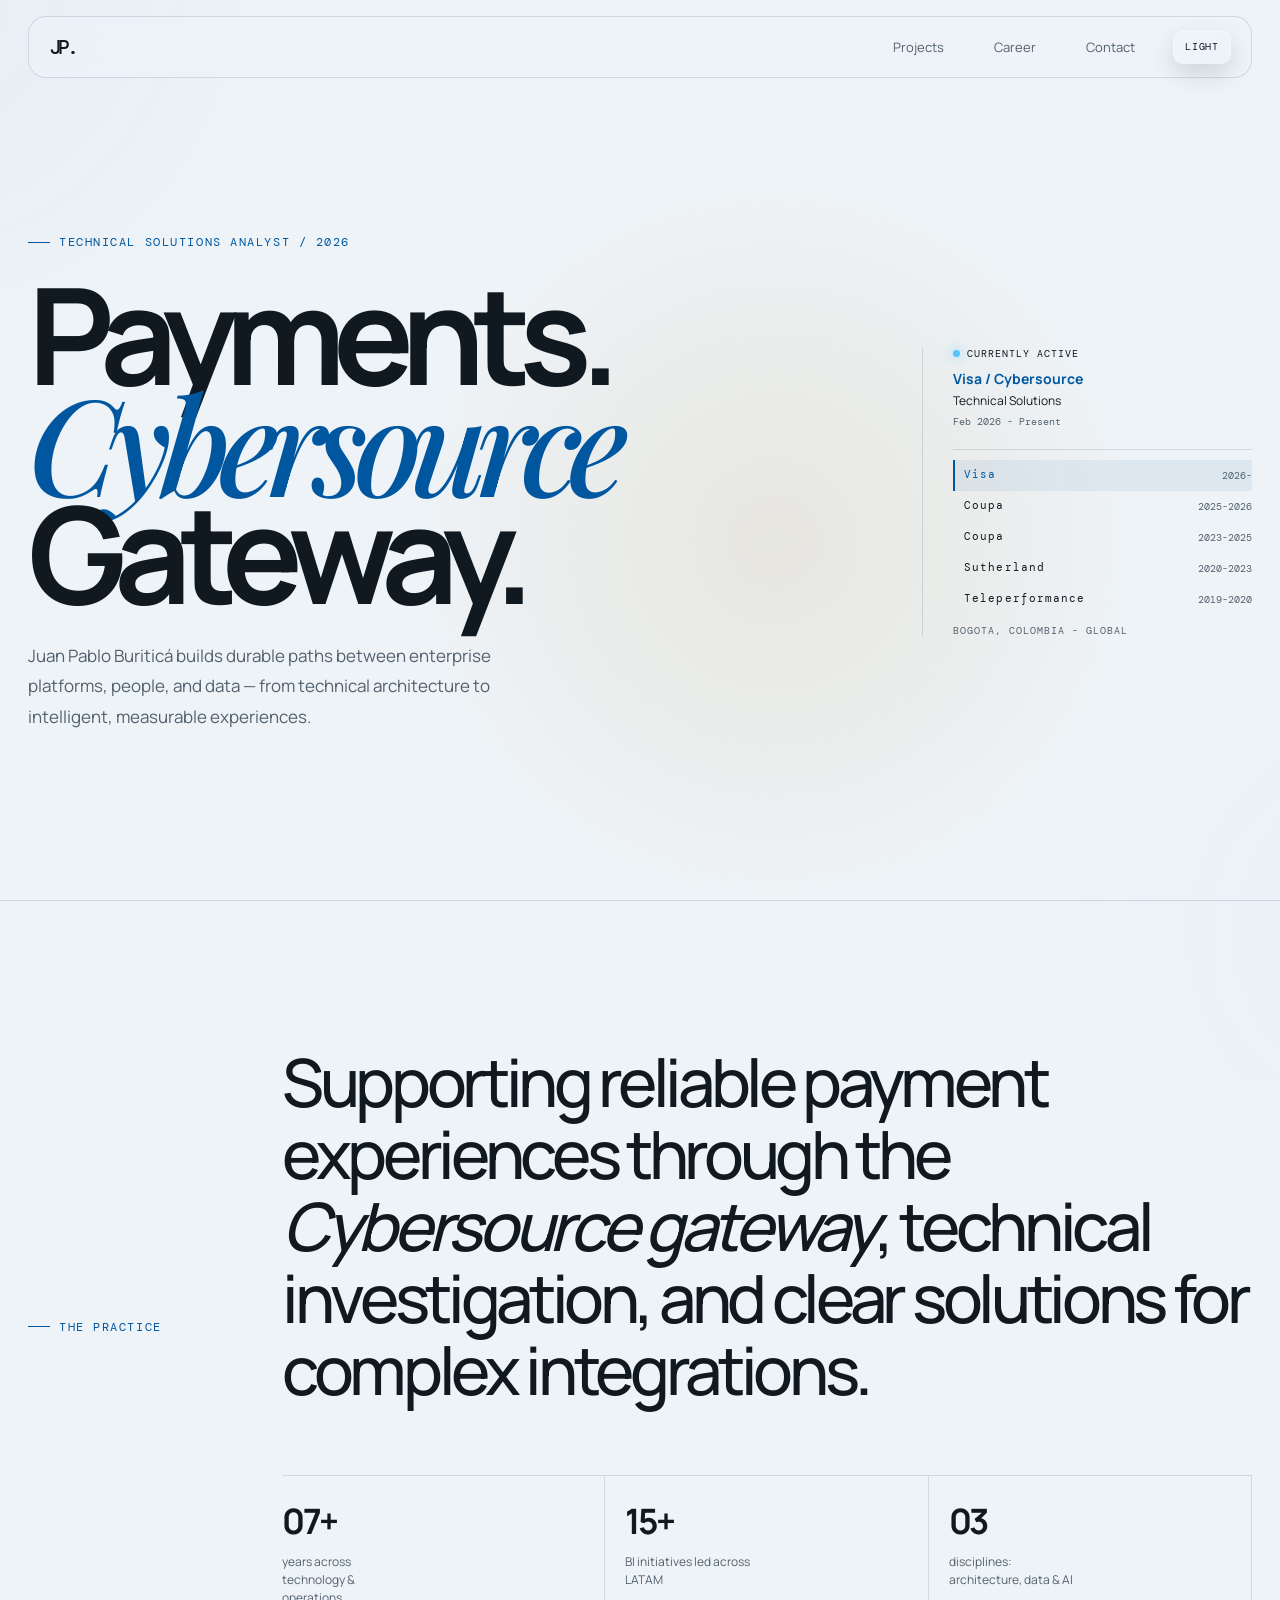
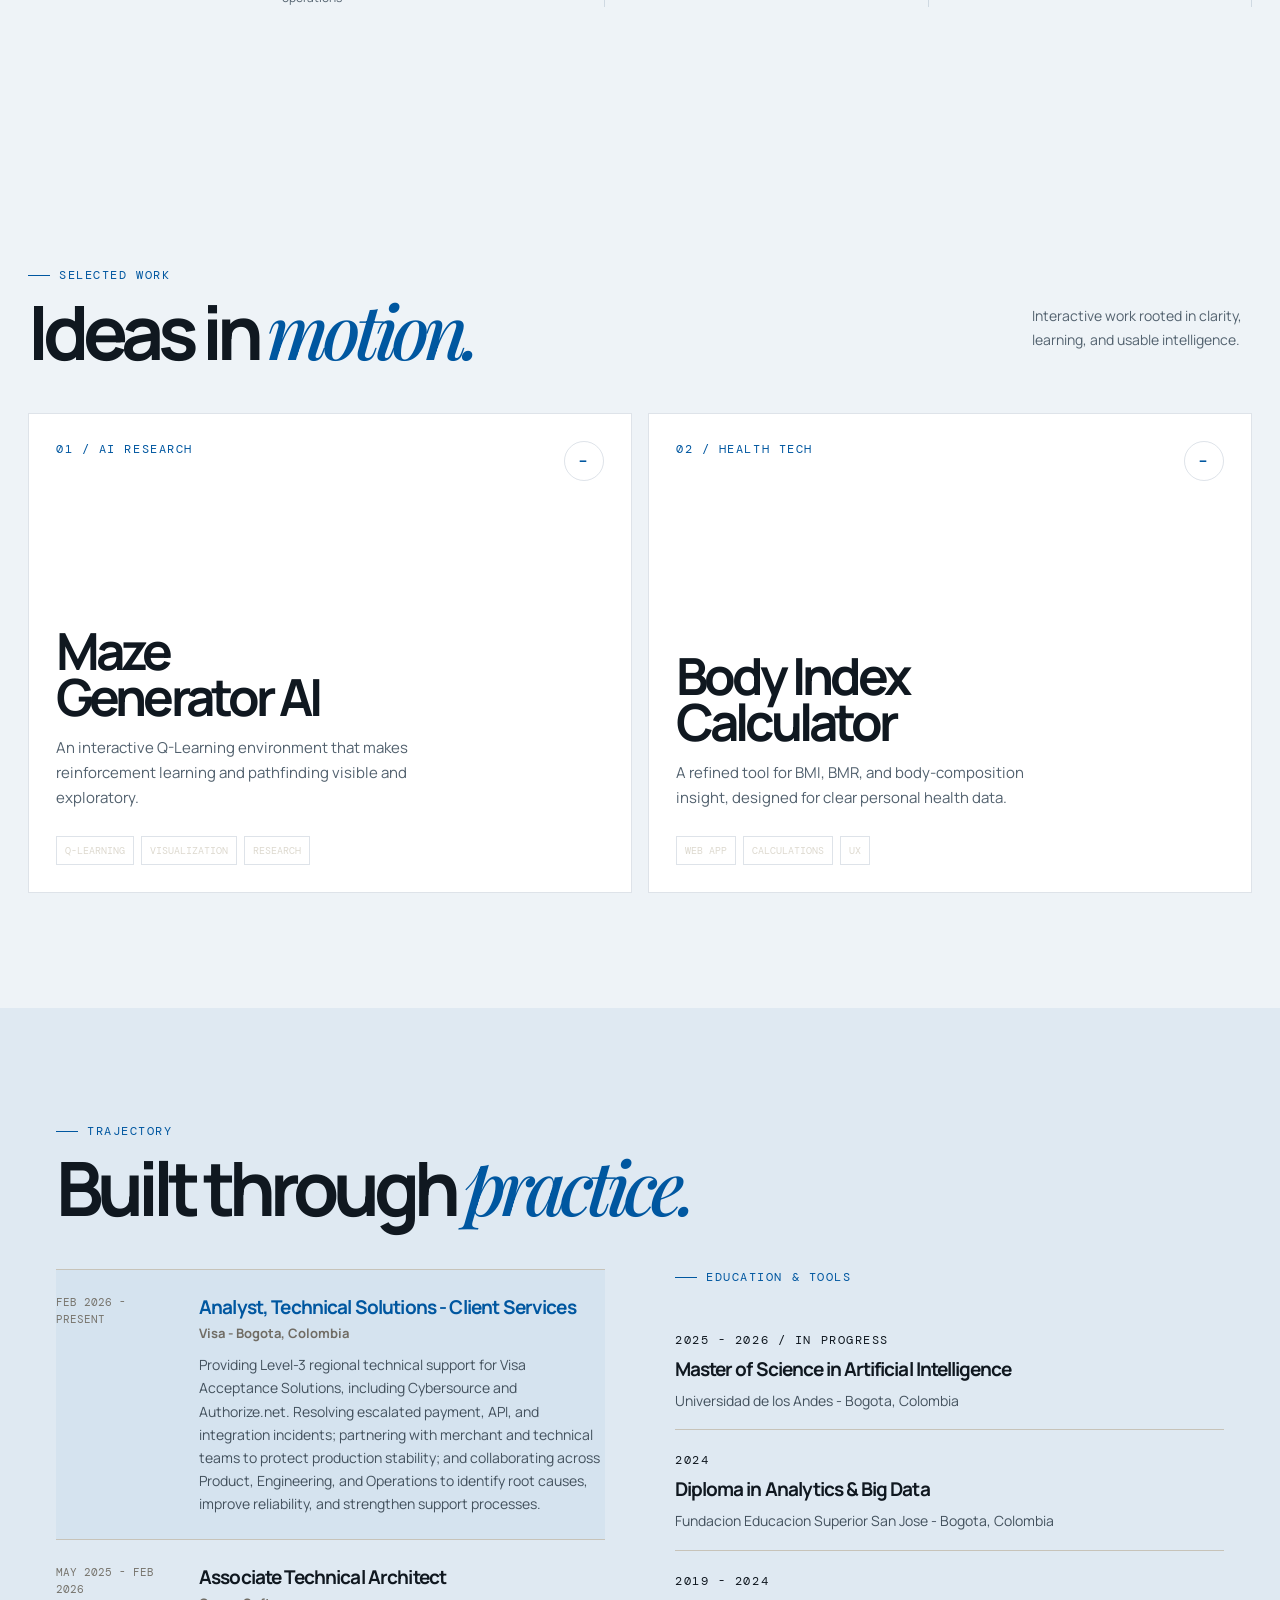
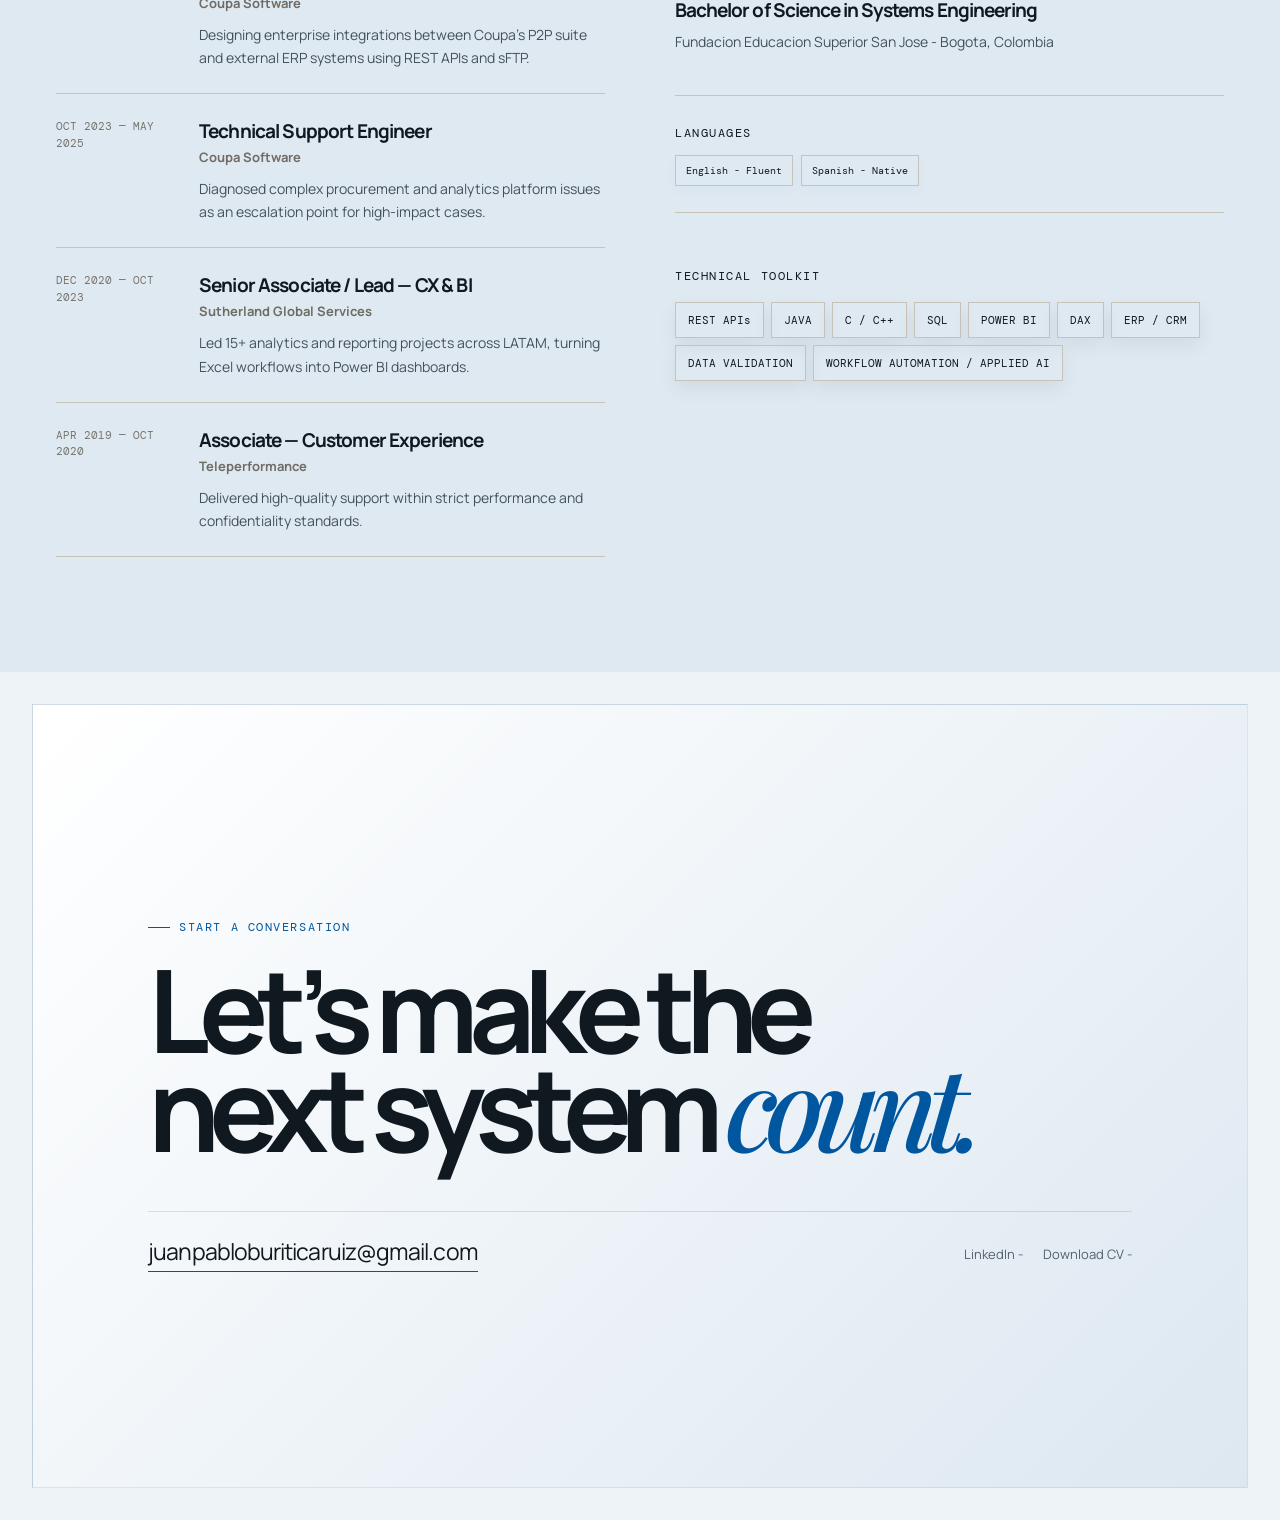
==== commit 7546f100: "Add files via upload" ====
--- a/index.html
+++ b/index.html
@@ -1,7 +1,7 @@
 <!doctype html>
 <html lang="en"><head><meta charset="utf-8"><meta name="viewport" content="width=device-width,initial-scale=1"><meta name="description" content="Juan Pablo Buriticá — Technical Architect"><title>JP — Technical Architect</title><link rel="preconnect" href="https://fonts.googleapis.com"><link rel="preconnect" href="https://fonts.gstatic.com" crossorigin><link href="https://fonts.googleapis.com/css2?family=DM+Mono&family=Manrope:wght@400;500;600;700&family=Playfair+Display:ital,wght@0,500;1,500&display=swap" rel="stylesheet"><style>
 :root{--bg:#0b0c0d;--panel:#141617;--text:#f1eee5;--muted:#aaa8a1;--line:#ffffff1a;--gold:#c7a56a;--lime:#c7ff7a}*{box-sizing:border-box}html{scroll-behavior:smooth}body{margin:0;background:var(--bg);color:var(--text);font-family:Manrope,sans-serif}.wrap{width:min(1320px,calc(100% - 56px));margin:auto}.mono,.eyebrow{font:10px 'DM Mono',monospace;letter-spacing:.13em;text-transform:uppercase}.eyebrow{color:var(--gold);display:flex;gap:9px;align-items:center}.eyebrow:before{content:'';width:22px;height:1px;background:currentColor}a{color:inherit;text-decoration:none}.nav{height:84px;border-bottom:1px solid var(--line);display:flex;justify-content:space-between;align-items:center}.logo{font:500 20px 'DM Mono',monospace;letter-spacing:-.15em}.nav nav{display:flex;gap:26px;color:var(--muted);font-size:12px}.nav nav a:hover{color:var(--text)}.hero{min-height:calc(100vh - 84px);padding:100px 0 40px;display:grid;grid-template-columns:1fr 210px;align-items:end;position:relative}.hero:after{content:'';position:absolute;width:65vw;aspect-ratio:1;right:5%;top:5%;background:radial-gradient(circle,rgba(199,165,106,.16),transparent 62%)}.hero>*{z-index:1}.hero h1{font-size:clamp(64px,10.5vw,148px);line-height:.8;letter-spacing:-.087em;margin:30px 0 34px}.hero em,.title em,.contact em{font-family:'Playfair Display',serif;font-weight:500;color:var(--gold)}.intro{max-width:480px;color:var(--muted);font-size:15px;line-height:1.8}.aside{height:100%;border-left:1px solid var(--line);padding-left:25px;display:flex;justify-content:space-between;flex-direction:column;color:var(--muted);font-size:12px;line-height:1.7}.aside b{color:var(--text);display:block;font:10px 'DM Mono',monospace;letter-spacing:.1em}.dot{width:7px;height:7px;background:var(--lime);display:inline-block;border-radius:50%;box-shadow:0 0 12px var(--lime);margin-right:7px}.vertical{writing-mode:vertical-rl;transform:rotate(180deg);font:10px 'DM Mono',monospace;letter-spacing:.12em}.line{border:0;border-top:1px solid var(--line);margin:0}.statement{display:grid;grid-template-columns:210px 1fr;gap:44px;padding:145px 0}.statement h2{font-size:clamp(34px,5.2vw,70px);line-height:1.08;letter-spacing:-.065em;font-weight:500;margin:0;max-width:1000px}.stats{display:grid;grid-template-columns:repeat(3,1fr);margin-top:70px;border-top:1px solid var(--line)}.stat{padding:21px 20px 0 0;border-right:1px solid var(--line)}.stat+.stat{padding-left:20px}.stat b{font-size:35px;letter-spacing:-.07em}.stat span{display:block;max-width:130px;color:var(--muted);font-size:11px;line-height:1.5;margin-top:8px}.section{padding:115px 0}.heading{display:flex;justify-content:space-between;align-items:end;margin-bottom:48px}.title{margin:13px 0 0;font-size:clamp(42px,6vw,75px);line-height:.88;letter-spacing:-.08em}.note{max-width:220px;color:var(--muted);font-size:12px;line-height:1.7}.projects{display:grid;grid-template-columns:1.2fr .8fr;gap:16px}.card{min-height:420px;padding:27px;border:1px solid var(--line);background:var(--panel);display:flex;flex-direction:column;justify-content:space-between;transition:.35s;position:relative;overflow:hidden}.card:nth-child(2){background:#1b1b18}.card:hover{transform:translateY(-7px);border-color:var(--gold)}.top{display:flex;justify-content:space-between;color:var(--gold)}.go{height:40px;width:40px;border:1px solid var(--line);border-radius:50%;display:grid;place-items:center;font-size:20px}.card h3{font-size:clamp(34px,4vw,58px);line-height:.9;letter-spacing:-.075em;margin:0 0 17px}.card p{max-width:390px;color:var(--muted);font-size:13px;line-height:1.65}.tags{display:flex;gap:7px;flex-wrap:wrap;margin-top:26px}.tag{border:1px solid var(--line);padding:7px 8px;color:#ddd9cf;font:9px 'DM Mono',monospace}.career{background:#f1eee5;color:#101112;padding:115px max(28px,calc((100vw - min(1320px,calc(100vw - 56px)))/2))}.career .eyebrow,.career em{color:#846a3c}.grid{display:grid;grid-template-columns:1fr 1fr;gap:70px}.timeline{border-top:1px solid #c7c3b9}.role{display:grid;grid-template-columns:125px 1fr;gap:18px;padding:24px 0;border-bottom:1px solid #c7c3b9}.date{font:10px/1.5 'DM Mono',monospace;color:#77746d;text-transform:uppercase}.role h3{font-size:19px;letter-spacing:-.045em;margin:0 0 4px}.role h4{font-size:11px;margin:0 0 11px;color:#706c64}.role p,.education p{font-size:12px;line-height:1.65;color:#66625b;margin:0}.education{padding:25px 0;border-bottom:1px solid #c7c3b9}.education h3{margin:10px 0 7px;font-size:23px;letter-spacing:-.05em}.skills{margin-top:50px}.pills{display:flex;flex-wrap:wrap;gap:7px;margin-top:17px}.pills span{padding:8px;border:1px solid #c7c3b9;font:9px 'DM Mono',monospace}.contact{padding:140px 0 38px}.contact h2{font-size:clamp(53px,9vw,125px);line-height:.82;letter-spacing:-.09em;margin:27px 0 48px}.contact-row{border-top:1px solid var(--line);padding-top:23px;display:flex;justify-content:space-between;align-items:center}.mail{font-size:clamp(15px,2vw,23px);letter-spacing:-.04em;border-bottom:1px solid var(--gold);padding-bottom:4px}.links{display:flex;gap:20px;color:var(--muted);font-size:11px}.reveal{opacity:0;transform:translateY(22px);transition:.8s}.reveal.on{opacity:1;transform:none}@media(max-width:720px){.wrap{width:calc(100% - 38px)}.nav{height:70px}.nav nav{display:none}.hero{min-height:calc(100svh - 70px);grid-template-columns:1fr;padding:65px 0 28px}.hero h1{font-size:clamp(56px,17vw,90px);margin:25px 0}.aside{height:auto;border:0;padding:0;margin-top:35px}.vertical{display:none}.statement{grid-template-columns:1fr;padding:85px 0;gap:25px}.stats{margin-top:45px}.stat{padding:15px 9px 0 0}.stat+.stat{padding-left:10px}.stat b{font-size:26px}.stat span{font-size:9px}.section{padding:82px 0}.heading{display:block;margin-bottom:30px}.note{margin-top:24px}.projects,.grid{grid-template-columns:1fr}.card{min-height:340px;padding:20px}.career{padding:82px 19px}.grid{gap:48px}.role{grid-template-columns:1fr;gap:9px}.contact{padding:92px 0 28px}.contact-row{display:block}.links{margin-top:24px}}
-</style></head><body><header class="wrap nav"><a class="logo" href="#top">JP.</a><nav><a href="#work">Selected work</a><a href="#career">Career</a><a href="#contact">Contact</a></nav></header><main id="top"><section class="wrap hero"><div class="reveal"><span class="eyebrow">Technical architect / 2026</span><h1>Systems that<br>make <em>complexity</em><br>feel clear.</h1><p class="intro">Juan Pablo Buriticá builds durable paths between enterprise platforms, people, and data — from technical architecture to intelligent, measurable experiences.</p></div><aside class="aside reveal"><div><b><span class="dot"></span>Currently active</b>Technical Architecture<br>Enterprise Integrations</div><div class="vertical">BOGOTÁ, COLOMBIA — GLOBAL</div></aside></section><hr class="line"><section class="wrap statement reveal"><span class="eyebrow">The practice</span><div><h2>I translate the friction between SaaS, ERP, APIs, and analytics into <em>reliable systems</em> people can move through with confidence.</h2><div class="stats"><div class="stat"><b>06+</b><span>years across technology &amp; operations</span></div><div class="stat"><b>15+</b><span>BI initiatives led across LATAM</span></div><div class="stat"><b>03</b><span>disciplines: architecture, data &amp; AI</span></div></div></div></section><section class="wrap section" id="work"><div class="heading reveal"><div><span class="eyebrow">Selected work</span><h2 class="title">Ideas in <em>motion.</em></h2></div><p class="note">Interactive work rooted in clarity, learning, and usable intelligence.</p></div><div class="projects"><a class="card reveal" href="https://juanburitica.github.io/Q-Learning/" target="_blank"><div class="top mono">01 / AI RESEARCH <span class="go">↗</span></div><div><h3>Maze<br>Generator AI</h3><p>An interactive Q-Learning environment that makes reinforcement learning and pathfinding visible and exploratory.</p><div class="tags"><span class="tag">Q-LEARNING</span><span class="tag">VISUALIZATION</span><span class="tag">RESEARCH</span></div></div></a><a class="card reveal" href="https://juanburitica.github.io/calculadora-indices/" target="_blank"><div class="top mono">02 / HEALTH TECH <span class="go">↗</span></div><div><h3>Body Index<br>Calculator</h3><p>A refined tool for BMI, BMR, and body-composition insight, designed for clear personal health data.</p><div class="tags"><span class="tag">WEB APP</span><span class="tag">CALCULATIONS</span><span class="tag">UX</span></div></div></a></div></section><section class="career" id="career"><div class="wrap"><div class="heading reveal"><div><span class="eyebrow">Trajectory</span><h2 class="title">Built through <em>practice.</em></h2></div><p class="note">An evolving perspective on systems, customer outcomes, and data-led decisions.</p></div><div class="grid"><div class="timeline reveal"><article class="role"><span class="date">May 2025 — Present</span><div><h3>Associate Technical Architect</h3><h4>Coupa Software</h4><p>Designing enterprise integrations between Coupa’s P2P suite and external ERP systems using REST APIs and sFTP.</p></div></article><article class="role"><span class="date">Oct 2023 — May 2025</span><div><h3>Technical Support Engineer</h3><h4>Coupa Software</h4><p>Diagnosed complex procurement and analytics platform issues as an escalation point for high-impact cases.</p></div></article><article class="role"><span class="date">Dec 2020 — Oct 2023</span><div><h3>Senior Associate / Lead — CX &amp; BI</h3><h4>Sutherland Global Services</h4><p>Led 15+ analytics and reporting projects across LATAM, turning Excel workflows into Power BI dashboards.</p></div></article><article class="role"><span class="date">Apr 2019 — Oct 2020</span><div><h3>Associate — Customer Experience</h3><h4>Teleperformance</h4><p>Delivered high-quality support within strict performance and confidentiality standards.</p></div></article></div><div class="reveal"><span class="eyebrow">Education &amp; tools</span><div class="education"><h3>MSc in Artificial Intelligence</h3><p>Universidad de los Andes · 2025 — 2026 · In progress</p></div><div class="skills"><span class="mono">Technical toolkit</span><div class="pills"><span>REST APIs</span><span>JAVA</span><span>C / C++</span><span>SQL</span><span>POWER BI</span><span>DAX</span><span>ERP / CRM</span><span>DATA VALIDATION</span><span>WORKFLOW AUTOMATION</span><span>APPLIED AI</span></div></div></div></div></div></section><section class="wrap contact reveal" id="contact"><span class="eyebrow">Start a conversation</span><h2>Let’s make the<br>next system <em>count.</em></h2><div class="contact-row"><a class="mail" href="mailto:juanpabloburiticaruiz@gmail.com">juanpabloburiticaruiz@gmail.com</a><div class="links"><a href="https://www.linkedin.com/in/juanburitica/" target="_blank">LinkedIn ↗</a><a href="https://drive.google.com/uc?export=download&id=1TKG00hrfge-rzBQvMB8kqTWKdrwEXma-" target="_blank">Download CV ↗</a></div></div></section></main><script>const o=new IntersectionObserver(e=>e.forEach(x=>{if(x.isIntersecting){x.target.classList.add('on');o.unobserve(x.target)}}),{threshold:.12});document.querySelectorAll('.reveal').forEach(x=>o.observe(x));</script></body></html>
+</style></head><body><header class="wrap nav"><a class="logo" href="#top">JP.</a><nav><a href="#work">Projects</a><a href="#career">Career</a><a href="#contact">Contact</a></nav></header><main id="top"><section class="wrap hero"><div class="reveal"><span class="eyebrow">Technical architect / 2026</span><h1>Systems that<br>make <em>complexity</em><br>feel clear.</h1><p class="intro">Juan Pablo Buriticá builds durable paths between enterprise platforms, people, and data — from technical architecture to intelligent, measurable experiences.</p></div><aside class="aside reveal"><div><b><span class="dot"></span>Currently active</b>Technical Architecture<br>Enterprise Integrations</div><div class="vertical">BOGOTÁ, COLOMBIA — GLOBAL</div></aside></section><hr class="line"><section class="wrap statement reveal"><span class="eyebrow">The practice</span><div><h2>I translate the friction between SaaS, ERP, APIs, and analytics into <em>reliable systems</em> people can move through with confidence.</h2><div class="stats"><div class="stat"><b>06+</b><span>years across technology &amp; operations</span></div><div class="stat"><b>15+</b><span>BI initiatives led across LATAM</span></div><div class="stat"><b>03</b><span>disciplines: architecture, data &amp; AI</span></div></div></div></section><section class="wrap section" id="work"><div class="heading reveal"><div><span class="eyebrow">Selected work</span><h2 class="title">Ideas in <em>motion.</em></h2></div><p class="note">Interactive work rooted in clarity, learning, and usable intelligence.</p></div><div class="projects"><a class="card reveal" href="https://juanburitica.github.io/Q-Learning/" target="_blank"><div class="top mono">01 / AI RESEARCH <span class="go">↗</span></div><div><h3>Maze<br>Generator AI</h3><p>An interactive Q-Learning environment that makes reinforcement learning and pathfinding visible and exploratory.</p><div class="tags"><span class="tag">Q-LEARNING</span><span class="tag">VISUALIZATION</span><span class="tag">RESEARCH</span></div></div></a><a class="card reveal" href="https://juanburitica.github.io/calculadora-indices/" target="_blank"><div class="top mono">02 / HEALTH TECH <span class="go">↗</span></div><div><h3>Body Index<br>Calculator</h3><p>A refined tool for BMI, BMR, and body-composition insight, designed for clear personal health data.</p><div class="tags"><span class="tag">WEB APP</span><span class="tag">CALCULATIONS</span><span class="tag">UX</span></div></div></a></div></section><section class="career" id="career"><div class="wrap"><div class="heading reveal"><div><span class="eyebrow">Trajectory</span><h2 class="title">Built through <em>practice.</em></h2></div><p class="note">An evolving perspective on systems, customer outcomes, and data-led decisions.</p></div><div class="grid"><div class="timeline reveal"><article class="role"><span class="date">May 2025 — Present</span><div><h3>Associate Technical Architect</h3><h4>Coupa Software</h4><p>Designing enterprise integrations between Coupa’s P2P suite and external ERP systems using REST APIs and sFTP.</p></div></article><article class="role"><span class="date">Oct 2023 — May 2025</span><div><h3>Technical Support Engineer</h3><h4>Coupa Software</h4><p>Diagnosed complex procurement and analytics platform issues as an escalation point for high-impact cases.</p></div></article><article class="role"><span class="date">Dec 2020 — Oct 2023</span><div><h3>Senior Associate / Lead — CX &amp; BI</h3><h4>Sutherland Global Services</h4><p>Led 15+ analytics and reporting projects across LATAM, turning Excel workflows into Power BI dashboards.</p></div></article><article class="role"><span class="date">Apr 2019 — Oct 2020</span><div><h3>Associate — Customer Experience</h3><h4>Teleperformance</h4><p>Delivered high-quality support within strict performance and confidentiality standards.</p></div></article></div><div class="reveal"><span class="eyebrow">Education &amp; tools</span><div class="education"><h3>MSc in Artificial Intelligence</h3><p>Universidad de los Andes · 2025 — 2026 · In progress</p></div><div class="skills"><span class="mono">Technical toolkit</span><div class="pills"><span>REST APIs</span><span>JAVA</span><span>C / C++</span><span>SQL</span><span>POWER BI</span><span>DAX</span><span>ERP / CRM</span><span>DATA VALIDATION</span><span>WORKFLOW AUTOMATION</span><span>APPLIED AI</span></div></div></div></div></div></section><section class="wrap contact reveal" id="contact"><span class="eyebrow">Start a conversation</span><h2>Let’s make the<br>next system <em>count.</em></h2><div class="contact-row"><a class="mail" href="mailto:juanpabloburiticaruiz@gmail.com">juanpabloburiticaruiz@gmail.com</a><div class="links"><a href="https://www.linkedin.com/in/juanburitica/" target="_blank">LinkedIn ↗</a><a href="https://drive.google.com/uc?export=download&id=1TKG00hrfge-rzBQvMB8kqTWKdrwEXma-" target="_blank">Download CV ↗</a></div></div></section></main><script>const o=new IntersectionObserver(e=>e.forEach(x=>{if(x.isIntersecting){x.target.classList.add('on');o.unobserve(x.target)}}),{threshold:.12});document.querySelectorAll('.reveal').forEach(x=>o.observe(x));</script></body></html>
 <style id="v2-enhancements">
 :root{--gold:#0057a0;--lime:#56c5ff}.light{--bg:#eef3f7;--panel:#fff;--text:#101820;--muted:#52616e;--line:#0a315a22}.light .career{background:#dfe9f2;color:#101820}.light .card,.light .card:nth-child(2){background:#fff}.light .role p,.light .education p{color:#43515d}body{padding-top:84px}.nav{position:fixed;top:16px;left:50%;transform:translateX(-50%);z-index:20;width:min(1320px,calc(100% - 56px));height:62px;padding:0 20px;background:#0b0c0dbb;backdrop-filter:blur(22px) saturate(160%);border:1px solid var(--line);border-radius:18px}.light .nav{background:#eef3f7bb}.mode,.crystal{background:linear-gradient(135deg,#ffffff22,#ffffff05);backdrop-filter:blur(16px) saturate(180%);border:1px solid #ffffff30;box-shadow:inset 0 1px #ffffff35,0 10px 24px #0002;transition:.35s cubic-bezier(.2,.8,.2,1)}.mode{color:var(--text);font:10px 'DM Mono',monospace;letter-spacing:.08em;padding:9px 11px;border-radius:10px;cursor:pointer}.mode:hover,.crystal:hover{background:#ffffff30;border-color:#ffffff70;box-shadow:inset 0 1px #ffffff8a,0 13px 28px #0057a055;transform:translateY(-2px)}.work-ledger{margin-top:20px;border-top:1px solid var(--line);padding-top:10px;font:9px/1.7 'DM Mono',monospace}.work-ledger div{display:flex;justify-content:space-between;gap:8px;padding:4px 0;color:var(--muted)}.work-ledger b{color:var(--text);font-weight:400}.form-grid{display:grid;grid-template-columns:1fr 1fr;gap:13px;margin:42px 0 12px}.form-grid textarea,.form-grid .wide{grid-column:1/-1}.form-grid input,.form-grid textarea{width:100%;background:transparent;border:1px solid var(--line);border-radius:10px;padding:14px;color:var(--text);font:13px Manrope,sans-serif;outline:0}.form-grid input:focus,.form-grid textarea:focus{border-color:#0057a0;box-shadow:0 0 0 3px #0057a022}.form-grid textarea{resize:vertical;min-height:105px}.send{width:100%;padding:15px;border-radius:12px;color:white;background:#0057a0;cursor:pointer;font:10px 'DM Mono',monospace;letter-spacing:.12em}.form-msg{font-size:12px;color:var(--muted);margin:13px 0 24px}.form-msg.error{color:#ff7777}@media(max-width:720px){body{padding-top:82px}.nav{width:calc(100% - 30px);top:10px}.nav nav{display:flex;gap:12px;font-size:10px}.mode{padding:7px}.form-grid{grid-template-columns:1fr}.form-grid textarea,.form-grid .wide{grid-column:auto}.aside{display:block}.vertical{display:none}}
 </style>
@@ -16,7 +16,7 @@
 <script>document.addEventListener('DOMContentLoaded',()=>{document.querySelectorAll('.go').forEach(x=>x.textContent='-');document.querySelectorAll('a').forEach(x=>{if(x.textContent.includes('↗'))x.textContent=x.textContent.replaceAll('↗','-')})});</script>
 <style id="motion-tuning">.card:hover:after{animation-duration:1.15s}.pills span{animation-duration:2.2s}.pills span:nth-child(2n){animation-delay:-.55s}.pills span:nth-child(3n){animation-delay:-1.1s}@media(prefers-reduced-motion:reduce){.pills span,.card:hover:after{animation:none}}</style>
 <script>document.addEventListener('DOMContentLoaded',()=>{document.querySelectorAll('.work-ledger span').forEach(x=>x.textContent=x.textContent.replace(/[^0-9]/g,'-').replace(/--+/g,'-'))});</script>
-<style id="role-and-nav-update">.nav nav{align-items:center}.mode{height:34px;display:inline-flex;align-items:center;justify-content:center;line-height:1;margin:0}.nav nav a{display:inline-flex;align-items:center;height:34px}</style>
+<style id="role-and-nav-update">.nav nav{align-items:center}.mode{height:34px;display:inline-flex;align-items:center;justify-content:center;line-height:1;margin:0}.nav nav a{display:inline-flex;align-items:center;height:34px;padding:0 11px;border:1px solid transparent;border-radius:10px;transition:.35s cubic-bezier(.2,.8,.2,1)}.nav nav a:hover{color:var(--text);background:#ffffff30;border-color:#ffffff70;box-shadow:inset 0 1px #ffffff8a,0 13px 28px #0057a055;transform:translateY(-2px)}</style>
 <script>
 (()=>{const heroLabel=document.querySelector('.hero .eyebrow');if(heroLabel)heroLabel.textContent='Technical Solutions Analyst / 2026';const heroTitle=document.querySelector('.hero h1');if(heroTitle)heroTitle.innerHTML='Payments.<br><em>Cybersource</em><br>Gateway.';const statement=document.querySelector('.statement h2');if(statement)statement.innerHTML='Supporting reliable payment experiences through the <em>Cybersource gateway</em>, technical investigation, and clear solutions for complex integrations.';const firstStat=document.querySelector('.stat b');if(firstStat)firstStat.textContent='07+'})();
 </script>
@@ -39,7 +39,7 @@
 </script>
 <style id="interactive-status-bar">.vertical{writing-mode:horizontal-tb;transform:none;color:var(--muted);font:10px 'DM Mono',monospace;letter-spacing:.1em}.status-summary b{display:block;font:10px 'DM Mono',monospace;letter-spacing:.1em;text-transform:uppercase;color:var(--text);margin-bottom:7px}.status-company,.status-role,.status-date{display:block}.status-company{font-size:14px;font-weight:700;color:#0057a0}.status-role{font-size:12px;color:var(--text)}.status-date{font:10px 'DM Mono',monospace;color:var(--muted);margin-top:4px}.work-ledger{margin-top:21px}.work-ledger div{cursor:pointer;border-left:2px solid transparent;padding:7px 0 7px 9px;transition:.25s}.work-ledger div:hover{background:#0057a010}.work-ledger div.selected{border-left-color:#0057a0;background:#0057a012}.work-ledger div.selected b{color:#0057a0}.work-ledger div.inactive.selected{border-left-color:#d65c5c;background:#d65c5c10}.work-ledger div.inactive.selected b,.work-ledger div.inactive.selected span{color:#d65c5c}</style>
 <script>
-(()=>{const aside=document.querySelector('.aside');if(!aside)return;const vertical=aside.querySelector('.vertical');const panel=document.createElement('div');panel.className='status-panel';panel.innerHTML='<div class="status-summary"><b id="status-kind"><span class="dot"></span>Currently active</b><span class="status-company" id="status-company">Visa / Cybersource</span><span class="status-role" id="status-role">Technical Solutions</span><span class="status-date" id="status-date">Feb 2026 - Present</span></div><div class="work-ledger"><div class="selected" data-company="Visa / Cybersource" data-role="Technical Solutions" data-date="Feb 2026 - Present" data-active="true"><b>Visa</b><span>2026 - Present</span></div><div class="inactive" data-company="Coupa Software" data-role="Associate Technical Architect" data-date="May 2025 - Feb 2026"><b>Coupa</b><span>2023 - 2026</span></div><div class="inactive" data-company="Coupa Software" data-role="Technical Support Engineer" data-date="Oct 2023 - May 2025"><b>Coupa</b><span>2023 - 2025</span></div><div class="inactive" data-company="Sutherland Global Services" data-role="Senior Associate / Lead - CX & BI" data-date="Dec 2020 - Oct 2023"><b>Sutherland</b><span>2020 - 2023</span></div><div class="inactive" data-company="Teleperformance" data-role="Associate - Customer Experience" data-date="Apr 2019 - Oct 2020"><b>Teleperformance</b><span>2019 - 2020</span></div></div>';aside.firstElementChild.replaceWith(panel);aside.querySelectorAll('.work-ledger div').forEach(item=>item.onclick=()=>{aside.querySelectorAll('.work-ledger div').forEach(x=>x.classList.remove('selected'));item.classList.add('selected');const active=item.dataset.active==='true';document.querySelector('#status-kind').innerHTML=active?'<span class="dot"></span>Currently active':'Inactive / previous role';document.querySelector('#status-company').textContent=item.dataset.company;document.querySelector('#status-role').textContent=item.dataset.role;document.querySelector('#status-date').textContent=item.dataset.date});vertical.textContent='BOGOTA, COLOMBIA - GLOBAL'})();
+(()=>{const aside=document.querySelector('.aside');if(!aside)return;const vertical=aside.querySelector('.vertical');const panel=document.createElement('div');panel.className='status-panel';panel.innerHTML='<div class="status-summary"><b id="status-kind"><span class="dot"></span>Currently active</b><span class="status-company" id="status-company">Visa / Cybersource</span><span class="status-role" id="status-role">Technical Solutions</span><span class="status-date" id="status-date">Feb 2026 - Present</span></div><div class="work-ledger"><div class="selected" data-company="Visa / Cybersource" data-role="Technical Solutions" data-date="Feb 2026 - Present" data-active="true"><b>Visa</b><span>2026 - Present</span></div><div class="inactive" data-company="Coupa Software" data-role="Associate Technical Architect" data-date="May 2025 - Feb 2026"><b>Coupa</b><span>2025 - 2026</span></div><div class="inactive" data-company="Coupa Software" data-role="Technical Support Engineer" data-date="Oct 2023 - May 2025"><b>Coupa</b><span>2023 - 2025</span></div><div class="inactive" data-company="Sutherland Global Services" data-role="Senior Associate / Lead - CX & BI" data-date="Dec 2020 - Oct 2023"><b>Sutherland</b><span>2020 - 2023</span></div><div class="inactive" data-company="Teleperformance" data-role="Associate - Customer Experience" data-date="Apr 2019 - Oct 2020"><b>Teleperformance</b><span>2019 - 2020</span></div></div>';aside.firstElementChild.replaceWith(panel);aside.querySelectorAll('.work-ledger div').forEach(item=>item.onclick=()=>{aside.querySelectorAll('.work-ledger div').forEach(x=>x.classList.remove('selected'));item.classList.add('selected');const active=item.dataset.active==='true';document.querySelector('#status-kind').innerHTML=active?'<span class="dot"></span>Currently active':'Inactive / previous role';document.querySelector('#status-company').textContent=item.dataset.company;document.querySelector('#status-role').textContent=item.dataset.role;document.querySelector('#status-date').textContent=item.dataset.date});vertical.textContent='BOGOTA, COLOMBIA - GLOBAL'})();
 </script>
 <style id="toolkit-contact-layout">.contact{width:calc(100% - 64px);max-width:none;min-height:calc(100svh - 116px);margin:32px auto;padding:clamp(55px,9vw,150px);border:1px solid var(--line);background:linear-gradient(135deg,var(--panel),#0057a012);display:flex;flex-direction:column;justify-content:center}.contact .contact-row{margin-top:8px}@media(max-width:720px){.contact{width:calc(100% - 30px);min-height:calc(100svh - 90px);margin:15px auto;padding:45px 24px}}
 </style>
@@ -50,3 +50,4 @@
 <style id="ambient-depth-style">#ambient-depth{position:fixed;inset:-20%;z-index:0;pointer-events:none;overflow:hidden;opacity:.62}#ambient-depth:before,#ambient-depth:after{content:'';position:absolute;width:62vw;height:62vw;border-radius:50%;filter:blur(55px);will-change:transform}#ambient-depth:before{top:-18%;left:-12%;background:radial-gradient(circle,#0057a026 0%,#0057a010 33%,transparent 68%);animation:ambientOne 18s ease-in-out infinite alternate}#ambient-depth:after{right:-15%;bottom:-20%;background:radial-gradient(circle,#56c5ff18 0%,#0057a00d 35%,transparent 68%);animation:ambientTwo 23s ease-in-out infinite alternate}.light #ambient-depth{opacity:.4}.light #ambient-depth:before{background:radial-gradient(circle,#0057a018 0%,transparent 68%)}.light #ambient-depth:after{background:radial-gradient(circle,#56c5ff12 0%,transparent 68%)}.nav,main{position:relative;z-index:1}@keyframes ambientOne{0%{transform:translate3d(0,0,0) scale(1)}100%{transform:translate3d(10vw,8vh,0) scale(1.16)}}@keyframes ambientTwo{0%{transform:translate3d(0,0,0) scale(1.08)}100%{transform:translate3d(-9vw,-7vh,0) scale(.98)}}@media(prefers-reduced-motion:reduce){#ambient-depth:before,#ambient-depth:after{animation:none}}</style>
 <script>(()=>{if(!document.querySelector('#ambient-depth')){const d=document.createElement('div');d.id='ambient-depth';document.body.prepend(d)}})();</script>
 <style id="nav-alignment-fix">.nav{position:fixed;top:16px;left:50%;transform:translateX(-50%);z-index:20}.career .heading .note{display:none}@media(max-width:720px){.nav{top:10px}}</style>
+<style id="jp-mark-hover">.logo{display:inline-block;transition:transform .28s cubic-bezier(.2,.8,.2,1),color .28s ease,text-shadow .28s ease,letter-spacing .28s ease}.logo:hover{color:#0057a0;transform:translateY(-2px);letter-spacing:-.08em;text-shadow:0 0 18px #0057a070}.logo:focus-visible{outline:2px solid #0057a0;outline-offset:5px;border-radius:3px}</style>
